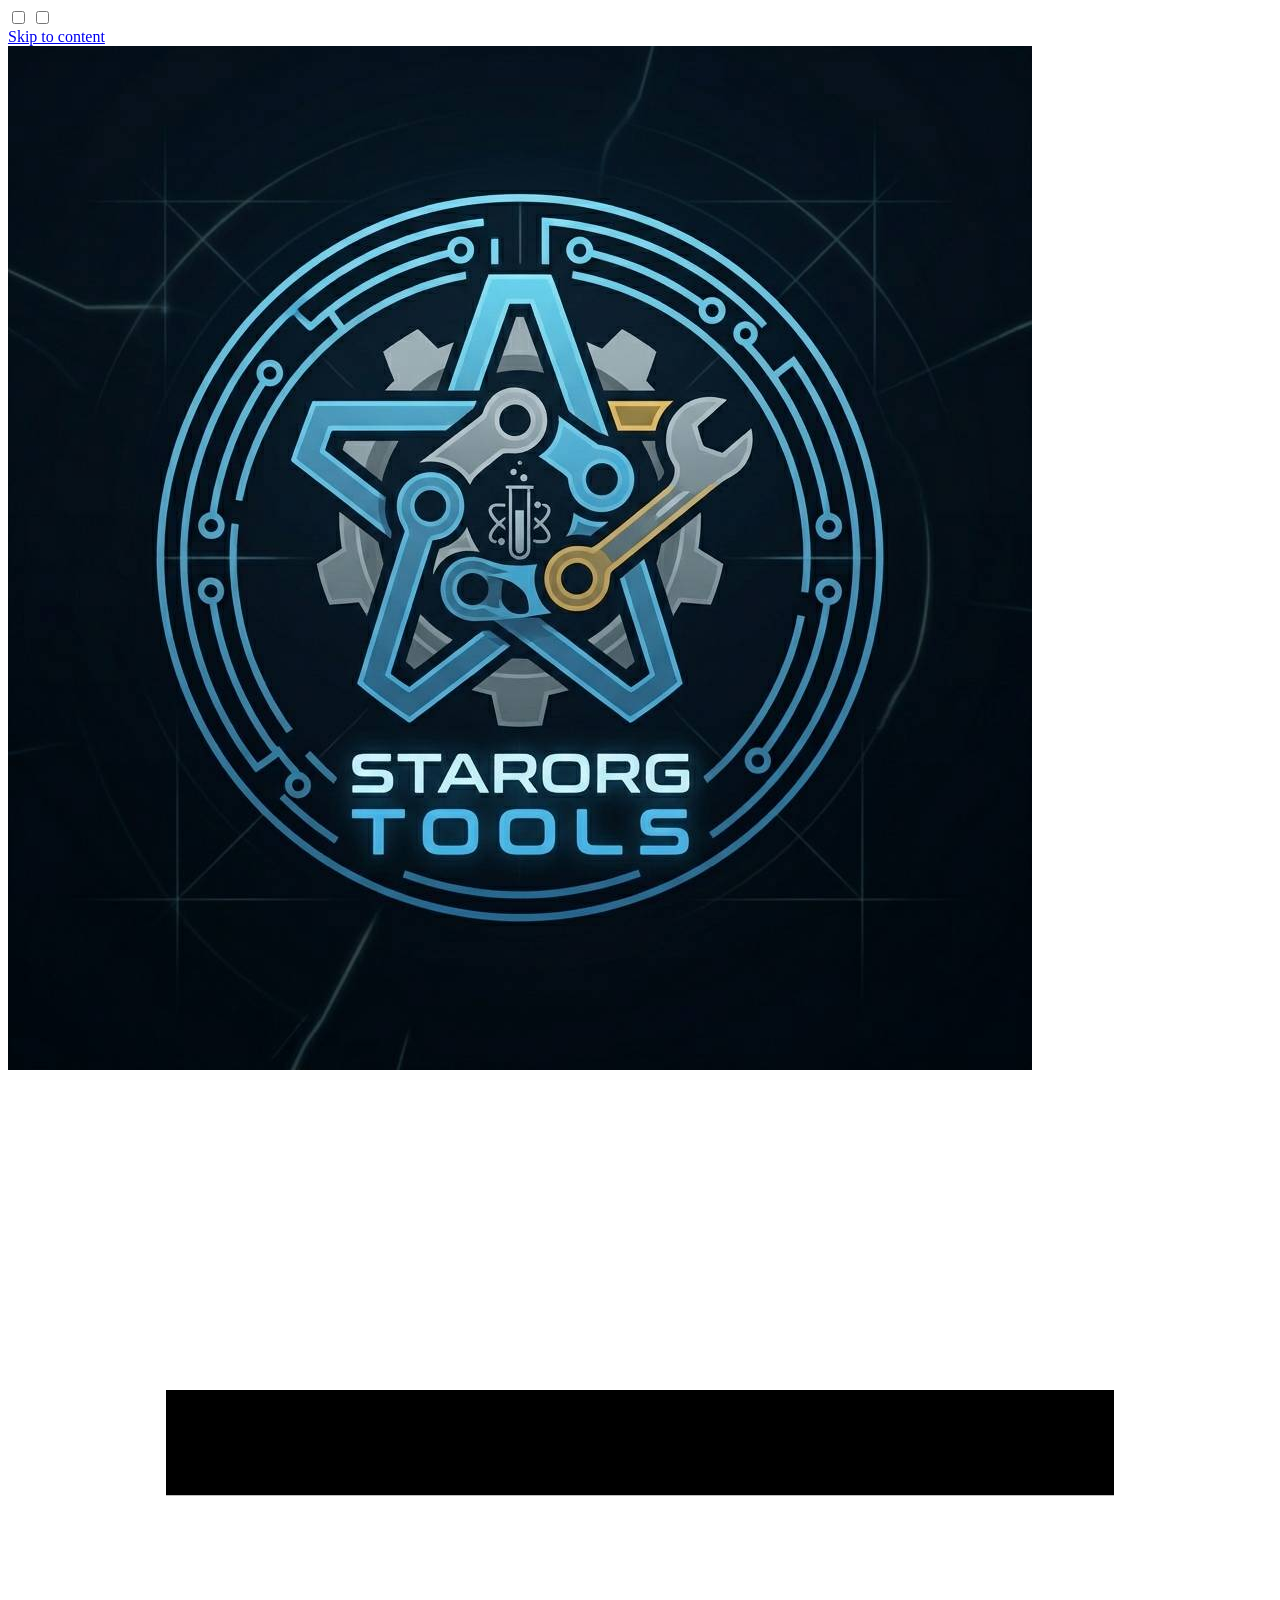
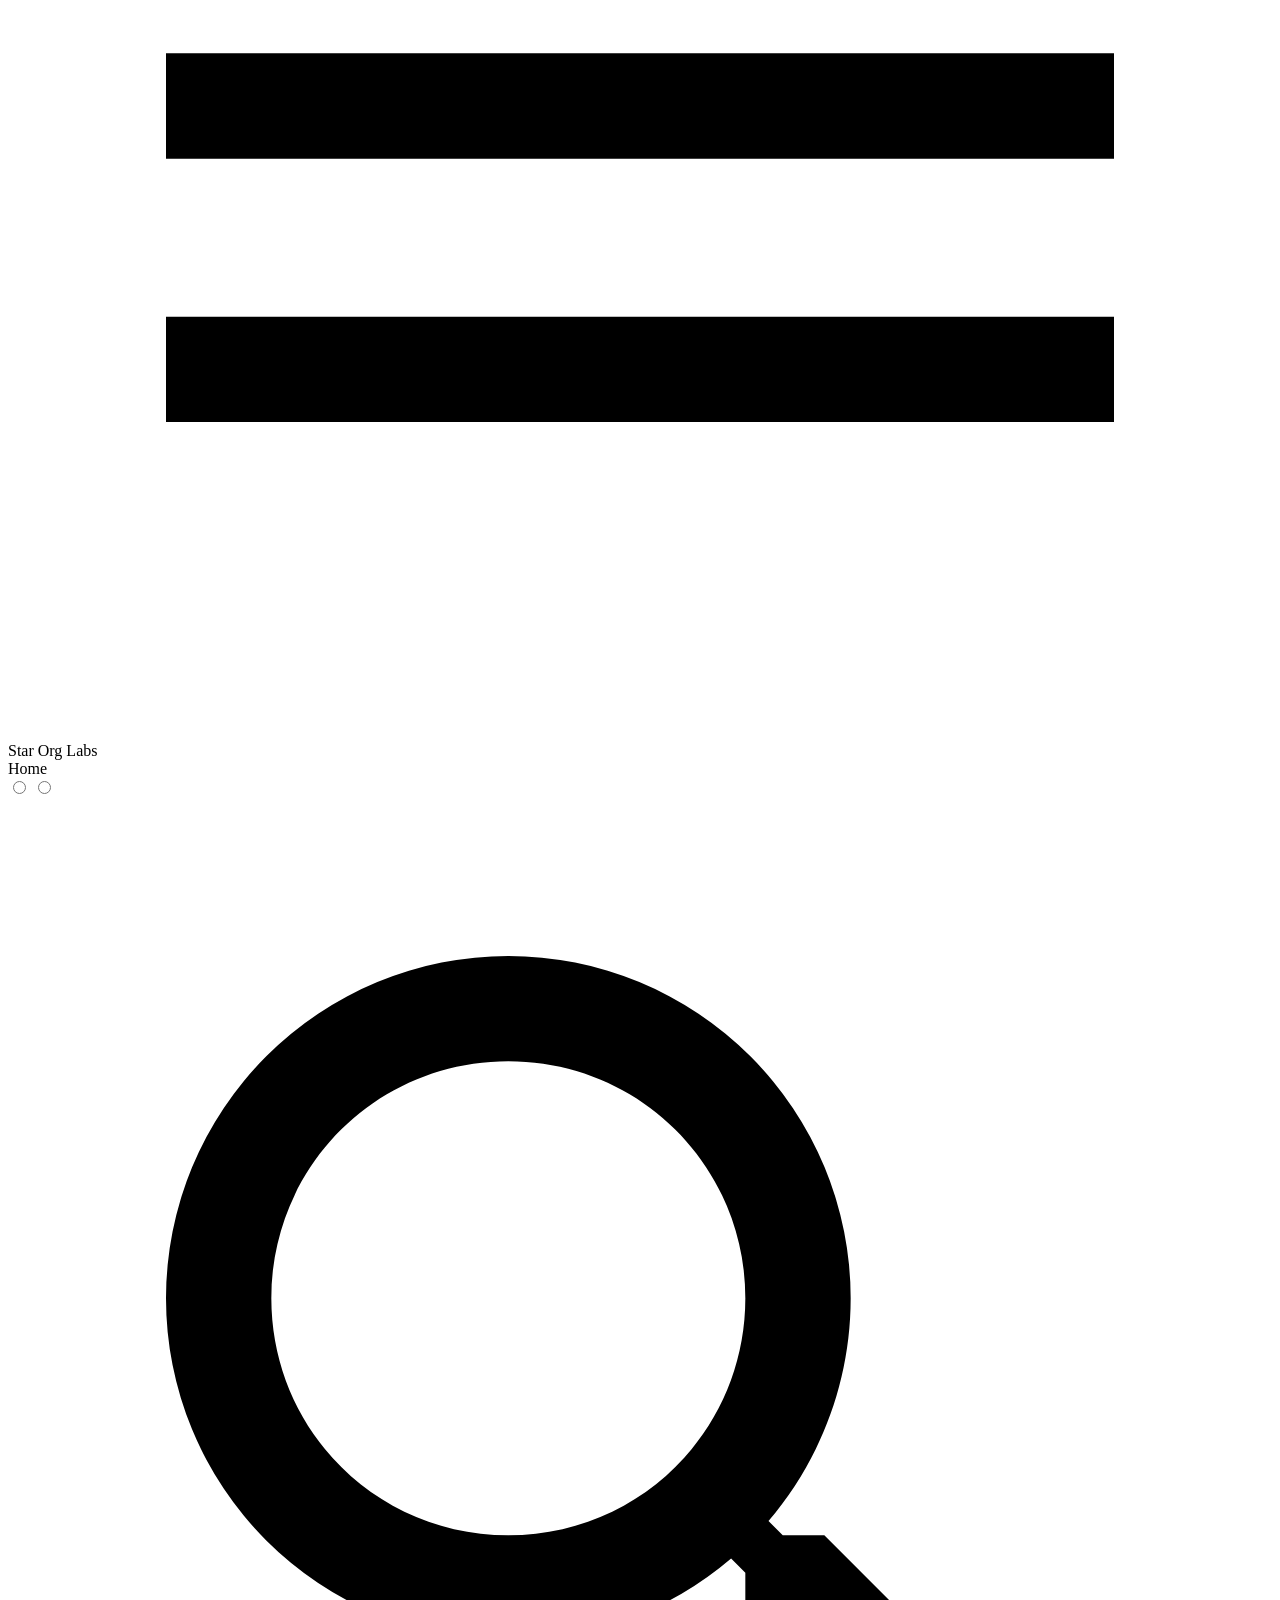
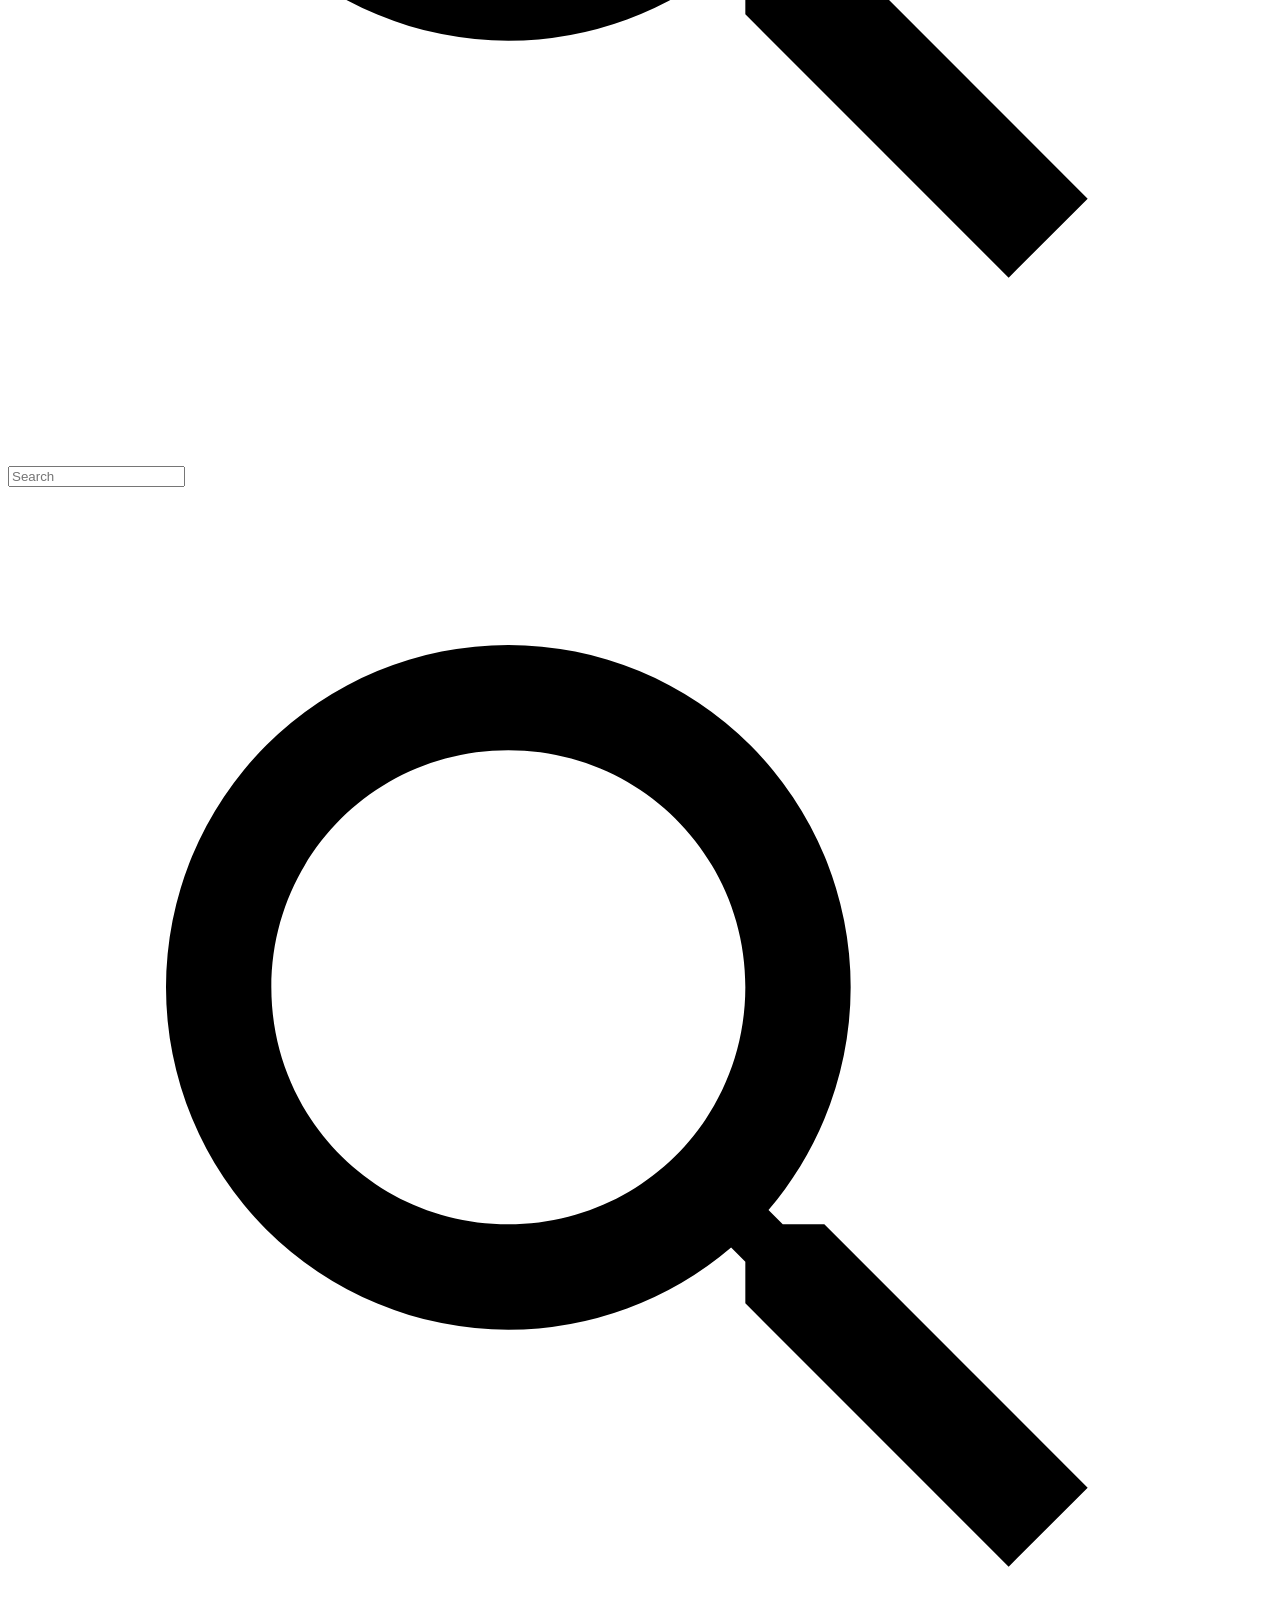
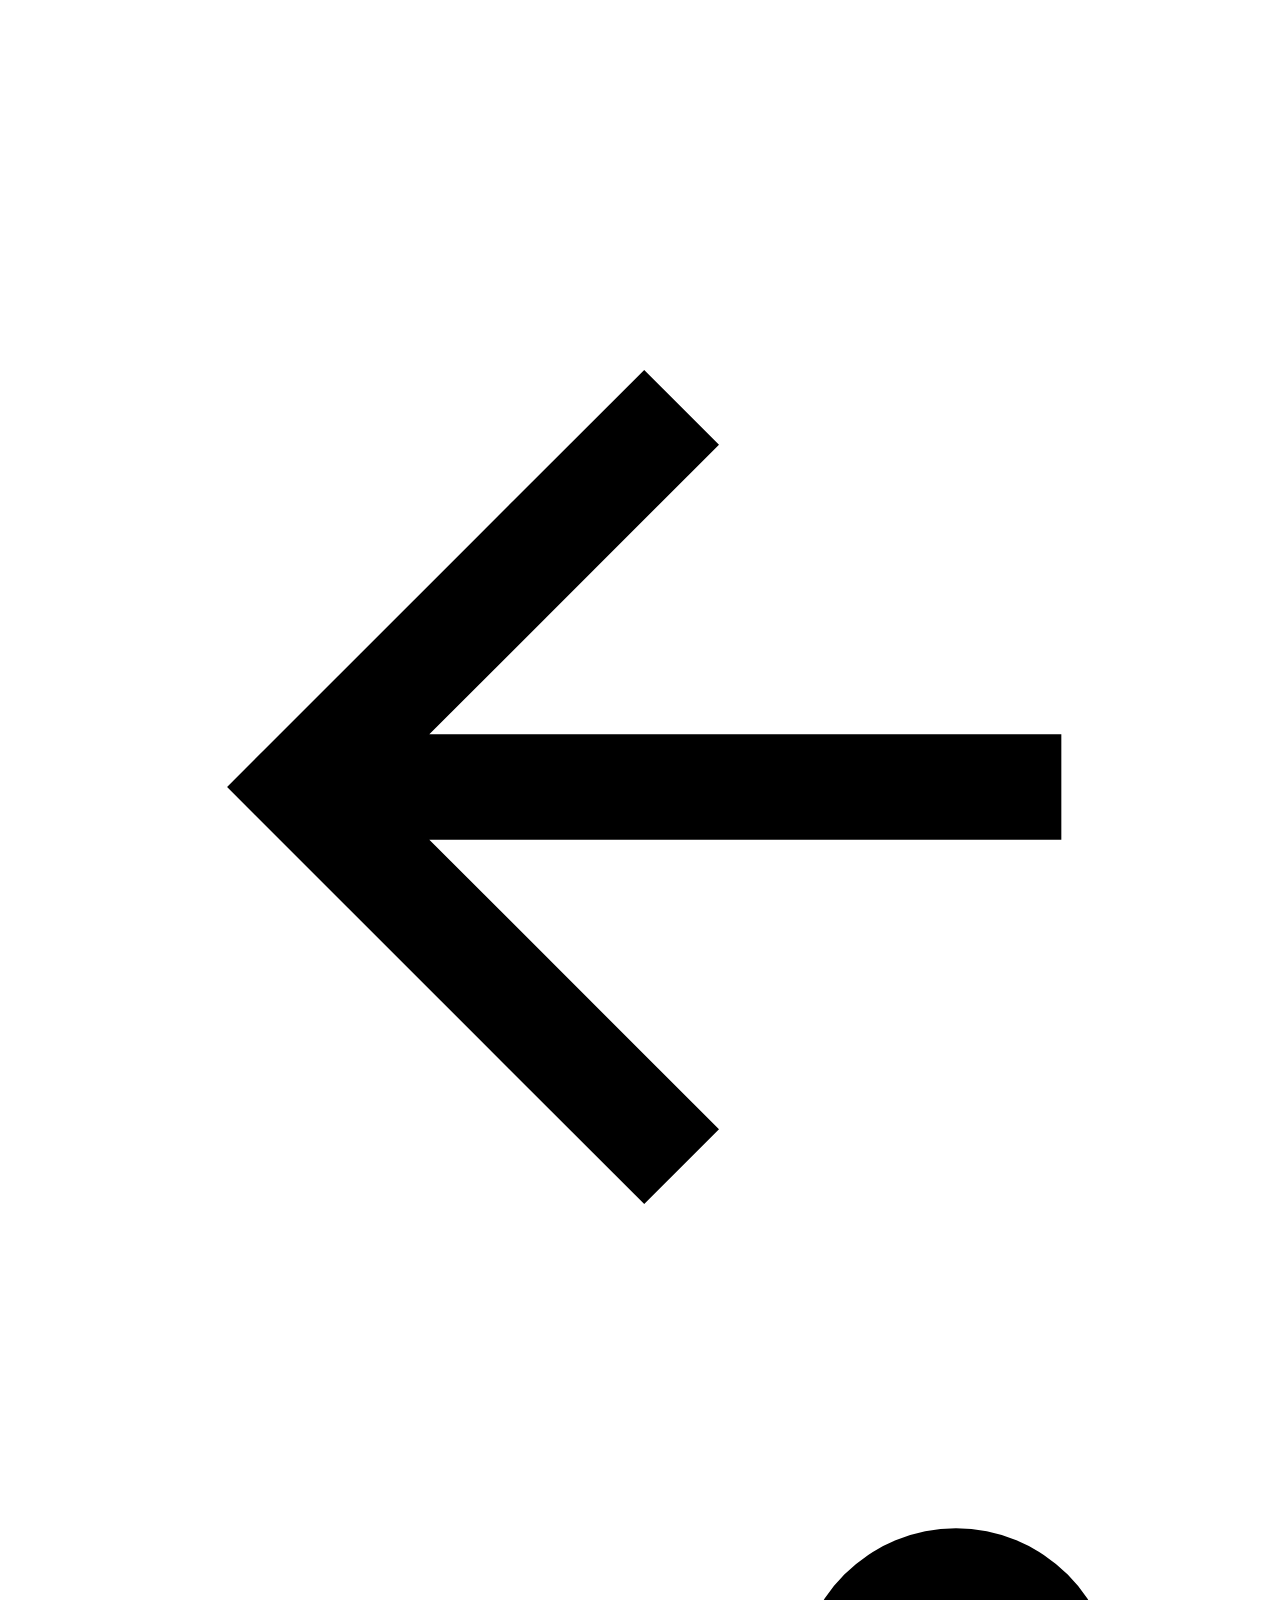
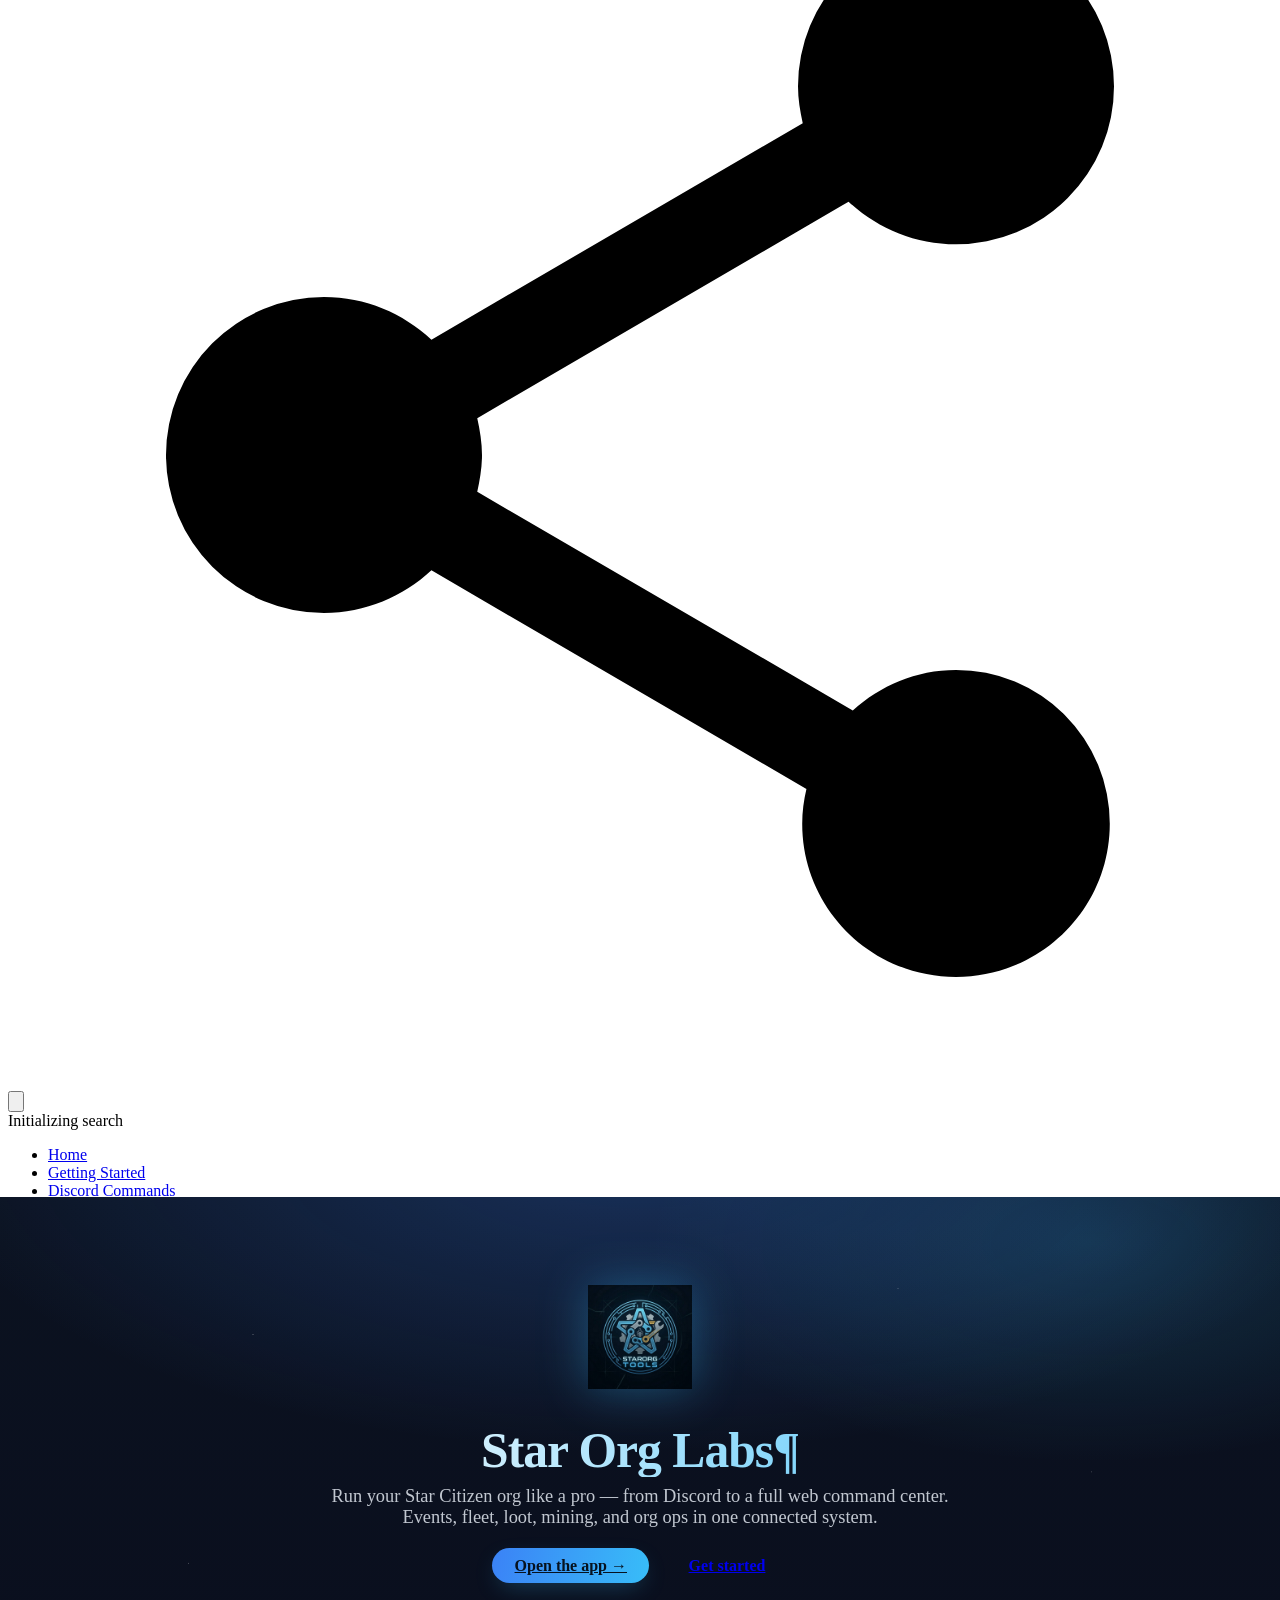
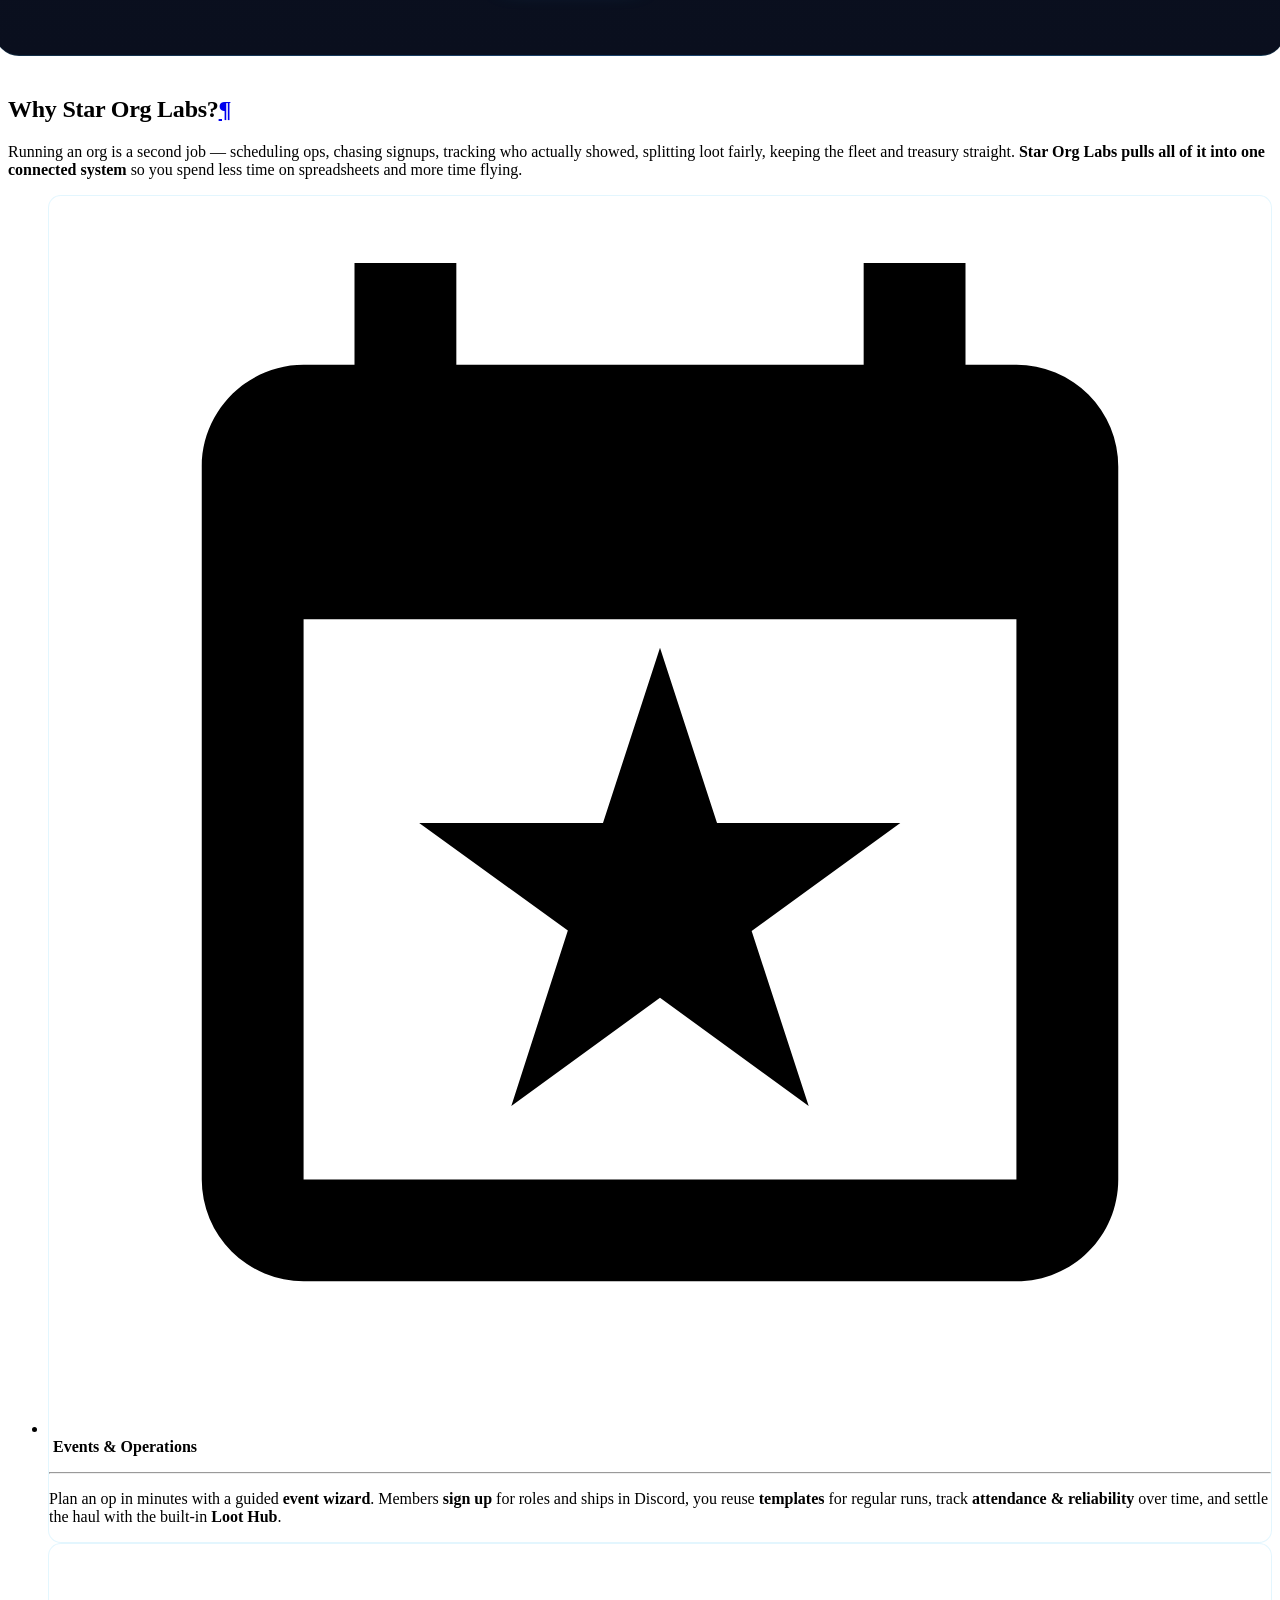
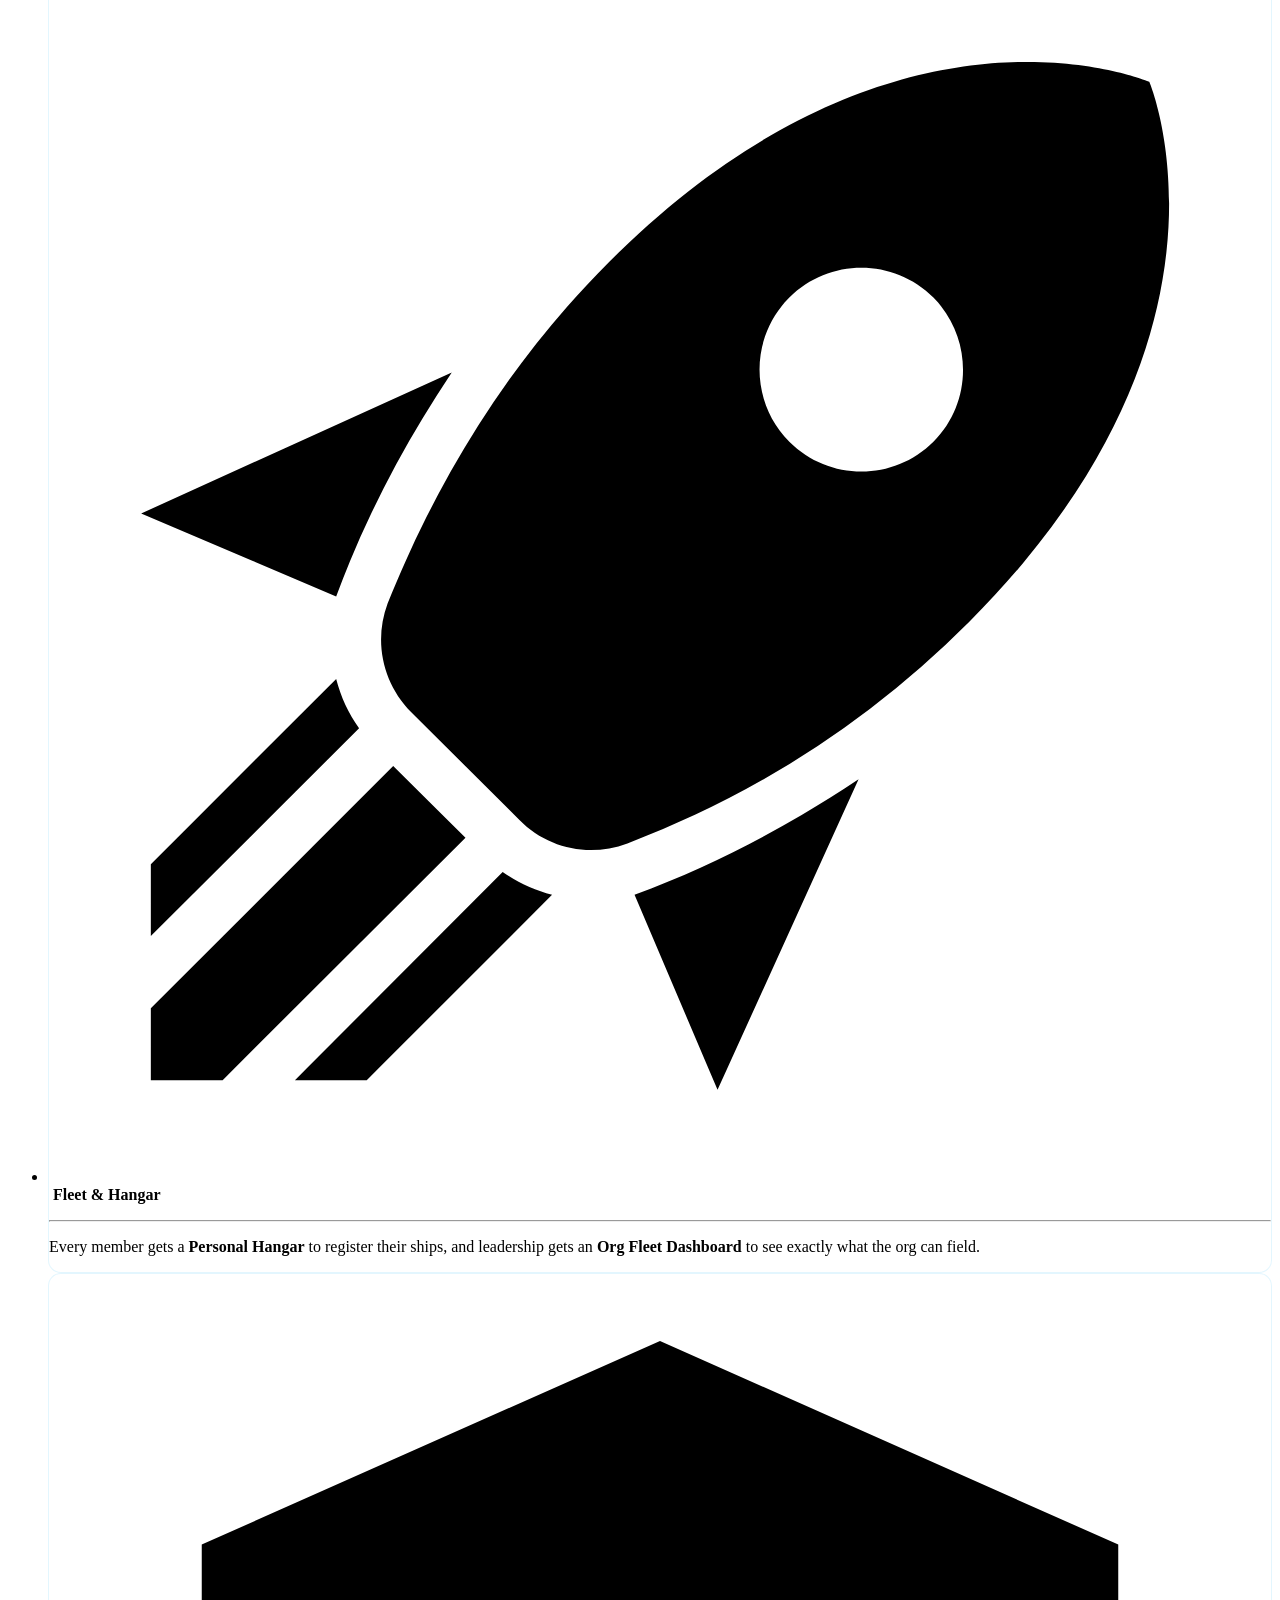
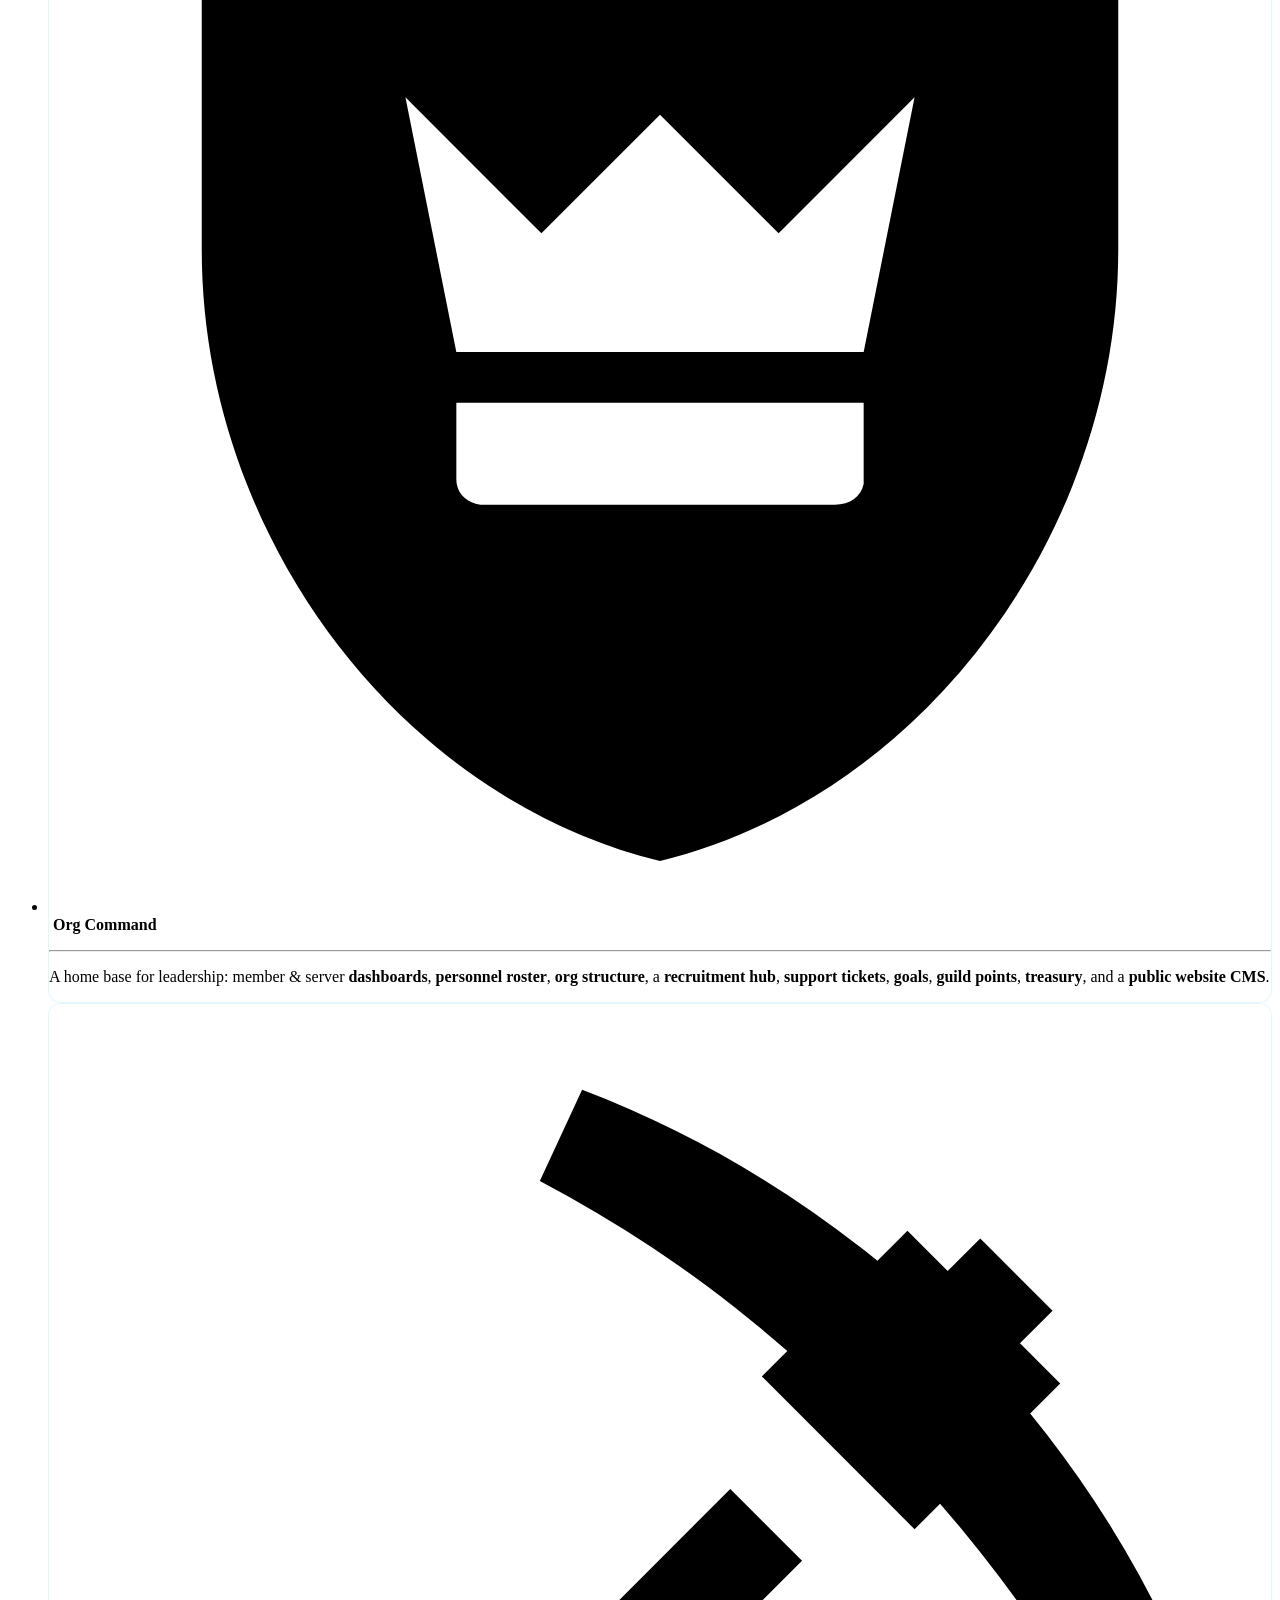
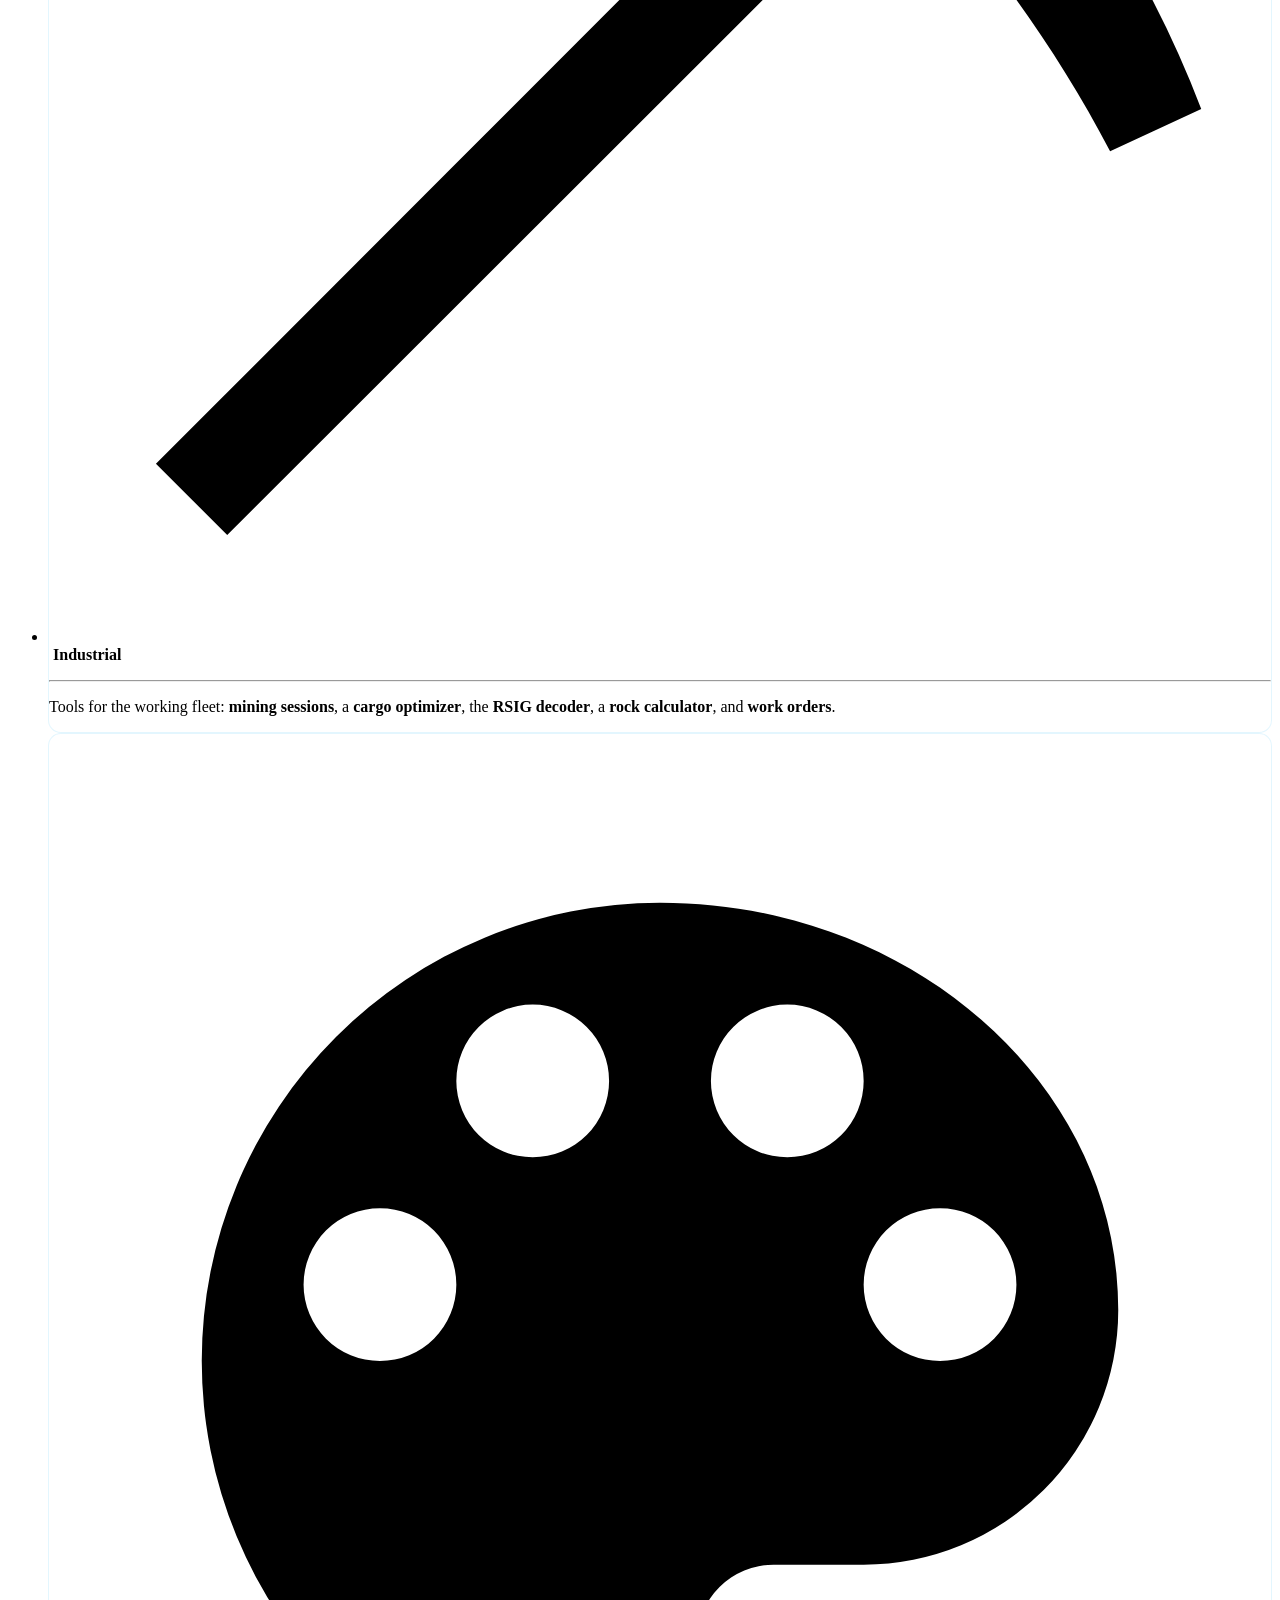
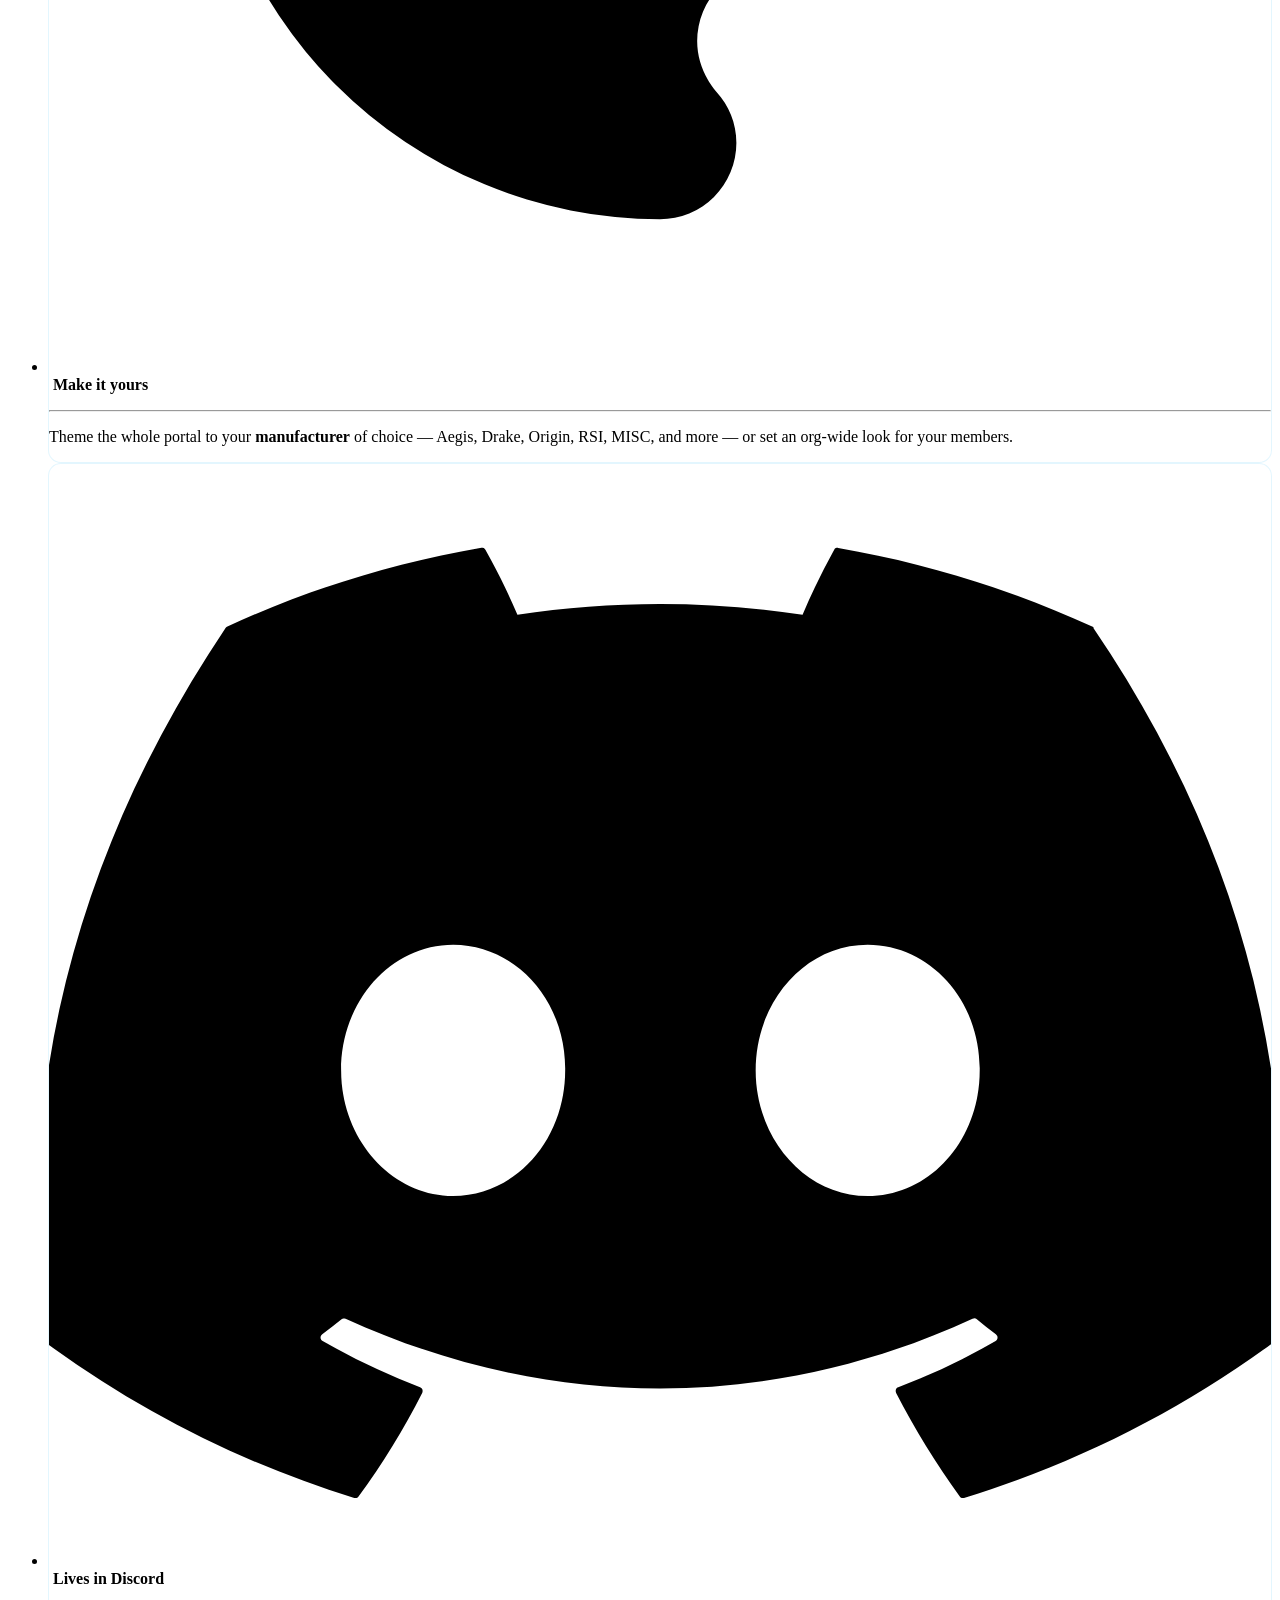
==== index.html @ cbc5ca3d "docs: publish site from SC-ORG-BOT@f6c8bbd39c4d59682fc09bc65dd598646cc0eeb6" ====
<!doctype html>
<html lang="en" class="no-js">
  <head>
    
      <meta charset="utf-8">
      <meta name="viewport" content="width=device-width,initial-scale=1">
      
        <meta name="description" content="Star Citizen org management — from Discord to a full web command center. Events, fleet, loot, mining, recruitment, and org ops in one place.">
      
      
        <meta name="author" content="Star Org Labs">
      
      
        <link rel="canonical" href="https://wiki.starorg.tools/">
      
      
      
        <link rel="next" href="getting-started/">
      
      
        
      
      
      <link rel="icon" href="assets/logo.png">
      <meta name="generator" content="mkdocs-1.6.1, mkdocs-material-9.7.7">
    
    
      
        <title>Star Org Labs</title>
      
    
    
      <link rel="stylesheet" href="assets/stylesheets/main.ec1eaa64.min.css">
      
        
        <link rel="stylesheet" href="assets/stylesheets/palette.ab4e12ef.min.css">
      
      


    
    
      
    
    
      
        
        
        <link rel="preconnect" href="https://fonts.gstatic.com" crossorigin>
        <link rel="stylesheet" href="https://fonts.googleapis.com/css?family=Inter:300,300i,400,400i,700,700i%7CJetBrains+Mono:400,400i,700,700i&display=fallback">
        <style>:root{--md-text-font:"Inter";--md-code-font:"JetBrains Mono"}</style>
      
    
    
      <link rel="stylesheet" href="stylesheets/extra.css">
    
    <script>__md_scope=new URL(".",location),__md_hash=e=>[...e].reduce(((e,_)=>(e<<5)-e+_.charCodeAt(0)),0),__md_get=(e,_=localStorage,t=__md_scope)=>JSON.parse(_.getItem(t.pathname+"."+e)),__md_set=(e,_,t=localStorage,a=__md_scope)=>{try{t.setItem(a.pathname+"."+e,JSON.stringify(_))}catch(e){}}</script>
    
      

    
    
  </head>
  
  
    
    
      
    
    
    
    
    <body dir="ltr" data-md-color-scheme="slate" data-md-color-primary="custom" data-md-color-accent="custom">
  
    
    <input class="md-toggle" data-md-toggle="drawer" type="checkbox" id="__drawer" autocomplete="off">
    <input class="md-toggle" data-md-toggle="search" type="checkbox" id="__search" autocomplete="off">
    <label class="md-overlay" for="__drawer"></label>
    <div data-md-component="skip">
      
        
        <a href="#star-org-labs" class="md-skip">
          Skip to content
        </a>
      
    </div>
    <div data-md-component="announce">
      
    </div>
    
    
      

  

<header class="md-header md-header--shadow md-header--lifted" data-md-component="header">
  <nav class="md-header__inner md-grid" aria-label="Header">
    <a href="." title="Star Org Labs" class="md-header__button md-logo" aria-label="Star Org Labs" data-md-component="logo">
      
  <img src="assets/logo.png" alt="logo">

    </a>
    <label class="md-header__button md-icon" for="__drawer">
      
      <svg xmlns="http://www.w3.org/2000/svg" viewBox="0 0 24 24"><path d="M3 6h18v2H3zm0 5h18v2H3zm0 5h18v2H3z"/></svg>
    </label>
    <div class="md-header__title" data-md-component="header-title">
      <div class="md-header__ellipsis">
        <div class="md-header__topic">
          <span class="md-ellipsis">
            Star Org Labs
          </span>
        </div>
        <div class="md-header__topic" data-md-component="header-topic">
          <span class="md-ellipsis">
            
              Home
            
          </span>
        </div>
      </div>
    </div>
    
      
        <form class="md-header__option" data-md-component="palette">
  
    
    
    
    <input class="md-option" data-md-color-media="(prefers-color-scheme: dark)" data-md-color-scheme="slate" data-md-color-primary="custom" data-md-color-accent="custom"  aria-label="Switch to light mode"  type="radio" name="__palette" id="__palette_0">
    
      <label class="md-header__button md-icon" title="Switch to light mode" for="__palette_1" hidden>
        <svg xmlns="http://www.w3.org/2000/svg" viewBox="0 0 24 24"><path d="M12 7a5 5 0 0 1 5 5 5 5 0 0 1-5 5 5 5 0 0 1-5-5 5 5 0 0 1 5-5m0 2a3 3 0 0 0-3 3 3 3 0 0 0 3 3 3 3 0 0 0 3-3 3 3 0 0 0-3-3m0-7 2.39 3.42C13.65 5.15 12.84 5 12 5s-1.65.15-2.39.42zM3.34 7l4.16-.35A7.2 7.2 0 0 0 5.94 8.5c-.44.74-.69 1.5-.83 2.29zm.02 10 1.76-3.77a7.131 7.131 0 0 0 2.38 4.14zM20.65 7l-1.77 3.79a7.02 7.02 0 0 0-2.38-4.15zm-.01 10-4.14.36c.59-.51 1.12-1.14 1.54-1.86.42-.73.69-1.5.83-2.29zM12 22l-2.41-3.44c.74.27 1.55.44 2.41.44.82 0 1.63-.17 2.37-.44z"/></svg>
      </label>
    
  
    
    
    
    <input class="md-option" data-md-color-media="(prefers-color-scheme: light)" data-md-color-scheme="default" data-md-color-primary="custom" data-md-color-accent="custom"  aria-label="Switch to dark mode"  type="radio" name="__palette" id="__palette_1">
    
      <label class="md-header__button md-icon" title="Switch to dark mode" for="__palette_0" hidden>
        <svg xmlns="http://www.w3.org/2000/svg" viewBox="0 0 24 24"><path d="m17.75 4.09-2.53 1.94.91 3.06-2.63-1.81-2.63 1.81.91-3.06-2.53-1.94L12.44 4l1.06-3 1.06 3zm3.5 6.91-1.64 1.25.59 1.98-1.7-1.17-1.7 1.17.59-1.98L15.75 11l2.06-.05L18.5 9l.69 1.95zm-2.28 4.95c.83-.08 1.72 1.1 1.19 1.85-.32.45-.66.87-1.08 1.27C15.17 23 8.84 23 4.94 19.07c-3.91-3.9-3.91-10.24 0-14.14.4-.4.82-.76 1.27-1.08.75-.53 1.93.36 1.85 1.19-.27 2.86.69 5.83 2.89 8.02a9.96 9.96 0 0 0 8.02 2.89m-1.64 2.02a12.08 12.08 0 0 1-7.8-3.47c-2.17-2.19-3.33-5-3.49-7.82-2.81 3.14-2.7 7.96.31 10.98 3.02 3.01 7.84 3.12 10.98.31"/></svg>
      </label>
    
  
</form>
      
    
    
      <script>var palette=__md_get("__palette");if(palette&&palette.color){if("(prefers-color-scheme)"===palette.color.media){var media=matchMedia("(prefers-color-scheme: light)"),input=document.querySelector(media.matches?"[data-md-color-media='(prefers-color-scheme: light)']":"[data-md-color-media='(prefers-color-scheme: dark)']");palette.color.media=input.getAttribute("data-md-color-media"),palette.color.scheme=input.getAttribute("data-md-color-scheme"),palette.color.primary=input.getAttribute("data-md-color-primary"),palette.color.accent=input.getAttribute("data-md-color-accent")}for(var[key,value]of Object.entries(palette.color))document.body.setAttribute("data-md-color-"+key,value)}</script>
    
    
    
      
      
        <label class="md-header__button md-icon" for="__search">
          
          <svg xmlns="http://www.w3.org/2000/svg" viewBox="0 0 24 24"><path d="M9.5 3A6.5 6.5 0 0 1 16 9.5c0 1.61-.59 3.09-1.56 4.23l.27.27h.79l5 5-1.5 1.5-5-5v-.79l-.27-.27A6.52 6.52 0 0 1 9.5 16 6.5 6.5 0 0 1 3 9.5 6.5 6.5 0 0 1 9.5 3m0 2C7 5 5 7 5 9.5S7 14 9.5 14 14 12 14 9.5 12 5 9.5 5"/></svg>
        </label>
        <div class="md-search" data-md-component="search" role="dialog">
  <label class="md-search__overlay" for="__search"></label>
  <div class="md-search__inner" role="search">
    <form class="md-search__form" name="search">
      <input type="text" class="md-search__input" name="query" aria-label="Search" placeholder="Search" autocapitalize="off" autocorrect="off" autocomplete="off" spellcheck="false" data-md-component="search-query" required>
      <label class="md-search__icon md-icon" for="__search">
        
        <svg xmlns="http://www.w3.org/2000/svg" viewBox="0 0 24 24"><path d="M9.5 3A6.5 6.5 0 0 1 16 9.5c0 1.61-.59 3.09-1.56 4.23l.27.27h.79l5 5-1.5 1.5-5-5v-.79l-.27-.27A6.52 6.52 0 0 1 9.5 16 6.5 6.5 0 0 1 3 9.5 6.5 6.5 0 0 1 9.5 3m0 2C7 5 5 7 5 9.5S7 14 9.5 14 14 12 14 9.5 12 5 9.5 5"/></svg>
        
        <svg xmlns="http://www.w3.org/2000/svg" viewBox="0 0 24 24"><path d="M20 11v2H8l5.5 5.5-1.42 1.42L4.16 12l7.92-7.92L13.5 5.5 8 11z"/></svg>
      </label>
      <nav class="md-search__options" aria-label="Search">
        
          <a href="javascript:void(0)" class="md-search__icon md-icon" title="Share" aria-label="Share" data-clipboard data-clipboard-text="" data-md-component="search-share" tabindex="-1">
            
            <svg xmlns="http://www.w3.org/2000/svg" viewBox="0 0 24 24"><path d="M18 16.08c-.76 0-1.44.3-1.96.77L8.91 12.7c.05-.23.09-.46.09-.7s-.04-.47-.09-.7l7.05-4.11c.54.5 1.25.81 2.04.81a3 3 0 0 0 3-3 3 3 0 0 0-3-3 3 3 0 0 0-3 3c0 .24.04.47.09.7L8.04 9.81C7.5 9.31 6.79 9 6 9a3 3 0 0 0-3 3 3 3 0 0 0 3 3c.79 0 1.5-.31 2.04-.81l7.12 4.15c-.05.21-.08.43-.08.66 0 1.61 1.31 2.91 2.92 2.91s2.92-1.3 2.92-2.91A2.92 2.92 0 0 0 18 16.08"/></svg>
          </a>
        
        <button type="reset" class="md-search__icon md-icon" title="Clear" aria-label="Clear" tabindex="-1">
          
          <svg xmlns="http://www.w3.org/2000/svg" viewBox="0 0 24 24"><path d="M19 6.41 17.59 5 12 10.59 6.41 5 5 6.41 10.59 12 5 17.59 6.41 19 12 13.41 17.59 19 19 17.59 13.41 12z"/></svg>
        </button>
      </nav>
      
        <div class="md-search__suggest" data-md-component="search-suggest"></div>
      
    </form>
    <div class="md-search__output">
      <div class="md-search__scrollwrap" tabindex="0" data-md-scrollfix>
        <div class="md-search-result" data-md-component="search-result">
          <div class="md-search-result__meta">
            Initializing search
          </div>
          <ol class="md-search-result__list" role="presentation"></ol>
        </div>
      </div>
    </div>
  </div>
</div>
      
    
    
  </nav>
  
    
      
<nav class="md-tabs" aria-label="Tabs" data-md-component="tabs">
  <div class="md-grid">
    <ul class="md-tabs__list">
      
        
  
  
  
    
  
  
    <li class="md-tabs__item md-tabs__item--active">
      <a href="." class="md-tabs__link">
        
  
  
    
  
  Home

      </a>
    </li>
  

      
        
  
  
  
  
    <li class="md-tabs__item">
      <a href="getting-started/" class="md-tabs__link">
        
  
  
    
  
  Getting Started

      </a>
    </li>
  

      
        
  
  
  
  
    <li class="md-tabs__item">
      <a href="commands/" class="md-tabs__link">
        
  
  
    
  
  Discord Commands

      </a>
    </li>
  

      
    </ul>
  </div>
</nav>
    
  
</header>
    
    <div class="md-container" data-md-component="container">
      
      
        
      
      <main class="md-main" data-md-component="main">
        <div class="md-main__inner md-grid">
          
            
              
                
              
              <div class="md-sidebar md-sidebar--primary" data-md-component="sidebar" data-md-type="navigation" hidden>
                <div class="md-sidebar__scrollwrap">
                  <div class="md-sidebar__inner">
                    


  


<nav class="md-nav md-nav--primary md-nav--lifted" aria-label="Navigation" data-md-level="0">
  <label class="md-nav__title" for="__drawer">
    <a href="." title="Star Org Labs" class="md-nav__button md-logo" aria-label="Star Org Labs" data-md-component="logo">
      
  <img src="assets/logo.png" alt="logo">

    </a>
    Star Org Labs
  </label>
  
  <ul class="md-nav__list" data-md-scrollfix>
    
      
      
  
  
    
  
  
  
    <li class="md-nav__item md-nav__item--active">
      
      <input class="md-nav__toggle md-toggle" type="checkbox" id="__toc">
      
      
        
      
      
        <label class="md-nav__link md-nav__link--active" for="__toc">
          
  
  
  <span class="md-ellipsis">
    
  
    Home
  

    
  </span>
  
  

          <span class="md-nav__icon md-icon"></span>
        </label>
      
      <a href="." class="md-nav__link md-nav__link--active">
        
  
  
  <span class="md-ellipsis">
    
  
    Home
  

    
  </span>
  
  

      </a>
      
        

<nav class="md-nav md-nav--secondary" aria-label="Table of contents">
  
  
  
    
  
  
    <label class="md-nav__title" for="__toc">
      <span class="md-nav__icon md-icon"></span>
      Table of contents
    </label>
    <ul class="md-nav__list" data-md-component="toc" data-md-scrollfix>
      
        <li class="md-nav__item">
  <a href="#why-star-org-labs" class="md-nav__link">
    <span class="md-ellipsis">
      
        Why Star Org Labs?
      
    </span>
  </a>
  
</li>
      
        <li class="md-nav__item">
  <a href="#ready-to-launch" class="md-nav__link">
    <span class="md-ellipsis">
      
        Ready to launch?
      
    </span>
  </a>
  
</li>
      
    </ul>
  
</nav>
      
    </li>
  

    
      
      
  
  
  
  
    <li class="md-nav__item">
      <a href="getting-started/" class="md-nav__link">
        
  
  
  <span class="md-ellipsis">
    
  
    Getting Started
  

    
  </span>
  
  

      </a>
    </li>
  

    
      
      
  
  
  
  
    <li class="md-nav__item">
      <a href="commands/" class="md-nav__link">
        
  
  
  <span class="md-ellipsis">
    
  
    Discord Commands
  

    
  </span>
  
  

      </a>
    </li>
  

    
  </ul>
</nav>
                  </div>
                </div>
              </div>
            
            
              
                
              
              <div class="md-sidebar md-sidebar--secondary" data-md-component="sidebar" data-md-type="toc" hidden>
                <div class="md-sidebar__scrollwrap">
                  <div class="md-sidebar__inner">
                    

<nav class="md-nav md-nav--secondary" aria-label="Table of contents">
  
  
  
    
  
  
    <label class="md-nav__title" for="__toc">
      <span class="md-nav__icon md-icon"></span>
      Table of contents
    </label>
    <ul class="md-nav__list" data-md-component="toc" data-md-scrollfix>
      
        <li class="md-nav__item">
  <a href="#why-star-org-labs" class="md-nav__link">
    <span class="md-ellipsis">
      
        Why Star Org Labs?
      
    </span>
  </a>
  
</li>
      
        <li class="md-nav__item">
  <a href="#ready-to-launch" class="md-nav__link">
    <span class="md-ellipsis">
      
        Ready to launch?
      
    </span>
  </a>
  
</li>
      
    </ul>
  
</nav>
                  </div>
                </div>
              </div>
            
          
          
            <div class="md-content" data-md-component="content">
              
              <article class="md-content__inner md-typeset">
                
                  
  




<div class="sol-hero">
<p><img src="assets/logo.png" alt="Star Org Labs" class="sol-hero__logo"></p>
<h1 class="sol-hero__title" id="star-org-labs">Star Org Labs<a class="headerlink" href="#star-org-labs" title="Permanent link">&para;</a></h1>
<p class="sol-hero__tagline">Run your Star Citizen org like a pro — from Discord to a full web command center. Events, fleet, loot, mining, and org ops in one connected system.</p>
<p class="sol-hero__cta">
<a href="https://starorg.tools" class="md-button md-button--primary">Open the app →</a>
<a href="getting-started/" class="md-button">Get started</a>
</p>
</div>
<h2 id="why-star-org-labs">Why Star Org Labs?<a class="headerlink" href="#why-star-org-labs" title="Permanent link">&para;</a></h2>
<p>Running an org is a second job — scheduling ops, chasing signups, tracking who
actually showed, splitting loot fairly, keeping the fleet and treasury straight.
<strong>Star Org Labs pulls all of it into one connected system</strong> so you spend less time
on spreadsheets and more time flying.</p>
<div class="grid cards">
<ul>
<li>
<p><span class="twemoji lg middle"><svg xmlns="http://www.w3.org/2000/svg" viewBox="0 0 24 24"><path d="M19 19H5V8h14m-3-7v2H8V1H6v2H5c-1.1 0-2 .9-2 2v14a2 2 0 0 0 2 2h14c1.11 0 2-.89 2-2V5a2 2 0 0 0-2-2h-1V1m-7.12 11H7.27l2.92 2.11-1.11 3.45L12 15.43l2.92 2.13-1.12-3.44L16.72 12h-3.6L12 8.56z"/></svg></span> &nbsp;<strong>Events &amp; Operations</strong></p>
<hr />
<p>Plan an op in minutes with a guided <strong>event wizard</strong>. Members <strong>sign up</strong> for roles and ships in Discord, you reuse <strong>templates</strong> for regular runs, track <strong>attendance &amp; reliability</strong> over time, and settle the haul with the built-in <strong>Loot Hub</strong>.</p>
</li>
<li>
<p><span class="twemoji lg middle"><svg xmlns="http://www.w3.org/2000/svg" viewBox="0 0 24 24"><path d="m13.13 22.19-1.63-3.83c1.57-.58 3.04-1.36 4.4-2.27zM5.64 12.5l-3.83-1.63 6.1-2.77C7 9.46 6.22 10.93 5.64 12.5M21.61 2.39S16.66.269 11 5.93c-2.19 2.19-3.5 4.6-4.35 6.71-.28.75-.09 1.57.46 2.13l2.13 2.12c.55.56 1.37.74 2.12.46A19.1 19.1 0 0 0 18.07 13c5.66-5.66 3.54-10.61 3.54-10.61m-7.07 7.07c-.78-.78-.78-2.05 0-2.83s2.05-.78 2.83 0c.77.78.78 2.05 0 2.83s-2.05.78-2.83 0m-5.66 7.07-1.41-1.41zM6.24 22l3.64-3.64c-.34-.09-.67-.24-.97-.45L4.83 22zM2 22h1.41l4.77-4.76-1.42-1.41L2 20.59zm0-2.83 4.09-4.08c-.21-.3-.36-.62-.45-.97L2 17.76z"/></svg></span> &nbsp;<strong>Fleet &amp; Hangar</strong></p>
<hr />
<p>Every member gets a <strong>Personal Hangar</strong> to register their ships, and leadership gets an <strong>Org Fleet Dashboard</strong> to see exactly what the org can field.</p>
</li>
<li>
<p><span class="twemoji lg middle"><svg xmlns="http://www.w3.org/2000/svg" viewBox="0 0 24 24"><path d="m12 1 9 4v6c0 5.55-3.84 10.74-9 12-5.16-1.26-9-6.45-9-12V5zm4 13H8v1.5c0 .27.19.46.47.5h6.96c.31 0 .52-.16.57-.41V14m1-6-2.67 2.67L12 8.34l-2.33 2.33L7 8l1 5h8z"/></svg></span> &nbsp;<strong>Org Command</strong></p>
<hr />
<p>A home base for leadership: member &amp; server <strong>dashboards</strong>, <strong>personnel roster</strong>, <strong>org structure</strong>, a <strong>recruitment hub</strong>, <strong>support tickets</strong>, <strong>goals</strong>, <strong>guild points</strong>, <strong>treasury</strong>, and a <strong>public website CMS</strong>.</p>
</li>
<li>
<p><span class="twemoji lg middle"><svg xmlns="http://www.w3.org/2000/svg" viewBox="0 0 24 24"><path d="M14.79 10.62 3.5 21.9l-1.4-1.4L13.38 9.21zm4.48-2.89.59-.59-.79-.79.64-.64-1.42-1.42-.64.64-.79-.79-.59.59c-1.74-1.42-3.7-2.56-5.8-3.36l-.83 1.79c1.75.92 3.36 2.03 4.86 3.34L14 7l3 3 .5-.5c1.31 1.5 2.42 3.11 3.34 4.86l1.79-.83c-.8-2.1-1.94-4.06-3.36-5.8"/></svg></span> &nbsp;<strong>Industrial</strong></p>
<hr />
<p>Tools for the working fleet: <strong>mining sessions</strong>, a <strong>cargo optimizer</strong>, the <strong>RSIG decoder</strong>, a <strong>rock calculator</strong>, and <strong>work orders</strong>.</p>
</li>
<li>
<p><span class="twemoji lg middle"><svg xmlns="http://www.w3.org/2000/svg" viewBox="0 0 24 24"><path d="M17.5 12a1.5 1.5 0 0 1-1.5-1.5A1.5 1.5 0 0 1 17.5 9a1.5 1.5 0 0 1 1.5 1.5 1.5 1.5 0 0 1-1.5 1.5m-3-4A1.5 1.5 0 0 1 13 6.5 1.5 1.5 0 0 1 14.5 5 1.5 1.5 0 0 1 16 6.5 1.5 1.5 0 0 1 14.5 8m-5 0A1.5 1.5 0 0 1 8 6.5 1.5 1.5 0 0 1 9.5 5 1.5 1.5 0 0 1 11 6.5 1.5 1.5 0 0 1 9.5 8m-3 4A1.5 1.5 0 0 1 5 10.5 1.5 1.5 0 0 1 6.5 9 1.5 1.5 0 0 1 8 10.5 1.5 1.5 0 0 1 6.5 12M12 3a9 9 0 0 0-9 9 9 9 0 0 0 9 9 1.5 1.5 0 0 0 1.5-1.5c0-.39-.15-.74-.39-1-.23-.27-.38-.62-.38-1a1.5 1.5 0 0 1 1.5-1.5H16a5 5 0 0 0 5-5c0-4.42-4.03-8-9-8"/></svg></span> &nbsp;<strong>Make it yours</strong></p>
<hr />
<p>Theme the whole portal to your <strong>manufacturer</strong> of choice — Aegis, Drake, Origin, RSI, MISC, and more — or set an org-wide look for your members.</p>
</li>
<li>
<p><span class="twemoji lg middle"><svg xmlns="http://www.w3.org/2000/svg" viewBox="0 0 576 512"><!--! Font Awesome Free 7.1.0 by @fontawesome - https://fontawesome.com License - https://fontawesome.com/license/free (Icons: CC BY 4.0, Fonts: SIL OFL 1.1, Code: MIT License) Copyright 2025 Fonticons, Inc.--><path d="M492.5 69.8c-.2-.3-.4-.6-.8-.7-38.1-17.5-78.4-30-119.7-37.1-.4-.1-.8 0-1.1.1s-.6.4-.8.8c-5.5 9.9-10.5 20.2-14.9 30.6-44.6-6.8-89.9-6.8-134.4 0-4.5-10.5-9.5-20.7-15.1-30.6-.2-.3-.5-.6-.8-.8s-.7-.2-1.1-.2C162.5 39 122.2 51.5 84.1 69c-.3.1-.6.4-.8.7C7.1 183.5-13.8 294.6-3.6 404.2c0 .3.1.5.2.8s.3.4.5.6c44.4 32.9 94 58 146.8 74.2.4.1.8.1 1.1 0s.7-.4.9-.7c11.3-15.4 21.4-31.8 30-48.8.1-.2.2-.5.2-.8s0-.5-.1-.8-.2-.5-.4-.6-.4-.3-.7-.4c-15.8-6.1-31.2-13.4-45.9-21.9-.3-.2-.5-.4-.7-.6s-.3-.6-.3-.9 0-.6.2-.9.3-.5.6-.7c3.1-2.3 6.2-4.7 9.1-7.1.3-.2.6-.4.9-.4s.7 0 1 .1c96.2 43.9 200.4 43.9 295.5 0 .3-.1.7-.2 1-.2s.7.2.9.4c2.9 2.4 6 4.9 9.1 7.2.2.2.4.4.6.7s.2.6.2.9-.1.6-.3.9-.4.5-.6.6c-14.7 8.6-30 15.9-45.9 21.8-.2.1-.5.2-.7.4s-.3.4-.4.7-.1.5-.1.8.1.5.2.8c8.8 17 18.8 33.3 30 48.8.2.3.6.6.9.7s.8.1 1.1 0c52.9-16.2 102.6-41.3 147.1-74.2.2-.2.4-.4.5-.6s.2-.5.2-.8c12.3-126.8-20.5-236.9-86.9-334.5zm-302 267.7c-29 0-52.8-26.6-52.8-59.2s23.4-59.2 52.8-59.2c29.7 0 53.3 26.8 52.8 59.2 0 32.7-23.4 59.2-52.8 59.2m195.4 0c-29 0-52.8-26.6-52.8-59.2s23.4-59.2 52.8-59.2c29.7 0 53.3 26.8 52.8 59.2 0 32.7-23.2 59.2-52.8 59.2"/></svg></span> &nbsp;<strong>Lives in Discord</strong></p>
<hr />
<p>Signups, reminders, and pings happen right where your members already are. Your leadership commands from the web; your members never leave chat.</p>
</li>
</ul>
</div>
<h2 id="ready-to-launch">Ready to launch?<a class="headerlink" href="#ready-to-launch" title="Permanent link">&para;</a></h2>
<p>Getting started takes a few minutes and zero installs — sign in with Discord, add
the bot, set up your org, and run your first op.</p>
<p><a class="md-button md-button--primary" href="getting-started/">Get started <span class="twemoji"><svg xmlns="http://www.w3.org/2000/svg" viewBox="0 0 24 24"><path d="M4 11v2h12l-5.5 5.5 1.42 1.42L19.84 12l-7.92-7.92L10.5 5.5 16 11z"/></svg></span></a>
<a class="md-button" href="https://starorg.tools">Open the app</a></p>
<hr />
<p class="sol-center">
<span class="twemoji"><svg xmlns="http://www.w3.org/2000/svg" viewBox="0 0 24 24"><path d="M16.36 14c.08-.66.14-1.32.14-2s-.06-1.34-.14-2h3.38c.16.64.26 1.31.26 2s-.1 1.36-.26 2m-5.15 5.56c.6-1.11 1.06-2.31 1.38-3.56h2.95a8.03 8.03 0 0 1-4.33 3.56M14.34 14H9.66c-.1-.66-.16-1.32-.16-2s.06-1.35.16-2h4.68c.09.65.16 1.32.16 2s-.07 1.34-.16 2M12 19.96c-.83-1.2-1.5-2.53-1.91-3.96h3.82c-.41 1.43-1.08 2.76-1.91 3.96M8 8H5.08A7.92 7.92 0 0 1 9.4 4.44C8.8 5.55 8.35 6.75 8 8m-2.92 8H8c.35 1.25.8 2.45 1.4 3.56A8 8 0 0 1 5.08 16m-.82-2C4.1 13.36 4 12.69 4 12s.1-1.36.26-2h3.38c-.08.66-.14 1.32-.14 2s.06 1.34.14 2M12 4.03c.83 1.2 1.5 2.54 1.91 3.97h-3.82c.41-1.43 1.08-2.77 1.91-3.97M18.92 8h-2.95a15.7 15.7 0 0 0-1.38-3.56c1.84.63 3.37 1.9 4.33 3.56M12 2C6.47 2 2 6.5 2 12a10 10 0 0 0 10 10 10 10 0 0 0 10-10A10 10 0 0 0 12 2"/></svg></span> <strong><a href="https://starorg.tools">starorg.tools</a></strong> &nbsp;·&nbsp;
<span class="twemoji"><svg xmlns="http://www.w3.org/2000/svg" viewBox="0 0 576 512"><!--! Font Awesome Free 7.1.0 by @fontawesome - https://fontawesome.com License - https://fontawesome.com/license/free (Icons: CC BY 4.0, Fonts: SIL OFL 1.1, Code: MIT License) Copyright 2025 Fonticons, Inc.--><path d="M492.5 69.8c-.2-.3-.4-.6-.8-.7-38.1-17.5-78.4-30-119.7-37.1-.4-.1-.8 0-1.1.1s-.6.4-.8.8c-5.5 9.9-10.5 20.2-14.9 30.6-44.6-6.8-89.9-6.8-134.4 0-4.5-10.5-9.5-20.7-15.1-30.6-.2-.3-.5-.6-.8-.8s-.7-.2-1.1-.2C162.5 39 122.2 51.5 84.1 69c-.3.1-.6.4-.8.7C7.1 183.5-13.8 294.6-3.6 404.2c0 .3.1.5.2.8s.3.4.5.6c44.4 32.9 94 58 146.8 74.2.4.1.8.1 1.1 0s.7-.4.9-.7c11.3-15.4 21.4-31.8 30-48.8.1-.2.2-.5.2-.8s0-.5-.1-.8-.2-.5-.4-.6-.4-.3-.7-.4c-15.8-6.1-31.2-13.4-45.9-21.9-.3-.2-.5-.4-.7-.6s-.3-.6-.3-.9 0-.6.2-.9.3-.5.6-.7c3.1-2.3 6.2-4.7 9.1-7.1.3-.2.6-.4.9-.4s.7 0 1 .1c96.2 43.9 200.4 43.9 295.5 0 .3-.1.7-.2 1-.2s.7.2.9.4c2.9 2.4 6 4.9 9.1 7.2.2.2.4.4.6.7s.2.6.2.9-.1.6-.3.9-.4.5-.6.6c-14.7 8.6-30 15.9-45.9 21.8-.2.1-.5.2-.7.4s-.3.4-.4.7-.1.5-.1.8.1.5.2.8c8.8 17 18.8 33.3 30 48.8.2.3.6.6.9.7s.8.1 1.1 0c52.9-16.2 102.6-41.3 147.1-74.2.2-.2.4-.4.5-.6s.2-.5.2-.8c12.3-126.8-20.5-236.9-86.9-334.5zm-302 267.7c-29 0-52.8-26.6-52.8-59.2s23.4-59.2 52.8-59.2c29.7 0 53.3 26.8 52.8 59.2 0 32.7-23.4 59.2-52.8 59.2m195.4 0c-29 0-52.8-26.6-52.8-59.2s23.4-59.2 52.8-59.2c29.7 0 53.3 26.8 52.8 59.2 0 32.7-23.2 59.2-52.8 59.2"/></svg></span> <strong><a href="https://discord.gg/yPtCydt6QY">Join the Star Org Labs community</a></strong>
</p>
<p class="sol-center"><small>Star Org Labs is a community-built tool and is not affiliated with Cloud Imperium Games or Roberts Space Industries. Star Citizen® is a trademark of Cloud Imperium Rights LLC.</small></p>







  
  




  



                
              </article>
            </div>
          
          
  <script>var tabs=__md_get("__tabs");if(Array.isArray(tabs))e:for(var set of document.querySelectorAll(".tabbed-set")){var labels=set.querySelector(".tabbed-labels");for(var tab of tabs)for(var label of labels.getElementsByTagName("label"))if(label.innerText.trim()===tab){var input=document.getElementById(label.htmlFor);input.checked=!0;continue e}}</script>

<script>var target=document.getElementById(location.hash.slice(1));target&&target.name&&(target.checked=target.name.startsWith("__tabbed_"))</script>
        </div>
        
          <button type="button" class="md-top md-icon" data-md-component="top" hidden>
  
  <svg xmlns="http://www.w3.org/2000/svg" viewBox="0 0 24 24"><path d="M13 20h-2V8l-5.5 5.5-1.42-1.42L12 4.16l7.92 7.92-1.42 1.42L13 8z"/></svg>
  Back to top
</button>
        
      </main>
      
        <footer class="md-footer">
  
    
      
        
      
      <nav class="md-footer__inner md-grid" aria-label="Footer" >
        
        
          
          <a href="getting-started/" class="md-footer__link md-footer__link--next" aria-label="Next: Getting Started">
            <div class="md-footer__title">
              <span class="md-footer__direction">
                Next
              </span>
              <div class="md-ellipsis">
                Getting Started
              </div>
            </div>
            <div class="md-footer__button md-icon">
              
              <svg xmlns="http://www.w3.org/2000/svg" viewBox="0 0 24 24"><path d="M4 11v2h12l-5.5 5.5 1.42 1.42L19.84 12l-7.92-7.92L10.5 5.5 16 11z"/></svg>
            </div>
          </a>
        
      </nav>
    
  
  <div class="md-footer-meta md-typeset">
    <div class="md-footer-meta__inner md-grid">
      <div class="md-copyright">
  
    <div class="md-copyright__highlight">
      Star Org Labs is a community tool and is not affiliated with Cloud Imperium Games. Star Citizen® is a trademark of Cloud Imperium Rights LLC.
    </div>
  
  
</div>
      
        
<div class="md-social">
  
    
    
    
    
    <a href="https://discord.gg/yPtCydt6QY" target="_blank" rel="noopener" title="Star Org Labs Discord" class="md-social__link">
      <svg xmlns="http://www.w3.org/2000/svg" viewBox="0 0 576 512"><!--! Font Awesome Free 7.1.0 by @fontawesome - https://fontawesome.com License - https://fontawesome.com/license/free (Icons: CC BY 4.0, Fonts: SIL OFL 1.1, Code: MIT License) Copyright 2025 Fonticons, Inc.--><path d="M492.5 69.8c-.2-.3-.4-.6-.8-.7-38.1-17.5-78.4-30-119.7-37.1-.4-.1-.8 0-1.1.1s-.6.4-.8.8c-5.5 9.9-10.5 20.2-14.9 30.6-44.6-6.8-89.9-6.8-134.4 0-4.5-10.5-9.5-20.7-15.1-30.6-.2-.3-.5-.6-.8-.8s-.7-.2-1.1-.2C162.5 39 122.2 51.5 84.1 69c-.3.1-.6.4-.8.7C7.1 183.5-13.8 294.6-3.6 404.2c0 .3.1.5.2.8s.3.4.5.6c44.4 32.9 94 58 146.8 74.2.4.1.8.1 1.1 0s.7-.4.9-.7c11.3-15.4 21.4-31.8 30-48.8.1-.2.2-.5.2-.8s0-.5-.1-.8-.2-.5-.4-.6-.4-.3-.7-.4c-15.8-6.1-31.2-13.4-45.9-21.9-.3-.2-.5-.4-.7-.6s-.3-.6-.3-.9 0-.6.2-.9.3-.5.6-.7c3.1-2.3 6.2-4.7 9.1-7.1.3-.2.6-.4.9-.4s.7 0 1 .1c96.2 43.9 200.4 43.9 295.5 0 .3-.1.7-.2 1-.2s.7.2.9.4c2.9 2.4 6 4.9 9.1 7.2.2.2.4.4.6.7s.2.6.2.9-.1.6-.3.9-.4.5-.6.6c-14.7 8.6-30 15.9-45.9 21.8-.2.1-.5.2-.7.4s-.3.4-.4.7-.1.5-.1.8.1.5.2.8c8.8 17 18.8 33.3 30 48.8.2.3.6.6.9.7s.8.1 1.1 0c52.9-16.2 102.6-41.3 147.1-74.2.2-.2.4-.4.5-.6s.2-.5.2-.8c12.3-126.8-20.5-236.9-86.9-334.5zm-302 267.7c-29 0-52.8-26.6-52.8-59.2s23.4-59.2 52.8-59.2c29.7 0 53.3 26.8 52.8 59.2 0 32.7-23.4 59.2-52.8 59.2m195.4 0c-29 0-52.8-26.6-52.8-59.2s23.4-59.2 52.8-59.2c29.7 0 53.3 26.8 52.8 59.2 0 32.7-23.2 59.2-52.8 59.2"/></svg>
    </a>
  
    
    
    
    
    <a href="https://starorg.tools" target="_blank" rel="noopener" title="starorg.tools" class="md-social__link">
      <svg xmlns="http://www.w3.org/2000/svg" viewBox="0 0 24 24"><path d="M16.36 14c.08-.66.14-1.32.14-2s-.06-1.34-.14-2h3.38c.16.64.26 1.31.26 2s-.1 1.36-.26 2m-5.15 5.56c.6-1.11 1.06-2.31 1.38-3.56h2.95a8.03 8.03 0 0 1-4.33 3.56M14.34 14H9.66c-.1-.66-.16-1.32-.16-2s.06-1.35.16-2h4.68c.09.65.16 1.32.16 2s-.07 1.34-.16 2M12 19.96c-.83-1.2-1.5-2.53-1.91-3.96h3.82c-.41 1.43-1.08 2.76-1.91 3.96M8 8H5.08A7.92 7.92 0 0 1 9.4 4.44C8.8 5.55 8.35 6.75 8 8m-2.92 8H8c.35 1.25.8 2.45 1.4 3.56A8 8 0 0 1 5.08 16m-.82-2C4.1 13.36 4 12.69 4 12s.1-1.36.26-2h3.38c-.08.66-.14 1.32-.14 2s.06 1.34.14 2M12 4.03c.83 1.2 1.5 2.54 1.91 3.97h-3.82c.41-1.43 1.08-2.77 1.91-3.97M18.92 8h-2.95a15.7 15.7 0 0 0-1.38-3.56c1.84.63 3.37 1.9 4.33 3.56M12 2C6.47 2 2 6.5 2 12a10 10 0 0 0 10 10 10 10 0 0 0 10-10A10 10 0 0 0 12 2"/></svg>
    </a>
  
</div>
      
    </div>
  </div>
</footer>
      
    </div>
    <div class="md-dialog" data-md-component="dialog">
      <div class="md-dialog__inner md-typeset"></div>
    </div>
    
      <div class="md-progress" data-md-component="progress" role="progressbar"></div>
    
    
    
      
      
      <script id="__config" type="application/json">{"annotate": null, "base": ".", "features": ["navigation.tabs", "navigation.tabs.sticky", "navigation.top", "navigation.instant", "navigation.instant.progress", "navigation.footer", "navigation.sections", "search.suggest", "search.highlight", "search.share", "content.code.copy", "content.tabs.link", "toc.follow"], "search": "assets/javascripts/workers/search.2c215733.min.js", "tags": null, "translations": {"clipboard.copied": "Copied to clipboard", "clipboard.copy": "Copy to clipboard", "search.result.more.one": "1 more on this page", "search.result.more.other": "# more on this page", "search.result.none": "No matching documents", "search.result.one": "1 matching document", "search.result.other": "# matching documents", "search.result.placeholder": "Type to start searching", "search.result.term.missing": "Missing", "select.version": "Select version"}, "version": null}</script>
    
    
      <script src="assets/javascripts/bundle.d7400e89.min.js"></script>
      
    
  </body>
</html>
---- assets/stylesheets/main.ec1eaa64.min.css ----
@charset "UTF-8";html{-webkit-text-size-adjust:none;-moz-text-size-adjust:none;text-size-adjust:none;box-sizing:border-box}*,:after,:before{box-sizing:inherit}@media (prefers-reduced-motion){*,:after,:before{transition:none!important}}body{margin:0}a,button,input,label{-webkit-tap-highlight-color:transparent}a{color:inherit;text-decoration:none}hr{border:0;box-sizing:initial;display:block;height:.05rem;overflow:visible;padding:0}small{font-size:80%}sub,sup{line-height:1em}img{border-style:none}table{border-collapse:initial;border-spacing:0}td,th{font-weight:400;vertical-align:top}button{background:#0000;border:0;font-family:inherit;font-size:inherit;margin:0;padding:0}input{border:0;outline:none}:root{--md-primary-fg-color:#4051b5;--md-primary-fg-color--light:#5d6cc0;--md-primary-fg-color--dark:#303fa1;--md-primary-bg-color:#fff;--md-primary-bg-color--light:#ffffffb3;--md-accent-fg-color:#526cfe;--md-accent-fg-color--transparent:#526cfe1a;--md-accent-bg-color:#fff;--md-accent-bg-color--light:#ffffffb3}[data-md-color-scheme=default]{color-scheme:light}[data-md-color-scheme=default] img[src$="#gh-dark-mode-only"],[data-md-color-scheme=default] img[src$="#only-dark"]{display:none}:root,[data-md-color-scheme=default]{--md-hue:225deg;--md-default-fg-color:#000000de;--md-default-fg-color--light:#0000008a;--md-default-fg-color--lighter:#00000052;--md-default-fg-color--lightest:#00000012;--md-default-bg-color:#fff;--md-default-bg-color--light:#ffffffb3;--md-default-bg-color--lighter:#ffffff4d;--md-default-bg-color--lightest:#ffffff1f;--md-code-fg-color:#36464e;--md-code-bg-color:#f5f5f5;--md-code-bg-color--light:#f5f5f5b3;--md-code-bg-color--lighter:#f5f5f54d;--md-code-hl-color:#4287ff;--md-code-hl-color--light:#4287ff1a;--md-code-hl-number-color:#d52a2a;--md-code-hl-special-color:#db1457;--md-code-hl-function-color:#a846b9;--md-code-hl-constant-color:#6e59d9;--md-code-hl-keyword-color:#3f6ec6;--md-code-hl-string-color:#1c7d4d;--md-code-hl-name-color:var(--md-code-fg-color);--md-code-hl-operator-color:var(--md-default-fg-color--light);--md-code-hl-punctuation-color:var(--md-default-fg-color--light);--md-code-hl-comment-color:var(--md-default-fg-color--light);--md-code-hl-generic-color:var(--md-default-fg-color--light);--md-code-hl-variable-color:var(--md-default-fg-color--light);--md-typeset-color:var(--md-default-fg-color);--md-typeset-a-color:var(--md-primary-fg-color);--md-typeset-del-color:#f5503d26;--md-typeset-ins-color:#0bd57026;--md-typeset-kbd-color:#fafafa;--md-typeset-kbd-accent-color:#fff;--md-typeset-kbd-border-color:#b8b8b8;--md-typeset-mark-color:#ffff0080;--md-typeset-table-color:#0000001f;--md-typeset-table-color--light:rgba(0,0,0,.035);--md-admonition-fg-color:var(--md-default-fg-color);--md-admonition-bg-color:var(--md-default-bg-color);--md-warning-fg-color:#000000de;--md-warning-bg-color:#ff9;--md-footer-fg-color:#fff;--md-footer-fg-color--light:#ffffffb3;--md-footer-fg-color--lighter:#ffffff73;--md-footer-bg-color:#000000de;--md-footer-bg-color--dark:#00000052;--md-shadow-z1:0 0.2rem 0.5rem #0000000d,0 0 0.05rem #0000001a;--md-shadow-z2:0 0.2rem 0.5rem #0000001a,0 0 0.05rem #00000040;--md-shadow-z3:0 0.2rem 0.5rem #0003,0 0 0.05rem #00000059}.md-icon svg{fill:currentcolor;display:block;height:1.2rem;width:1.2rem}body{-webkit-font-smoothing:antialiased;-moz-osx-font-smoothing:grayscale;--md-text-font-family:var(--md-text-font,_),-apple-system,BlinkMacSystemFont,Helvetica,Arial,sans-serif;--md-code-font-family:var(--md-code-font,_),SFMono-Regular,Consolas,Menlo,monospace}aside,body,input{font-feature-settings:"kern","liga";color:var(--md-typeset-color);font-family:var(--md-text-font-family)}code,kbd,pre{font-feature-settings:"kern";font-family:var(--md-code-font-family)}:root{--md-typeset-table-sort-icon:url('data:image/svg+xml;charset=utf-8,<svg xmlns="http://www.w3.org/2000/svg" viewBox="0 0 24 24"><path d="m18 21-4-4h3V7h-3l4-4 4 4h-3v10h3M2 19v-2h10v2M2 13v-2h7v2M2 7V5h4v2z"/></svg>');--md-typeset-table-sort-icon--asc:url('data:image/svg+xml;charset=utf-8,<svg xmlns="http://www.w3.org/2000/svg" viewBox="0 0 24 24"><path d="M19 17h3l-4 4-4-4h3V3h2M2 17h10v2H2M6 5v2H2V5m0 6h7v2H2z"/></svg>');--md-typeset-table-sort-icon--desc:url('data:image/svg+xml;charset=utf-8,<svg xmlns="http://www.w3.org/2000/svg" viewBox="0 0 24 24"><path d="M19 7h3l-4-4-4 4h3v14h2M2 17h10v2H2M6 5v2H2V5m0 6h7v2H2z"/></svg>')}.md-typeset{-webkit-print-color-adjust:exact;color-adjust:exact;font-size:.8rem;line-height:1.6;overflow-wrap:break-word}@media print{.md-typeset{font-size:.68rem}}.md-typeset blockquote,.md-typeset dl,.md-typeset figure,.md-typeset ol,.md-typeset pre,.md-typeset ul{margin-bottom:1em;margin-top:1em}.md-typeset h1{color:var(--md-default-fg-color--light);font-size:2em;line-height:1.3;margin:0 0 1.25em}.md-typeset h1,.md-typeset h2{font-weight:300;letter-spacing:-.01em}.md-typeset h2{font-size:1.5625em;line-height:1.4;margin:1.6em 0 .64em}.md-typeset h3{font-size:1.25em;font-weight:400;letter-spacing:-.01em;line-height:1.5;margin:1.6em 0 .8em}.md-typeset h2+h3{margin-top:.8em}.md-typeset h4{font-weight:700;letter-spacing:-.01em;margin:1em 0}.md-typeset h5,.md-typeset h6{color:var(--md-default-fg-color--light);font-size:.8em;font-weight:700;letter-spacing:-.01em;margin:1.25em 0}.md-typeset h5{text-transform:uppercase}.md-typeset h5 code{text-transform:none}.md-typeset hr{border-bottom:.05rem solid var(--md-default-fg-color--lightest);display:flow-root;margin:1.5em 0}.md-typeset a{color:var(--md-typeset-a-color);word-break:break-word}.md-typeset a,.md-typeset a:before{transition:color 125ms}.md-typeset a:focus,.md-typeset a:hover{color:var(--md-accent-fg-color)}.md-typeset a:focus code,.md-typeset a:hover code{background-color:var(--md-accent-fg-color--transparent);color:var(--md-accent-fg-color)}.md-typeset a code{color:var(--md-typeset-a-color)}.md-typeset a.focus-visible{outline-color:var(--md-accent-fg-color);outline-offset:.2rem}.md-typeset code,.md-typeset kbd,.md-typeset pre{color:var(--md-code-fg-color);direction:ltr;font-variant-ligatures:none;transition:background-color 125ms}@media print{.md-typeset code,.md-typeset kbd,.md-typeset pre{white-space:pre-wrap}}.md-typeset code{background-color:var(--md-code-bg-color);border-radius:.1rem;-webkit-box-decoration-break:clone;box-decoration-break:clone;font-size:.85em;padding:0 .2941176471em;transition:color 125ms,background-color 125ms;word-break:break-word}.md-typeset code:not(.focus-visible){-webkit-tap-highlight-color:transparent;outline:none}.md-typeset pre{display:flow-root;line-height:1.4;position:relative}.md-typeset pre>code{-webkit-box-decoration-break:slice;box-decoration-break:slice;box-shadow:none;display:block;margin:0;outline-color:var(--md-accent-fg-color);overflow:auto;padding:.7720588235em 1.1764705882em;scrollbar-color:var(--md-default-fg-color--lighter) #0000;scrollbar-width:thin;touch-action:auto;word-break:normal}.md-typeset pre>code:hover{scrollbar-color:var(--md-accent-fg-color) #0000}.md-typeset pre>code::-webkit-scrollbar{height:.2rem;width:.2rem}.md-typeset pre>code::-webkit-scrollbar-thumb{background-color:var(--md-default-fg-color--lighter)}.md-typeset pre>code::-webkit-scrollbar-thumb:hover{background-color:var(--md-accent-fg-color)}.md-typeset kbd{background-color:var(--md-typeset-kbd-color);border-radius:.1rem;box-shadow:0 .1rem 0 .05rem var(--md-typeset-kbd-border-color),0 .1rem 0 var(--md-typeset-kbd-border-color),0 -.1rem .2rem var(--md-typeset-kbd-accent-color) inset;color:var(--md-default-fg-color);display:inline-block;font-size:.75em;padding:0 .6666666667em;vertical-align:text-top;word-break:break-word}.md-typeset mark{background-color:var(--md-typeset-mark-color);-webkit-box-decoration-break:clone;box-decoration-break:clone;color:inherit;word-break:break-word}.md-typeset abbr{cursor:help;text-decoration:none}.md-typeset [data-preview],.md-typeset abbr{border-bottom:.05rem dotted var(--md-default-fg-color--light)}.md-typeset small{opacity:.75}[dir=ltr] .md-typeset sub,[dir=ltr] .md-typeset sup{margin-left:.078125em}[dir=rtl] .md-typeset sub,[dir=rtl] .md-typeset sup{margin-right:.078125em}[dir=ltr] .md-typeset blockquote{padding-left:.6rem}[dir=rtl] .md-typeset blockquote{padding-right:.6rem}[dir=ltr] .md-typeset blockquote{border-left:.2rem solid var(--md-default-fg-color--lighter)}[dir=rtl] .md-typeset blockquote{border-right:.2rem solid var(--md-default-fg-color--lighter)}.md-typeset blockquote{color:var(--md-default-fg-color--light);margin-left:0;margin-right:0}.md-typeset ul{list-style-type:disc}.md-typeset ul[type]{list-style-type:revert-layer}[dir=ltr] .md-typeset ol,[dir=ltr] .md-typeset ul{margin-left:.625em}[dir=rtl] .md-typeset ol,[dir=rtl] .md-typeset ul{margin-right:.625em}.md-typeset ol,.md-typeset ul{padding:0}.md-typeset ol:not([hidden]),.md-typeset ul:not([hidden]){display:flow-root}.md-typeset ol ol,.md-typeset ul ol{list-style-type:lower-alpha}.md-typeset ol ol ol,.md-typeset ul ol ol{list-style-type:lower-roman}.md-typeset ol ol ol ol,.md-typeset ul ol ol ol{list-style-type:upper-alpha}.md-typeset ol ol ol ol ol,.md-typeset ul ol ol ol ol{list-style-type:upper-roman}.md-typeset ol[type],.md-typeset ul[type]{list-style-type:revert-layer}[dir=ltr] .md-typeset ol li,[dir=ltr] .md-typeset ul li{margin-left:1.25em}[dir=rtl] .md-typeset ol li,[dir=rtl] .md-typeset ul li{margin-right:1.25em}.md-typeset ol li,.md-typeset ul li{margin-bottom:.5em}.md-typeset ol li blockquote,.md-typeset ol li p,.md-typeset ul li blockquote,.md-typeset ul li p{margin:.5em 0}.md-typeset ol li:last-child,.md-typeset ul li:last-child{margin-bottom:0}[dir=ltr] .md-typeset ol li ol,[dir=ltr] .md-typeset ol li ul,[dir=ltr] .md-typeset ul li ol,[dir=ltr] .md-typeset ul li ul{margin-left:.625em}[dir=rtl] .md-typeset ol li ol,[dir=rtl] .md-typeset ol li ul,[dir=rtl] .md-typeset ul li ol,[dir=rtl] .md-typeset ul li ul{margin-right:.625em}.md-typeset ol li ol,.md-typeset ol li ul,.md-typeset ul li ol,.md-typeset ul li ul{margin-bottom:.5em;margin-top:.5em}[dir=ltr] .md-typeset dd{margin-left:1.875em}[dir=rtl] .md-typeset dd{margin-right:1.875em}.md-typeset dd{margin-bottom:1.5em;margin-top:1em}.md-typeset img,.md-typeset svg,.md-typeset video{height:auto;max-width:100%}.md-typeset img[align=left]{margin:1em 1em 1em 0}.md-typeset img[align=right]{margin:1em 0 1em 1em}.md-typeset img[align]:only-child{margin-top:0}.md-typeset figure{display:flow-root;margin:1em auto;max-width:100%;text-align:center;width:fit-content}.md-typeset figure img{display:block;margin:0 auto}.md-typeset figcaption{font-style:italic;margin:1em auto;max-width:24rem}.md-typeset iframe{max-width:100%}.md-typeset table:not([class]){background-color:var(--md-default-bg-color);border:.05rem solid var(--md-typeset-table-color);border-radius:.1rem;display:inline-block;font-size:.64rem;max-width:100%;overflow:auto;touch-action:auto}@media print{.md-typeset table:not([class]){display:table}}.md-typeset table:not([class])+*{margin-top:1.5em}.md-typeset table:not([class]) td>:first-child,.md-typeset table:not([class]) th>:first-child{margin-top:0}.md-typeset table:not([class]) td>:last-child,.md-typeset table:not([class]) th>:last-child{margin-bottom:0}.md-typeset table:not([class]) td:not([align]),.md-typeset table:not([class]) th:not([align]){text-align:left}[dir=rtl] .md-typeset table:not([class]) td:not([align]),[dir=rtl] .md-typeset table:not([class]) th:not([align]){text-align:right}.md-typeset table:not([class]) th{font-weight:700;min-width:5rem;padding:.9375em 1.25em;vertical-align:top}.md-typeset table:not([class]) td{border-top:.05rem solid var(--md-typeset-table-color);padding:.9375em 1.25em;vertical-align:top}.md-typeset table:not([class]) tbody tr{transition:background-color 125ms}.md-typeset table:not([class]) tbody tr:hover{background-color:var(--md-typeset-table-color--light);box-shadow:0 .05rem 0 var(--md-default-bg-color) inset}.md-typeset table:not([class]) a{word-break:normal}.md-typeset table th[role=columnheader]{cursor:pointer}[dir=ltr] .md-typeset table th[role=columnheader]:after{margin-left:.5em}[dir=rtl] .md-typeset table th[role=columnheader]:after{margin-right:.5em}.md-typeset table th[role=columnheader]:after{content:"";display:inline-block;height:1.2em;-webkit-mask-image:var(--md-typeset-table-sort-icon);mask-image:var(--md-typeset-table-sort-icon);-webkit-mask-repeat:no-repeat;mask-repeat:no-repeat;-webkit-mask-size:contain;mask-size:contain;transition:background-color 125ms;vertical-align:text-bottom;width:1.2em}.md-typeset table th[role=columnheader]:hover:after{background-color:var(--md-default-fg-color--lighter)}.md-typeset table th[role=columnheader][aria-sort=ascending]:after{background-color:var(--md-default-fg-color--light);-webkit-mask-image:var(--md-typeset-table-sort-icon--asc);mask-image:var(--md-typeset-table-sort-icon--asc)}.md-typeset table th[role=columnheader][aria-sort=descending]:after{background-color:var(--md-default-fg-color--light);-webkit-mask-image:var(--md-typeset-table-sort-icon--desc);mask-image:var(--md-typeset-table-sort-icon--desc)}.md-typeset__scrollwrap{margin:1em -.8rem;overflow-x:auto;touch-action:auto}.md-typeset__table{display:inline-block;margin-bottom:.5em;padding:0 .8rem}@media print{.md-typeset__table{display:block}}html .md-typeset__table table{display:table;margin:0;overflow:hidden;width:100%}@media screen and (max-width:44.984375em){.md-content__inner>pre{margin:1em -.8rem}.md-content__inner>pre code{border-radius:0}}.md-typeset .md-author{border-radius:100%;display:block;flex-shrink:0;height:1.6rem;overflow:hidden;position:relative;transition:color 125ms,transform 125ms;width:1.6rem}.md-typeset .md-author img{display:block}.md-typeset .md-author--more{background:var(--md-default-fg-color--lightest);color:var(--md-default-fg-color--lighter);font-size:.6rem;font-weight:700;line-height:1.6rem;text-align:center}.md-typeset .md-author--long{height:2.4rem;width:2.4rem}.md-typeset a.md-author{transform:scale(1)}.md-typeset a.md-author img{border-radius:100%;filter:grayscale(100%) opacity(75%);transition:filter 125ms}.md-typeset a.md-author:focus,.md-typeset a.md-author:hover{transform:scale(1.1);z-index:1}.md-typeset a.md-author:focus img,.md-typeset a.md-author:hover img{filter:grayscale(0)}.md-banner{background-color:var(--md-footer-bg-color);color:var(--md-footer-fg-color);overflow:auto}@media print{.md-banner{display:none}}.md-banner--warning{background-color:var(--md-warning-bg-color);color:var(--md-warning-fg-color)}.md-banner__inner{font-size:.7rem;margin:.6rem auto;padding:0 .8rem}[dir=ltr] .md-banner__button{float:right}[dir=rtl] .md-banner__button{float:left}.md-banner__button{color:inherit;cursor:pointer;transition:opacity .25s}.no-js .md-banner__button{display:none}.md-banner__button:hover{opacity:.7}html{font-size:125%;height:100%;overflow-x:hidden}@media screen and (min-width:100em){html{font-size:137.5%}}@media screen and (min-width:125em){html{font-size:150%}}body{background-color:var(--md-default-bg-color);display:flex;flex-direction:column;font-size:.5rem;min-height:100%;position:relative;width:100%}@media print{body{display:block}}@media screen and (max-width:59.984375em){body[data-md-scrolllock]{position:fixed}}.md-grid{margin-left:auto;margin-right:auto;max-width:61rem}.md-container{display:flex;flex-direction:column;flex-grow:1}@media print{.md-container{display:block}}.md-main{flex-grow:1}.md-main__inner{display:flex;height:100%;margin-top:1.5rem}.md-ellipsis{overflow:hidden;text-overflow:ellipsis}.md-toggle{display:none}.md-option{height:0;opacity:0;position:absolute;width:0}.md-option:checked+label:not([hidden]){display:block}.md-option.focus-visible+label{outline-color:var(--md-accent-fg-color);outline-style:auto}.md-skip{background-color:var(--md-default-fg-color);border-radius:.1rem;color:var(--md-default-bg-color);font-size:.64rem;margin:.5rem;opacity:0;outline-color:var(--md-accent-fg-color);padding:.3rem .5rem;position:fixed;transform:translateY(.4rem);z-index:-1}.md-skip:focus{opacity:1;transform:translateY(0);transition:transform .25s cubic-bezier(.4,0,.2,1),opacity 175ms 75ms;z-index:10}@page{margin:25mm}:root{--md-clipboard-icon:url('data:image/svg+xml;charset=utf-8,<svg xmlns="http://www.w3.org/2000/svg" viewBox="0 0 24 24"><path d="M19 21H8V7h11m0-2H8a2 2 0 0 0-2 2v14a2 2 0 0 0 2 2h11a2 2 0 0 0 2-2V7a2 2 0 0 0-2-2m-3-4H4a2 2 0 0 0-2 2v14h2V3h12z"/></svg>')}.md-clipboard{border-radius:.1rem;color:var(--md-default-fg-color--lightest);cursor:pointer;height:1.5em;outline-color:var(--md-accent-fg-color);outline-offset:.1rem;transition:color .25s;width:1.5em;z-index:1}@media print{.md-clipboard{display:none}}.md-clipboard:not(.focus-visible){-webkit-tap-highlight-color:transparent;outline:none}:hover>.md-clipboard{color:var(--md-default-fg-color--light)}.md-clipboard:focus,.md-clipboard:hover{color:var(--md-accent-fg-color)}.md-clipboard:after{background-color:currentcolor;content:"";display:block;height:1.125em;margin:0 auto;-webkit-mask-image:var(--md-clipboard-icon);mask-image:var(--md-clipboard-icon);-webkit-mask-position:center;mask-position:center;-webkit-mask-repeat:no-repeat;mask-repeat:no-repeat;-webkit-mask-size:contain;mask-size:contain;width:1.125em}.md-clipboard--inline{cursor:pointer}.md-clipboard--inline code{transition:color .25s,background-color .25s}.md-clipboard--inline:focus code,.md-clipboard--inline:hover code{background-color:var(--md-accent-fg-color--transparent);color:var(--md-accent-fg-color)}:root{--md-code-select-icon:url('data:image/svg+xml;charset=utf-8,<svg xmlns="http://www.w3.org/2000/svg" viewBox="0 0 24 24"><path d="M19 19h-4v2h4c1.1 0 2-.9 2-2v-4h-2m0-12h-4v2h4v4h2V5c0-1.1-.9-2-2-2M5 5h4V3H5c-1.1 0-2 .9-2 2v4h2m0 6H3v4c0 1.1.9 2 2 2h4v-2H5zm2-4h2v2H7zm4 0h2v2h-2zm4 0h2v2h-2zM7 7h2v2H7zm4 0h2v2h-2zm4 0h2v2h-2zm-8 8h2v2H7zm4 0h2v2h-2zm4 0h2v2h-2z"/></svg>');--md-code-copy-icon:url('data:image/svg+xml;charset=utf-8,<svg xmlns="http://www.w3.org/2000/svg" viewBox="0 0 24 24"><path d="M19 21H8V7h11m0-2H8a2 2 0 0 0-2 2v14a2 2 0 0 0 2 2h11a2 2 0 0 0 2-2V7a2 2 0 0 0-2-2m-3-4H4a2 2 0 0 0-2 2v14h2V3h12z"/></svg>')}.md-typeset .md-code__content{display:grid}.md-code__nav{background-color:var(--md-code-bg-color--lighter);border-radius:.1rem;display:flex;gap:.2rem;padding:.2rem;position:absolute;right:.25em;top:.25em;transition:background-color .25s;z-index:1}:hover>.md-code__nav{background-color:var(--md-code-bg-color--light)}.md-code__button{color:var(--md-default-fg-color--lightest);cursor:pointer;display:block;height:1.5em;outline-color:var(--md-accent-fg-color);outline-offset:.1rem;transition:color .25s;width:1.5em}:hover>*>.md-code__button{color:var(--md-default-fg-color--light)}.md-code__button.focus-visible,.md-code__button:hover{color:var(--md-accent-fg-color)}.md-code__button--active{color:var(--md-default-fg-color)!important}.md-code__button:after{background-color:currentcolor;content:"";display:block;height:1.125em;margin:0 auto;-webkit-mask-position:center;mask-position:center;-webkit-mask-repeat:no-repeat;mask-repeat:no-repeat;-webkit-mask-size:contain;mask-size:contain;width:1.125em}.md-code__button[data-md-type=select]:after{-webkit-mask-image:var(--md-code-select-icon);mask-image:var(--md-code-select-icon)}.md-code__button[data-md-type=copy]:after{-webkit-mask-image:var(--md-code-copy-icon);mask-image:var(--md-code-copy-icon)}@keyframes consent{0%{opacity:0;transform:translateY(100%)}to{opacity:1;transform:translateY(0)}}@keyframes overlay{0%{opacity:0}to{opacity:1}}.md-consent__overlay{animation:overlay .25s both;-webkit-backdrop-filter:blur(.1rem);backdrop-filter:blur(.1rem);background-color:#0000008a;height:100%;opacity:1;position:fixed;top:0;width:100%;z-index:5}.md-consent__inner{animation:consent .5s cubic-bezier(.1,.7,.1,1) both;background-color:var(--md-default-bg-color);border:0;border-radius:.1rem;bottom:0;box-shadow:0 0 .2rem #0000001a,0 .2rem .4rem #0003;max-height:100%;overflow:auto;padding:0;position:fixed;width:100%;z-index:5}.md-consent__form{padding:.8rem}.md-consent__settings{display:none;margin:1em 0}input:checked+.md-consent__settings{display:block}.md-consent__controls{margin-bottom:.8rem}.md-typeset .md-consent__controls .md-button{display:inline}@media screen and (max-width:44.984375em){.md-typeset .md-consent__controls .md-button{display:block;margin-top:.4rem;text-align:center;width:100%}}.md-consent label{cursor:pointer}.md-content{flex-grow:1;min-width:0}.md-content__inner{margin:0 .8rem 1.2rem;padding-top:.6rem}@media screen and (min-width:76.25em){[dir=ltr] .md-sidebar--primary:not([hidden])~.md-content>.md-content__inner{margin-left:1.2rem}[dir=ltr] .md-sidebar--secondary:not([hidden])~.md-content>.md-content__inner,[dir=rtl] .md-sidebar--primary:not([hidden])~.md-content>.md-content__inner{margin-right:1.2rem}[dir=rtl] .md-sidebar--secondary:not([hidden])~.md-content>.md-content__inner{margin-left:1.2rem}}.md-content__inner:before{content:"";display:block;height:.4rem}.md-content__inner>:last-child{margin-bottom:0}[dir=ltr] .md-content__button{float:right}[dir=rtl] .md-content__button{float:left}[dir=ltr] .md-content__button{margin-left:.4rem}[dir=rtl] .md-content__button{margin-right:.4rem}.md-content__button{margin:.4rem 0;padding:0}@media print{.md-content__button{display:none}}.md-typeset .md-content__button{color:var(--md-default-fg-color--lighter)}.md-content__button svg{display:inline;vertical-align:top}[dir=rtl] .md-content__button svg{transform:scaleX(-1)}[dir=ltr] .md-dialog{right:.8rem}[dir=rtl] .md-dialog{left:.8rem}.md-dialog{background-color:var(--md-default-fg-color);border-radius:.1rem;bottom:.8rem;box-shadow:var(--md-shadow-z3);min-width:11.1rem;opacity:0;padding:.4rem .6rem;pointer-events:none;position:fixed;transform:translateY(100%);transition:transform 0ms .4s,opacity .4s;z-index:4}@media print{.md-dialog{display:none}}.md-dialog--active{opacity:1;pointer-events:auto;transform:translateY(0);transition:transform .4s cubic-bezier(.075,.85,.175,1),opacity .4s}.md-dialog__inner{color:var(--md-default-bg-color);font-size:.7rem}.md-feedback{margin:2em 0 1em;text-align:center}.md-feedback fieldset{border:none;margin:0;padding:0}.md-feedback__title{font-weight:700;margin:1em auto}.md-feedback__inner{position:relative}.md-feedback__list{display:flex;flex-wrap:wrap;place-content:baseline center;position:relative}.md-feedback__list:hover .md-icon:not(:disabled){color:var(--md-default-fg-color--lighter)}:disabled .md-feedback__list{min-height:1.8rem}.md-feedback__icon{color:var(--md-default-fg-color--light);cursor:pointer;flex-shrink:0;margin:0 .1rem;transition:color 125ms}.md-feedback__icon:not(:disabled).md-icon:hover{color:var(--md-accent-fg-color)}.md-feedback__icon:disabled{color:var(--md-default-fg-color--lightest);pointer-events:none}.md-feedback__note{opacity:0;position:relative;transform:translateY(.4rem);transition:transform .4s cubic-bezier(.1,.7,.1,1),opacity .15s}.md-feedback__note>*{margin:0 auto;max-width:16rem}:disabled .md-feedback__note{opacity:1;transform:translateY(0)}@media print{.md-feedback{display:none}}.md-footer{background-color:var(--md-footer-bg-color);color:var(--md-footer-fg-color)}@media print{.md-footer{display:none}}.md-footer__inner{justify-content:space-between;overflow:auto;padding:.2rem}.md-footer__inner:not([hidden]){display:flex}.md-footer__link{align-items:end;display:flex;flex-grow:0.01;margin-bottom:.4rem;margin-top:1rem;max-width:100%;outline-color:var(--md-accent-fg-color);overflow:hidden;transition:opacity .25s}.md-footer__link:focus,.md-footer__link:hover{opacity:.7}[dir=rtl] .md-footer__link svg{transform:scaleX(-1)}@media screen and (max-width:44.984375em){.md-footer__link--prev{flex-shrink:0}.md-footer__link--prev .md-footer__title{display:none}}[dir=ltr] .md-footer__link--next{margin-left:auto}[dir=rtl] .md-footer__link--next{margin-right:auto}.md-footer__link--next{text-align:right}[dir=rtl] .md-footer__link--next{text-align:left}.md-footer__title{flex-grow:1;font-size:.9rem;margin-bottom:.7rem;max-width:calc(100% - 2.4rem);padding:0 1rem;white-space:nowrap}.md-footer__button{margin:.2rem;padding:.4rem}.md-footer__direction{font-size:.64rem;opacity:.7}.md-footer-meta{background-color:var(--md-footer-bg-color--dark)}.md-footer-meta__inner{display:flex;flex-wrap:wrap;justify-content:space-between;padding:.2rem}html .md-footer-meta.md-typeset a{color:var(--md-footer-fg-color--light)}html .md-footer-meta.md-typeset a:focus,html .md-footer-meta.md-typeset a:hover{color:var(--md-footer-fg-color)}.md-copyright{color:var(--md-footer-fg-color--lighter);font-size:.64rem;margin:auto .6rem;padding:.4rem 0;width:100%}@media screen and (min-width:45em){.md-copyright{width:auto}}.md-copyright__highlight{color:var(--md-footer-fg-color--light)}.md-social{display:inline-flex;gap:.2rem;margin:0 .4rem;padding:.2rem 0 .6rem}@media screen and (min-width:45em){.md-social{padding:.6rem 0}}.md-social__link{display:inline-block;height:1.6rem;text-align:center;width:1.6rem}.md-social__link:before{line-height:1.9}.md-social__link svg{fill:currentcolor;max-height:.8rem;vertical-align:-25%}.md-typeset .md-button{border:.1rem solid;border-radius:.1rem;color:var(--md-primary-fg-color);cursor:pointer;display:inline-block;font-weight:700;padding:.625em 2em;transition:color 125ms,background-color 125ms,border-color 125ms}.md-typeset .md-button--primary{background-color:var(--md-primary-fg-color);border-color:var(--md-primary-fg-color);color:var(--md-primary-bg-color)}.md-typeset .md-button:focus,.md-typeset .md-button:hover{background-color:var(--md-accent-fg-color);border-color:var(--md-accent-fg-color);color:var(--md-accent-bg-color)}[dir=ltr] .md-typeset .md-input{border-top-left-radius:.1rem}[dir=ltr] .md-typeset .md-input,[dir=rtl] .md-typeset .md-input{border-top-right-radius:.1rem}[dir=rtl] .md-typeset .md-input{border-top-left-radius:.1rem}.md-typeset .md-input{border-bottom:.1rem solid var(--md-default-fg-color--lighter);box-shadow:var(--md-shadow-z1);font-size:.8rem;height:1.8rem;padding:0 .6rem;transition:border .25s,box-shadow .25s}.md-typeset .md-input:focus,.md-typeset .md-input:hover{border-bottom-color:var(--md-accent-fg-color);box-shadow:var(--md-shadow-z2)}.md-typeset .md-input--stretch{width:100%}.md-header{background-color:var(--md-primary-fg-color);box-shadow:0 0 .2rem #0000,0 .2rem .4rem #0000;color:var(--md-primary-bg-color);display:block;left:0;position:sticky;right:0;top:0;z-index:4}@media print{.md-header{display:none}}.md-header[hidden]{transform:translateY(-100%);transition:transform .25s cubic-bezier(.8,0,.6,1),box-shadow .25s}.md-header--shadow{box-shadow:0 0 .2rem #0000001a,0 .2rem .4rem #0003;transition:transform .25s cubic-bezier(.1,.7,.1,1),box-shadow .25s}.md-header__inner{align-items:center;display:flex;padding:0 .2rem}.md-header__button{color:currentcolor;cursor:pointer;margin:.2rem;outline-color:var(--md-accent-fg-color);padding:.4rem;position:relative;transition:opacity .25s;vertical-align:middle;z-index:1}.md-header__button:hover{opacity:.7}.md-header__button:not([hidden]){display:inline-block}.md-header__button:not(.focus-visible){-webkit-tap-highlight-color:transparent;outline:none}.md-header__button.md-logo{margin:.2rem;padding:.4rem}@media screen and (max-width:76.234375em){.md-header__button.md-logo{display:none}}.md-header__button.md-logo img,.md-header__button.md-logo svg{fill:currentcolor;display:block;height:1.2rem;width:auto}@media screen and (min-width:60em){.md-header__button[for=__search]{display:none}}.no-js .md-header__button[for=__search]{display:none}[dir=rtl] .md-header__button[for=__search] svg{transform:scaleX(-1)}@media screen and (min-width:76.25em){.md-header__button[for=__drawer]{display:none}}.md-header__topic{display:flex;max-width:100%;position:absolute;transition:transform .4s cubic-bezier(.1,.7,.1,1),opacity .15s;white-space:nowrap}.md-header__topic+.md-header__topic{opacity:0;pointer-events:none;transform:translateX(1.25rem);transition:transform .4s cubic-bezier(1,.7,.1,.1),opacity .15s;z-index:-1}[dir=rtl] .md-header__topic+.md-header__topic{transform:translateX(-1.25rem)}.md-header__topic:first-child{font-weight:700}[dir=ltr] .md-header__title{margin-left:1rem;margin-right:.4rem}[dir=rtl] .md-header__title{margin-left:.4rem;margin-right:1rem}.md-header__title{flex-grow:1;font-size:.9rem;height:2.4rem;line-height:2.4rem}.md-header__title--active .md-header__topic{opacity:0;pointer-events:none;transform:translateX(-1.25rem);transition:transform .4s cubic-bezier(1,.7,.1,.1),opacity .15s;z-index:-1}[dir=rtl] .md-header__title--active .md-header__topic{transform:translateX(1.25rem)}.md-header__title--active .md-header__topic+.md-header__topic{opacity:1;pointer-events:auto;transform:translateX(0);transition:transform .4s cubic-bezier(.1,.7,.1,1),opacity .15s;z-index:0}.md-header__title>.md-header__ellipsis{height:100%;position:relative;width:100%}.md-header__option{display:flex;flex-shrink:0;max-width:100%;transition:max-width 0ms .25s,opacity .25s .25s;white-space:nowrap}[data-md-toggle=search]:checked~.md-header .md-header__option{max-width:0;opacity:0;transition:max-width 0ms,opacity 0ms}.md-header__option>input{bottom:0}.md-header__source{display:none}@media screen and (min-width:60em){[dir=ltr] .md-header__source{margin-left:1rem}[dir=rtl] .md-header__source{margin-right:1rem}.md-header__source{display:block;max-width:11.7rem;width:11.7rem}}@media screen and (min-width:76.25em){[dir=ltr] .md-header__source{margin-left:1.4rem}[dir=rtl] .md-header__source{margin-right:1.4rem}}.md-meta{color:var(--md-default-fg-color--light);font-size:.7rem;line-height:1.3}.md-meta__list{display:inline-flex;flex-wrap:wrap;list-style:none;margin:0;padding:0}.md-meta__item:not(:last-child):after{content:"·";margin-left:.2rem;margin-right:.2rem}.md-meta__link{color:var(--md-typeset-a-color)}.md-meta__link:focus,.md-meta__link:hover{color:var(--md-accent-fg-color)}.md-draft{background-color:#ff1744;border-radius:.125em;color:#fff;display:inline-block;font-weight:700;padding-left:.5714285714em;padding-right:.5714285714em}:root{--md-nav-icon--prev:url('data:image/svg+xml;charset=utf-8,<svg xmlns="http://www.w3.org/2000/svg" viewBox="0 0 24 24"><path d="M20 11v2H8l5.5 5.5-1.42 1.42L4.16 12l7.92-7.92L13.5 5.5 8 11z"/></svg>');--md-nav-icon--next:url('data:image/svg+xml;charset=utf-8,<svg xmlns="http://www.w3.org/2000/svg" viewBox="0 0 24 24"><path d="M8.59 16.58 13.17 12 8.59 7.41 10 6l6 6-6 6z"/></svg>');--md-toc-icon:url('data:image/svg+xml;charset=utf-8,<svg xmlns="http://www.w3.org/2000/svg" viewBox="0 0 24 24"><path d="M3 9h14V7H3zm0 4h14v-2H3zm0 4h14v-2H3zm16 0h2v-2h-2zm0-10v2h2V7zm0 6h2v-2h-2z"/></svg>')}.md-nav{font-size:.7rem;line-height:1.3}.md-nav__title{color:var(--md-default-fg-color--light);display:block;font-weight:700;overflow:hidden;padding:0 .6rem;text-overflow:ellipsis}.md-nav__title .md-nav__button{display:none}.md-nav__title .md-nav__button img{height:100%;width:auto}.md-nav__title .md-nav__button.md-logo img,.md-nav__title .md-nav__button.md-logo svg{fill:currentcolor;display:block;height:2.4rem;max-width:100%;object-fit:contain;width:auto}.md-nav__list{list-style:none;margin:0;padding:0}.md-nav__link{align-items:flex-start;display:flex;gap:.4rem;margin-top:.625em;scroll-snap-align:start;transition:color 125ms}.md-nav__link--passed,.md-nav__link--passed code{color:var(--md-default-fg-color--light)}.md-nav__item .md-nav__link--active,.md-nav__item .md-nav__link--active code{color:var(--md-typeset-a-color)}.md-nav__link .md-ellipsis{position:relative}.md-nav__link .md-ellipsis code{word-break:normal}[dir=ltr] .md-nav__link .md-icon:last-child{margin-left:auto}[dir=rtl] .md-nav__link .md-icon:last-child{margin-right:auto}.md-nav__link .md-typeset{font-size:.7rem;line-height:1.3}.md-nav__link svg{fill:currentcolor;flex-shrink:0;height:1.3em;position:relative}.md-nav__link[for]:focus,.md-nav__link[for]:hover,.md-nav__link[href]:focus,.md-nav__link[href]:hover{color:var(--md-accent-fg-color);cursor:pointer}.md-nav__link[for]:focus code,.md-nav__link[for]:hover code,.md-nav__link[href]:focus code,.md-nav__link[href]:hover code{background-color:var(--md-accent-fg-color--transparent);color:var(--md-accent-fg-color)}.md-nav__link.focus-visible{outline-color:var(--md-accent-fg-color);outline-offset:.2rem}.md-nav--primary .md-nav__link[for=__toc]{display:none}.md-nav--primary .md-nav__link[for=__toc] .md-icon:after{background-color:currentcolor;display:block;height:100%;-webkit-mask-image:var(--md-toc-icon);mask-image:var(--md-toc-icon);width:100%}.md-nav--primary .md-nav__link[for=__toc]~.md-nav{display:none}.md-nav__container>.md-nav__link{margin-top:0}.md-nav__container>.md-nav__link:first-child{flex-grow:1;min-width:0}.md-nav__icon{flex-shrink:0}.md-nav__source{display:none}@media screen and (max-width:76.234375em){.md-nav--primary,.md-nav--primary .md-nav{background-color:var(--md-default-bg-color);display:flex;flex-direction:column;height:100%;left:0;position:absolute;right:0;top:0;z-index:1}.md-nav--primary .md-nav__item,.md-nav--primary .md-nav__title{font-size:.8rem;line-height:1.5}.md-nav--primary .md-nav__title{background-color:var(--md-default-fg-color--lightest);color:var(--md-default-fg-color--light);cursor:pointer;height:5.6rem;line-height:2.4rem;padding:3rem .8rem .2rem;position:relative;white-space:nowrap}[dir=ltr] .md-nav--primary .md-nav__title .md-nav__icon{left:.4rem}[dir=rtl] .md-nav--primary .md-nav__title .md-nav__icon{right:.4rem}.md-nav--primary .md-nav__title .md-nav__icon{display:block;height:1.2rem;margin:.2rem;position:absolute;top:.4rem;width:1.2rem}.md-nav--primary .md-nav__title .md-nav__icon:after{background-color:currentcolor;content:"";display:block;height:100%;-webkit-mask-image:var(--md-nav-icon--prev);mask-image:var(--md-nav-icon--prev);-webkit-mask-position:center;mask-position:center;-webkit-mask-repeat:no-repeat;mask-repeat:no-repeat;-webkit-mask-size:contain;mask-size:contain;width:100%}.md-nav--primary .md-nav__title~.md-nav__list{background-color:var(--md-default-bg-color);box-shadow:0 .05rem 0 var(--md-default-fg-color--lightest) inset;overflow-y:auto;scroll-snap-type:y mandatory;touch-action:pan-y}.md-nav--primary .md-nav__title~.md-nav__list>:first-child{border-top:0}.md-nav--primary .md-nav__title[for=__drawer]{background-color:var(--md-primary-fg-color);color:var(--md-primary-bg-color);font-weight:700}.md-nav--primary .md-nav__title .md-logo{display:block;left:.2rem;margin:.2rem;padding:.4rem;position:absolute;right:.2rem;top:.2rem}.md-nav--primary .md-nav__list{flex:1}.md-nav--primary .md-nav__item{border-top:.05rem solid var(--md-default-fg-color--lightest)}.md-nav--primary .md-nav__item--active>.md-nav__link{color:var(--md-typeset-a-color)}.md-nav--primary .md-nav__item--active>.md-nav__link:focus,.md-nav--primary .md-nav__item--active>.md-nav__link:hover{color:var(--md-accent-fg-color)}.md-nav--primary .md-nav__link{margin-top:0;padding:.6rem .8rem}.md-nav--primary .md-nav__link svg{margin-top:.1em}.md-nav--primary .md-nav__link>.md-nav__link{padding:0}[dir=ltr] .md-nav--primary .md-nav__link .md-nav__icon{margin-right:-.2rem}[dir=rtl] .md-nav--primary .md-nav__link .md-nav__icon{margin-left:-.2rem}.md-nav--primary .md-nav__link .md-nav__icon{font-size:1.2rem;height:1.2rem;width:1.2rem}.md-nav--primary .md-nav__link .md-nav__icon:after{background-color:currentcolor;content:"";display:block;height:100%;-webkit-mask-image:var(--md-nav-icon--next);mask-image:var(--md-nav-icon--next);-webkit-mask-position:center;mask-position:center;-webkit-mask-repeat:no-repeat;mask-repeat:no-repeat;-webkit-mask-size:contain;mask-size:contain;width:100%}[dir=rtl] .md-nav--primary .md-nav__icon:after{transform:scale(-1)}.md-nav--primary .md-nav--secondary .md-nav{background-color:initial;position:static}[dir=ltr] .md-nav--primary .md-nav--secondary .md-nav .md-nav__link{padding-left:1.4rem}[dir=rtl] .md-nav--primary .md-nav--secondary .md-nav .md-nav__link{padding-right:1.4rem}[dir=ltr] .md-nav--primary .md-nav--secondary .md-nav .md-nav .md-nav__link{padding-left:2rem}[dir=rtl] .md-nav--primary .md-nav--secondary .md-nav .md-nav .md-nav__link{padding-right:2rem}[dir=ltr] .md-nav--primary .md-nav--secondary .md-nav .md-nav .md-nav .md-nav__link{padding-left:2.6rem}[dir=rtl] .md-nav--primary .md-nav--secondary .md-nav .md-nav .md-nav .md-nav__link{padding-right:2.6rem}[dir=ltr] .md-nav--primary .md-nav--secondary .md-nav .md-nav .md-nav .md-nav .md-nav__link{padding-left:3.2rem}[dir=rtl] .md-nav--primary .md-nav--secondary .md-nav .md-nav .md-nav .md-nav .md-nav__link{padding-right:3.2rem}.md-nav--secondary{background-color:initial}.md-nav__toggle~.md-nav{display:flex;opacity:0;transform:translateX(100%);transition:transform .25s cubic-bezier(.8,0,.6,1),opacity 125ms 50ms}[dir=rtl] .md-nav__toggle~.md-nav{transform:translateX(-100%)}.md-nav__toggle:checked~.md-nav{opacity:1;transform:translateX(0);transition:transform .25s cubic-bezier(.4,0,.2,1),opacity 125ms 125ms}.md-nav__toggle:checked~.md-nav>.md-nav__list{backface-visibility:hidden}}@media screen and (max-width:59.984375em){.md-nav--primary .md-nav__link[for=__toc]{display:flex}.md-nav--primary .md-nav__link[for=__toc] .md-icon:after{content:""}.md-nav--primary .md-nav__link[for=__toc]+.md-nav__link{display:none}.md-nav--primary .md-nav__link[for=__toc]~.md-nav{display:flex}.md-nav__source{background-color:var(--md-primary-fg-color--dark);color:var(--md-primary-bg-color);display:block;padding:0 .2rem}}@media screen and (min-width:60em) and (max-width:76.234375em){.md-nav--integrated .md-nav__link[for=__toc]{display:flex}.md-nav--integrated .md-nav__link[for=__toc] .md-icon:after{content:""}.md-nav--integrated .md-nav__link[for=__toc]+.md-nav__link{display:none}.md-nav--integrated .md-nav__link[for=__toc]~.md-nav{display:flex}}@media screen and (min-width:60em){.md-nav{margin-bottom:-.4rem}.md-nav--secondary .md-nav__title{background:var(--md-default-bg-color);box-shadow:0 0 .4rem .4rem var(--md-default-bg-color);position:sticky;top:0;z-index:1}.md-nav--secondary .md-nav__title[for=__toc]{scroll-snap-align:start}.md-nav--secondary .md-nav__title .md-nav__icon{display:none}[dir=ltr] .md-nav--secondary .md-nav__list{padding-left:.6rem}[dir=rtl] .md-nav--secondary .md-nav__list{padding-right:.6rem}.md-nav--secondary .md-nav__list{padding-bottom:.4rem}[dir=ltr] .md-nav--secondary .md-nav__item>.md-nav__link{margin-right:.4rem}[dir=rtl] .md-nav--secondary .md-nav__item>.md-nav__link{margin-left:.4rem}}@media screen and (min-width:76.25em){.md-nav{margin-bottom:-.4rem;transition:max-height .25s cubic-bezier(.86,0,.07,1)}.md-nav--primary .md-nav__title{background:var(--md-default-bg-color);box-shadow:0 0 .4rem .4rem var(--md-default-bg-color);position:sticky;top:0;z-index:1}.md-nav--primary .md-nav__title[for=__drawer]{scroll-snap-align:start}.md-nav--primary .md-nav__title .md-nav__icon{display:none}[dir=ltr] .md-nav--primary .md-nav__list{padding-left:.6rem}[dir=rtl] .md-nav--primary .md-nav__list{padding-right:.6rem}.md-nav--primary .md-nav__list{padding-bottom:.4rem}[dir=ltr] .md-nav--primary .md-nav__item>.md-nav__link{margin-right:.4rem}[dir=rtl] .md-nav--primary .md-nav__item>.md-nav__link{margin-left:.4rem}.md-nav__toggle~.md-nav{display:grid;grid-template-rows:minmax(.4rem,0fr);opacity:0;transition:grid-template-rows .25s cubic-bezier(.86,0,.07,1),opacity .25s,visibility 0ms .25s;visibility:collapse}.md-nav__toggle~.md-nav>.md-nav__list{overflow:hidden}.md-nav__toggle.md-toggle--indeterminate~.md-nav,.md-nav__toggle:checked~.md-nav{grid-template-rows:minmax(.4rem,1fr);opacity:1;transition:grid-template-rows .25s cubic-bezier(.86,0,.07,1),opacity .15s .1s,visibility 0ms;visibility:visible}.md-nav__toggle.md-toggle--indeterminate~.md-nav{transition:none}.md-nav__item--nested>.md-nav>.md-nav__title{display:none}.md-nav__item--section{display:block;margin:1.25em 0}.md-nav__item--section:last-child{margin-bottom:0}.md-nav__item--section>.md-nav__link{font-weight:700}.md-nav__item--section>.md-nav__link[for]{color:var(--md-default-fg-color--light)}.md-nav__item--section>.md-nav__link:not(.md-nav__container){pointer-events:none}.md-nav__item--section>.md-nav__link .md-icon,.md-nav__item--section>.md-nav__link>[for]{display:none}[dir=ltr] .md-nav__item--section>.md-nav{margin-left:-.6rem}[dir=rtl] .md-nav__item--section>.md-nav{margin-right:-.6rem}.md-nav__item--section>.md-nav{display:block;opacity:1;visibility:visible}.md-nav__item--section>.md-nav>.md-nav__list>.md-nav__item{padding:0}.md-nav__icon{border-radius:100%;height:.9rem;transition:background-color .25s;width:.9rem}.md-nav__icon:hover{background-color:var(--md-accent-fg-color--transparent)}.md-nav__icon:after{background-color:currentcolor;border-radius:100%;content:"";display:inline-block;height:100%;-webkit-mask-image:var(--md-nav-icon--next);mask-image:var(--md-nav-icon--next);-webkit-mask-position:center;mask-position:center;-webkit-mask-repeat:no-repeat;mask-repeat:no-repeat;-webkit-mask-size:contain;mask-size:contain;transition:transform .25s;vertical-align:-.1rem;width:100%}[dir=rtl] .md-nav__icon:after{transform:rotate(180deg)}.md-nav__item--nested .md-nav__toggle:checked~.md-nav__link .md-nav__icon:after,.md-nav__item--nested .md-toggle--indeterminate~.md-nav__link .md-nav__icon:after{transform:rotate(90deg)}.md-nav--lifted>.md-nav__list>.md-nav__item,.md-nav--lifted>.md-nav__title{display:none}.md-nav--lifted>.md-nav__list>.md-nav__item--active{display:block}.md-nav--lifted>.md-nav__list>.md-nav__item--active>.md-nav__link{background:var(--md-default-bg-color);box-shadow:0 0 .4rem .4rem var(--md-default-bg-color);margin-top:0;position:sticky;top:0;z-index:1}.md-nav--lifted>.md-nav__list>.md-nav__item--active>.md-nav__link:not(.md-nav__container){pointer-events:none}.md-nav--lifted>.md-nav__list>.md-nav__item--active.md-nav__item--section{margin:0}[dir=ltr] .md-nav--lifted>.md-nav__list>.md-nav__item>.md-nav:not(.md-nav--secondary){margin-left:-.6rem}[dir=rtl] .md-nav--lifted>.md-nav__list>.md-nav__item>.md-nav:not(.md-nav--secondary){margin-right:-.6rem}.md-nav--lifted>.md-nav__list>.md-nav__item>[for]{color:var(--md-default-fg-color--light)}.md-nav--lifted .md-nav[data-md-level="1"]{grid-template-rows:minmax(.4rem,1fr);opacity:1;visibility:visible}[dir=ltr] .md-nav--integrated>.md-nav__list>.md-nav__item--active .md-nav--secondary{border-left:.05rem solid var(--md-primary-fg-color)}[dir=rtl] .md-nav--integrated>.md-nav__list>.md-nav__item--active .md-nav--secondary{border-right:.05rem solid var(--md-primary-fg-color)}.md-nav--integrated>.md-nav__list>.md-nav__item--active .md-nav--secondary{display:block;margin-bottom:1.25em;opacity:1;visibility:visible}.md-nav--integrated>.md-nav__list>.md-nav__item--active .md-nav--secondary>.md-nav__list{overflow:visible;padding-bottom:0}.md-nav--integrated>.md-nav__list>.md-nav__item--active .md-nav--secondary>.md-nav__title{display:none}}.md-pagination{font-size:.8rem;font-weight:700;gap:.4rem}.md-pagination,.md-pagination>*{align-items:center;display:flex;justify-content:center}.md-pagination>*{border-radius:.2rem;height:1.8rem;min-width:1.8rem;text-align:center}.md-pagination__current{background-color:var(--md-default-fg-color--lightest);color:var(--md-default-fg-color--light)}.md-pagination__link{transition:color 125ms,background-color 125ms}.md-pagination__link:focus,.md-pagination__link:hover{background-color:var(--md-accent-fg-color--transparent);color:var(--md-accent-fg-color)}.md-pagination__link:focus svg,.md-pagination__link:hover svg{color:var(--md-accent-fg-color)}.md-pagination__link.focus-visible{outline-color:var(--md-accent-fg-color);outline-offset:.2rem}.md-pagination__link svg{fill:currentcolor;color:var(--md-default-fg-color--lighter);display:block;max-height:100%;width:1.2rem}:root{--md-path-icon:url('data:image/svg+xml;charset=utf-8,<svg xmlns="http://www.w3.org/2000/svg" viewBox="0 0 24 24"><path d="M8.59 16.58 13.17 12 8.59 7.41 10 6l6 6-6 6z"/></svg>')}.md-path{font-size:.7rem;margin:0 .8rem;overflow:auto;padding-top:1.2rem}.md-path:not([hidden]){display:block}@media screen and (min-width:76.25em){.md-path{margin:0 1.2rem}}.md-path__list{align-items:center;display:flex;gap:.2rem;list-style:none;margin:0;padding:0}.md-path__item:not(:first-child){display:inline-flex;gap:.2rem;white-space:nowrap}.md-path__item:not(:first-child):before{background-color:var(--md-default-fg-color--lighter);content:"";display:inline;height:.8rem;-webkit-mask-image:var(--md-path-icon);mask-image:var(--md-path-icon);width:.8rem}.md-path__link{align-items:center;color:var(--md-default-fg-color--light);display:flex}.md-path__link:focus,.md-path__link:hover{color:var(--md-accent-fg-color)}:root{--md-post-pin-icon:url('data:image/svg+xml;charset=utf-8,<svg xmlns="http://www.w3.org/2000/svg" viewBox="0 0 24 24"><path d="M16 12V4h1V2H7v2h1v8l-2 2v2h5.2v6h1.6v-6H18v-2z"/></svg>')}.md-post__back{border-bottom:.05rem solid var(--md-default-fg-color--lightest);margin-bottom:1.2rem;padding-bottom:1.2rem}@media screen and (max-width:76.234375em){.md-post__back{display:none}}[dir=rtl] .md-post__back svg{transform:scaleX(-1)}.md-post__authors{display:flex;flex-direction:column;gap:.6rem;margin:0 .6rem 1.2rem}.md-post .md-post__meta a{transition:color 125ms}.md-post .md-post__meta a:focus,.md-post .md-post__meta a:hover{color:var(--md-accent-fg-color)}.md-post__title{color:var(--md-default-fg-color--light);font-weight:700}.md-post--excerpt{margin-bottom:3.2rem}.md-post--excerpt .md-post__header{align-items:center;display:flex;gap:.6rem;min-height:1.6rem}.md-post--excerpt .md-post__authors{align-items:center;display:inline-flex;flex-direction:row;gap:.2rem;margin:0;min-height:2.4rem}[dir=ltr] .md-post--excerpt .md-post__meta .md-meta__list{margin-right:.4rem}[dir=rtl] .md-post--excerpt .md-post__meta .md-meta__list{margin-left:.4rem}.md-post--excerpt .md-post__content>:first-child{--md-scroll-margin:6rem;margin-top:0}.md-post>.md-nav--secondary{margin:1em 0}.md-pin{background:var(--md-default-fg-color--lightest);border-radius:1rem;margin-top:-.05rem;padding:.2rem}.md-pin:after{background-color:currentcolor;content:"";display:block;height:.6rem;margin:0 auto;-webkit-mask-image:var(--md-post-pin-icon);mask-image:var(--md-post-pin-icon);-webkit-mask-position:center;mask-position:center;-webkit-mask-repeat:no-repeat;mask-repeat:no-repeat;-webkit-mask-size:contain;mask-size:contain;width:.6rem}.md-profile{align-items:center;display:flex;font-size:.7rem;gap:.6rem;line-height:1.4;width:100%}.md-profile__description{flex-grow:1}.md-content--post{display:flex}@media screen and (max-width:76.234375em){.md-content--post{flex-flow:column-reverse}}.md-content--post>.md-content__inner{flex-grow:1;min-width:0}@media screen and (min-width:76.25em){[dir=ltr] .md-content--post>.md-content__inner{margin-left:1.2rem}[dir=rtl] .md-content--post>.md-content__inner{margin-right:1.2rem}}@media screen and (max-width:76.234375em){.md-sidebar.md-sidebar--post{padding:0;position:static;width:100%}.md-sidebar.md-sidebar--post .md-sidebar__scrollwrap{overflow:visible}.md-sidebar.md-sidebar--post .md-sidebar__inner{padding:0}.md-sidebar.md-sidebar--post .md-post__meta{margin-left:.6rem;margin-right:.6rem}.md-sidebar.md-sidebar--post .md-nav__item{border:none;display:inline}.md-sidebar.md-sidebar--post .md-nav__list{display:inline-flex;flex-wrap:wrap;gap:.6rem;padding-bottom:.6rem;padding-top:.6rem}.md-sidebar.md-sidebar--post .md-nav__link{padding:0}.md-sidebar.md-sidebar--post .md-nav{height:auto;margin-bottom:0;position:static}}:root{--md-progress-value:0;--md-progress-delay:400ms}.md-progress{background:var(--md-primary-bg-color);height:.075rem;opacity:min(clamp(0,var(--md-progress-value),1),clamp(0,100 - var(--md-progress-value),1));position:fixed;top:0;transform:scaleX(calc(var(--md-progress-value)*1%));transform-origin:left;transition:transform .5s cubic-bezier(.19,1,.22,1),opacity .25s var(--md-progress-delay);width:100%;z-index:4}:root{--md-search-result-icon:url('data:image/svg+xml;charset=utf-8,<svg xmlns="http://www.w3.org/2000/svg" viewBox="0 0 24 24"><path d="M14 2H6a2 2 0 0 0-2 2v16a2 2 0 0 0 2 2h7c-.41-.25-.8-.56-1.14-.9-.33-.33-.61-.7-.86-1.1H6V4h7v5h5v1.18c.71.16 1.39.43 2 .82V8zm6.31 16.9c1.33-2.11.69-4.9-1.4-6.22-2.11-1.33-4.91-.68-6.22 1.4-1.34 2.11-.69 4.89 1.4 6.22 1.46.93 3.32.93 4.79.02L22 23.39 23.39 22zm-3.81.1a2.5 2.5 0 0 1-2.5-2.5 2.5 2.5 0 0 1 2.5-2.5 2.5 2.5 0 0 1 2.5 2.5 2.5 2.5 0 0 1-2.5 2.5"/></svg>')}.md-search{position:relative}@media screen and (min-width:60em){.md-search{padding:.2rem 0}}.no-js .md-search{display:none}.md-search__overlay{opacity:0;z-index:1}@media screen and (max-width:59.984375em){[dir=ltr] .md-search__overlay{left:-2.2rem}[dir=rtl] .md-search__overlay{right:-2.2rem}.md-search__overlay{background-color:var(--md-default-bg-color);border-radius:1rem;height:2rem;overflow:hidden;pointer-events:none;position:absolute;top:-1rem;transform-origin:center;transition:transform .3s .1s,opacity .2s .2s;width:2rem}[data-md-toggle=search]:checked~.md-header .md-search__overlay{opacity:1;transition:transform .4s,opacity .1s}}@media screen and (min-width:60em){[dir=ltr] .md-search__overlay{left:0}[dir=rtl] .md-search__overlay{right:0}.md-search__overlay{background-color:#0000008a;cursor:pointer;height:0;position:fixed;top:0;transition:width 0ms .25s,height 0ms .25s,opacity .25s;width:0}[data-md-toggle=search]:checked~.md-header .md-search__overlay{height:200vh;opacity:1;transition:width 0ms,height 0ms,opacity .25s;width:100%}}@media screen and (max-width:29.984375em){[data-md-toggle=search]:checked~.md-header .md-search__overlay{transform:scale(45)}}@media screen and (min-width:30em) and (max-width:44.984375em){[data-md-toggle=search]:checked~.md-header .md-search__overlay{transform:scale(60)}}@media screen and (min-width:45em) and (max-width:59.984375em){[data-md-toggle=search]:checked~.md-header .md-search__overlay{transform:scale(75)}}.md-search__inner{backface-visibility:hidden}@media screen and (max-width:59.984375em){[dir=ltr] .md-search__inner{left:0}[dir=rtl] .md-search__inner{right:0}.md-search__inner{height:0;opacity:0;overflow:hidden;position:fixed;top:0;transform:translateX(5%);transition:width 0ms .3s,height 0ms .3s,transform .15s cubic-bezier(.4,0,.2,1) .15s,opacity .15s .15s;width:0;z-index:2}[dir=rtl] .md-search__inner{transform:translateX(-5%)}[data-md-toggle=search]:checked~.md-header .md-search__inner{height:100%;opacity:1;transform:translateX(0);transition:width 0ms 0ms,height 0ms 0ms,transform .15s cubic-bezier(.1,.7,.1,1) .15s,opacity .15s .15s;width:100%}}@media screen and (min-width:60em){[dir=ltr] .md-search__inner{float:right}[dir=rtl] .md-search__inner{float:left}.md-search__inner{padding:.1rem 0;position:relative;transition:width .25s cubic-bezier(.1,.7,.1,1);width:11.7rem}}@media screen and (min-width:60em) and (max-width:76.234375em){[data-md-toggle=search]:checked~.md-header .md-search__inner{width:23.4rem}}@media screen and (min-width:76.25em){[data-md-toggle=search]:checked~.md-header .md-search__inner{width:34.4rem}}.md-search__form{background-color:var(--md-default-bg-color);box-shadow:0 0 .6rem #0000;height:2.4rem;position:relative;transition:color .25s,background-color .25s;z-index:2}@media screen and (min-width:60em){.md-search__form{background-color:#00000042;border-radius:.1rem;height:1.8rem}.md-search__form:hover{background-color:#ffffff1f}}[data-md-toggle=search]:checked~.md-header .md-search__form{background-color:var(--md-default-bg-color);border-radius:.1rem .1rem 0 0;box-shadow:0 0 .6rem #00000012;color:var(--md-default-fg-color)}[dir=ltr] .md-search__input{padding-left:3.6rem;padding-right:2.2rem}[dir=rtl] .md-search__input{padding-left:2.2rem;padding-right:3.6rem}.md-search__input{background:#0000;font-size:.9rem;height:100%;position:relative;text-overflow:ellipsis;width:100%;z-index:2}.md-search__input::placeholder{transition:color .25s}.md-search__input::placeholder,.md-search__input~.md-search__icon{color:var(--md-default-fg-color--light)}.md-search__input::-ms-clear{display:none}@media screen and (max-width:59.984375em){.md-search__input{font-size:.9rem;height:2.4rem;width:100%}}@media screen and (min-width:60em){[dir=ltr] .md-search__input{padding-left:2.2rem}[dir=rtl] .md-search__input{padding-right:2.2rem}.md-search__input{color:inherit;font-size:.8rem}.md-search__input::placeholder{color:var(--md-primary-bg-color--light)}.md-search__input+.md-search__icon{color:var(--md-primary-bg-color)}[data-md-toggle=search]:checked~.md-header .md-search__input{text-overflow:clip}[data-md-toggle=search]:checked~.md-header .md-search__input+.md-search__icon{color:var(--md-default-fg-color--light)}[data-md-toggle=search]:checked~.md-header .md-search__input::placeholder{color:#0000}}.md-search__icon{cursor:pointer;display:inline-block;height:1.2rem;transition:color .25s,opacity .25s;width:1.2rem}.md-search__icon:hover{opacity:.7}[dir=ltr] .md-search__icon[for=__search]{left:.5rem}[dir=rtl] .md-search__icon[for=__search]{right:.5rem}.md-search__icon[for=__search]{position:absolute;top:.3rem;z-index:2}[dir=rtl] .md-search__icon[for=__search] svg{transform:scaleX(-1)}@media screen and (max-width:59.984375em){[dir=ltr] .md-search__icon[for=__search]{left:.8rem}[dir=rtl] .md-search__icon[for=__search]{right:.8rem}.md-search__icon[for=__search]{top:.6rem}.md-search__icon[for=__search] svg:first-child{display:none}}@media screen and (min-width:60em){.md-search__icon[for=__search]{pointer-events:none}.md-search__icon[for=__search] svg:last-child{display:none}}[dir=ltr] .md-search__options{right:.5rem}[dir=rtl] .md-search__options{left:.5rem}.md-search__options{pointer-events:none;position:absolute;top:.3rem;z-index:2}@media screen and (max-width:59.984375em){[dir=ltr] .md-search__options{right:.8rem}[dir=rtl] .md-search__options{left:.8rem}.md-search__options{top:.6rem}}[dir=ltr] .md-search__options>.md-icon{margin-left:.2rem}[dir=rtl] .md-search__options>.md-icon{margin-right:.2rem}.md-search__options>.md-icon{color:var(--md-default-fg-color--light);opacity:0;transform:scale(.75);transition:transform .15s cubic-bezier(.1,.7,.1,1),opacity .15s}.md-search__options>.md-icon:not(.focus-visible){-webkit-tap-highlight-color:transparent;outline:none}[data-md-toggle=search]:checked~.md-header .md-search__input:valid~.md-search__options>.md-icon{opacity:1;pointer-events:auto;transform:scale(1)}[data-md-toggle=search]:checked~.md-header .md-search__input:valid~.md-search__options>.md-icon:hover{opacity:.7}[dir=ltr] .md-search__suggest{padding-left:3.6rem;padding-right:2.2rem}[dir=rtl] .md-search__suggest{padding-left:2.2rem;padding-right:3.6rem}.md-search__suggest{align-items:center;color:var(--md-default-fg-color--lighter);display:flex;font-size:.9rem;height:100%;opacity:0;position:absolute;top:0;transition:opacity 50ms;white-space:pre;width:100%}@media screen and (min-width:60em){[dir=ltr] .md-search__suggest{padding-left:2.2rem}[dir=rtl] .md-search__suggest{padding-right:2.2rem}.md-search__suggest{font-size:.8rem}}[data-md-toggle=search]:checked~.md-header .md-search__suggest{opacity:1;transition:opacity .3s .1s}[dir=ltr] .md-search__output{border-bottom-left-radius:.1rem}[dir=ltr] .md-search__output,[dir=rtl] .md-search__output{border-bottom-right-radius:.1rem}[dir=rtl] .md-search__output{border-bottom-left-radius:.1rem}.md-search__output{overflow:hidden;position:absolute;width:100%;z-index:1}@media screen and (max-width:59.984375em){.md-search__output{bottom:0;top:2.4rem}}@media screen and (min-width:60em){.md-search__output{opacity:0;top:1.9rem;transition:opacity .4s}[data-md-toggle=search]:checked~.md-header .md-search__output{box-shadow:var(--md-shadow-z3);opacity:1}}.md-search__scrollwrap{backface-visibility:hidden;background-color:var(--md-default-bg-color);height:100%;overflow-y:auto;touch-action:pan-y}@media (-webkit-max-device-pixel-ratio:1),(max-resolution:1dppx){.md-search__scrollwrap{transform:translateZ(0)}}@media screen and (min-width:60em) and (max-width:76.234375em){.md-search__scrollwrap{width:23.4rem}}@media screen and (min-width:76.25em){.md-search__scrollwrap{width:34.4rem}}@media screen and (min-width:60em){.md-search__scrollwrap{max-height:0;scrollbar-color:var(--md-default-fg-color--lighter) #0000;scrollbar-width:thin}[data-md-toggle=search]:checked~.md-header .md-search__scrollwrap{max-height:75vh}.md-search__scrollwrap:hover{scrollbar-color:var(--md-accent-fg-color) #0000}.md-search__scrollwrap::-webkit-scrollbar{height:.2rem;width:.2rem}.md-search__scrollwrap::-webkit-scrollbar-thumb{background-color:var(--md-default-fg-color--lighter)}.md-search__scrollwrap::-webkit-scrollbar-thumb:hover{background-color:var(--md-accent-fg-color)}}.md-search-result{color:var(--md-default-fg-color);word-break:break-word}.md-search-result__meta{background-color:var(--md-default-fg-color--lightest);color:var(--md-default-fg-color--light);font-size:.64rem;line-height:1.8rem;padding:0 .8rem;scroll-snap-align:start}@media screen and (min-width:60em){[dir=ltr] .md-search-result__meta{padding-left:2.2rem}[dir=rtl] .md-search-result__meta{padding-right:2.2rem}}.md-search-result__list{list-style:none;margin:0;padding:0;-webkit-user-select:none;user-select:none}.md-search-result__item{box-shadow:0 -.05rem var(--md-default-fg-color--lightest)}.md-search-result__item:first-child{box-shadow:none}.md-search-result__link{display:block;outline:none;scroll-snap-align:start;transition:background-color .25s}.md-search-result__link:focus,.md-search-result__link:hover{background-color:var(--md-accent-fg-color--transparent)}.md-search-result__link:last-child p:last-child{margin-bottom:.6rem}.md-search-result__more>summary{cursor:pointer;display:block;outline:none;position:sticky;scroll-snap-align:start;top:0;z-index:1}.md-search-result__more>summary::marker{display:none}.md-search-result__more>summary::-webkit-details-marker{display:none}.md-search-result__more>summary>div{color:var(--md-typeset-a-color);font-size:.64rem;padding:.75em .8rem;transition:color .25s,background-color .25s}@media screen and (min-width:60em){[dir=ltr] .md-search-result__more>summary>div{padding-left:2.2rem}[dir=rtl] .md-search-result__more>summary>div{padding-right:2.2rem}}.md-search-result__more>summary:focus>div,.md-search-result__more>summary:hover>div{background-color:var(--md-accent-fg-color--transparent);color:var(--md-accent-fg-color)}.md-search-result__more[open]>summary{background-color:var(--md-default-bg-color)}.md-search-result__article{overflow:hidden;padding:0 .8rem;position:relative}@media screen and (min-width:60em){[dir=ltr] .md-search-result__article{padding-left:2.2rem}[dir=rtl] .md-search-result__article{padding-right:2.2rem}}[dir=ltr] .md-search-result__icon{left:0}[dir=rtl] .md-search-result__icon{right:0}.md-search-result__icon{color:var(--md-default-fg-color--light);height:1.2rem;margin:.5rem;position:absolute;width:1.2rem}@media screen and (max-width:59.984375em){.md-search-result__icon{display:none}}.md-search-result__icon:after{background-color:currentcolor;content:"";display:inline-block;height:100%;-webkit-mask-image:var(--md-search-result-icon);mask-image:var(--md-search-result-icon);-webkit-mask-position:center;mask-position:center;-webkit-mask-repeat:no-repeat;mask-repeat:no-repeat;-webkit-mask-size:contain;mask-size:contain;width:100%}[dir=rtl] .md-search-result__icon:after{transform:scaleX(-1)}.md-search-result .md-typeset{color:var(--md-default-fg-color--light);font-size:.64rem;line-height:1.6}.md-search-result .md-typeset h1{color:var(--md-default-fg-color);font-size:.8rem;font-weight:400;line-height:1.4;margin:.55rem 0}.md-search-result .md-typeset h1 mark{text-decoration:none}.md-search-result .md-typeset h2{color:var(--md-default-fg-color);font-size:.64rem;font-weight:700;line-height:1.6;margin:.5em 0}.md-search-result .md-typeset h2 mark{text-decoration:none}.md-search-result__terms{color:var(--md-default-fg-color);display:block;font-size:.64rem;font-style:italic;margin:.5em 0}.md-search-result mark{background-color:initial;color:var(--md-accent-fg-color);text-decoration:underline}.md-select{position:relative;z-index:1}.md-select__inner{background-color:var(--md-default-bg-color);border-radius:.1rem;box-shadow:var(--md-shadow-z2);color:var(--md-default-fg-color);left:50%;margin-top:.2rem;max-height:0;opacity:0;position:absolute;top:calc(100% - .2rem);transform:translate3d(-50%,.3rem,0);transition:transform .25s 375ms,opacity .25s .25s,max-height 0ms .5s}.md-select:focus-within .md-select__inner,.md-select:hover .md-select__inner{max-height:10rem;opacity:1;transform:translate3d(-50%,0,0);transition:transform .25s cubic-bezier(.1,.7,.1,1),opacity .25s,max-height 0ms}.md-select__inner:after{border-bottom:.2rem solid #0000;border-bottom-color:var(--md-default-bg-color);border-left:.2rem solid #0000;border-right:.2rem solid #0000;border-top:0;content:"";height:0;left:50%;margin-left:-.2rem;margin-top:-.2rem;position:absolute;top:0;width:0}.md-select__list{border-radius:.1rem;font-size:.8rem;list-style-type:none;margin:0;max-height:inherit;overflow:auto;padding:0}.md-select__item{line-height:1.8rem}[dir=ltr] .md-select__link{padding-left:.6rem;padding-right:1.2rem}[dir=rtl] .md-select__link{padding-left:1.2rem;padding-right:.6rem}.md-select__link{cursor:pointer;display:block;outline:none;scroll-snap-align:start;transition:background-color .25s,color .25s;width:100%}.md-select__link:focus,.md-select__link:hover{color:var(--md-accent-fg-color)}.md-select__link:focus{background-color:var(--md-default-fg-color--lightest)}.md-sidebar{align-self:flex-start;flex-shrink:0;padding:1.2rem 0;position:sticky;top:2.4rem;width:12.1rem}@media print{.md-sidebar{display:none}}@media screen and (max-width:76.234375em){[dir=ltr] .md-sidebar--primary{left:-12.1rem}[dir=rtl] .md-sidebar--primary{right:-12.1rem}.md-sidebar--primary{background-color:var(--md-default-bg-color);display:block;height:100%;position:fixed;top:0;transform:translateX(0);transition:transform .25s cubic-bezier(.4,0,.2,1),box-shadow .25s;width:12.1rem;z-index:5}[data-md-toggle=drawer]:checked~.md-container .md-sidebar--primary{box-shadow:var(--md-shadow-z3);transform:translateX(12.1rem)}[dir=rtl] [data-md-toggle=drawer]:checked~.md-container .md-sidebar--primary{transform:translateX(-12.1rem)}.md-sidebar--primary .md-sidebar__scrollwrap{bottom:0;left:0;margin:0;overflow:hidden;position:absolute;right:0;scroll-snap-type:none;top:0}}@media screen and (min-width:76.25em){.md-sidebar{height:0}.no-js .md-sidebar{height:auto}.md-header--lifted~.md-container .md-sidebar{top:4.8rem}}.md-sidebar--secondary{display:none;order:2}@media screen and (min-width:60em){.md-sidebar--secondary{height:0}.no-js .md-sidebar--secondary{height:auto}.md-sidebar--secondary:not([hidden]){display:block}.md-sidebar--secondary .md-sidebar__scrollwrap{touch-action:pan-y}}.md-sidebar__scrollwrap{backface-visibility:hidden;margin:0 .2rem;overflow-y:auto;scrollbar-color:var(--md-default-fg-color--lighter) #0000}@media screen and (min-width:60em){.md-sidebar__scrollwrap{scrollbar-gutter:stable;scrollbar-width:thin}}.md-sidebar__scrollwrap::-webkit-scrollbar{height:.2rem;width:.2rem}.md-sidebar__scrollwrap:focus-within,.md-sidebar__scrollwrap:hover{scrollbar-color:var(--md-accent-fg-color) #0000}.md-sidebar__scrollwrap:focus-within::-webkit-scrollbar-thumb,.md-sidebar__scrollwrap:hover::-webkit-scrollbar-thumb{background-color:var(--md-default-fg-color--lighter)}.md-sidebar__scrollwrap:focus-within::-webkit-scrollbar-thumb:hover,.md-sidebar__scrollwrap:hover::-webkit-scrollbar-thumb:hover{background-color:var(--md-accent-fg-color)}@supports selector(::-webkit-scrollbar){.md-sidebar__scrollwrap{scrollbar-gutter:auto}[dir=ltr] .md-sidebar__inner{padding-right:calc(100% - 11.5rem)}[dir=rtl] .md-sidebar__inner{padding-left:calc(100% - 11.5rem)}}@media screen and (max-width:76.234375em){.md-overlay{background-color:#0000008a;height:0;opacity:0;position:fixed;top:0;transition:width 0ms .25s,height 0ms .25s,opacity .25s;width:0;z-index:5}[data-md-toggle=drawer]:checked~.md-overlay{height:100%;opacity:1;transition:width 0ms,height 0ms,opacity .25s;width:100%}}@keyframes facts{0%{height:0}to{height:.65rem}}@keyframes fact{0%{opacity:0;transform:translateY(100%)}50%{opacity:0}to{opacity:1;transform:translateY(0)}}:root{--md-source-forks-icon:url('data:image/svg+xml;charset=utf-8,<svg xmlns="http://www.w3.org/2000/svg" viewBox="0 0 16 16"><path d="M5 5.372v.878c0 .414.336.75.75.75h4.5a.75.75 0 0 0 .75-.75v-.878a2.25 2.25 0 1 1 1.5 0v.878a2.25 2.25 0 0 1-2.25 2.25h-1.5v2.128a2.251 2.251 0 1 1-1.5 0V8.5h-1.5A2.25 2.25 0 0 1 3.5 6.25v-.878a2.25 2.25 0 1 1 1.5 0M5 3.25a.75.75 0 1 0-1.5 0 .75.75 0 0 0 1.5 0m6.75.75a.75.75 0 1 0 0-1.5.75.75 0 0 0 0 1.5m-3 8.75a.75.75 0 1 0-1.5 0 .75.75 0 0 0 1.5 0"/></svg>');--md-source-repositories-icon:url('data:image/svg+xml;charset=utf-8,<svg xmlns="http://www.w3.org/2000/svg" viewBox="0 0 16 16"><path d="M2 2.5A2.5 2.5 0 0 1 4.5 0h8.75a.75.75 0 0 1 .75.75v12.5a.75.75 0 0 1-.75.75h-2.5a.75.75 0 0 1 0-1.5h1.75v-2h-8a1 1 0 0 0-.714 1.7.75.75 0 1 1-1.072 1.05A2.5 2.5 0 0 1 2 11.5Zm10.5-1h-8a1 1 0 0 0-1 1v6.708A2.5 2.5 0 0 1 4.5 9h8ZM5 12.25a.25.25 0 0 1 .25-.25h3.5a.25.25 0 0 1 .25.25v3.25a.25.25 0 0 1-.4.2l-1.45-1.087a.25.25 0 0 0-.3 0L5.4 15.7a.25.25 0 0 1-.4-.2Z"/></svg>');--md-source-stars-icon:url('data:image/svg+xml;charset=utf-8,<svg xmlns="http://www.w3.org/2000/svg" viewBox="0 0 16 16"><path d="M8 .25a.75.75 0 0 1 .673.418l1.882 3.815 4.21.612a.75.75 0 0 1 .416 1.279l-3.046 2.97.719 4.192a.751.751 0 0 1-1.088.791L8 12.347l-3.766 1.98a.75.75 0 0 1-1.088-.79l.72-4.194L.818 6.374a.75.75 0 0 1 .416-1.28l4.21-.611L7.327.668A.75.75 0 0 1 8 .25m0 2.445L6.615 5.5a.75.75 0 0 1-.564.41l-3.097.45 2.24 2.184a.75.75 0 0 1 .216.664l-.528 3.084 2.769-1.456a.75.75 0 0 1 .698 0l2.77 1.456-.53-3.084a.75.75 0 0 1 .216-.664l2.24-2.183-3.096-.45a.75.75 0 0 1-.564-.41z"/></svg>');--md-source-version-icon:url('data:image/svg+xml;charset=utf-8,<svg xmlns="http://www.w3.org/2000/svg" viewBox="0 0 16 16"><path d="M1 7.775V2.75C1 1.784 1.784 1 2.75 1h5.025c.464 0 .91.184 1.238.513l6.25 6.25a1.75 1.75 0 0 1 0 2.474l-5.026 5.026a1.75 1.75 0 0 1-2.474 0l-6.25-6.25A1.75 1.75 0 0 1 1 7.775m1.5 0c0 .066.026.13.073.177l6.25 6.25a.25.25 0 0 0 .354 0l5.025-5.025a.25.25 0 0 0 0-.354l-6.25-6.25a.25.25 0 0 0-.177-.073H2.75a.25.25 0 0 0-.25.25ZM6 5a1 1 0 1 1 0 2 1 1 0 0 1 0-2"/></svg>')}.md-source{backface-visibility:hidden;display:block;font-size:.65rem;line-height:1.2;outline-color:var(--md-accent-fg-color);transition:opacity .25s;white-space:nowrap}.md-source:hover{opacity:.7}.md-source__icon{display:inline-block;height:2.4rem;vertical-align:middle;width:2rem}[dir=ltr] .md-source__icon svg{margin-left:.6rem}[dir=rtl] .md-source__icon svg{margin-right:.6rem}.md-source__icon svg{margin-top:.6rem}[dir=ltr] .md-source__icon+.md-source__repository{padding-left:2rem}[dir=rtl] .md-source__icon+.md-source__repository{padding-right:2rem}[dir=ltr] .md-source__icon+.md-source__repository{margin-left:-2rem}[dir=rtl] .md-source__icon+.md-source__repository{margin-right:-2rem}[dir=ltr] .md-source__repository{margin-left:.6rem}[dir=rtl] .md-source__repository{margin-right:.6rem}.md-source__repository{display:inline-block;max-width:calc(100% - 1.2rem);overflow:hidden;text-overflow:ellipsis;vertical-align:middle}.md-source__facts{display:flex;font-size:.55rem;gap:.4rem;list-style-type:none;margin:.1rem 0 0;opacity:.75;overflow:hidden;padding:0;width:100%}.md-source__repository--active .md-source__facts{animation:facts .25s ease-in}.md-source__fact{overflow:hidden;text-overflow:ellipsis}.md-source__repository--active .md-source__fact{animation:fact .4s ease-out}[dir=ltr] .md-source__fact:before{margin-right:.1rem}[dir=rtl] .md-source__fact:before{margin-left:.1rem}.md-source__fact:before{background-color:currentcolor;content:"";display:inline-block;height:.6rem;-webkit-mask-position:center;mask-position:center;-webkit-mask-repeat:no-repeat;mask-repeat:no-repeat;-webkit-mask-size:contain;mask-size:contain;vertical-align:text-top;width:.6rem}.md-source__fact:nth-child(1n+2){flex-shrink:0}.md-source__fact--version:before{-webkit-mask-image:var(--md-source-version-icon);mask-image:var(--md-source-version-icon)}.md-source__fact--stars:before{-webkit-mask-image:var(--md-source-stars-icon);mask-image:var(--md-source-stars-icon)}.md-source__fact--forks:before{-webkit-mask-image:var(--md-source-forks-icon);mask-image:var(--md-source-forks-icon)}.md-source__fact--repositories:before{-webkit-mask-image:var(--md-source-repositories-icon);mask-image:var(--md-source-repositories-icon)}.md-source-file{margin:1em 0}[dir=ltr] .md-source-file__fact{margin-right:.6rem}[dir=rtl] .md-source-file__fact{margin-left:.6rem}.md-source-file__fact{align-items:center;color:var(--md-default-fg-color--light);display:inline-flex;font-size:.68rem;gap:.3rem}.md-source-file__fact .md-icon{flex-shrink:0;margin-bottom:.05rem}[dir=ltr] .md-source-file__fact .md-author{float:left}[dir=rtl] .md-source-file__fact .md-author{float:right}.md-source-file__fact .md-author{margin-right:.2rem}.md-source-file__fact svg{width:.9rem}:root{--md-status:url('data:image/svg+xml;charset=utf-8,<svg xmlns="http://www.w3.org/2000/svg" viewBox="0 0 24 24"><path d="M11 9h2V7h-2m1 13c-4.41 0-8-3.59-8-8s3.59-8 8-8 8 3.59 8 8-3.59 8-8 8m0-18A10 10 0 0 0 2 12a10 10 0 0 0 10 10 10 10 0 0 0 10-10A10 10 0 0 0 12 2m-1 15h2v-6h-2z"/></svg>');--md-status--new:url('data:image/svg+xml;charset=utf-8,<svg xmlns="http://www.w3.org/2000/svg" viewBox="0 0 24 24"><path d="m23 12-2.44-2.78.34-3.68-3.61-.82-1.89-3.18L12 3 8.6 1.54 6.71 4.72l-3.61.81.34 3.68L1 12l2.44 2.78-.34 3.69 3.61.82 1.89 3.18L12 21l3.4 1.46 1.89-3.18 3.61-.82-.34-3.68zm-10 5h-2v-2h2zm0-4h-2V7h2z"/></svg>');--md-status--deprecated:url('data:image/svg+xml;charset=utf-8,<svg xmlns="http://www.w3.org/2000/svg" viewBox="0 0 24 24"><path d="M9 3v1H4v2h1v13a2 2 0 0 0 2 2h10a2 2 0 0 0 2-2V6h1V4h-5V3zm0 5h2v9H9zm4 0h2v9h-2z"/></svg>');--md-status--encrypted:url('data:image/svg+xml;charset=utf-8,<svg xmlns="http://www.w3.org/2000/svg" viewBox="0 0 24 24"><path d="M12 1 3 5v6c0 5.55 3.84 10.74 9 12 5.16-1.26 9-6.45 9-12V5zm0 6c1.4 0 2.8 1.1 2.8 2.5V11c.6 0 1.2.6 1.2 1.3v3.5c0 .6-.6 1.2-1.3 1.2H9.2c-.6 0-1.2-.6-1.2-1.3v-3.5c0-.6.6-1.2 1.2-1.2V9.5C9.2 8.1 10.6 7 12 7m0 1.2c-.8 0-1.5.5-1.5 1.3V11h3V9.5c0-.8-.7-1.3-1.5-1.3"/></svg>')}.md-status:after{background-color:var(--md-default-fg-color--light);content:"";display:inline-block;height:1.125em;-webkit-mask-image:var(--md-status);mask-image:var(--md-status);-webkit-mask-position:center;mask-position:center;-webkit-mask-repeat:no-repeat;mask-repeat:no-repeat;-webkit-mask-size:contain;mask-size:contain;vertical-align:text-bottom;width:1.125em}.md-status:hover:after{background-color:currentcolor}.md-status--new:after{-webkit-mask-image:var(--md-status--new);mask-image:var(--md-status--new)}.md-status--deprecated:after{-webkit-mask-image:var(--md-status--deprecated);mask-image:var(--md-status--deprecated)}.md-status--encrypted:after{-webkit-mask-image:var(--md-status--encrypted);mask-image:var(--md-status--encrypted)}.md-tabs{background-color:var(--md-primary-fg-color);color:var(--md-primary-bg-color);display:block;line-height:1.3;overflow:auto;width:100%;z-index:3}@media print{.md-tabs{display:none}}@media screen and (max-width:76.234375em){.md-tabs{display:none}}.md-tabs[hidden]{pointer-events:none}[dir=ltr] .md-tabs__list{margin-left:.2rem}[dir=rtl] .md-tabs__list{margin-right:.2rem}.md-tabs__list{contain:content;display:flex;list-style:none;margin:0;overflow:auto;padding:0;scrollbar-width:none;white-space:nowrap}.md-tabs__list::-webkit-scrollbar{display:none}.md-tabs__item{height:2.4rem;padding-left:.6rem;padding-right:.6rem}.md-tabs__item--active .md-tabs__link{color:inherit;opacity:1}.md-tabs__link{backface-visibility:hidden;display:flex;font-size:.7rem;margin-top:.8rem;opacity:.7;outline-color:var(--md-accent-fg-color);outline-offset:.2rem;transition:transform .4s cubic-bezier(.1,.7,.1,1),opacity .25s}.md-tabs__link:focus,.md-tabs__link:hover{color:inherit;opacity:1}[dir=ltr] .md-tabs__link svg{margin-right:.4rem}[dir=rtl] .md-tabs__link svg{margin-left:.4rem}.md-tabs__link svg{fill:currentcolor;height:1.3em}.md-tabs__item:nth-child(2) .md-tabs__link{transition-delay:20ms}.md-tabs__item:nth-child(3) .md-tabs__link{transition-delay:40ms}.md-tabs__item:nth-child(4) .md-tabs__link{transition-delay:60ms}.md-tabs__item:nth-child(5) .md-tabs__link{transition-delay:80ms}.md-tabs__item:nth-child(6) .md-tabs__link{transition-delay:.1s}.md-tabs__item:nth-child(7) .md-tabs__link{transition-delay:.12s}.md-tabs__item:nth-child(8) .md-tabs__link{transition-delay:.14s}.md-tabs__item:nth-child(9) .md-tabs__link{transition-delay:.16s}.md-tabs__item:nth-child(10) .md-tabs__link{transition-delay:.18s}.md-tabs__item:nth-child(11) .md-tabs__link{transition-delay:.2s}.md-tabs__item:nth-child(12) .md-tabs__link{transition-delay:.22s}.md-tabs__item:nth-child(13) .md-tabs__link{transition-delay:.24s}.md-tabs__item:nth-child(14) .md-tabs__link{transition-delay:.26s}.md-tabs__item:nth-child(15) .md-tabs__link{transition-delay:.28s}.md-tabs__item:nth-child(16) .md-tabs__link{transition-delay:.3s}.md-tabs[hidden] .md-tabs__link{opacity:0;transform:translateY(50%);transition:transform 0ms .1s,opacity .1s}:root{--md-tag-icon:url('data:image/svg+xml;charset=utf-8,<svg xmlns="http://www.w3.org/2000/svg" viewBox="0 0 24 24"><path d="m5.41 21 .71-4h-4l.35-2h4l1.06-6h-4l.35-2h4l.71-4h2l-.71 4h6l.71-4h2l-.71 4h4l-.35 2h-4l-1.06 6h4l-.35 2h-4l-.71 4h-2l.71-4h-6l-.71 4zM9.53 9l-1.06 6h6l1.06-6z"/></svg>')}.md-typeset .md-tags:not([hidden]){display:inline-flex;flex-wrap:wrap;gap:.5em;margin-bottom:.75em;margin-top:-.125em}.md-typeset .md-tag{align-items:center;background:var(--md-default-fg-color--lightest);border-radius:2.4rem;display:inline-flex;font-size:.64rem;font-size:min(.8em,.64rem);font-weight:700;gap:.5em;letter-spacing:normal;line-height:1.6;padding:.3125em .78125em}.md-typeset .md-tag[href]{-webkit-tap-highlight-color:transparent;color:inherit;outline:none;transition:color 125ms,background-color 125ms}.md-typeset .md-tag[href]:focus,.md-typeset .md-tag[href]:hover{background-color:var(--md-accent-fg-color);color:var(--md-accent-bg-color)}[id]>.md-typeset .md-tag{vertical-align:text-top}.md-typeset .md-tag-shadow{opacity:.5}.md-typeset .md-tag-icon:before{background-color:var(--md-default-fg-color--lighter);content:"";display:inline-block;height:1.2em;-webkit-mask-image:var(--md-tag-icon);mask-image:var(--md-tag-icon);-webkit-mask-position:center;mask-position:center;-webkit-mask-repeat:no-repeat;mask-repeat:no-repeat;-webkit-mask-size:contain;mask-size:contain;transition:background-color 125ms;vertical-align:text-bottom;width:1.2em}.md-typeset .md-tag-icon[href]:focus:before,.md-typeset .md-tag-icon[href]:hover:before{background-color:var(--md-accent-bg-color)}@keyframes pulse{0%{transform:scale(.95)}75%{transform:scale(1)}to{transform:scale(.95)}}:root{--md-annotation-bg-icon:url('data:image/svg+xml;charset=utf-8,<svg xmlns="http://www.w3.org/2000/svg" viewBox="0 0 24 24"><path d="M12 2A10 10 0 0 0 2 12a10 10 0 0 0 10 10 10 10 0 0 0 10-10A10 10 0 0 0 12 2"/></svg>');--md-annotation-icon:url('data:image/svg+xml;charset=utf-8,<svg xmlns="http://www.w3.org/2000/svg" viewBox="0 0 24 24"><path d="M17 13h-4v4h-2v-4H7v-2h4V7h2v4h4m-5-9A10 10 0 0 0 2 12a10 10 0 0 0 10 10 10 10 0 0 0 10-10A10 10 0 0 0 12 2"/></svg>')}.md-tooltip{backface-visibility:hidden;background-color:var(--md-default-bg-color);border-radius:.1rem;box-shadow:var(--md-shadow-z2);color:var(--md-default-fg-color);font-family:var(--md-text-font-family);left:clamp(var(--md-tooltip-0,0rem) + .8rem,var(--md-tooltip-x),100vw + var(--md-tooltip-0,0rem) + .8rem - var(--md-tooltip-width) - 2 * .8rem);max-width:calc(100vw - 1.6rem);opacity:0;position:absolute;top:var(--md-tooltip-y);transform:translateY(-.4rem);transition:transform 0ms .25s,opacity .25s,z-index .25s;width:var(--md-tooltip-width);z-index:0}.md-tooltip--active{opacity:1;transform:translateY(0);transition:transform .25s cubic-bezier(.1,.7,.1,1),opacity .25s,z-index 0ms;z-index:2}.md-tooltip--inline{font-weight:700;-webkit-user-select:none;user-select:none;width:auto}.md-tooltip--inline:not(.md-tooltip--active){transform:translateY(.2rem) scale(.9)}.md-tooltip--inline .md-tooltip__inner{font-size:.5rem;padding:.2rem .4rem}[hidden]+.md-tooltip--inline{display:none}.focus-visible>.md-tooltip,.md-tooltip:target{outline:var(--md-accent-fg-color) auto}.md-tooltip__inner{font-size:.64rem;padding:.8rem}.md-tooltip__inner.md-typeset>:first-child{margin-top:0}.md-tooltip__inner.md-typeset>:last-child{margin-bottom:0}.md-annotation{font-style:normal;font-weight:400;outline:none;text-align:initial;vertical-align:text-bottom;white-space:normal}[dir=rtl] .md-annotation{direction:rtl}code .md-annotation{font-family:var(--md-code-font-family);font-size:inherit}.md-annotation:not([hidden]){display:inline-block;line-height:1.25}.md-annotation__index{border-radius:.01px;cursor:pointer;display:inline-block;margin-left:.4ch;margin-right:.4ch;outline:none;overflow:hidden;position:relative;-webkit-user-select:none;user-select:none;vertical-align:text-top;z-index:0}.md-annotation .md-annotation__index{transition:z-index .25s}@media screen{.md-annotation__index{width:2.2ch}[data-md-visible]>.md-annotation__index{animation:pulse 2s infinite}.md-annotation__index:before{background:var(--md-default-bg-color);-webkit-mask-image:var(--md-annotation-bg-icon);mask-image:var(--md-annotation-bg-icon)}.md-annotation__index:after,.md-annotation__index:before{content:"";height:2.2ch;-webkit-mask-position:center;mask-position:center;-webkit-mask-repeat:no-repeat;mask-repeat:no-repeat;-webkit-mask-size:contain;mask-size:contain;position:absolute;top:-.1ch;width:2.2ch;z-index:-1}.md-annotation__index:after{background-color:var(--md-default-fg-color--lighter);-webkit-mask-image:var(--md-annotation-icon);mask-image:var(--md-annotation-icon);transform:scale(1.0001);transition:background-color .25s,transform .25s}.md-tooltip--active+.md-annotation__index:after{transform:rotate(45deg)}.md-tooltip--active+.md-annotation__index:after,:hover>.md-annotation__index:after{background-color:var(--md-accent-fg-color)}}.md-tooltip--active+.md-annotation__index{animation-play-state:paused;transition-duration:0ms;z-index:2}.md-annotation__index [data-md-annotation-id]{display:inline-block}@media print{.md-annotation__index [data-md-annotation-id]{background:var(--md-default-fg-color--lighter);border-radius:2ch;color:var(--md-default-bg-color);font-weight:700;padding:0 .6ch;white-space:nowrap}.md-annotation__index [data-md-annotation-id]:after{content:attr(data-md-annotation-id)}}.md-typeset .md-annotation-list{counter-reset:annotation;list-style:none!important}.md-typeset .md-annotation-list li{position:relative}[dir=ltr] .md-typeset .md-annotation-list li:before{left:-2.125em}[dir=rtl] .md-typeset .md-annotation-list li:before{right:-2.125em}.md-typeset .md-annotation-list li:before{background:var(--md-default-fg-color--lighter);border-radius:2ch;color:var(--md-default-bg-color);content:counter(annotation);counter-increment:annotation;font-size:.8875em;font-weight:700;height:2ch;line-height:1.25;min-width:2ch;padding:0 .6ch;position:absolute;text-align:center;top:.25em}:root{--md-tooltip-width:20rem;--md-tooltip-tail:0.3rem}.md-tooltip2{backface-visibility:hidden;color:var(--md-default-fg-color);font-family:var(--md-text-font-family);opacity:0;pointer-events:none;position:absolute;top:calc(var(--md-tooltip-host-y) + var(--md-tooltip-y));transform:translateY(-.4rem);transform-origin:calc(var(--md-tooltip-host-x) + var(--md-tooltip-x)) 0;transition:transform 0ms .25s,opacity .25s,z-index .25s;width:100%;z-index:0}.md-tooltip2:before{border-left:var(--md-tooltip-tail) solid #0000;border-right:var(--md-tooltip-tail) solid #0000;content:"";display:block;left:clamp(1.5 * .8rem,var(--md-tooltip-host-x) + var(--md-tooltip-x) - var(--md-tooltip-tail),100vw - 2 * var(--md-tooltip-tail) - 1.5 * .8rem);position:absolute;z-index:1}.md-tooltip2--top:before{border-top:var(--md-tooltip-tail) solid var(--md-default-bg-color);bottom:calc(var(--md-tooltip-tail)*-1 + .025rem);filter:drop-shadow(0 1px 0 hsla(0,0%,0%,.05))}.md-tooltip2--bottom:before{border-bottom:var(--md-tooltip-tail) solid var(--md-default-bg-color);filter:drop-shadow(0 -1px 0 hsla(0,0%,0%,.05));top:calc(var(--md-tooltip-tail)*-1 + .025rem)}.md-tooltip2--active{opacity:1;transform:translateY(0);transition:transform .4s cubic-bezier(0,1,.5,1),opacity .25s,z-index 0ms;z-index:2}.md-tooltip2__inner{scrollbar-gutter:stable;background-color:var(--md-default-bg-color);border-radius:.1rem;box-shadow:var(--md-shadow-z2);left:clamp(.8rem,var(--md-tooltip-host-x) - .8rem,100vw - var(--md-tooltip-width) - .8rem);max-height:40vh;max-width:calc(100vw - 1.6rem);position:relative;scrollbar-width:thin}.md-tooltip2__inner::-webkit-scrollbar{height:.2rem;width:.2rem}.md-tooltip2__inner::-webkit-scrollbar-thumb{background-color:var(--md-default-fg-color--lighter)}.md-tooltip2__inner::-webkit-scrollbar-thumb:hover{background-color:var(--md-accent-fg-color)}[role=dialog]>.md-tooltip2__inner{font-size:.64rem;overflow:auto;padding:0 .8rem;pointer-events:auto;width:var(--md-tooltip-width)}[role=dialog]>.md-tooltip2__inner:after,[role=dialog]>.md-tooltip2__inner:before{content:"";display:block;height:.8rem;position:sticky;width:100%;z-index:10}[role=dialog]>.md-tooltip2__inner:before{background:linear-gradient(var(--md-default-bg-color),#0000 75%);top:0}[role=dialog]>.md-tooltip2__inner:after{background:linear-gradient(#0000,var(--md-default-bg-color) 75%);bottom:0}[role=tooltip]>.md-tooltip2__inner{font-size:.5rem;font-weight:700;left:clamp(.8rem,var(--md-tooltip-host-x) + var(--md-tooltip-x) - var(--md-tooltip-width)/2,100vw - var(--md-tooltip-width) - .8rem);max-width:min(100vw - 2 * .8rem,400px);padding:.2rem .4rem;-webkit-user-select:none;user-select:none;width:fit-content}.md-tooltip2__inner.md-typeset>:first-child{margin-top:0}.md-tooltip2__inner.md-typeset>:last-child{margin-bottom:0}[dir=ltr] .md-top{margin-left:50%}[dir=rtl] .md-top{margin-right:50%}.md-top{background-color:var(--md-default-bg-color);border-radius:1.6rem;box-shadow:var(--md-shadow-z2);color:var(--md-default-fg-color--light);cursor:pointer;display:block;font-size:.7rem;outline:none;padding:.4rem .8rem;position:fixed;top:3.2rem;transform:translate(-50%);transition:color 125ms,background-color 125ms,transform 125ms cubic-bezier(.4,0,.2,1),opacity 125ms;z-index:2}@media print{.md-top{display:none}}[dir=rtl] .md-top{transform:translate(50%)}.md-top[hidden]{opacity:0;pointer-events:none;transform:translate(-50%,.2rem);transition-duration:0ms}[dir=rtl] .md-top[hidden]{transform:translate(50%,.2rem)}.md-top:focus,.md-top:hover{background-color:var(--md-accent-fg-color);color:var(--md-accent-bg-color)}.md-top svg{display:inline-block;vertical-align:-.5em}@keyframes hoverfix{0%{pointer-events:none}}:root{--md-version-icon:url('data:image/svg+xml;charset=utf-8,<svg xmlns="http://www.w3.org/2000/svg" viewBox="0 0 320 512"><!--! Font Awesome Free 7.1.0 by @fontawesome - https://fontawesome.com License - https://fontawesome.com/license/free (Icons: CC BY 4.0, Fonts: SIL OFL 1.1, Code: MIT License) Copyright 2025 Fonticons, Inc.--><path d="M140.3 376.8c12.6 10.2 31.1 9.5 42.8-2.2l128-128c9.2-9.2 11.9-22.9 6.9-34.9S301.4 192 288.5 192h-256c-12.9 0-24.6 7.8-29.6 19.8s-2.2 25.7 7 34.8l128 128z"/></svg>')}.md-version{flex-shrink:0;font-size:.8rem;height:2.4rem}[dir=ltr] .md-version__current{margin-left:1.4rem;margin-right:.4rem}[dir=rtl] .md-version__current{margin-left:.4rem;margin-right:1.4rem}.md-version__current{color:inherit;cursor:pointer;outline:none;position:relative;top:.05rem}[dir=ltr] .md-version__current:after{margin-left:.4rem}[dir=rtl] .md-version__current:after{margin-right:.4rem}.md-version__current:after{background-color:currentcolor;content:"";display:inline-block;height:.6rem;-webkit-mask-image:var(--md-version-icon);mask-image:var(--md-version-icon);-webkit-mask-position:center;mask-position:center;-webkit-mask-repeat:no-repeat;mask-repeat:no-repeat;-webkit-mask-size:contain;mask-size:contain;width:.4rem}.md-version__alias{margin-left:.3rem;opacity:.7}.md-version__list{background-color:var(--md-default-bg-color);border-radius:.1rem;box-shadow:var(--md-shadow-z2);color:var(--md-default-fg-color);list-style-type:none;margin:.2rem .8rem;max-height:0;opacity:0;overflow:auto;padding:0;position:absolute;scroll-snap-type:y mandatory;top:.15rem;transition:max-height 0ms .5s,opacity .25s .25s;z-index:3}.md-version:focus-within .md-version__list,.md-version:hover .md-version__list{max-height:10rem;opacity:1;transition:max-height 0ms,opacity .25s}@media (hover:none),(pointer:coarse){.md-version:hover .md-version__list{animation:hoverfix .25s forwards}.md-version:focus-within .md-version__list{animation:none}}.md-version__item{line-height:1.8rem}[dir=ltr] .md-version__link{padding-left:.6rem;padding-right:1.2rem}[dir=rtl] .md-version__link{padding-left:1.2rem;padding-right:.6rem}.md-version__link{cursor:pointer;display:block;outline:none;scroll-snap-align:start;transition:color .25s,background-color .25s;white-space:nowrap;width:100%}.md-version__link:focus,.md-version__link:hover{color:var(--md-accent-fg-color)}.md-version__link:focus{background-color:var(--md-default-fg-color--lightest)}:root{--md-admonition-icon--note:url('data:image/svg+xml;charset=utf-8,<svg xmlns="http://www.w3.org/2000/svg" viewBox="0 0 24 24"><path d="M12 2C6.47 2 2 6.47 2 12s4.47 10 10 10 10-4.47 10-10S17.53 2 12 2m3.1 5.07c.14 0 .28.05.4.16l1.27 1.27c.23.22.23.57 0 .78l-1 1-2.05-2.05 1-1c.1-.11.24-.16.38-.16m-1.97 1.74 2.06 2.06-6.06 6.06H7.07v-2.06z"/></svg>');--md-admonition-icon--abstract:url('data:image/svg+xml;charset=utf-8,<svg xmlns="http://www.w3.org/2000/svg" viewBox="0 0 24 24"><path d="M17 9H7V7h10m0 6H7v-2h10m-3 6H7v-2h7M12 3a1 1 0 0 1 1 1 1 1 0 0 1-1 1 1 1 0 0 1-1-1 1 1 0 0 1 1-1m7 0h-4.18C14.4 1.84 13.3 1 12 1s-2.4.84-2.82 2H5a2 2 0 0 0-2 2v14a2 2 0 0 0 2 2h14a2 2 0 0 0 2-2V5a2 2 0 0 0-2-2"/></svg>');--md-admonition-icon--info:url('data:image/svg+xml;charset=utf-8,<svg xmlns="http://www.w3.org/2000/svg" viewBox="0 0 24 24"><path d="M13 9h-2V7h2m0 10h-2v-6h2m-1-9A10 10 0 0 0 2 12a10 10 0 0 0 10 10 10 10 0 0 0 10-10A10 10 0 0 0 12 2"/></svg>');--md-admonition-icon--tip:url('data:image/svg+xml;charset=utf-8,<svg xmlns="http://www.w3.org/2000/svg" viewBox="0 0 24 24"><path d="M17.66 11.2c-.23-.3-.51-.56-.77-.82-.67-.6-1.43-1.03-2.07-1.66C13.33 7.26 13 4.85 13.95 3c-.95.23-1.78.75-2.49 1.32-2.59 2.08-3.61 5.75-2.39 8.9.04.1.08.2.08.33 0 .22-.15.42-.35.5-.23.1-.47.04-.66-.12a.6.6 0 0 1-.14-.17c-1.13-1.43-1.31-3.48-.55-5.12C5.78 10 4.87 12.3 5 14.47c.06.5.12 1 .29 1.5.14.6.41 1.2.71 1.73 1.08 1.73 2.95 2.97 4.96 3.22 2.14.27 4.43-.12 6.07-1.6 1.83-1.66 2.47-4.32 1.53-6.6l-.13-.26c-.21-.46-.77-1.26-.77-1.26m-3.16 6.3c-.28.24-.74.5-1.1.6-1.12.4-2.24-.16-2.9-.82 1.19-.28 1.9-1.16 2.11-2.05.17-.8-.15-1.46-.28-2.23-.12-.74-.1-1.37.17-2.06.19.38.39.76.63 1.06.77 1 1.98 1.44 2.24 2.8.04.14.06.28.06.43.03.82-.33 1.72-.93 2.27"/></svg>');--md-admonition-icon--success:url('data:image/svg+xml;charset=utf-8,<svg xmlns="http://www.w3.org/2000/svg" viewBox="0 0 24 24"><path d="M21 7 9 19l-5.5-5.5 1.41-1.41L9 16.17 19.59 5.59z"/></svg>');--md-admonition-icon--question:url('data:image/svg+xml;charset=utf-8,<svg xmlns="http://www.w3.org/2000/svg" viewBox="0 0 24 24"><path d="m15.07 11.25-.9.92C13.45 12.89 13 13.5 13 15h-2v-.5c0-1.11.45-2.11 1.17-2.83l1.24-1.26c.37-.36.59-.86.59-1.41a2 2 0 0 0-2-2 2 2 0 0 0-2 2H8a4 4 0 0 1 4-4 4 4 0 0 1 4 4 3.2 3.2 0 0 1-.93 2.25M13 19h-2v-2h2M12 2A10 10 0 0 0 2 12a10 10 0 0 0 10 10 10 10 0 0 0 10-10c0-5.53-4.5-10-10-10"/></svg>');--md-admonition-icon--warning:url('data:image/svg+xml;charset=utf-8,<svg xmlns="http://www.w3.org/2000/svg" viewBox="0 0 24 24"><path d="M13 14h-2V9h2m0 9h-2v-2h2M1 21h22L12 2z"/></svg>');--md-admonition-icon--failure:url('data:image/svg+xml;charset=utf-8,<svg xmlns="http://www.w3.org/2000/svg" viewBox="0 0 24 24"><path d="M19 6.41 17.59 5 12 10.59 6.41 5 5 6.41 10.59 12 5 17.59 6.41 19 12 13.41 17.59 19 19 17.59 13.41 12z"/></svg>');--md-admonition-icon--danger:url('data:image/svg+xml;charset=utf-8,<svg xmlns="http://www.w3.org/2000/svg" viewBox="0 0 24 24"><path d="m11.5 20 4.86-9.73H13V4l-5 9.73h3.5zM12 2c2.75 0 5.1 1 7.05 2.95S22 9.25 22 12s-1 5.1-2.95 7.05S14.75 22 12 22s-5.1-1-7.05-2.95S2 14.75 2 12s1-5.1 2.95-7.05S9.25 2 12 2"/></svg>');--md-admonition-icon--bug:url('data:image/svg+xml;charset=utf-8,<svg xmlns="http://www.w3.org/2000/svg" viewBox="0 0 24 24"><path d="M11 13h2v1h-2zm10-8v6c0 5.5-3.8 10.7-9 12-5.2-1.3-9-6.5-9-12V5l9-4zm-4 5h-2.2c-.2-.6-.6-1.1-1.1-1.5l1.2-1.2-.7-.7L12.8 8H12c-.2 0-.5 0-.7.1L9.9 6.6l-.8.8 1.2 1.2c-.5.3-.9.8-1.1 1.4H7v1h2v1H7v1h2v1H7v1h2.2c.4 1.2 1.5 2 2.8 2s2.4-.8 2.8-2H17v-1h-2v-1h2v-1h-2v-1h2zm-6 2h2v-1h-2z"/></svg>');--md-admonition-icon--example:url('data:image/svg+xml;charset=utf-8,<svg xmlns="http://www.w3.org/2000/svg" viewBox="0 0 24 24"><path d="M7 2v2h1v14a4 4 0 0 0 4 4 4 4 0 0 0 4-4V4h1V2zm4 14c-.6 0-1-.4-1-1s.4-1 1-1 1 .4 1 1-.4 1-1 1m2-4c-.6 0-1-.4-1-1s.4-1 1-1 1 .4 1 1-.4 1-1 1m1-5h-4V4h4z"/></svg>');--md-admonition-icon--quote:url('data:image/svg+xml;charset=utf-8,<svg xmlns="http://www.w3.org/2000/svg" viewBox="0 0 24 24"><path d="M14 17h3l2-4V7h-6v6h3M6 17h3l2-4V7H5v6h3z"/></svg>')}.md-typeset .admonition,.md-typeset details{background-color:var(--md-admonition-bg-color);border:.075rem solid #448aff;border-radius:.2rem;box-shadow:var(--md-shadow-z1);color:var(--md-admonition-fg-color);display:flow-root;font-size:.64rem;margin:1.5625em 0;padding:0 .6rem;page-break-inside:avoid;transition:box-shadow 125ms}@media print{.md-typeset .admonition,.md-typeset details{box-shadow:none}}.md-typeset .admonition:focus-within,.md-typeset details:focus-within{box-shadow:0 0 0 .2rem #448aff1a}.md-typeset .admonition>*,.md-typeset details>*{box-sizing:border-box}.md-typeset .admonition .admonition,.md-typeset .admonition details,.md-typeset details .admonition,.md-typeset details details{margin-bottom:1em;margin-top:1em}.md-typeset .admonition .md-typeset__scrollwrap,.md-typeset details .md-typeset__scrollwrap{margin:1em -.6rem}.md-typeset .admonition .md-typeset__table,.md-typeset details .md-typeset__table{padding:0 .6rem}.md-typeset .admonition>.tabbed-set:only-child,.md-typeset details>.tabbed-set:only-child{margin-top:0}html .md-typeset .admonition>:last-child,html .md-typeset details>:last-child{margin-bottom:.6rem}[dir=ltr] .md-typeset .admonition-title,[dir=ltr] .md-typeset summary{padding-left:2rem;padding-right:.6rem}[dir=rtl] .md-typeset .admonition-title,[dir=rtl] .md-typeset summary{padding-left:.6rem;padding-right:2rem}[dir=ltr] .md-typeset .admonition-title,[dir=ltr] .md-typeset summary{border-left-width:.2rem}[dir=rtl] .md-typeset .admonition-title,[dir=rtl] .md-typeset summary{border-right-width:.2rem}[dir=ltr] .md-typeset .admonition-title,[dir=ltr] .md-typeset summary{border-top-left-radius:.1rem}[dir=ltr] .md-typeset .admonition-title,[dir=ltr] .md-typeset summary,[dir=rtl] .md-typeset .admonition-title,[dir=rtl] .md-typeset summary{border-top-right-radius:.1rem}[dir=rtl] .md-typeset .admonition-title,[dir=rtl] .md-typeset summary{border-top-left-radius:.1rem}.md-typeset .admonition-title,.md-typeset summary{background-color:#448aff1a;border:none;font-weight:700;margin:0 -.6rem;padding-bottom:.4rem;padding-top:.4rem;position:relative}html .md-typeset .admonition-title:last-child,html .md-typeset summary:last-child{margin-bottom:0}[dir=ltr] .md-typeset .admonition-title:before,[dir=ltr] .md-typeset summary:before{left:.6rem}[dir=rtl] .md-typeset .admonition-title:before,[dir=rtl] .md-typeset summary:before{right:.6rem}.md-typeset .admonition-title:before,.md-typeset summary:before{background-color:#448aff;content:"";height:1rem;-webkit-mask-image:var(--md-admonition-icon--note);mask-image:var(--md-admonition-icon--note);-webkit-mask-position:center;mask-position:center;-webkit-mask-repeat:no-repeat;mask-repeat:no-repeat;-webkit-mask-size:contain;mask-size:contain;position:absolute;top:.625em;width:1rem}.md-typeset .admonition-title code,.md-typeset summary code{box-shadow:0 0 0 .05rem var(--md-default-fg-color--lightest)}.md-typeset .admonition.note,.md-typeset details.note{border-color:#448aff}.md-typeset .admonition.note:focus-within,.md-typeset details.note:focus-within{box-shadow:0 0 0 .2rem #448aff1a}.md-typeset .note>.admonition-title,.md-typeset .note>summary{background-color:#448aff1a}.md-typeset .note>.admonition-title:before,.md-typeset .note>summary:before{background-color:#448aff;-webkit-mask-image:var(--md-admonition-icon--note);mask-image:var(--md-admonition-icon--note)}.md-typeset .note>.admonition-title:after,.md-typeset .note>summary:after{color:#448aff}.md-typeset .admonition.abstract,.md-typeset details.abstract{border-color:#00b0ff}.md-typeset .admonition.abstract:focus-within,.md-typeset details.abstract:focus-within{box-shadow:0 0 0 .2rem #00b0ff1a}.md-typeset .abstract>.admonition-title,.md-typeset .abstract>summary{background-color:#00b0ff1a}.md-typeset .abstract>.admonition-title:before,.md-typeset .abstract>summary:before{background-color:#00b0ff;-webkit-mask-image:var(--md-admonition-icon--abstract);mask-image:var(--md-admonition-icon--abstract)}.md-typeset .abstract>.admonition-title:after,.md-typeset .abstract>summary:after{color:#00b0ff}.md-typeset .admonition.info,.md-typeset details.info{border-color:#00b8d4}.md-typeset .admonition.info:focus-within,.md-typeset details.info:focus-within{box-shadow:0 0 0 .2rem #00b8d41a}.md-typeset .info>.admonition-title,.md-typeset .info>summary{background-color:#00b8d41a}.md-typeset .info>.admonition-title:before,.md-typeset .info>summary:before{background-color:#00b8d4;-webkit-mask-image:var(--md-admonition-icon--info);mask-image:var(--md-admonition-icon--info)}.md-typeset .info>.admonition-title:after,.md-typeset .info>summary:after{color:#00b8d4}.md-typeset .admonition.tip,.md-typeset details.tip{border-color:#00bfa5}.md-typeset .admonition.tip:focus-within,.md-typeset details.tip:focus-within{box-shadow:0 0 0 .2rem #00bfa51a}.md-typeset .tip>.admonition-title,.md-typeset .tip>summary{background-color:#00bfa51a}.md-typeset .tip>.admonition-title:before,.md-typeset .tip>summary:before{background-color:#00bfa5;-webkit-mask-image:var(--md-admonition-icon--tip);mask-image:var(--md-admonition-icon--tip)}.md-typeset .tip>.admonition-title:after,.md-typeset .tip>summary:after{color:#00bfa5}.md-typeset .admonition.success,.md-typeset details.success{border-color:#00c853}.md-typeset .admonition.success:focus-within,.md-typeset details.success:focus-within{box-shadow:0 0 0 .2rem #00c8531a}.md-typeset .success>.admonition-title,.md-typeset .success>summary{background-color:#00c8531a}.md-typeset .success>.admonition-title:before,.md-typeset .success>summary:before{background-color:#00c853;-webkit-mask-image:var(--md-admonition-icon--success);mask-image:var(--md-admonition-icon--success)}.md-typeset .success>.admonition-title:after,.md-typeset .success>summary:after{color:#00c853}.md-typeset .admonition.question,.md-typeset details.question{border-color:#64dd17}.md-typeset .admonition.question:focus-within,.md-typeset details.question:focus-within{box-shadow:0 0 0 .2rem #64dd171a}.md-typeset .question>.admonition-title,.md-typeset .question>summary{background-color:#64dd171a}.md-typeset .question>.admonition-title:before,.md-typeset .question>summary:before{background-color:#64dd17;-webkit-mask-image:var(--md-admonition-icon--question);mask-image:var(--md-admonition-icon--question)}.md-typeset .question>.admonition-title:after,.md-typeset .question>summary:after{color:#64dd17}.md-typeset .admonition.warning,.md-typeset details.warning{border-color:#ff9100}.md-typeset .admonition.warning:focus-within,.md-typeset details.warning:focus-within{box-shadow:0 0 0 .2rem #ff91001a}.md-typeset .warning>.admonition-title,.md-typeset .warning>summary{background-color:#ff91001a}.md-typeset .warning>.admonition-title:before,.md-typeset .warning>summary:before{background-color:#ff9100;-webkit-mask-image:var(--md-admonition-icon--warning);mask-image:var(--md-admonition-icon--warning)}.md-typeset .warning>.admonition-title:after,.md-typeset .warning>summary:after{color:#ff9100}.md-typeset .admonition.failure,.md-typeset details.failure{border-color:#ff5252}.md-typeset .admonition.failure:focus-within,.md-typeset details.failure:focus-within{box-shadow:0 0 0 .2rem #ff52521a}.md-typeset .failure>.admonition-title,.md-typeset .failure>summary{background-color:#ff52521a}.md-typeset .failure>.admonition-title:before,.md-typeset .failure>summary:before{background-color:#ff5252;-webkit-mask-image:var(--md-admonition-icon--failure);mask-image:var(--md-admonition-icon--failure)}.md-typeset .failure>.admonition-title:after,.md-typeset .failure>summary:after{color:#ff5252}.md-typeset .admonition.danger,.md-typeset details.danger{border-color:#ff1744}.md-typeset .admonition.danger:focus-within,.md-typeset details.danger:focus-within{box-shadow:0 0 0 .2rem #ff17441a}.md-typeset .danger>.admonition-title,.md-typeset .danger>summary{background-color:#ff17441a}.md-typeset .danger>.admonition-title:before,.md-typeset .danger>summary:before{background-color:#ff1744;-webkit-mask-image:var(--md-admonition-icon--danger);mask-image:var(--md-admonition-icon--danger)}.md-typeset .danger>.admonition-title:after,.md-typeset .danger>summary:after{color:#ff1744}.md-typeset .admonition.bug,.md-typeset details.bug{border-color:#f50057}.md-typeset .admonition.bug:focus-within,.md-typeset details.bug:focus-within{box-shadow:0 0 0 .2rem #f500571a}.md-typeset .bug>.admonition-title,.md-typeset .bug>summary{background-color:#f500571a}.md-typeset .bug>.admonition-title:before,.md-typeset .bug>summary:before{background-color:#f50057;-webkit-mask-image:var(--md-admonition-icon--bug);mask-image:var(--md-admonition-icon--bug)}.md-typeset .bug>.admonition-title:after,.md-typeset .bug>summary:after{color:#f50057}.md-typeset .admonition.example,.md-typeset details.example{border-color:#7c4dff}.md-typeset .admonition.example:focus-within,.md-typeset details.example:focus-within{box-shadow:0 0 0 .2rem #7c4dff1a}.md-typeset .example>.admonition-title,.md-typeset .example>summary{background-color:#7c4dff1a}.md-typeset .example>.admonition-title:before,.md-typeset .example>summary:before{background-color:#7c4dff;-webkit-mask-image:var(--md-admonition-icon--example);mask-image:var(--md-admonition-icon--example)}.md-typeset .example>.admonition-title:after,.md-typeset .example>summary:after{color:#7c4dff}.md-typeset .admonition.quote,.md-typeset details.quote{border-color:#9e9e9e}.md-typeset .admonition.quote:focus-within,.md-typeset details.quote:focus-within{box-shadow:0 0 0 .2rem #9e9e9e1a}.md-typeset .quote>.admonition-title,.md-typeset .quote>summary{background-color:#9e9e9e1a}.md-typeset .quote>.admonition-title:before,.md-typeset .quote>summary:before{background-color:#9e9e9e;-webkit-mask-image:var(--md-admonition-icon--quote);mask-image:var(--md-admonition-icon--quote)}.md-typeset .quote>.admonition-title:after,.md-typeset .quote>summary:after{color:#9e9e9e}:root{--md-footnotes-icon:url('data:image/svg+xml;charset=utf-8,<svg xmlns="http://www.w3.org/2000/svg" viewBox="0 0 24 24"><path d="M19 7v4H5.83l3.58-3.59L8 6l-6 6 6 6 1.41-1.42L5.83 13H21V7z"/></svg>')}.md-typeset .footnote{color:var(--md-default-fg-color--light);font-size:.64rem}[dir=ltr] .md-typeset .footnote>ol{margin-left:0}[dir=rtl] .md-typeset .footnote>ol{margin-right:0}.md-typeset .footnote>ol>li{transition:color 125ms}.md-typeset .footnote>ol>li:target{color:var(--md-default-fg-color)}.md-typeset .footnote>ol>li:focus-within .footnote-backref{opacity:1;transform:translateX(0);transition:none}.md-typeset .footnote>ol>li:hover .footnote-backref,.md-typeset .footnote>ol>li:target .footnote-backref{opacity:1;transform:translateX(0)}.md-typeset .footnote>ol>li>:first-child{margin-top:0}.md-typeset .footnote-ref{font-size:.75em;font-weight:700}html .md-typeset .footnote-ref{outline-offset:.1rem}.md-typeset [id^="fnref:"]:target>.footnote-ref{outline:auto}.md-typeset .footnote-backref{color:var(--md-typeset-a-color);display:inline-block;font-size:0;opacity:0;transform:translateX(.25rem);transition:color .25s,transform .25s .25s,opacity 125ms .25s;vertical-align:text-bottom}@media print{.md-typeset .footnote-backref{color:var(--md-typeset-a-color);opacity:1;transform:translateX(0)}}[dir=rtl] .md-typeset .footnote-backref{transform:translateX(-.25rem)}.md-typeset .footnote-backref:hover{color:var(--md-accent-fg-color)}.md-typeset .footnote-backref:before{background-color:currentcolor;content:"";display:inline-block;height:.8rem;-webkit-mask-image:var(--md-footnotes-icon);mask-image:var(--md-footnotes-icon);-webkit-mask-position:center;mask-position:center;-webkit-mask-repeat:no-repeat;mask-repeat:no-repeat;-webkit-mask-size:contain;mask-size:contain;width:.8rem}[dir=rtl] .md-typeset .footnote-backref:before{transform:scaleX(-1)}[dir=ltr] .md-typeset .headerlink{margin-left:.5rem}[dir=rtl] .md-typeset .headerlink{margin-right:.5rem}.md-typeset .headerlink{color:var(--md-default-fg-color--lighter);display:inline-block;opacity:0;transition:color .25s,opacity 125ms}@media print{.md-typeset .headerlink{display:none}}.md-typeset .headerlink:focus,.md-typeset :hover>.headerlink,.md-typeset :target>.headerlink{opacity:1;transition:color .25s,opacity 125ms}.md-typeset .headerlink:focus,.md-typeset .headerlink:hover,.md-typeset :target>.headerlink{color:var(--md-accent-fg-color)}.md-typeset :target{--md-scroll-margin:3.6rem;--md-scroll-offset:0rem;scroll-margin-top:calc(var(--md-scroll-margin) - var(--md-scroll-offset))}@media screen and (min-width:76.25em){.md-header--lifted~.md-container .md-typeset :target{--md-scroll-margin:6rem}}.md-typeset h1:target,.md-typeset h2:target,.md-typeset h3:target{--md-scroll-offset:0.2rem}.md-typeset h4:target{--md-scroll-offset:0.15rem}.md-typeset div.arithmatex{overflow:auto}@media screen and (max-width:44.984375em){.md-typeset div.arithmatex{margin:0 -.8rem}.md-typeset div.arithmatex>*{width:min-content}}.md-typeset div.arithmatex>*{margin-left:auto!important;margin-right:auto!important;padding:0 .8rem;touch-action:auto}.md-typeset div.arithmatex>* mjx-container{margin:0!important}.md-typeset div.arithmatex mjx-assistive-mml{height:0}.md-typeset .katex-html svg{max-width:revert}.md-typeset del.critic{background-color:var(--md-typeset-del-color)}.md-typeset del.critic,.md-typeset ins.critic{-webkit-box-decoration-break:clone;box-decoration-break:clone}.md-typeset ins.critic{background-color:var(--md-typeset-ins-color)}.md-typeset .critic.comment{-webkit-box-decoration-break:clone;box-decoration-break:clone;color:var(--md-code-hl-comment-color)}.md-typeset .critic.comment:before{content:"/* "}.md-typeset .critic.comment:after{content:" */"}.md-typeset .critic.block{box-shadow:none;display:block;margin:1em 0;overflow:auto;padding-left:.8rem;padding-right:.8rem}.md-typeset .critic.block>:first-child{margin-top:.5em}.md-typeset .critic.block>:last-child{margin-bottom:.5em}:root{--md-details-icon:url('data:image/svg+xml;charset=utf-8,<svg xmlns="http://www.w3.org/2000/svg" viewBox="0 0 24 24"><path d="M8.59 16.58 13.17 12 8.59 7.41 10 6l6 6-6 6z"/></svg>')}.md-typeset details{display:flow-root;overflow:visible;padding-top:0}.md-typeset details[open]>summary:after{transform:rotate(90deg)}.md-typeset details:not([open]){box-shadow:none;padding-bottom:0}.md-typeset details:not([open])>summary{border-radius:.1rem}[dir=ltr] .md-typeset summary{padding-right:1.8rem}[dir=rtl] .md-typeset summary{padding-left:1.8rem}[dir=ltr] .md-typeset summary{border-top-left-radius:.1rem}[dir=ltr] .md-typeset summary,[dir=rtl] .md-typeset summary{border-top-right-radius:.1rem}[dir=rtl] .md-typeset summary{border-top-left-radius:.1rem}.md-typeset summary{cursor:pointer;display:block;min-height:1rem;overflow:hidden}.md-typeset summary.focus-visible{outline-color:var(--md-accent-fg-color);outline-offset:.2rem}.md-typeset summary:not(.focus-visible){-webkit-tap-highlight-color:transparent;outline:none}[dir=ltr] .md-typeset summary:after{right:.4rem}[dir=rtl] .md-typeset summary:after{left:.4rem}.md-typeset summary:after{background-color:currentcolor;content:"";height:1rem;-webkit-mask-image:var(--md-details-icon);mask-image:var(--md-details-icon);-webkit-mask-position:center;mask-position:center;-webkit-mask-repeat:no-repeat;mask-repeat:no-repeat;-webkit-mask-size:contain;mask-size:contain;position:absolute;top:.625em;transform:rotate(0deg);transition:transform .25s;width:1rem}[dir=rtl] .md-typeset summary:after{transform:rotate(180deg)}.md-typeset summary::marker{display:none}.md-typeset summary::-webkit-details-marker{display:none}.md-typeset .emojione,.md-typeset .gemoji,.md-typeset .twemoji{--md-icon-size:1.125em;display:inline-flex;height:var(--md-icon-size);vertical-align:text-top}.md-typeset .emojione svg,.md-typeset .gemoji svg,.md-typeset .twemoji svg{fill:currentcolor;max-height:100%;width:var(--md-icon-size)}.md-typeset .lg,.md-typeset .xl,.md-typeset .xxl,.md-typeset .xxxl{vertical-align:text-bottom}.md-typeset .middle{vertical-align:middle}.md-typeset .lg{--md-icon-size:1.5em}.md-typeset .xl{--md-icon-size:2.25em}.md-typeset .xxl{--md-icon-size:3em}.md-typeset .xxxl{--md-icon-size:4em}.highlight .o,.highlight .ow{color:var(--md-code-hl-operator-color)}.highlight .p{color:var(--md-code-hl-punctuation-color)}.highlight .cpf,.highlight .l,.highlight .s,.highlight .s1,.highlight .s2,.highlight .sb,.highlight .sc,.highlight .si,.highlight .ss{color:var(--md-code-hl-string-color)}.highlight .cp,.highlight .se,.highlight .sh,.highlight .sr,.highlight .sx{color:var(--md-code-hl-special-color)}.highlight .il,.highlight .m,.highlight .mb,.highlight .mf,.highlight .mh,.highlight .mi,.highlight .mo{color:var(--md-code-hl-number-color)}.highlight .k,.highlight .kd,.highlight .kn,.highlight .kp,.highlight .kr,.highlight .kt{color:var(--md-code-hl-keyword-color)}.highlight .kc,.highlight .n{color:var(--md-code-hl-name-color)}.highlight .bp,.highlight .nb,.highlight .no{color:var(--md-code-hl-constant-color)}.highlight .nc,.highlight .ne,.highlight .nf,.highlight .nn{color:var(--md-code-hl-function-color)}.highlight .nd,.highlight .ni,.highlight .nl,.highlight .nt{color:var(--md-code-hl-keyword-color)}.highlight .c,.highlight .c1,.highlight .ch,.highlight .cm,.highlight .cs,.highlight .sd{color:var(--md-code-hl-comment-color)}.highlight .na,.highlight .nv,.highlight .vc,.highlight .vg,.highlight .vi{color:var(--md-code-hl-variable-color)}.highlight .ge,.highlight .gh,.highlight .go,.highlight .gp,.highlight .gr,.highlight .gs,.highlight .gt,.highlight .gu{color:var(--md-code-hl-generic-color)}.highlight .gd,.highlight .gi{border-radius:.1rem;margin:0 -.125em;padding:0 .125em}.highlight .gd{background-color:var(--md-typeset-del-color)}.highlight .gi{background-color:var(--md-typeset-ins-color)}.highlight .hll{background-color:var(--md-code-hl-color--light);box-shadow:2px 0 0 0 var(--md-code-hl-color) inset;display:block;margin:0 -1.1764705882em;padding:0 1.1764705882em}.highlight span.filename{background-color:var(--md-code-bg-color);border-bottom:.05rem solid var(--md-default-fg-color--lightest);border-top-left-radius:.1rem;border-top-right-radius:.1rem;display:flow-root;font-size:.85em;font-weight:700;margin-top:1em;padding:.6617647059em 1.1764705882em;position:relative}.highlight span.filename+pre{margin-top:0}.highlight span.filename+pre>code{border-top-left-radius:0;border-top-right-radius:0}.highlight [data-linenos]:before{background-color:var(--md-code-bg-color);box-shadow:-.05rem 0 var(--md-default-fg-color--lightest) inset;color:var(--md-default-fg-color--light);content:attr(data-linenos);float:left;left:-1.1764705882em;margin-left:-1.1764705882em;margin-right:1.1764705882em;padding-left:1.1764705882em;position:sticky;-webkit-user-select:none;user-select:none;z-index:3}.highlight code a[id]{position:absolute;visibility:hidden}.highlight code[data-md-copying]{display:initial}.highlight code[data-md-copying] .hll{display:contents}.highlight code[data-md-copying] .md-annotation{display:none}.highlighttable{display:flow-root}.highlighttable tbody,.highlighttable td{display:block;padding:0}.highlighttable tr{display:flex}.highlighttable pre{margin:0}.highlighttable th.filename{flex-grow:1;padding:0;text-align:left}.highlighttable th.filename span.filename{margin-top:0}.highlighttable .linenos{background-color:var(--md-code-bg-color);border-bottom-left-radius:.1rem;border-top-left-radius:.1rem;font-size:.85em;padding:.7720588235em 0 .7720588235em 1.1764705882em;-webkit-user-select:none;user-select:none}.highlighttable .linenodiv{box-shadow:-.05rem 0 var(--md-default-fg-color--lightest) inset}.highlighttable .linenodiv pre{color:var(--md-default-fg-color--light);text-align:right}.highlighttable .linenodiv span[class]{padding-right:.5882352941em}.highlighttable .code{flex:1;min-width:0}.linenodiv a{color:inherit}.md-typeset .highlighttable{direction:ltr;margin:1em 0}.md-typeset .highlighttable>tbody>tr>.code>div>pre>code{border-bottom-left-radius:0;border-top-left-radius:0}.md-typeset .highlight+.result{border:.05rem solid var(--md-code-bg-color);border-bottom-left-radius:.1rem;border-bottom-right-radius:.1rem;border-top-width:.1rem;margin-top:-1.125em;overflow:visible;padding:0 1em}.md-typeset .highlight+.result:after{clear:both;content:"";display:block}@media screen and (max-width:44.984375em){.md-content__inner>.highlight{margin:1em -.8rem}.md-content__inner>.highlight>.filename,.md-content__inner>.highlight>.highlighttable>tbody>tr>.code>div>pre>code,.md-content__inner>.highlight>.highlighttable>tbody>tr>.filename span.filename,.md-content__inner>.highlight>.highlighttable>tbody>tr>.linenos,.md-content__inner>.highlight>pre>code{border-radius:0}.md-content__inner>.highlight+.result{border-left-width:0;border-radius:0;border-right-width:0;margin-left:-.8rem;margin-right:-.8rem}}.md-typeset .keys kbd:after,.md-typeset .keys kbd:before{-moz-osx-font-smoothing:initial;-webkit-font-smoothing:initial;color:inherit;margin:0;position:relative}.md-typeset .keys span{color:var(--md-default-fg-color--light);padding:0 .2em}.md-typeset .keys .key-alt:before,.md-typeset .keys .key-left-alt:before,.md-typeset .keys .key-right-alt:before{content:"⎇";padding-right:.4em}.md-typeset .keys .key-command:before,.md-typeset .keys .key-left-command:before,.md-typeset .keys .key-right-command:before{content:"⌘";padding-right:.4em}.md-typeset .keys .key-control:before,.md-typeset .keys .key-left-control:before,.md-typeset .keys .key-right-control:before{content:"⌃";padding-right:.4em}.md-typeset .keys .key-left-meta:before,.md-typeset .keys .key-meta:before,.md-typeset .keys .key-right-meta:before{content:"◆";padding-right:.4em}.md-typeset .keys .key-left-option:before,.md-typeset .keys .key-option:before,.md-typeset .keys .key-right-option:before{content:"⌥";padding-right:.4em}.md-typeset .keys .key-left-shift:before,.md-typeset .keys .key-right-shift:before,.md-typeset .keys .key-shift:before{content:"⇧";padding-right:.4em}.md-typeset .keys .key-left-super:before,.md-typeset .keys .key-right-super:before,.md-typeset .keys .key-super:before{content:"❖";padding-right:.4em}.md-typeset .keys .key-left-windows:before,.md-typeset .keys .key-right-windows:before,.md-typeset .keys .key-windows:before{content:"⊞";padding-right:.4em}.md-typeset .keys .key-arrow-down:before{content:"↓";padding-right:.4em}.md-typeset .keys .key-arrow-left:before{content:"←";padding-right:.4em}.md-typeset .keys .key-arrow-right:before{content:"→";padding-right:.4em}.md-typeset .keys .key-arrow-up:before{content:"↑";padding-right:.4em}.md-typeset .keys .key-backspace:before{content:"⌫";padding-right:.4em}.md-typeset .keys .key-backtab:before{content:"⇤";padding-right:.4em}.md-typeset .keys .key-caps-lock:before{content:"⇪";padding-right:.4em}.md-typeset .keys .key-clear:before{content:"⌧";padding-right:.4em}.md-typeset .keys .key-context-menu:before{content:"☰";padding-right:.4em}.md-typeset .keys .key-delete:before{content:"⌦";padding-right:.4em}.md-typeset .keys .key-eject:before{content:"⏏";padding-right:.4em}.md-typeset .keys .key-end:before{content:"⤓";padding-right:.4em}.md-typeset .keys .key-escape:before{content:"⎋";padding-right:.4em}.md-typeset .keys .key-home:before{content:"⤒";padding-right:.4em}.md-typeset .keys .key-insert:before{content:"⎀";padding-right:.4em}.md-typeset .keys .key-page-down:before{content:"⇟";padding-right:.4em}.md-typeset .keys .key-page-up:before{content:"⇞";padding-right:.4em}.md-typeset .keys .key-print-screen:before{content:"⎙";padding-right:.4em}.md-typeset .keys .key-tab:after{content:"⇥";padding-left:.4em}.md-typeset .keys .key-num-enter:after{content:"⌤";padding-left:.4em}.md-typeset .keys .key-enter:after{content:"⏎";padding-left:.4em}:root{--md-tabbed-icon--prev:url('data:image/svg+xml;charset=utf-8,<svg xmlns="http://www.w3.org/2000/svg" viewBox="0 0 24 24"><path d="M15.41 16.58 10.83 12l4.58-4.59L14 6l-6 6 6 6z"/></svg>');--md-tabbed-icon--next:url('data:image/svg+xml;charset=utf-8,<svg xmlns="http://www.w3.org/2000/svg" viewBox="0 0 24 24"><path d="M8.59 16.58 13.17 12 8.59 7.41 10 6l6 6-6 6z"/></svg>')}.md-typeset .tabbed-set{border-radius:.1rem;display:flex;flex-flow:column wrap;margin:1em 0;position:relative}.md-typeset .tabbed-set>input{height:0;opacity:0;position:absolute;width:0}.md-typeset .tabbed-set>input:target{--md-scroll-offset:0.625em}.md-typeset .tabbed-set>input.focus-visible~.tabbed-labels:before{background-color:var(--md-accent-fg-color)}.md-typeset .tabbed-labels{-ms-overflow-style:none;box-shadow:0 -.05rem var(--md-default-fg-color--lightest) inset;display:flex;max-width:100%;overflow:auto;scrollbar-width:none}@media print{.md-typeset .tabbed-labels{display:contents}}@media screen{.js .md-typeset .tabbed-labels{position:relative}.js .md-typeset .tabbed-labels:before{background:var(--md-default-fg-color);bottom:0;content:"";display:block;height:2px;left:0;position:absolute;transform:translateX(var(--md-indicator-x));transition:width 225ms,background-color .25s,transform .25s;transition-timing-function:cubic-bezier(.4,0,.2,1);width:var(--md-indicator-width)}}.md-typeset .tabbed-labels::-webkit-scrollbar{display:none}.md-typeset .tabbed-labels>label{border-bottom:.1rem solid #0000;border-radius:.1rem .1rem 0 0;color:var(--md-default-fg-color--light);cursor:pointer;flex-shrink:0;font-size:.64rem;font-weight:700;padding:.78125em 1.25em .625em;scroll-margin-inline-start:1rem;transition:background-color .25s,color .25s;white-space:nowrap;width:auto}@media print{.md-typeset .tabbed-labels>label:first-child{order:1}.md-typeset .tabbed-labels>label:nth-child(2){order:2}.md-typeset .tabbed-labels>label:nth-child(3){order:3}.md-typeset .tabbed-labels>label:nth-child(4){order:4}.md-typeset .tabbed-labels>label:nth-child(5){order:5}.md-typeset .tabbed-labels>label:nth-child(6){order:6}.md-typeset .tabbed-labels>label:nth-child(7){order:7}.md-typeset .tabbed-labels>label:nth-child(8){order:8}.md-typeset .tabbed-labels>label:nth-child(9){order:9}.md-typeset .tabbed-labels>label:nth-child(10){order:10}.md-typeset .tabbed-labels>label:nth-child(11){order:11}.md-typeset .tabbed-labels>label:nth-child(12){order:12}.md-typeset .tabbed-labels>label:nth-child(13){order:13}.md-typeset .tabbed-labels>label:nth-child(14){order:14}.md-typeset .tabbed-labels>label:nth-child(15){order:15}.md-typeset .tabbed-labels>label:nth-child(16){order:16}.md-typeset .tabbed-labels>label:nth-child(17){order:17}.md-typeset .tabbed-labels>label:nth-child(18){order:18}.md-typeset .tabbed-labels>label:nth-child(19){order:19}.md-typeset .tabbed-labels>label:nth-child(20){order:20}}.md-typeset .tabbed-labels>label:hover{color:var(--md-default-fg-color)}.md-typeset .tabbed-labels>label>[href]:first-child{color:inherit}.md-typeset .tabbed-labels--linked>label{padding:0}.md-typeset .tabbed-labels--linked>label>a{display:block;padding:.78125em 1.25em .625em}.md-typeset .tabbed-content{width:100%}@media print{.md-typeset .tabbed-content{display:contents}}.md-typeset .tabbed-block{display:none}@media print{.md-typeset .tabbed-block{display:block}.md-typeset .tabbed-block:first-child{order:1}.md-typeset .tabbed-block:nth-child(2){order:2}.md-typeset .tabbed-block:nth-child(3){order:3}.md-typeset .tabbed-block:nth-child(4){order:4}.md-typeset .tabbed-block:nth-child(5){order:5}.md-typeset .tabbed-block:nth-child(6){order:6}.md-typeset .tabbed-block:nth-child(7){order:7}.md-typeset .tabbed-block:nth-child(8){order:8}.md-typeset .tabbed-block:nth-child(9){order:9}.md-typeset .tabbed-block:nth-child(10){order:10}.md-typeset .tabbed-block:nth-child(11){order:11}.md-typeset .tabbed-block:nth-child(12){order:12}.md-typeset .tabbed-block:nth-child(13){order:13}.md-typeset .tabbed-block:nth-child(14){order:14}.md-typeset .tabbed-block:nth-child(15){order:15}.md-typeset .tabbed-block:nth-child(16){order:16}.md-typeset .tabbed-block:nth-child(17){order:17}.md-typeset .tabbed-block:nth-child(18){order:18}.md-typeset .tabbed-block:nth-child(19){order:19}.md-typeset .tabbed-block:nth-child(20){order:20}}.md-typeset .tabbed-block>.highlight:first-child>pre,.md-typeset .tabbed-block>pre:first-child{margin:0}.md-typeset .tabbed-block>.highlight:first-child>pre>code,.md-typeset .tabbed-block>pre:first-child>code{border-top-left-radius:0;border-top-right-radius:0}.md-typeset .tabbed-block>.highlight:first-child>.filename{border-top-left-radius:0;border-top-right-radius:0;margin:0}.md-typeset .tabbed-block>.highlight:first-child>.highlighttable{margin:0}.md-typeset .tabbed-block>.highlight:first-child>.highlighttable>tbody>tr>.filename span.filename,.md-typeset .tabbed-block>.highlight:first-child>.highlighttable>tbody>tr>.linenos{border-top-left-radius:0;border-top-right-radius:0;margin:0}.md-typeset .tabbed-block>.highlight:first-child>.highlighttable>tbody>tr>.code>div>pre>code{border-top-left-radius:0;border-top-right-radius:0}.md-typeset .tabbed-block>.highlight:first-child+.result{margin-top:-.125em}.md-typeset .tabbed-block>.tabbed-set{margin:0}.md-typeset .tabbed-button{align-self:center;border-radius:100%;color:var(--md-default-fg-color--light);cursor:pointer;display:block;height:.9rem;margin-top:.1rem;pointer-events:auto;transition:background-color .25s;width:.9rem}.md-typeset .tabbed-button:hover{background-color:var(--md-accent-fg-color--transparent);color:var(--md-accent-fg-color)}.md-typeset .tabbed-button:after{background-color:currentcolor;content:"";display:block;height:100%;-webkit-mask-image:var(--md-tabbed-icon--prev);mask-image:var(--md-tabbed-icon--prev);-webkit-mask-position:center;mask-position:center;-webkit-mask-repeat:no-repeat;mask-repeat:no-repeat;-webkit-mask-size:contain;mask-size:contain;transition:background-color .25s,transform .25s;width:100%}.md-typeset .tabbed-control{background:linear-gradient(to right,var(--md-default-bg-color) 60%,#0000);display:flex;height:1.9rem;justify-content:start;pointer-events:none;position:absolute;transition:opacity 125ms;width:1.2rem}[dir=rtl] .md-typeset .tabbed-control{transform:rotate(180deg)}.md-typeset .tabbed-control[hidden]{opacity:0}.md-typeset .tabbed-control--next{background:linear-gradient(to left,var(--md-default-bg-color) 60%,#0000);justify-content:end;right:0}.md-typeset .tabbed-control--next .tabbed-button:after{-webkit-mask-image:var(--md-tabbed-icon--next);mask-image:var(--md-tabbed-icon--next)}@media screen and (max-width:44.984375em){[dir=ltr] .md-content__inner>.tabbed-set .tabbed-labels{padding-left:.8rem}[dir=rtl] .md-content__inner>.tabbed-set .tabbed-labels{padding-right:.8rem}.md-content__inner>.tabbed-set .tabbed-labels{margin:0 -.8rem;max-width:100vw;scroll-padding-inline-start:.8rem}[dir=ltr] .md-content__inner>.tabbed-set .tabbed-labels:after{padding-right:.8rem}[dir=rtl] .md-content__inner>.tabbed-set .tabbed-labels:after{padding-left:.8rem}.md-content__inner>.tabbed-set .tabbed-labels:after{content:""}[dir=ltr] .md-content__inner>.tabbed-set .tabbed-labels~.tabbed-control--prev{padding-left:.8rem}[dir=rtl] .md-content__inner>.tabbed-set .tabbed-labels~.tabbed-control--prev{padding-right:.8rem}[dir=ltr] .md-content__inner>.tabbed-set .tabbed-labels~.tabbed-control--prev{margin-left:-.8rem}[dir=rtl] .md-content__inner>.tabbed-set .tabbed-labels~.tabbed-control--prev{margin-right:-.8rem}.md-content__inner>.tabbed-set .tabbed-labels~.tabbed-control--prev{width:2rem}[dir=ltr] .md-content__inner>.tabbed-set .tabbed-labels~.tabbed-control--next{padding-right:.8rem}[dir=rtl] .md-content__inner>.tabbed-set .tabbed-labels~.tabbed-control--next{padding-left:.8rem}[dir=ltr] .md-content__inner>.tabbed-set .tabbed-labels~.tabbed-control--next{margin-right:-.8rem}[dir=rtl] .md-content__inner>.tabbed-set .tabbed-labels~.tabbed-control--next{margin-left:-.8rem}.md-content__inner>.tabbed-set .tabbed-labels~.tabbed-control--next{width:2rem}}@media screen{.md-typeset .tabbed-set>input:first-child:checked~.tabbed-labels>:first-child,.md-typeset .tabbed-set>input:nth-child(10):checked~.tabbed-labels>:nth-child(10),.md-typeset .tabbed-set>input:nth-child(11):checked~.tabbed-labels>:nth-child(11),.md-typeset .tabbed-set>input:nth-child(12):checked~.tabbed-labels>:nth-child(12),.md-typeset .tabbed-set>input:nth-child(13):checked~.tabbed-labels>:nth-child(13),.md-typeset .tabbed-set>input:nth-child(14):checked~.tabbed-labels>:nth-child(14),.md-typeset .tabbed-set>input:nth-child(15):checked~.tabbed-labels>:nth-child(15),.md-typeset .tabbed-set>input:nth-child(16):checked~.tabbed-labels>:nth-child(16),.md-typeset .tabbed-set>input:nth-child(17):checked~.tabbed-labels>:nth-child(17),.md-typeset .tabbed-set>input:nth-child(18):checked~.tabbed-labels>:nth-child(18),.md-typeset .tabbed-set>input:nth-child(19):checked~.tabbed-labels>:nth-child(19),.md-typeset .tabbed-set>input:nth-child(2):checked~.tabbed-labels>:nth-child(2),.md-typeset .tabbed-set>input:nth-child(20):checked~.tabbed-labels>:nth-child(20),.md-typeset .tabbed-set>input:nth-child(3):checked~.tabbed-labels>:nth-child(3),.md-typeset .tabbed-set>input:nth-child(4):checked~.tabbed-labels>:nth-child(4),.md-typeset .tabbed-set>input:nth-child(5):checked~.tabbed-labels>:nth-child(5),.md-typeset .tabbed-set>input:nth-child(6):checked~.tabbed-labels>:nth-child(6),.md-typeset .tabbed-set>input:nth-child(7):checked~.tabbed-labels>:nth-child(7),.md-typeset .tabbed-set>input:nth-child(8):checked~.tabbed-labels>:nth-child(8),.md-typeset .tabbed-set>input:nth-child(9):checked~.tabbed-labels>:nth-child(9){color:var(--md-default-fg-color)}.md-typeset .no-js .tabbed-set>input:first-child:checked~.tabbed-labels>:first-child,.md-typeset .no-js .tabbed-set>input:nth-child(10):checked~.tabbed-labels>:nth-child(10),.md-typeset .no-js .tabbed-set>input:nth-child(11):checked~.tabbed-labels>:nth-child(11),.md-typeset .no-js .tabbed-set>input:nth-child(12):checked~.tabbed-labels>:nth-child(12),.md-typeset .no-js .tabbed-set>input:nth-child(13):checked~.tabbed-labels>:nth-child(13),.md-typeset .no-js .tabbed-set>input:nth-child(14):checked~.tabbed-labels>:nth-child(14),.md-typeset .no-js .tabbed-set>input:nth-child(15):checked~.tabbed-labels>:nth-child(15),.md-typeset .no-js .tabbed-set>input:nth-child(16):checked~.tabbed-labels>:nth-child(16),.md-typeset .no-js .tabbed-set>input:nth-child(17):checked~.tabbed-labels>:nth-child(17),.md-typeset .no-js .tabbed-set>input:nth-child(18):checked~.tabbed-labels>:nth-child(18),.md-typeset .no-js .tabbed-set>input:nth-child(19):checked~.tabbed-labels>:nth-child(19),.md-typeset .no-js .tabbed-set>input:nth-child(2):checked~.tabbed-labels>:nth-child(2),.md-typeset .no-js .tabbed-set>input:nth-child(20):checked~.tabbed-labels>:nth-child(20),.md-typeset .no-js .tabbed-set>input:nth-child(3):checked~.tabbed-labels>:nth-child(3),.md-typeset .no-js .tabbed-set>input:nth-child(4):checked~.tabbed-labels>:nth-child(4),.md-typeset .no-js .tabbed-set>input:nth-child(5):checked~.tabbed-labels>:nth-child(5),.md-typeset .no-js .tabbed-set>input:nth-child(6):checked~.tabbed-labels>:nth-child(6),.md-typeset .no-js .tabbed-set>input:nth-child(7):checked~.tabbed-labels>:nth-child(7),.md-typeset .no-js .tabbed-set>input:nth-child(8):checked~.tabbed-labels>:nth-child(8),.md-typeset .no-js .tabbed-set>input:nth-child(9):checked~.tabbed-labels>:nth-child(9),.md-typeset [role=dialog] .tabbed-set>input:first-child:checked~.tabbed-labels>:first-child,.md-typeset [role=dialog] .tabbed-set>input:nth-child(10):checked~.tabbed-labels>:nth-child(10),.md-typeset [role=dialog] .tabbed-set>input:nth-child(11):checked~.tabbed-labels>:nth-child(11),.md-typeset [role=dialog] .tabbed-set>input:nth-child(12):checked~.tabbed-labels>:nth-child(12),.md-typeset [role=dialog] .tabbed-set>input:nth-child(13):checked~.tabbed-labels>:nth-child(13),.md-typeset [role=dialog] .tabbed-set>input:nth-child(14):checked~.tabbed-labels>:nth-child(14),.md-typeset [role=dialog] .tabbed-set>input:nth-child(15):checked~.tabbed-labels>:nth-child(15),.md-typeset [role=dialog] .tabbed-set>input:nth-child(16):checked~.tabbed-labels>:nth-child(16),.md-typeset [role=dialog] .tabbed-set>input:nth-child(17):checked~.tabbed-labels>:nth-child(17),.md-typeset [role=dialog] .tabbed-set>input:nth-child(18):checked~.tabbed-labels>:nth-child(18),.md-typeset [role=dialog] .tabbed-set>input:nth-child(19):checked~.tabbed-labels>:nth-child(19),.md-typeset [role=dialog] .tabbed-set>input:nth-child(2):checked~.tabbed-labels>:nth-child(2),.md-typeset [role=dialog] .tabbed-set>input:nth-child(20):checked~.tabbed-labels>:nth-child(20),.md-typeset [role=dialog] .tabbed-set>input:nth-child(3):checked~.tabbed-labels>:nth-child(3),.md-typeset [role=dialog] .tabbed-set>input:nth-child(4):checked~.tabbed-labels>:nth-child(4),.md-typeset [role=dialog] .tabbed-set>input:nth-child(5):checked~.tabbed-labels>:nth-child(5),.md-typeset [role=dialog] .tabbed-set>input:nth-child(6):checked~.tabbed-labels>:nth-child(6),.md-typeset [role=dialog] .tabbed-set>input:nth-child(7):checked~.tabbed-labels>:nth-child(7),.md-typeset [role=dialog] .tabbed-set>input:nth-child(8):checked~.tabbed-labels>:nth-child(8),.md-typeset [role=dialog] .tabbed-set>input:nth-child(9):checked~.tabbed-labels>:nth-child(9),.no-js .md-typeset .tabbed-set>input:first-child:checked~.tabbed-labels>:first-child,.no-js .md-typeset .tabbed-set>input:nth-child(10):checked~.tabbed-labels>:nth-child(10),.no-js .md-typeset .tabbed-set>input:nth-child(11):checked~.tabbed-labels>:nth-child(11),.no-js .md-typeset .tabbed-set>input:nth-child(12):checked~.tabbed-labels>:nth-child(12),.no-js .md-typeset .tabbed-set>input:nth-child(13):checked~.tabbed-labels>:nth-child(13),.no-js .md-typeset .tabbed-set>input:nth-child(14):checked~.tabbed-labels>:nth-child(14),.no-js .md-typeset .tabbed-set>input:nth-child(15):checked~.tabbed-labels>:nth-child(15),.no-js .md-typeset .tabbed-set>input:nth-child(16):checked~.tabbed-labels>:nth-child(16),.no-js .md-typeset .tabbed-set>input:nth-child(17):checked~.tabbed-labels>:nth-child(17),.no-js .md-typeset .tabbed-set>input:nth-child(18):checked~.tabbed-labels>:nth-child(18),.no-js .md-typeset .tabbed-set>input:nth-child(19):checked~.tabbed-labels>:nth-child(19),.no-js .md-typeset .tabbed-set>input:nth-child(2):checked~.tabbed-labels>:nth-child(2),.no-js .md-typeset .tabbed-set>input:nth-child(20):checked~.tabbed-labels>:nth-child(20),.no-js .md-typeset .tabbed-set>input:nth-child(3):checked~.tabbed-labels>:nth-child(3),.no-js .md-typeset .tabbed-set>input:nth-child(4):checked~.tabbed-labels>:nth-child(4),.no-js .md-typeset .tabbed-set>input:nth-child(5):checked~.tabbed-labels>:nth-child(5),.no-js .md-typeset .tabbed-set>input:nth-child(6):checked~.tabbed-labels>:nth-child(6),.no-js .md-typeset .tabbed-set>input:nth-child(7):checked~.tabbed-labels>:nth-child(7),.no-js .md-typeset .tabbed-set>input:nth-child(8):checked~.tabbed-labels>:nth-child(8),.no-js .md-typeset .tabbed-set>input:nth-child(9):checked~.tabbed-labels>:nth-child(9),[role=dialog] .md-typeset .tabbed-set>input:first-child:checked~.tabbed-labels>:first-child,[role=dialog] .md-typeset .tabbed-set>input:nth-child(10):checked~.tabbed-labels>:nth-child(10),[role=dialog] .md-typeset .tabbed-set>input:nth-child(11):checked~.tabbed-labels>:nth-child(11),[role=dialog] .md-typeset .tabbed-set>input:nth-child(12):checked~.tabbed-labels>:nth-child(12),[role=dialog] .md-typeset .tabbed-set>input:nth-child(13):checked~.tabbed-labels>:nth-child(13),[role=dialog] .md-typeset .tabbed-set>input:nth-child(14):checked~.tabbed-labels>:nth-child(14),[role=dialog] .md-typeset .tabbed-set>input:nth-child(15):checked~.tabbed-labels>:nth-child(15),[role=dialog] .md-typeset .tabbed-set>input:nth-child(16):checked~.tabbed-labels>:nth-child(16),[role=dialog] .md-typeset .tabbed-set>input:nth-child(17):checked~.tabbed-labels>:nth-child(17),[role=dialog] .md-typeset .tabbed-set>input:nth-child(18):checked~.tabbed-labels>:nth-child(18),[role=dialog] .md-typeset .tabbed-set>input:nth-child(19):checked~.tabbed-labels>:nth-child(19),[role=dialog] .md-typeset .tabbed-set>input:nth-child(2):checked~.tabbed-labels>:nth-child(2),[role=dialog] .md-typeset .tabbed-set>input:nth-child(20):checked~.tabbed-labels>:nth-child(20),[role=dialog] .md-typeset .tabbed-set>input:nth-child(3):checked~.tabbed-labels>:nth-child(3),[role=dialog] .md-typeset .tabbed-set>input:nth-child(4):checked~.tabbed-labels>:nth-child(4),[role=dialog] .md-typeset .tabbed-set>input:nth-child(5):checked~.tabbed-labels>:nth-child(5),[role=dialog] .md-typeset .tabbed-set>input:nth-child(6):checked~.tabbed-labels>:nth-child(6),[role=dialog] .md-typeset .tabbed-set>input:nth-child(7):checked~.tabbed-labels>:nth-child(7),[role=dialog] .md-typeset .tabbed-set>input:nth-child(8):checked~.tabbed-labels>:nth-child(8),[role=dialog] .md-typeset .tabbed-set>input:nth-child(9):checked~.tabbed-labels>:nth-child(9){border-color:var(--md-default-fg-color)}}.md-typeset .tabbed-set>input:first-child.focus-visible~.tabbed-labels>:first-child,.md-typeset .tabbed-set>input:nth-child(10).focus-visible~.tabbed-labels>:nth-child(10),.md-typeset .tabbed-set>input:nth-child(11).focus-visible~.tabbed-labels>:nth-child(11),.md-typeset .tabbed-set>input:nth-child(12).focus-visible~.tabbed-labels>:nth-child(12),.md-typeset .tabbed-set>input:nth-child(13).focus-visible~.tabbed-labels>:nth-child(13),.md-typeset .tabbed-set>input:nth-child(14).focus-visible~.tabbed-labels>:nth-child(14),.md-typeset .tabbed-set>input:nth-child(15).focus-visible~.tabbed-labels>:nth-child(15),.md-typeset .tabbed-set>input:nth-child(16).focus-visible~.tabbed-labels>:nth-child(16),.md-typeset .tabbed-set>input:nth-child(17).focus-visible~.tabbed-labels>:nth-child(17),.md-typeset .tabbed-set>input:nth-child(18).focus-visible~.tabbed-labels>:nth-child(18),.md-typeset .tabbed-set>input:nth-child(19).focus-visible~.tabbed-labels>:nth-child(19),.md-typeset .tabbed-set>input:nth-child(2).focus-visible~.tabbed-labels>:nth-child(2),.md-typeset .tabbed-set>input:nth-child(20).focus-visible~.tabbed-labels>:nth-child(20),.md-typeset .tabbed-set>input:nth-child(3).focus-visible~.tabbed-labels>:nth-child(3),.md-typeset .tabbed-set>input:nth-child(4).focus-visible~.tabbed-labels>:nth-child(4),.md-typeset .tabbed-set>input:nth-child(5).focus-visible~.tabbed-labels>:nth-child(5),.md-typeset .tabbed-set>input:nth-child(6).focus-visible~.tabbed-labels>:nth-child(6),.md-typeset .tabbed-set>input:nth-child(7).focus-visible~.tabbed-labels>:nth-child(7),.md-typeset .tabbed-set>input:nth-child(8).focus-visible~.tabbed-labels>:nth-child(8),.md-typeset .tabbed-set>input:nth-child(9).focus-visible~.tabbed-labels>:nth-child(9){color:var(--md-accent-fg-color)}.md-typeset .tabbed-set>input:first-child:checked~.tabbed-content>:first-child,.md-typeset .tabbed-set>input:nth-child(10):checked~.tabbed-content>:nth-child(10),.md-typeset .tabbed-set>input:nth-child(11):checked~.tabbed-content>:nth-child(11),.md-typeset .tabbed-set>input:nth-child(12):checked~.tabbed-content>:nth-child(12),.md-typeset .tabbed-set>input:nth-child(13):checked~.tabbed-content>:nth-child(13),.md-typeset .tabbed-set>input:nth-child(14):checked~.tabbed-content>:nth-child(14),.md-typeset .tabbed-set>input:nth-child(15):checked~.tabbed-content>:nth-child(15),.md-typeset .tabbed-set>input:nth-child(16):checked~.tabbed-content>:nth-child(16),.md-typeset .tabbed-set>input:nth-child(17):checked~.tabbed-content>:nth-child(17),.md-typeset .tabbed-set>input:nth-child(18):checked~.tabbed-content>:nth-child(18),.md-typeset .tabbed-set>input:nth-child(19):checked~.tabbed-content>:nth-child(19),.md-typeset .tabbed-set>input:nth-child(2):checked~.tabbed-content>:nth-child(2),.md-typeset .tabbed-set>input:nth-child(20):checked~.tabbed-content>:nth-child(20),.md-typeset .tabbed-set>input:nth-child(3):checked~.tabbed-content>:nth-child(3),.md-typeset .tabbed-set>input:nth-child(4):checked~.tabbed-content>:nth-child(4),.md-typeset .tabbed-set>input:nth-child(5):checked~.tabbed-content>:nth-child(5),.md-typeset .tabbed-set>input:nth-child(6):checked~.tabbed-content>:nth-child(6),.md-typeset .tabbed-set>input:nth-child(7):checked~.tabbed-content>:nth-child(7),.md-typeset .tabbed-set>input:nth-child(8):checked~.tabbed-content>:nth-child(8),.md-typeset .tabbed-set>input:nth-child(9):checked~.tabbed-content>:nth-child(9){display:block}:root{--md-tasklist-icon:url('data:image/svg+xml;charset=utf-8,<svg xmlns="http://www.w3.org/2000/svg" viewBox="0 0 24 24"><path d="M1 12C1 5.925 5.925 1 12 1s11 4.925 11 11-4.925 11-11 11S1 18.075 1 12m16.28-2.72a.75.75 0 0 0-.018-1.042.75.75 0 0 0-1.042-.018l-5.97 5.97-2.47-2.47a.75.75 0 0 0-1.042.018.75.75 0 0 0-.018 1.042l3 3a.75.75 0 0 0 1.06 0Z"/></svg>');--md-tasklist-icon--checked:url('data:image/svg+xml;charset=utf-8,<svg xmlns="http://www.w3.org/2000/svg" viewBox="0 0 24 24"><path d="M1 12C1 5.925 5.925 1 12 1s11 4.925 11 11-4.925 11-11 11S1 18.075 1 12m16.28-2.72a.75.75 0 0 0-.018-1.042.75.75 0 0 0-1.042-.018l-5.97 5.97-2.47-2.47a.75.75 0 0 0-1.042.018.75.75 0 0 0-.018 1.042l3 3a.75.75 0 0 0 1.06 0Z"/></svg>')}.md-typeset .task-list-item{list-style-type:none;position:relative}[dir=ltr] .md-typeset .task-list-item [type=checkbox]{left:-2em}[dir=rtl] .md-typeset .task-list-item [type=checkbox]{right:-2em}.md-typeset .task-list-item [type=checkbox]{position:absolute;top:.45em}.md-typeset .task-list-control [type=checkbox]{opacity:0;z-index:-1}[dir=ltr] .md-typeset .task-list-indicator:before{left:-1.5em}[dir=rtl] .md-typeset .task-list-indicator:before{right:-1.5em}.md-typeset .task-list-indicator:before{background-color:var(--md-default-fg-color--lightest);content:"";height:1.25em;-webkit-mask-image:var(--md-tasklist-icon);mask-image:var(--md-tasklist-icon);-webkit-mask-position:center;mask-position:center;-webkit-mask-repeat:no-repeat;mask-repeat:no-repeat;-webkit-mask-size:contain;mask-size:contain;position:absolute;top:.15em;width:1.25em}.md-typeset [type=checkbox]:checked+.task-list-indicator:before{background-color:#00e676;-webkit-mask-image:var(--md-tasklist-icon--checked);mask-image:var(--md-tasklist-icon--checked)}@media print{.giscus,[id=__comments]{display:none}}:root>*{--md-mermaid-font-family:var(--md-text-font-family),sans-serif;--md-mermaid-edge-color:var(--md-code-fg-color);--md-mermaid-node-bg-color:var(--md-accent-fg-color--transparent);--md-mermaid-node-fg-color:var(--md-accent-fg-color);--md-mermaid-label-bg-color:var(--md-default-bg-color);--md-mermaid-label-fg-color:var(--md-code-fg-color);--md-mermaid-sequence-actor-bg-color:var(--md-mermaid-label-bg-color);--md-mermaid-sequence-actor-fg-color:var(--md-mermaid-label-fg-color);--md-mermaid-sequence-actor-border-color:var(--md-mermaid-node-fg-color);--md-mermaid-sequence-actor-line-color:var(--md-default-fg-color--lighter);--md-mermaid-sequence-actorman-bg-color:var(--md-mermaid-label-bg-color);--md-mermaid-sequence-actorman-line-color:var(--md-mermaid-node-fg-color);--md-mermaid-sequence-box-bg-color:var(--md-mermaid-node-bg-color);--md-mermaid-sequence-box-fg-color:var(--md-mermaid-edge-color);--md-mermaid-sequence-label-bg-color:var(--md-mermaid-node-bg-color);--md-mermaid-sequence-label-fg-color:var(--md-mermaid-node-fg-color);--md-mermaid-sequence-loop-bg-color:var(--md-mermaid-node-bg-color);--md-mermaid-sequence-loop-fg-color:var(--md-mermaid-edge-color);--md-mermaid-sequence-loop-border-color:var(--md-mermaid-node-fg-color);--md-mermaid-sequence-message-fg-color:var(--md-mermaid-edge-color);--md-mermaid-sequence-message-line-color:var(--md-mermaid-edge-color);--md-mermaid-sequence-note-bg-color:var(--md-mermaid-label-bg-color);--md-mermaid-sequence-note-fg-color:var(--md-mermaid-edge-color);--md-mermaid-sequence-note-border-color:var(--md-mermaid-label-fg-color);--md-mermaid-sequence-number-bg-color:var(--md-mermaid-node-fg-color);--md-mermaid-sequence-number-fg-color:var(--md-accent-bg-color)}.mermaid{line-height:normal;margin:1em 0}.md-typeset .grid{grid-gap:.4rem;display:grid;grid-template-columns:repeat(auto-fit,minmax(min(100%,16rem),1fr));margin:1em 0}.md-typeset .grid.cards>ol,.md-typeset .grid.cards>ul{display:contents}.md-typeset .grid.cards>ol>li,.md-typeset .grid.cards>ul>li,.md-typeset .grid>.card{border:.05rem solid var(--md-default-fg-color--lightest);border-radius:.1rem;display:block;margin:0;padding:.8rem;transition:border .25s,box-shadow .25s}.md-typeset .grid.cards>ol>li:focus-within,.md-typeset .grid.cards>ol>li:hover,.md-typeset .grid.cards>ul>li:focus-within,.md-typeset .grid.cards>ul>li:hover,.md-typeset .grid>.card:focus-within,.md-typeset .grid>.card:hover{border-color:#0000;box-shadow:var(--md-shadow-z2)}.md-typeset .grid.cards>ol>li>hr,.md-typeset .grid.cards>ul>li>hr,.md-typeset .grid>.card>hr{margin-bottom:1em;margin-top:1em}.md-typeset .grid.cards>ol>li>:first-child,.md-typeset .grid.cards>ul>li>:first-child,.md-typeset .grid>.card>:first-child{margin-top:0}.md-typeset .grid.cards>ol>li>:last-child,.md-typeset .grid.cards>ul>li>:last-child,.md-typeset .grid>.card>:last-child{margin-bottom:0}.md-typeset .grid>*,.md-typeset .grid>.admonition,.md-typeset .grid>.highlight>*,.md-typeset .grid>.highlighttable,.md-typeset .grid>.md-typeset details,.md-typeset .grid>details,.md-typeset .grid>pre{margin-bottom:0;margin-top:0}.md-typeset .grid>.highlight>pre:only-child,.md-typeset .grid>.highlight>pre>code,.md-typeset .grid>.highlighttable,.md-typeset .grid>.highlighttable>tbody,.md-typeset .grid>.highlighttable>tbody>tr,.md-typeset .grid>.highlighttable>tbody>tr>.code,.md-typeset .grid>.highlighttable>tbody>tr>.code>.highlight,.md-typeset .grid>.highlighttable>tbody>tr>.code>.highlight>pre,.md-typeset .grid>.highlighttable>tbody>tr>.code>.highlight>pre>code{height:100%}.md-typeset .grid>.tabbed-set{margin-bottom:0;margin-top:0}@media screen and (min-width:45em){[dir=ltr] .md-typeset .inline{float:left}[dir=rtl] .md-typeset .inline{float:right}[dir=ltr] .md-typeset .inline{margin-right:.8rem}[dir=rtl] .md-typeset .inline{margin-left:.8rem}.md-typeset .inline{margin-bottom:.8rem;margin-top:0;width:11.7rem}[dir=ltr] .md-typeset .inline.end{float:right}[dir=rtl] .md-typeset .inline.end{float:left}[dir=ltr] .md-typeset .inline.end{margin-left:.8rem;margin-right:0}[dir=rtl] .md-typeset .inline.end{margin-left:0;margin-right:.8rem}}
---- assets/stylesheets/palette.ab4e12ef.min.css ----
@media screen{[data-md-color-scheme=slate]{--md-default-fg-color:hsla(var(--md-hue),15%,90%,0.82);--md-default-fg-color--light:hsla(var(--md-hue),15%,90%,0.56);--md-default-fg-color--lighter:hsla(var(--md-hue),15%,90%,0.32);--md-default-fg-color--lightest:hsla(var(--md-hue),15%,90%,0.12);--md-default-bg-color:hsla(var(--md-hue),15%,14%,1);--md-default-bg-color--light:hsla(var(--md-hue),15%,14%,0.54);--md-default-bg-color--lighter:hsla(var(--md-hue),15%,14%,0.26);--md-default-bg-color--lightest:hsla(var(--md-hue),15%,14%,0.07);--md-code-fg-color:hsla(var(--md-hue),18%,86%,0.82);--md-code-bg-color:hsla(var(--md-hue),15%,18%,1);--md-code-bg-color--light:hsla(var(--md-hue),15%,18%,0.9);--md-code-bg-color--lighter:hsla(var(--md-hue),15%,18%,0.54);--md-code-hl-color:#2977ff;--md-code-hl-color--light:#2977ff1a;--md-code-hl-number-color:#e6695b;--md-code-hl-special-color:#f06090;--md-code-hl-function-color:#c973d9;--md-code-hl-constant-color:#9383e2;--md-code-hl-keyword-color:#6791e0;--md-code-hl-string-color:#2fb170;--md-code-hl-name-color:var(--md-code-fg-color);--md-code-hl-operator-color:var(--md-default-fg-color--light);--md-code-hl-punctuation-color:var(--md-default-fg-color--light);--md-code-hl-comment-color:var(--md-default-fg-color--light);--md-code-hl-generic-color:var(--md-default-fg-color--light);--md-code-hl-variable-color:var(--md-default-fg-color--light);--md-typeset-color:var(--md-default-fg-color);--md-typeset-a-color:var(--md-primary-fg-color);--md-typeset-kbd-color:hsla(var(--md-hue),15%,90%,0.12);--md-typeset-kbd-accent-color:hsla(var(--md-hue),15%,90%,0.2);--md-typeset-kbd-border-color:hsla(var(--md-hue),15%,14%,1);--md-typeset-mark-color:#4287ff4d;--md-typeset-table-color:hsla(var(--md-hue),15%,95%,0.12);--md-typeset-table-color--light:hsla(var(--md-hue),15%,95%,0.035);--md-admonition-fg-color:var(--md-default-fg-color);--md-admonition-bg-color:var(--md-default-bg-color);--md-footer-bg-color:hsla(var(--md-hue),15%,10%,0.87);--md-footer-bg-color--dark:hsla(var(--md-hue),15%,8%,1);--md-shadow-z1:0 0.2rem 0.5rem #0000000d,0 0 0.05rem #0000001a;--md-shadow-z2:0 0.2rem 0.5rem #00000040,0 0 0.05rem #00000040;--md-shadow-z3:0 0.2rem 0.5rem #0006,0 0 0.05rem #00000059;color-scheme:dark}[data-md-color-scheme=slate] img[src$="#gh-light-mode-only"],[data-md-color-scheme=slate] img[src$="#only-light"]{display:none}[data-md-color-scheme=slate][data-md-color-primary=pink]{--md-typeset-a-color:#ed5487}[data-md-color-scheme=slate][data-md-color-primary=purple]{--md-typeset-a-color:#c46fd3}[data-md-color-scheme=slate][data-md-color-primary=deep-purple]{--md-typeset-a-color:#a47bea}[data-md-color-scheme=slate][data-md-color-primary=indigo]{--md-typeset-a-color:#5488e8}[data-md-color-scheme=slate][data-md-color-primary=teal]{--md-typeset-a-color:#00ccb8}[data-md-color-scheme=slate][data-md-color-primary=green]{--md-typeset-a-color:#71c174}[data-md-color-scheme=slate][data-md-color-primary=deep-orange]{--md-typeset-a-color:#ff764d}[data-md-color-scheme=slate][data-md-color-primary=brown]{--md-typeset-a-color:#c1775c}[data-md-color-scheme=slate][data-md-color-primary=black],[data-md-color-scheme=slate][data-md-color-primary=blue-grey],[data-md-color-scheme=slate][data-md-color-primary=grey],[data-md-color-scheme=slate][data-md-color-primary=white]{--md-typeset-a-color:#5e8bde}[data-md-color-switching] *,[data-md-color-switching] :after,[data-md-color-switching] :before{transition-duration:0ms!important}}[data-md-color-accent=red]{--md-accent-fg-color:#ff1947;--md-accent-fg-color--transparent:#ff19471a;--md-accent-bg-color:#fff;--md-accent-bg-color--light:#ffffffb3}[data-md-color-accent=pink]{--md-accent-fg-color:#f50056;--md-accent-fg-color--transparent:#f500561a;--md-accent-bg-color:#fff;--md-accent-bg-color--light:#ffffffb3}[data-md-color-accent=purple]{--md-accent-fg-color:#df41fb;--md-accent-fg-color--transparent:#df41fb1a;--md-accent-bg-color:#fff;--md-accent-bg-color--light:#ffffffb3}[data-md-color-accent=deep-purple]{--md-accent-fg-color:#7c4dff;--md-accent-fg-color--transparent:#7c4dff1a;--md-accent-bg-color:#fff;--md-accent-bg-color--light:#ffffffb3}[data-md-color-accent=indigo]{--md-accent-fg-color:#526cfe;--md-accent-fg-color--transparent:#526cfe1a;--md-accent-bg-color:#fff;--md-accent-bg-color--light:#ffffffb3}[data-md-color-accent=blue]{--md-accent-fg-color:#4287ff;--md-accent-fg-color--transparent:#4287ff1a;--md-accent-bg-color:#fff;--md-accent-bg-color--light:#ffffffb3}[data-md-color-accent=light-blue]{--md-accent-fg-color:#0091eb;--md-accent-fg-color--transparent:#0091eb1a;--md-accent-bg-color:#fff;--md-accent-bg-color--light:#ffffffb3}[data-md-color-accent=cyan]{--md-accent-fg-color:#00bad6;--md-accent-fg-color--transparent:#00bad61a;--md-accent-bg-color:#fff;--md-accent-bg-color--light:#ffffffb3}[data-md-color-accent=teal]{--md-accent-fg-color:#00bda4;--md-accent-fg-color--transparent:#00bda41a;--md-accent-bg-color:#fff;--md-accent-bg-color--light:#ffffffb3}[data-md-color-accent=green]{--md-accent-fg-color:#00c753;--md-accent-fg-color--transparent:#00c7531a;--md-accent-bg-color:#fff;--md-accent-bg-color--light:#ffffffb3}[data-md-color-accent=light-green]{--md-accent-fg-color:#63de17;--md-accent-fg-color--transparent:#63de171a;--md-accent-bg-color:#fff;--md-accent-bg-color--light:#ffffffb3}[data-md-color-accent=lime]{--md-accent-fg-color:#b0eb00;--md-accent-fg-color--transparent:#b0eb001a;--md-accent-bg-color:#000000de;--md-accent-bg-color--light:#0000008a}[data-md-color-accent=yellow]{--md-accent-fg-color:#ffd500;--md-accent-fg-color--transparent:#ffd5001a;--md-accent-bg-color:#000000de;--md-accent-bg-color--light:#0000008a}[data-md-color-accent=amber]{--md-accent-fg-color:#fa0;--md-accent-fg-color--transparent:#ffaa001a;--md-accent-bg-color:#000000de;--md-accent-bg-color--light:#0000008a}[data-md-color-accent=orange]{--md-accent-fg-color:#ff9100;--md-accent-fg-color--transparent:#ff91001a;--md-accent-bg-color:#000000de;--md-accent-bg-color--light:#0000008a}[data-md-color-accent=deep-orange]{--md-accent-fg-color:#ff6e42;--md-accent-fg-color--transparent:#ff6e421a;--md-accent-bg-color:#fff;--md-accent-bg-color--light:#ffffffb3}[data-md-color-primary=red]{--md-primary-fg-color:#ef5552;--md-primary-fg-color--light:#e57171;--md-primary-fg-color--dark:#e53734;--md-primary-bg-color:#fff;--md-primary-bg-color--light:#ffffffb3}[data-md-color-primary=pink]{--md-primary-fg-color:#e92063;--md-primary-fg-color--light:#ec417a;--md-primary-fg-color--dark:#c3185d;--md-primary-bg-color:#fff;--md-primary-bg-color--light:#ffffffb3}[data-md-color-primary=purple]{--md-primary-fg-color:#ab47bd;--md-primary-fg-color--light:#bb69c9;--md-primary-fg-color--dark:#8c24a8;--md-primary-bg-color:#fff;--md-primary-bg-color--light:#ffffffb3}[data-md-color-primary=deep-purple]{--md-primary-fg-color:#7e56c2;--md-primary-fg-color--light:#9574cd;--md-primary-fg-color--dark:#673ab6;--md-primary-bg-color:#fff;--md-primary-bg-color--light:#ffffffb3}[data-md-color-primary=indigo]{--md-primary-fg-color:#4051b5;--md-primary-fg-color--light:#5d6cc0;--md-primary-fg-color--dark:#303fa1;--md-primary-bg-color:#fff;--md-primary-bg-color--light:#ffffffb3}[data-md-color-primary=blue]{--md-primary-fg-color:#2094f3;--md-primary-fg-color--light:#42a5f5;--md-primary-fg-color--dark:#1975d2;--md-primary-bg-color:#fff;--md-primary-bg-color--light:#ffffffb3}[data-md-color-primary=light-blue]{--md-primary-fg-color:#02a6f2;--md-primary-fg-color--light:#28b5f6;--md-primary-fg-color--dark:#0287cf;--md-primary-bg-color:#fff;--md-primary-bg-color--light:#ffffffb3}[data-md-color-primary=cyan]{--md-primary-fg-color:#00bdd6;--md-primary-fg-color--light:#25c5da;--md-primary-fg-color--dark:#0097a8;--md-primary-bg-color:#fff;--md-primary-bg-color--light:#ffffffb3}[data-md-color-primary=teal]{--md-primary-fg-color:#009485;--md-primary-fg-color--light:#26a699;--md-primary-fg-color--dark:#007a6c;--md-primary-bg-color:#fff;--md-primary-bg-color--light:#ffffffb3}[data-md-color-primary=green]{--md-primary-fg-color:#4cae4f;--md-primary-fg-color--light:#68bb6c;--md-primary-fg-color--dark:#398e3d;--md-primary-bg-color:#fff;--md-primary-bg-color--light:#ffffffb3}[data-md-color-primary=light-green]{--md-primary-fg-color:#8bc34b;--md-primary-fg-color--light:#9ccc66;--md-primary-fg-color--dark:#689f38;--md-primary-bg-color:#fff;--md-primary-bg-color--light:#ffffffb3}[data-md-color-primary=lime]{--md-primary-fg-color:#cbdc38;--md-primary-fg-color--light:#d3e156;--md-primary-fg-color--dark:#b0b52c;--md-primary-bg-color:#000000de;--md-primary-bg-color--light:#0000008a}[data-md-color-primary=yellow]{--md-primary-fg-color:#ffec3d;--md-primary-fg-color--light:#ffee57;--md-primary-fg-color--dark:#fbc02d;--md-primary-bg-color:#000000de;--md-primary-bg-color--light:#0000008a}[data-md-color-primary=amber]{--md-primary-fg-color:#ffc105;--md-primary-fg-color--light:#ffc929;--md-primary-fg-color--dark:#ffa200;--md-primary-bg-color:#000000de;--md-primary-bg-color--light:#0000008a}[data-md-color-primary=orange]{--md-primary-fg-color:#ffa724;--md-primary-fg-color--light:#ffa724;--md-primary-fg-color--dark:#fa8900;--md-primary-bg-color:#000000de;--md-primary-bg-color--light:#0000008a}[data-md-color-primary=deep-orange]{--md-primary-fg-color:#ff6e42;--md-primary-fg-color--light:#ff8a66;--md-primary-fg-color--dark:#f4511f;--md-primary-bg-color:#fff;--md-primary-bg-color--light:#ffffffb3}[data-md-color-primary=brown]{--md-primary-fg-color:#795649;--md-primary-fg-color--light:#8d6e62;--md-primary-fg-color--dark:#5d4037;--md-primary-bg-color:#fff;--md-primary-bg-color--light:#ffffffb3}[data-md-color-primary=grey]{--md-primary-fg-color:#757575;--md-primary-fg-color--light:#9e9e9e;--md-primary-fg-color--dark:#616161;--md-primary-bg-color:#fff;--md-primary-bg-color--light:#ffffffb3;--md-typeset-a-color:#4051b5}[data-md-color-primary=blue-grey]{--md-primary-fg-color:#546d78;--md-primary-fg-color--light:#607c8a;--md-primary-fg-color--dark:#455a63;--md-primary-bg-color:#fff;--md-primary-bg-color--light:#ffffffb3;--md-typeset-a-color:#4051b5}[data-md-color-primary=light-green]:not([data-md-color-scheme=slate]){--md-typeset-a-color:#72ad2e}[data-md-color-primary=lime]:not([data-md-color-scheme=slate]){--md-typeset-a-color:#8b990a}[data-md-color-primary=yellow]:not([data-md-color-scheme=slate]){--md-typeset-a-color:#b8a500}[data-md-color-primary=amber]:not([data-md-color-scheme=slate]){--md-typeset-a-color:#d19d00}[data-md-color-primary=orange]:not([data-md-color-scheme=slate]){--md-typeset-a-color:#e68a00}[data-md-color-primary=white]{--md-primary-fg-color:hsla(var(--md-hue),0%,100%,1);--md-primary-fg-color--light:hsla(var(--md-hue),0%,100%,0.7);--md-primary-fg-color--dark:hsla(var(--md-hue),0%,0%,0.07);--md-primary-bg-color:hsla(var(--md-hue),0%,0%,0.87);--md-primary-bg-color--light:hsla(var(--md-hue),0%,0%,0.54);--md-typeset-a-color:#4051b5}[data-md-color-primary=white] .md-button{color:var(--md-typeset-a-color)}[data-md-color-primary=white] .md-button--primary{background-color:var(--md-typeset-a-color);border-color:var(--md-typeset-a-color);color:hsla(var(--md-hue),0%,100%,1)}@media screen and (min-width:60em){[data-md-color-primary=white] .md-search__form{background-color:hsla(var(--md-hue),0%,0%,.07)}[data-md-color-primary=white] .md-search__form:hover{background-color:hsla(var(--md-hue),0%,0%,.32)}[data-md-color-primary=white] .md-search__input+.md-search__icon{color:hsla(var(--md-hue),0%,0%,.87)}}@media screen and (min-width:76.25em){[data-md-color-primary=white] .md-tabs{border-bottom:.05rem solid #00000012}}[data-md-color-primary=black]{--md-primary-fg-color:hsla(var(--md-hue),15%,9%,1);--md-primary-fg-color--light:hsla(var(--md-hue),15%,9%,0.54);--md-primary-fg-color--dark:hsla(var(--md-hue),15%,9%,1);--md-primary-bg-color:hsla(var(--md-hue),15%,100%,1);--md-primary-bg-color--light:hsla(var(--md-hue),15%,100%,0.7);--md-typeset-a-color:#4051b5}[data-md-color-primary=black] .md-button{color:var(--md-typeset-a-color)}[data-md-color-primary=black] .md-button--primary{background-color:var(--md-typeset-a-color);border-color:var(--md-typeset-a-color);color:hsla(var(--md-hue),0%,100%,1)}[data-md-color-primary=black] .md-header{background-color:hsla(var(--md-hue),15%,9%,1)}@media screen and (max-width:59.984375em){[data-md-color-primary=black] .md-nav__source{background-color:hsla(var(--md-hue),15%,11%,.87)}}@media screen and (max-width:76.234375em){html [data-md-color-primary=black] .md-nav--primary .md-nav__title[for=__drawer]{background-color:hsla(var(--md-hue),15%,9%,1)}}@media screen and (min-width:76.25em){[data-md-color-primary=black] .md-tabs{background-color:hsla(var(--md-hue),15%,9%,1)}}
---- stylesheets/extra.css ----
/* ================================================================
   Star Org Labs — Material for MkDocs brand theme
   ================================================================ */

:root {
  --md-primary-fg-color: #16233d;
  --md-primary-fg-color--light: #26364f;
  --md-primary-fg-color--dark: #0d1526;
  --md-primary-bg-color: #ffffff;
  --md-primary-bg-color--light: rgba(255, 255, 255, 0.75);
  --md-accent-fg-color: #38bdf8;

  --sol-blue: #3b82f6;
  --sol-cyan: #38bdf8;
  --sol-glow: rgba(56, 189, 248, 0.35);
}

/* Deep-space dark scheme */
[data-md-color-scheme="slate"] {
  --md-hue: 222;
  --md-default-bg-color: #0a0f1e;
  --md-code-bg-color: #111a2e;
  --md-typeset-a-color: var(--sol-cyan);
}

/* ---------- Hero ---------- */
.sol-hero {
  margin: -1.2rem -0.8rem 2.5rem;
  padding: 4.5rem 1.5rem 4rem;
  text-align: center;
  position: relative;
  overflow: hidden;
  border-radius: 0 0 1.5rem 1.5rem;
  background:
    radial-gradient(1200px 500px at 50% -10%, rgba(59, 130, 246, 0.28), transparent 60%),
    radial-gradient(800px 400px at 85% 10%, rgba(56, 189, 248, 0.18), transparent 55%),
    linear-gradient(180deg, #0b1220 0%, #0a0f1e 100%);
  border-bottom: 1px solid rgba(56, 189, 248, 0.15);
}

.sol-hero::after {
  content: "";
  position: absolute;
  inset: 0;
  background-image:
    radial-gradient(1px 1px at 20% 30%, rgba(255, 255, 255, 0.7), transparent),
    radial-gradient(1px 1px at 70% 20%, rgba(255, 255, 255, 0.5), transparent),
    radial-gradient(1px 1px at 40% 70%, rgba(255, 255, 255, 0.6), transparent),
    radial-gradient(1px 1px at 85% 60%, rgba(255, 255, 255, 0.4), transparent),
    radial-gradient(1px 1px at 15% 80%, rgba(255, 255, 255, 0.5), transparent);
  opacity: 0.5;
  pointer-events: none;
}

.sol-hero > * {
  position: relative;
  z-index: 1;
}

.sol-hero__logo {
  width: 104px;
  height: 104px;
  filter: drop-shadow(0 0 24px var(--sol-glow));
  margin-bottom: 1rem;
}

.sol-hero__title {
  font-size: 3.1rem;
  line-height: 1.05;
  font-weight: 800;
  margin: 0 0 0.6rem;
  letter-spacing: -0.02em;
  background: linear-gradient(100deg, #ffffff 20%, var(--sol-cyan) 90%);
  -webkit-background-clip: text;
  background-clip: text;
  -webkit-text-fill-color: transparent;
}

.sol-hero__tagline {
  font-size: 1.15rem;
  max-width: 40rem;
  margin: 0 auto 1.8rem;
  color: rgba(226, 232, 240, 0.85);
}

.sol-hero__cta .md-button {
  margin: 0.3rem 0.4rem;
  border-radius: 2rem;
  padding: 0.55rem 1.4rem;
  font-weight: 700;
}

.sol-hero__cta .md-button--primary {
  background: linear-gradient(100deg, var(--sol-blue), var(--sol-cyan));
  border-color: transparent;
  color: #06121f;
  box-shadow: 0 8px 24px -8px var(--sol-glow);
}

.sol-hero__cta .md-button--primary:hover {
  background: linear-gradient(100deg, #60a5fa, #7dd3fc);
  color: #06121f;
}

/* ---------- Feature cards ---------- */
.md-typeset .grid.cards > ul > li {
  border: 1px solid rgba(56, 189, 248, 0.14);
  border-radius: 0.8rem;
  background: rgba(255, 255, 255, 0.02);
  transition: border-color 0.2s ease, transform 0.2s ease, box-shadow 0.2s ease;
}

.md-typeset .grid.cards > ul > li:hover {
  border-color: rgba(56, 189, 248, 0.45);
  transform: translateY(-3px);
  box-shadow: 0 10px 30px -12px var(--sol-glow);
}

.md-typeset .grid.cards .lg {
  color: var(--sol-cyan);
}

/* ---------- Misc polish ---------- */
.sol-center {
  text-align: center;
}

.md-typeset h2 {
  font-weight: 800;
  letter-spacing: -0.01em;
}
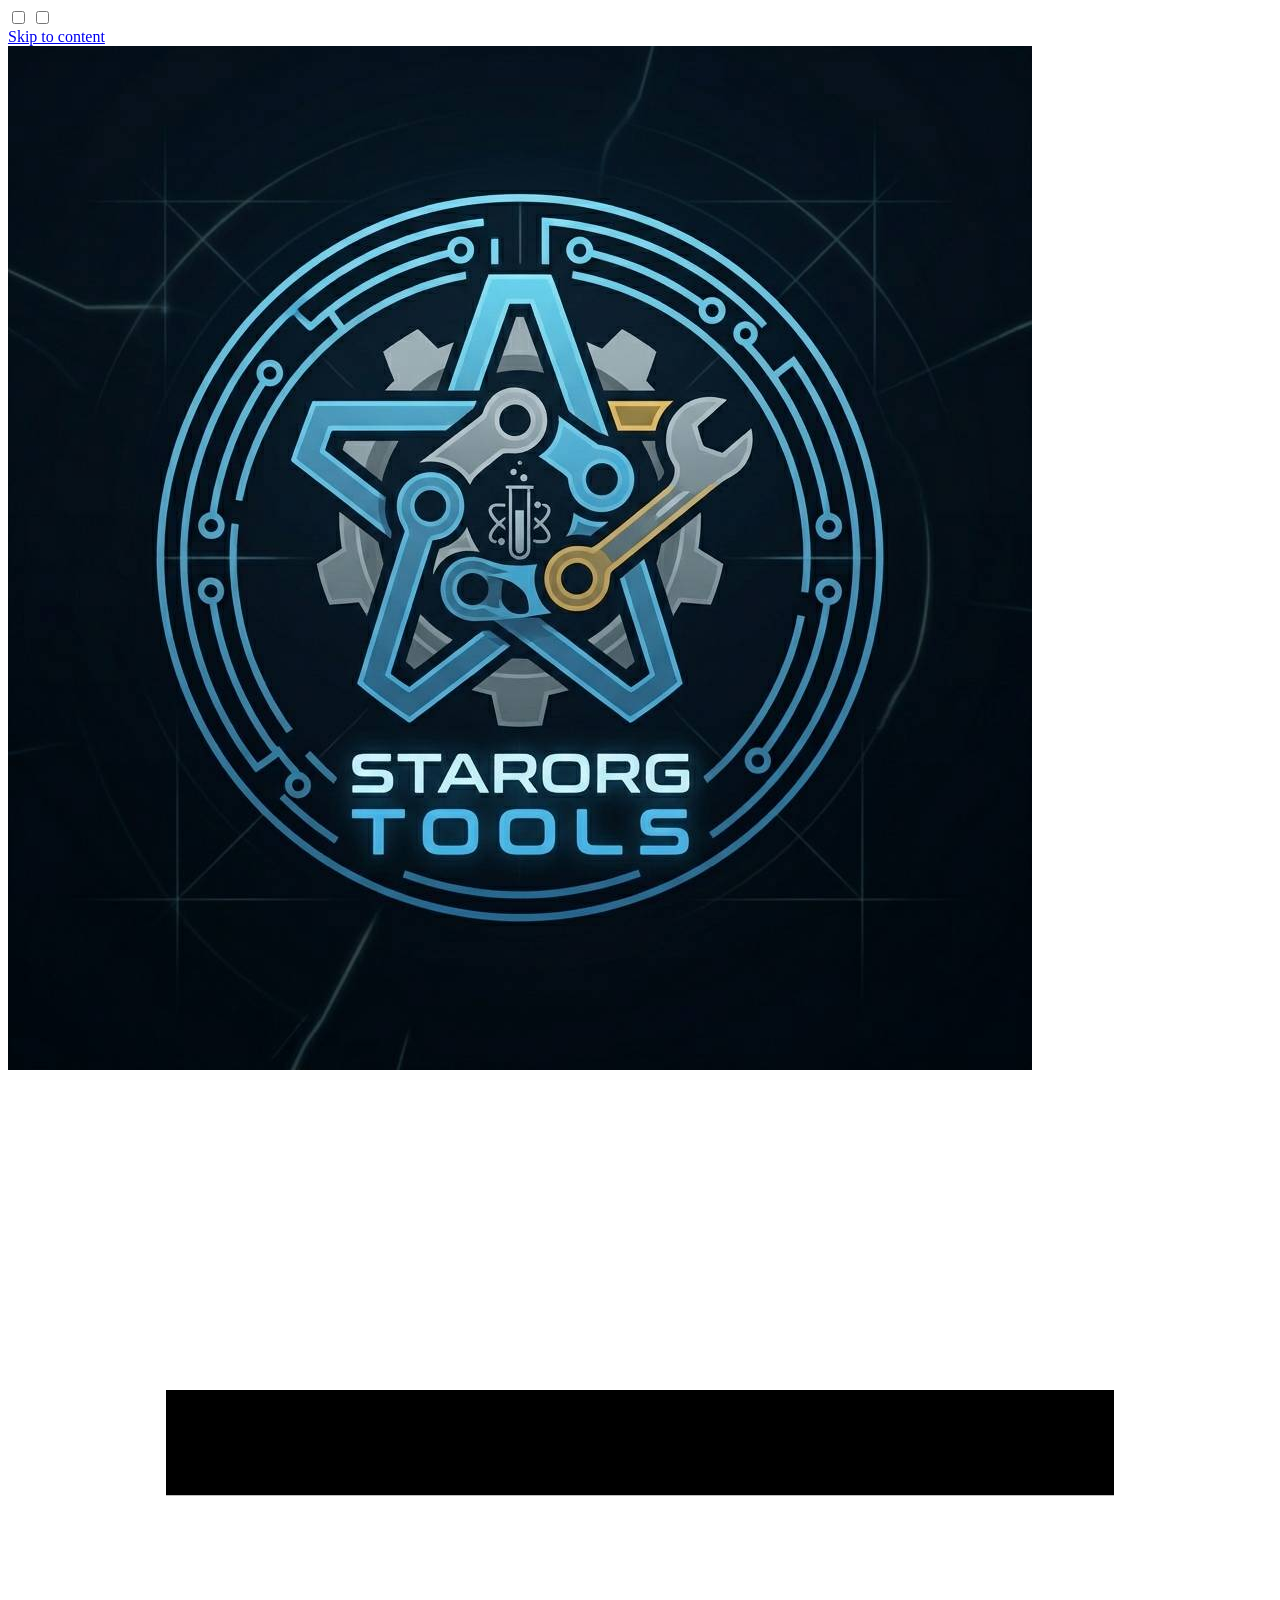
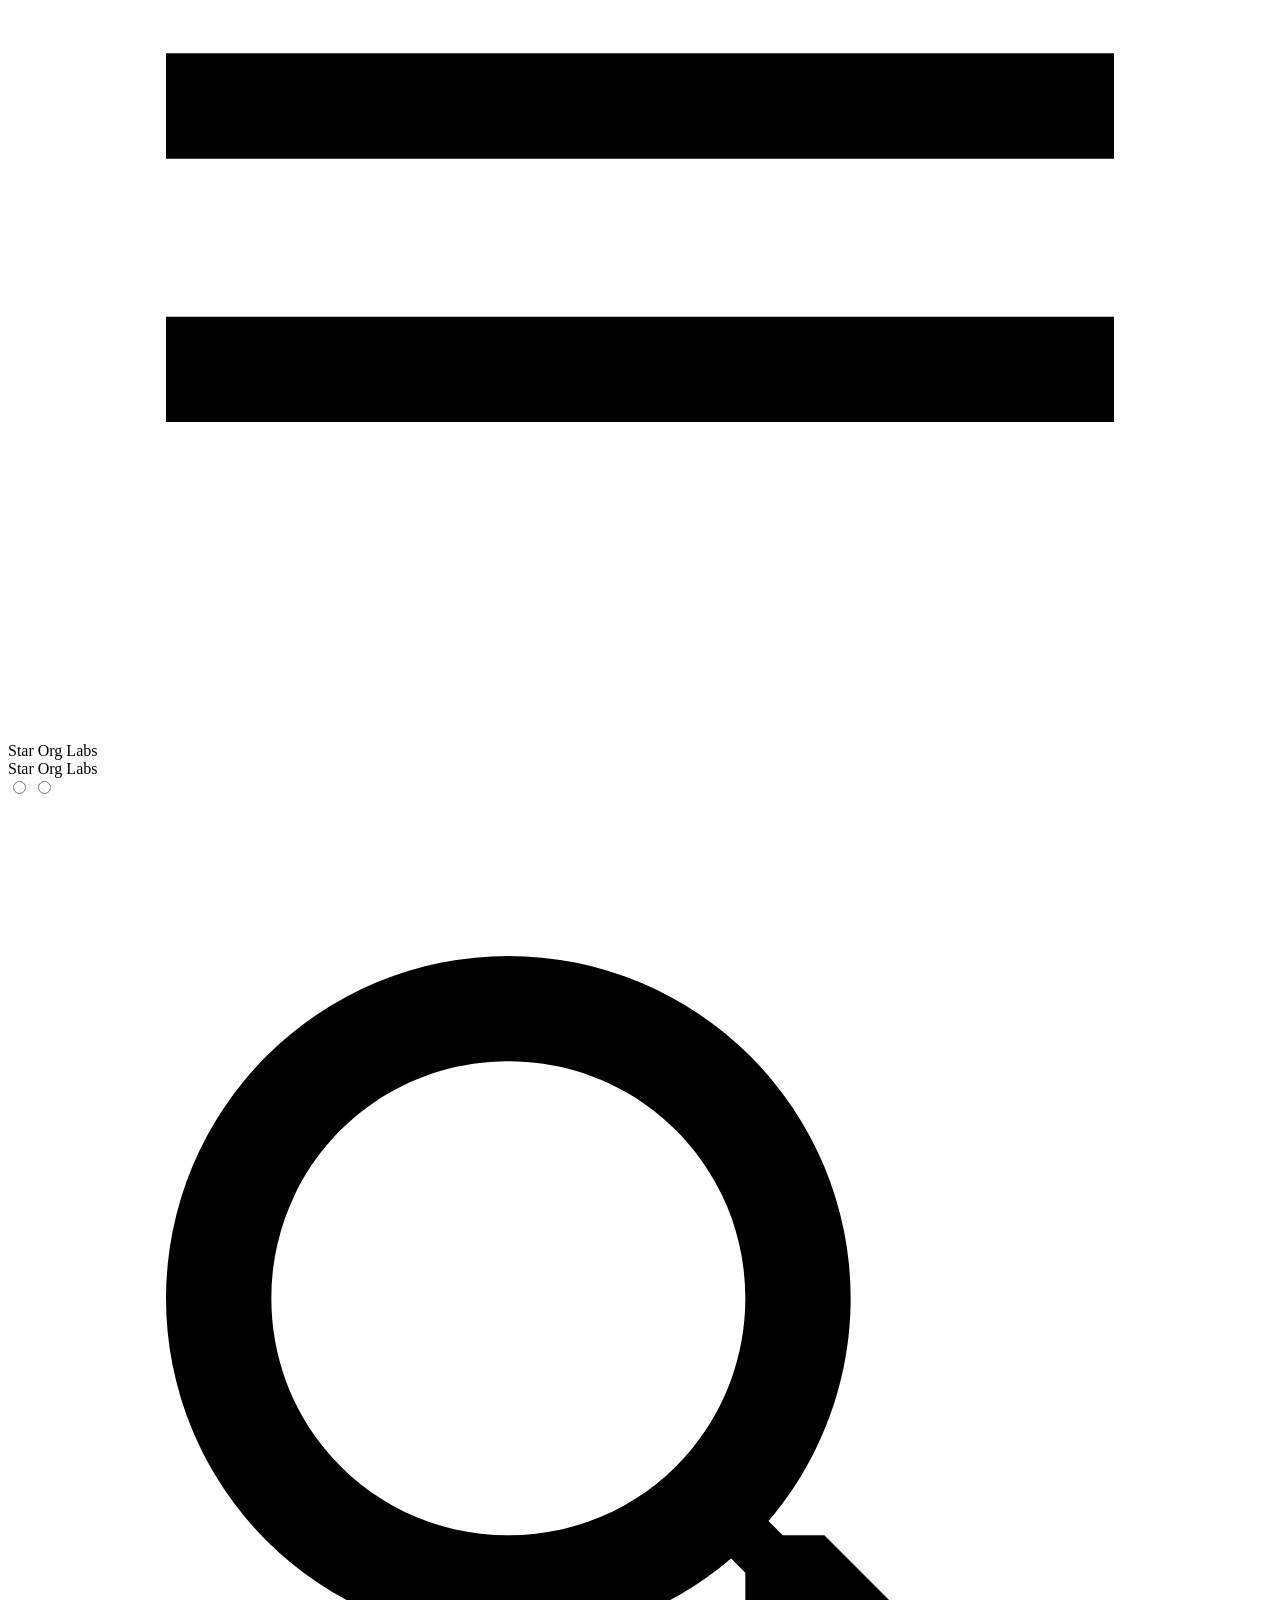
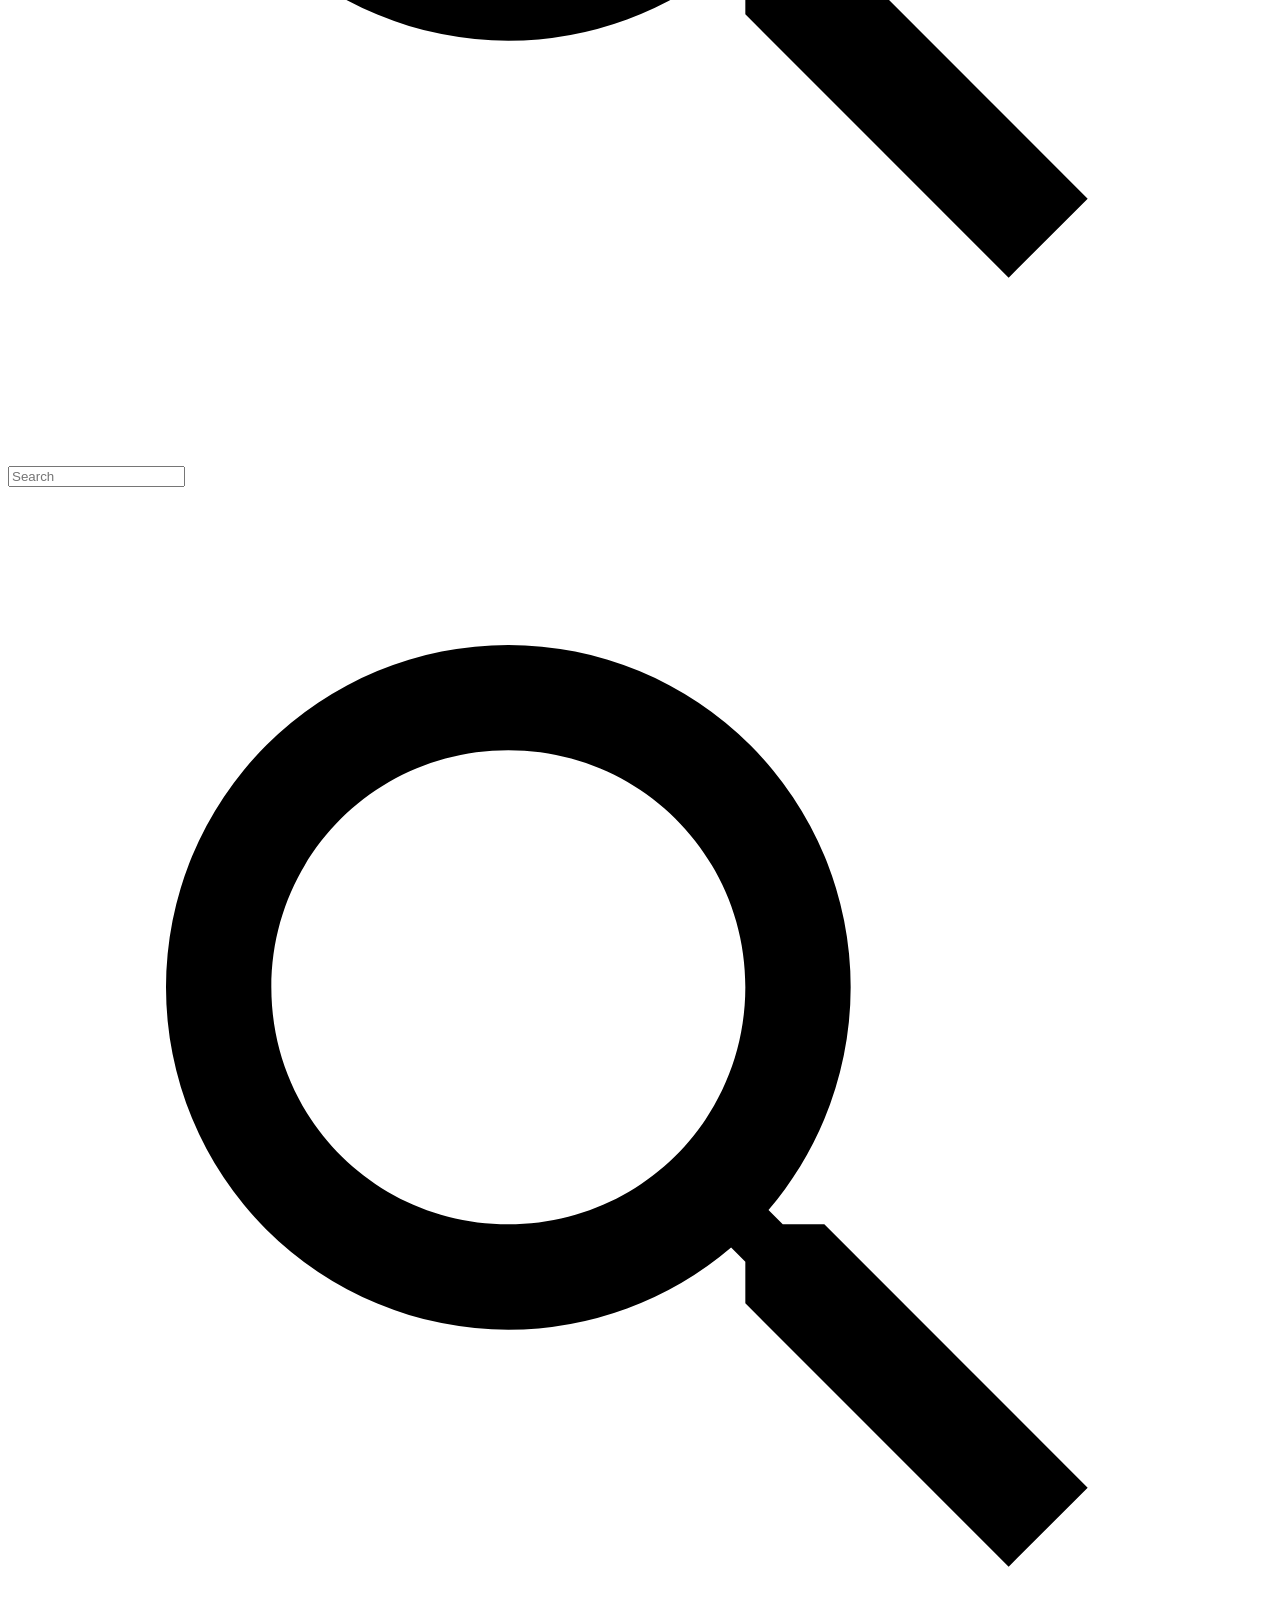
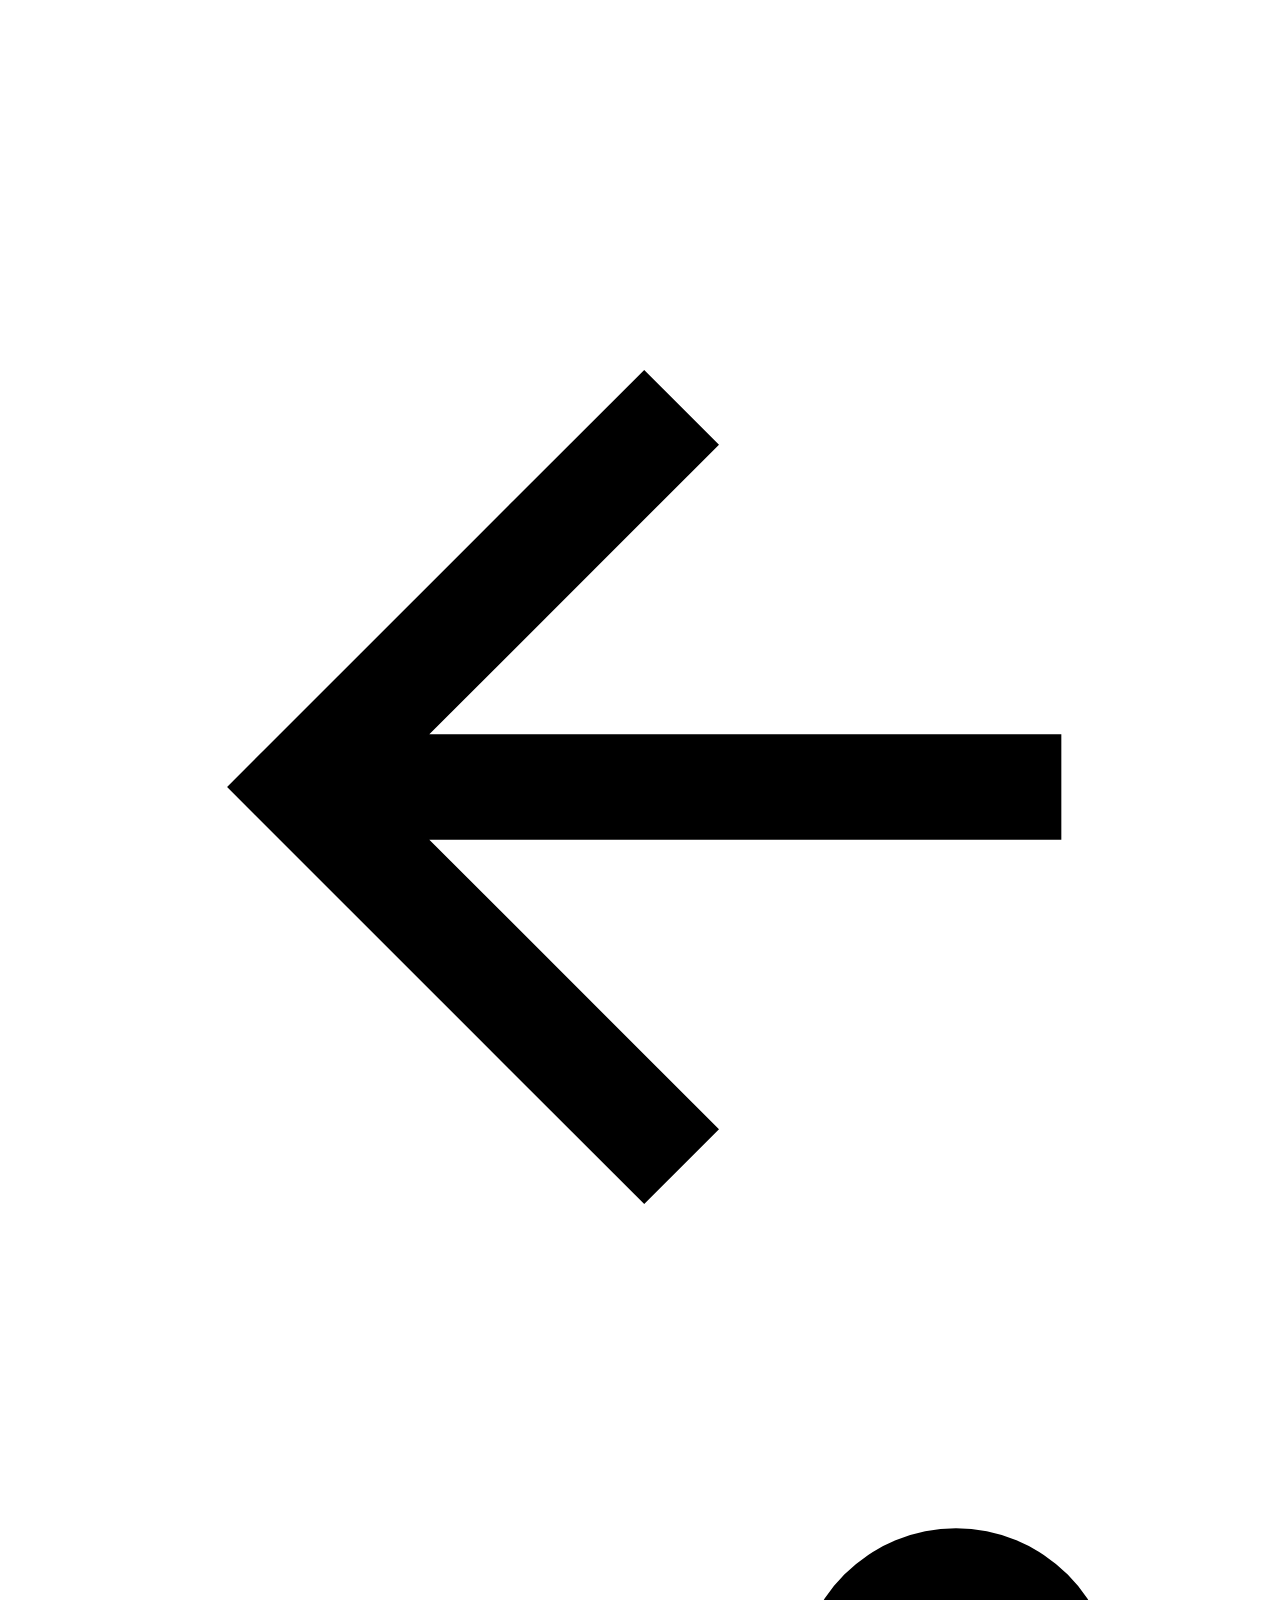
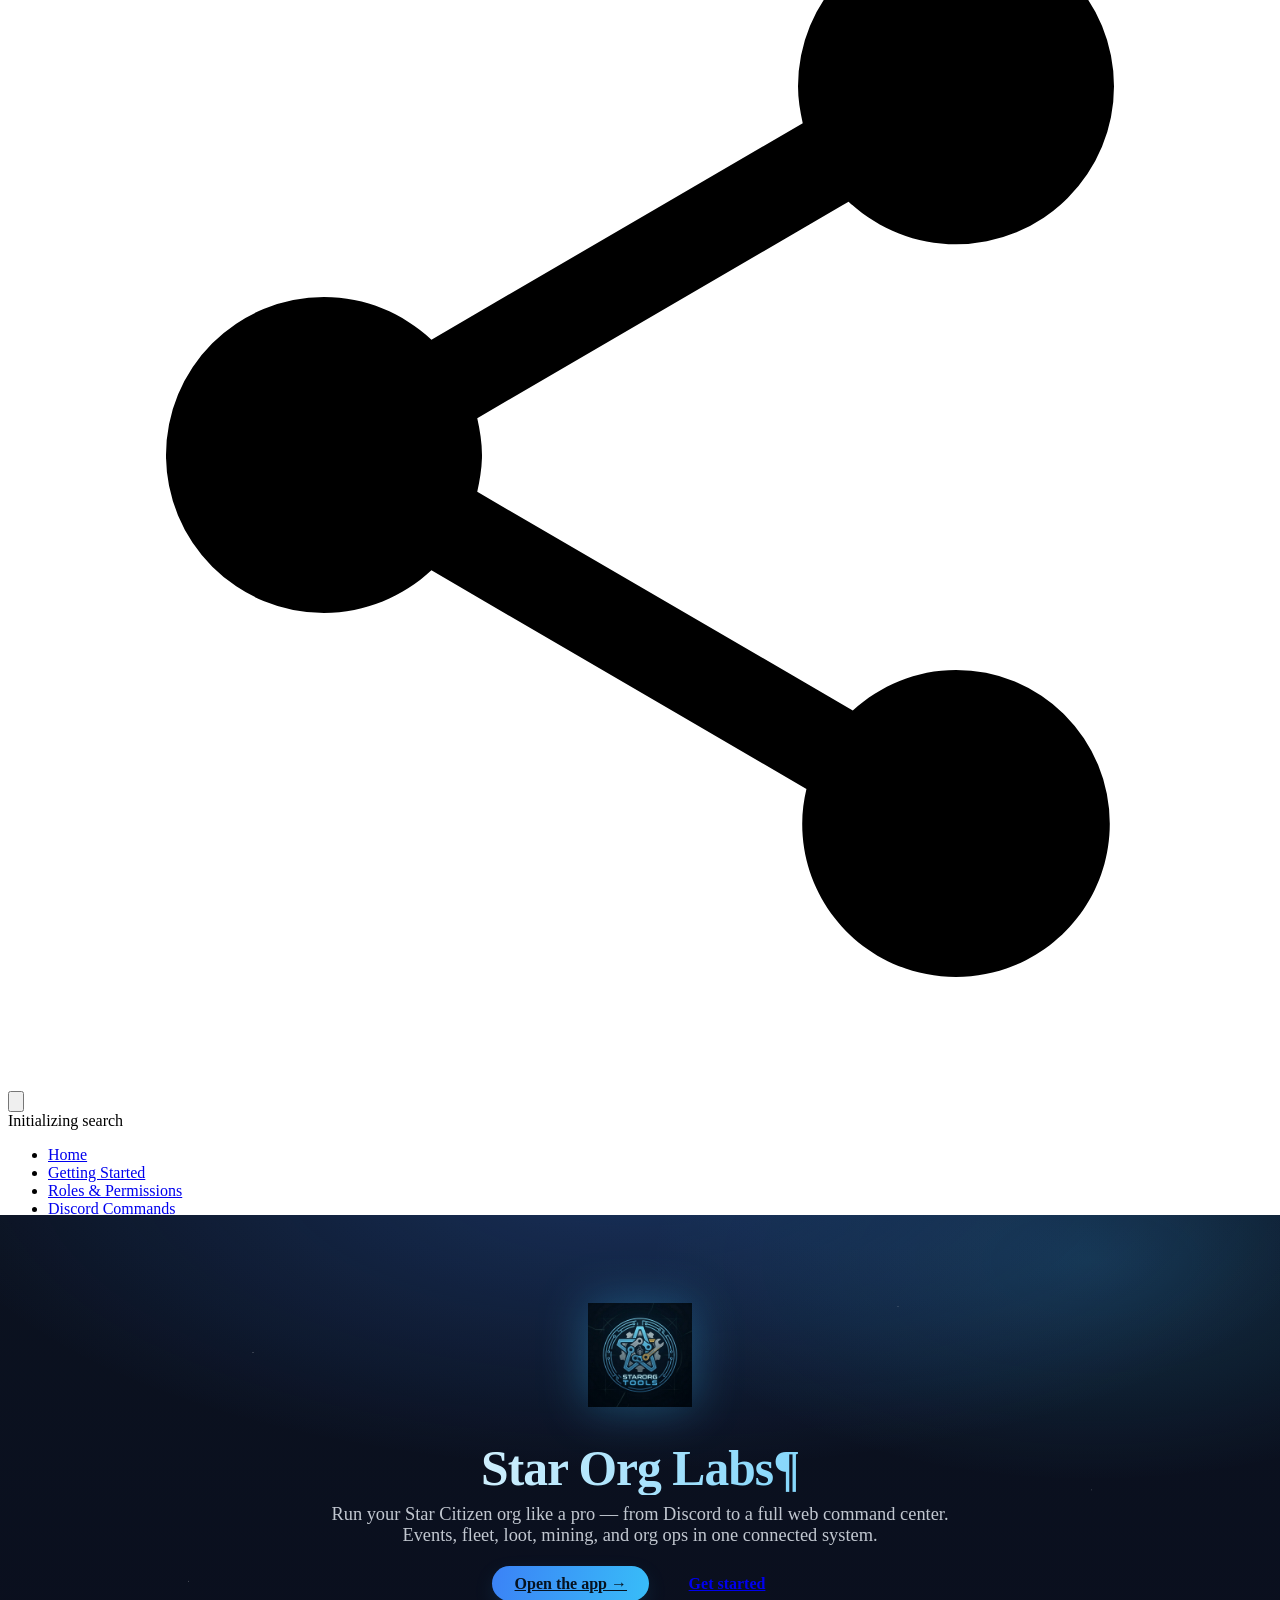
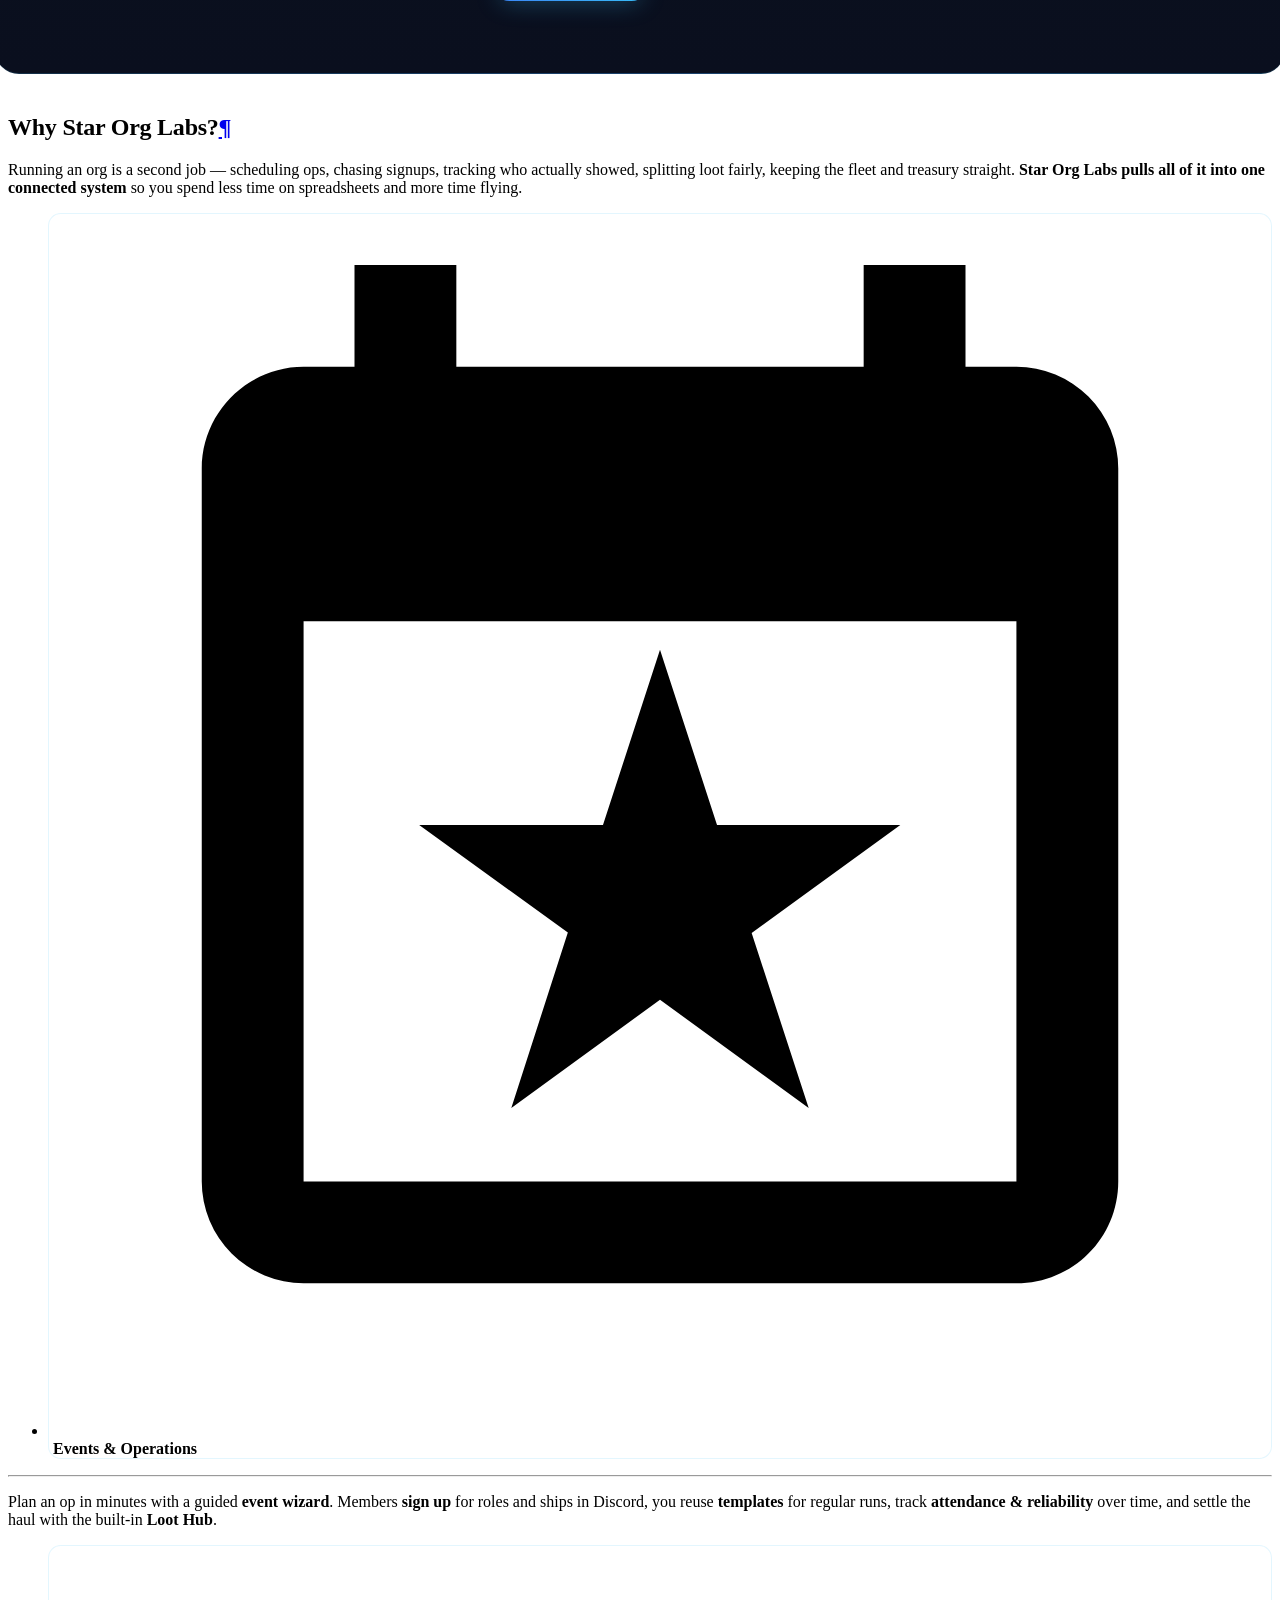
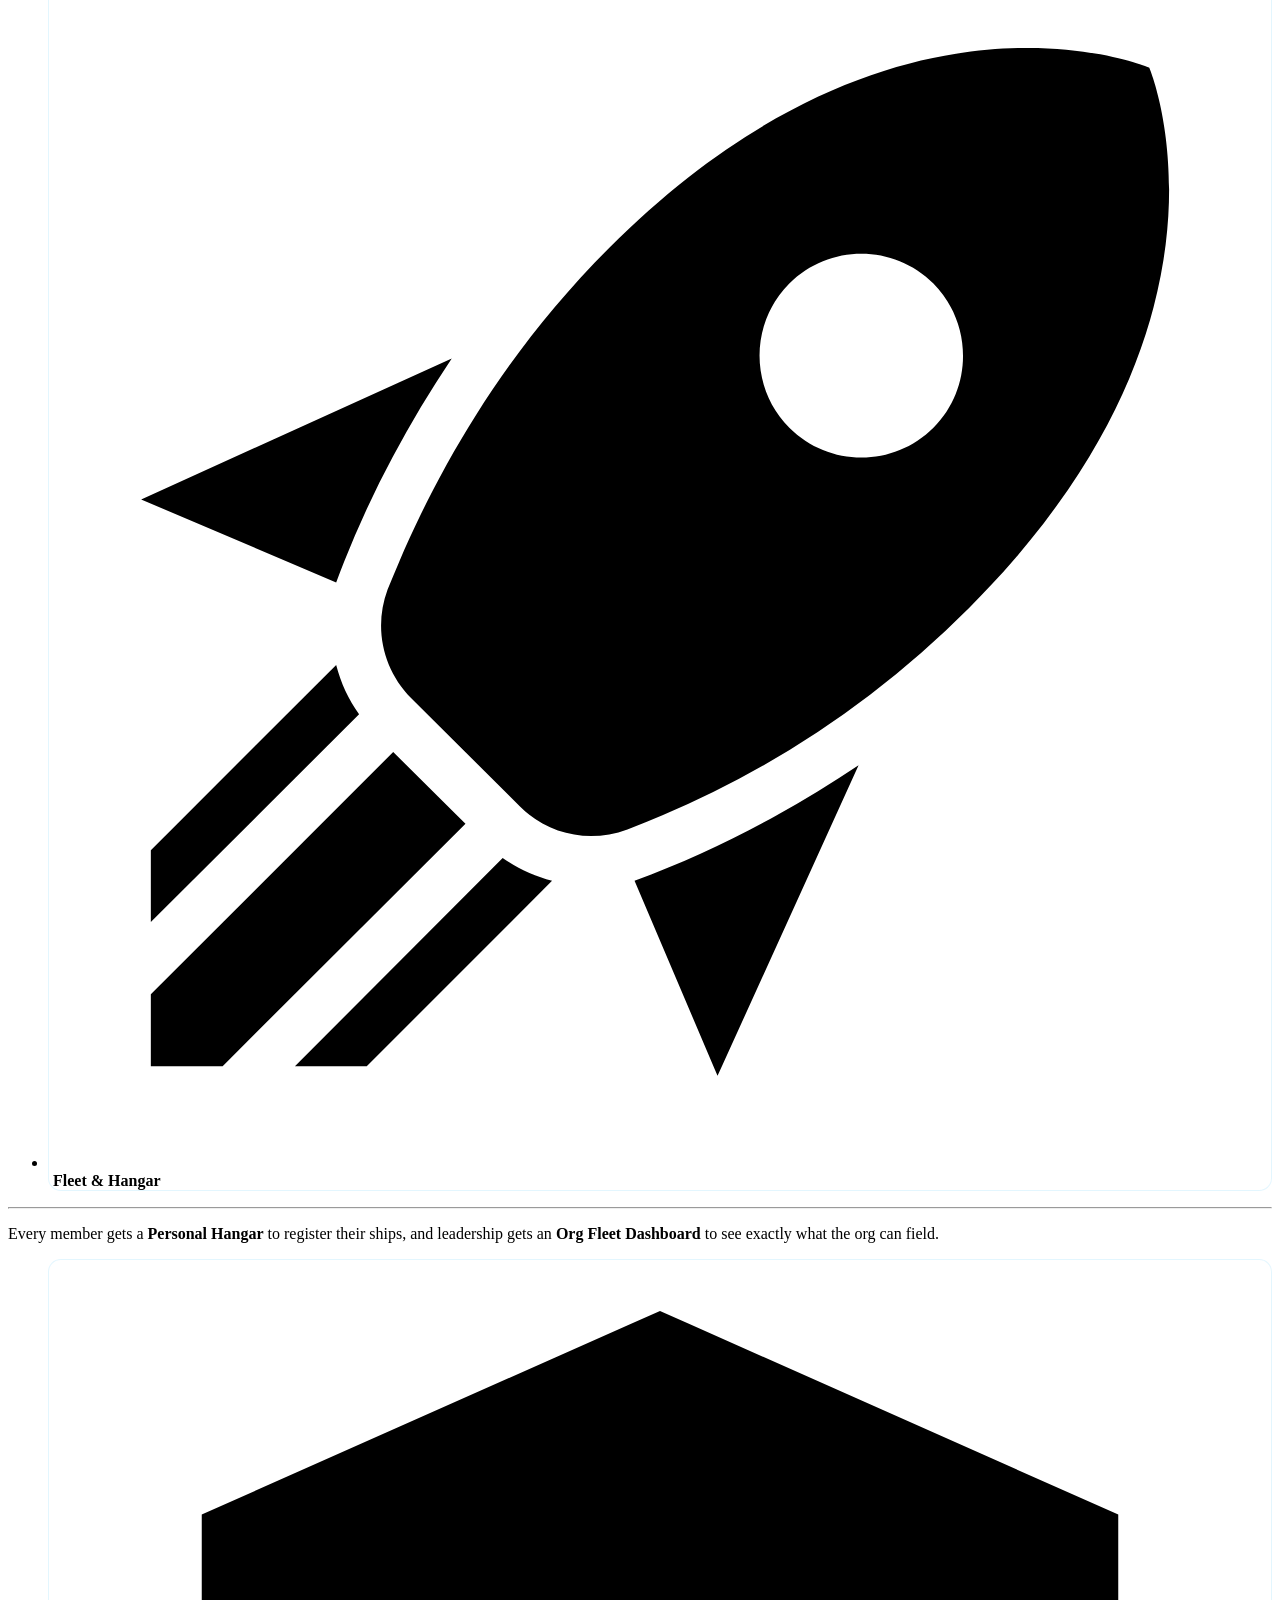
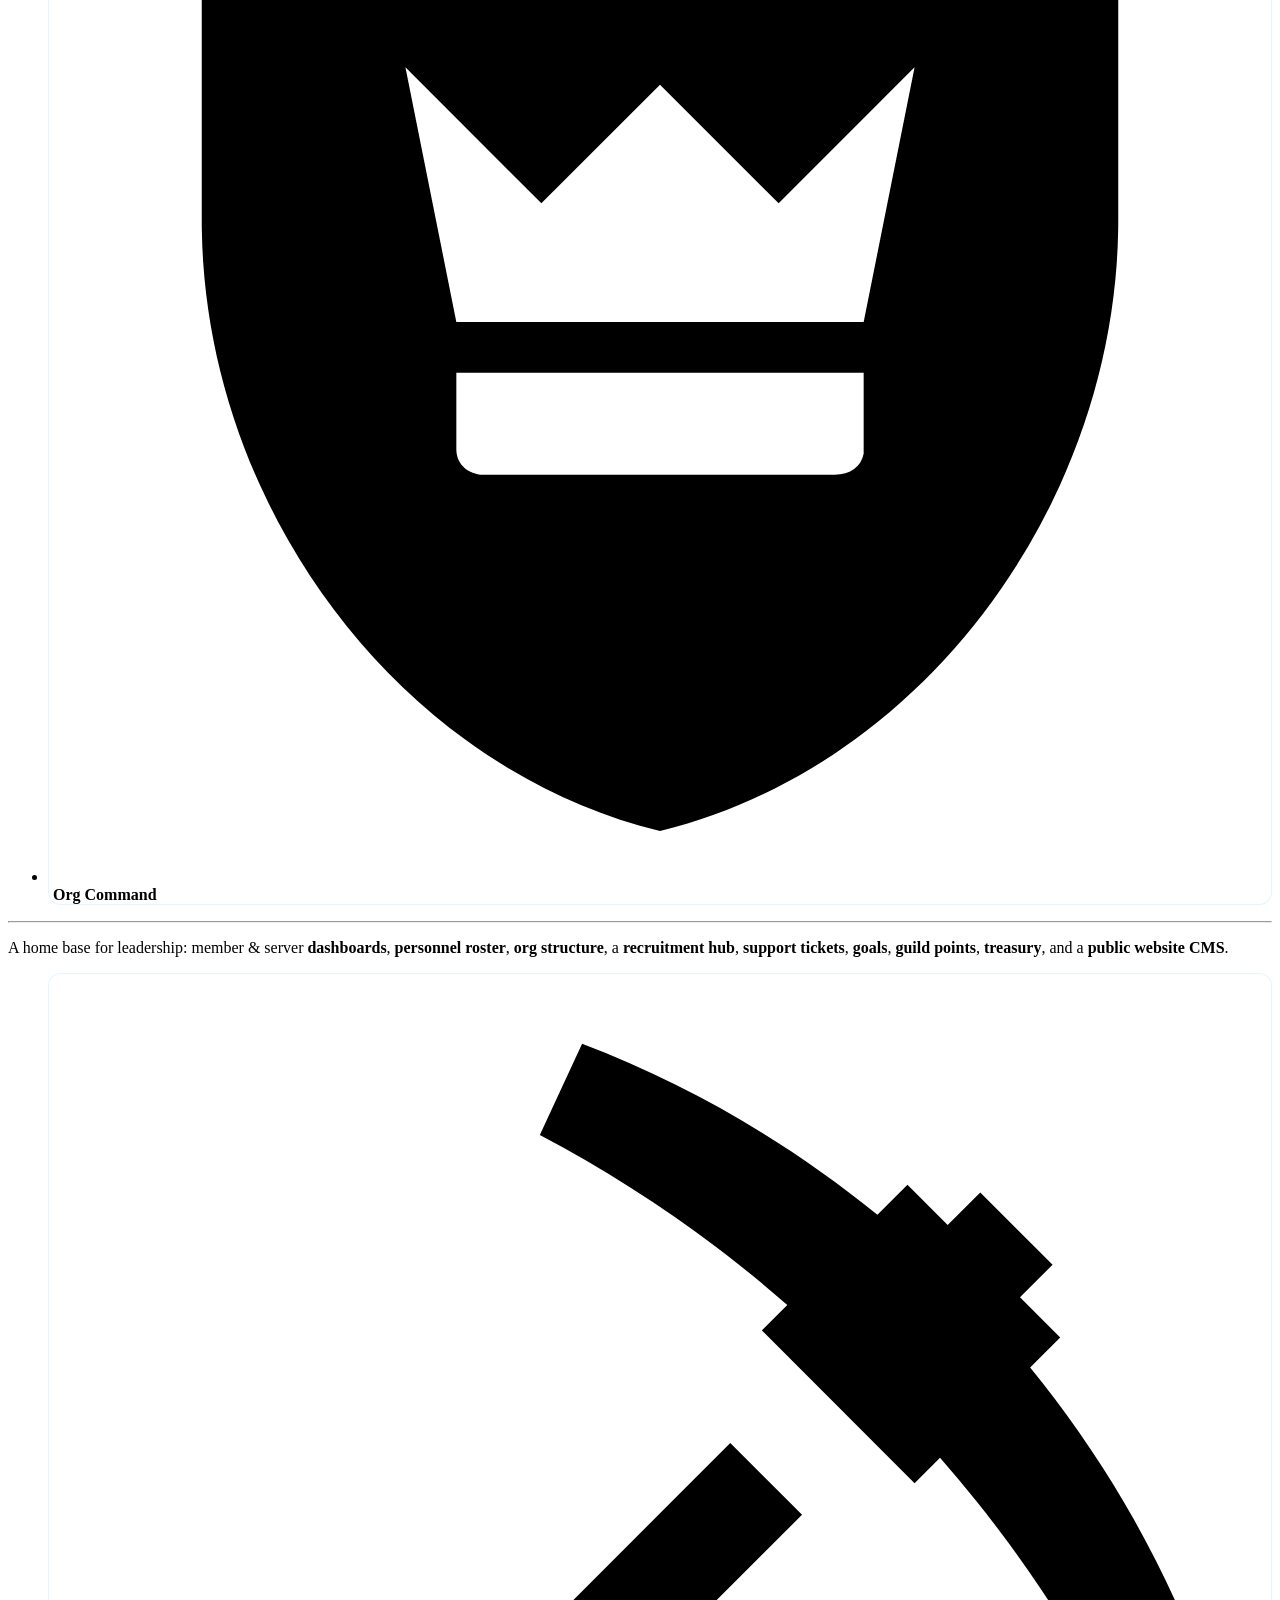
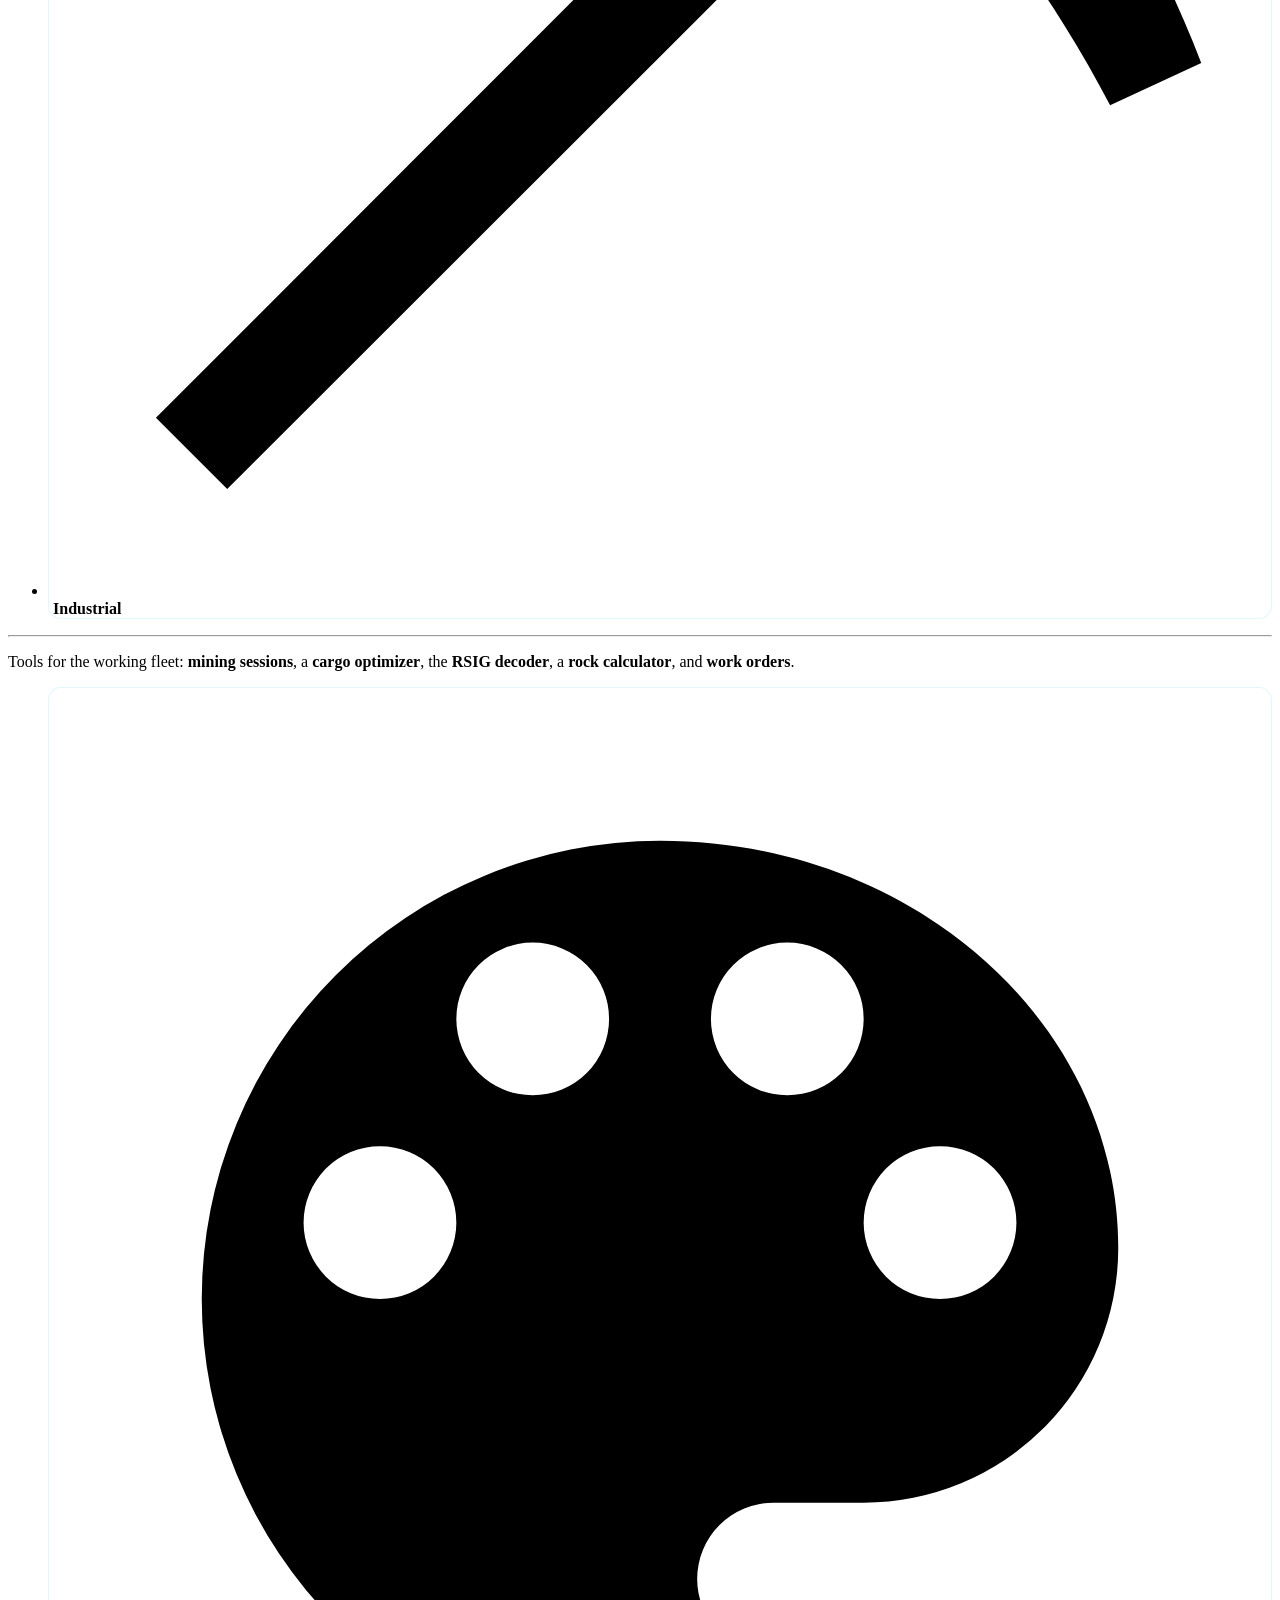
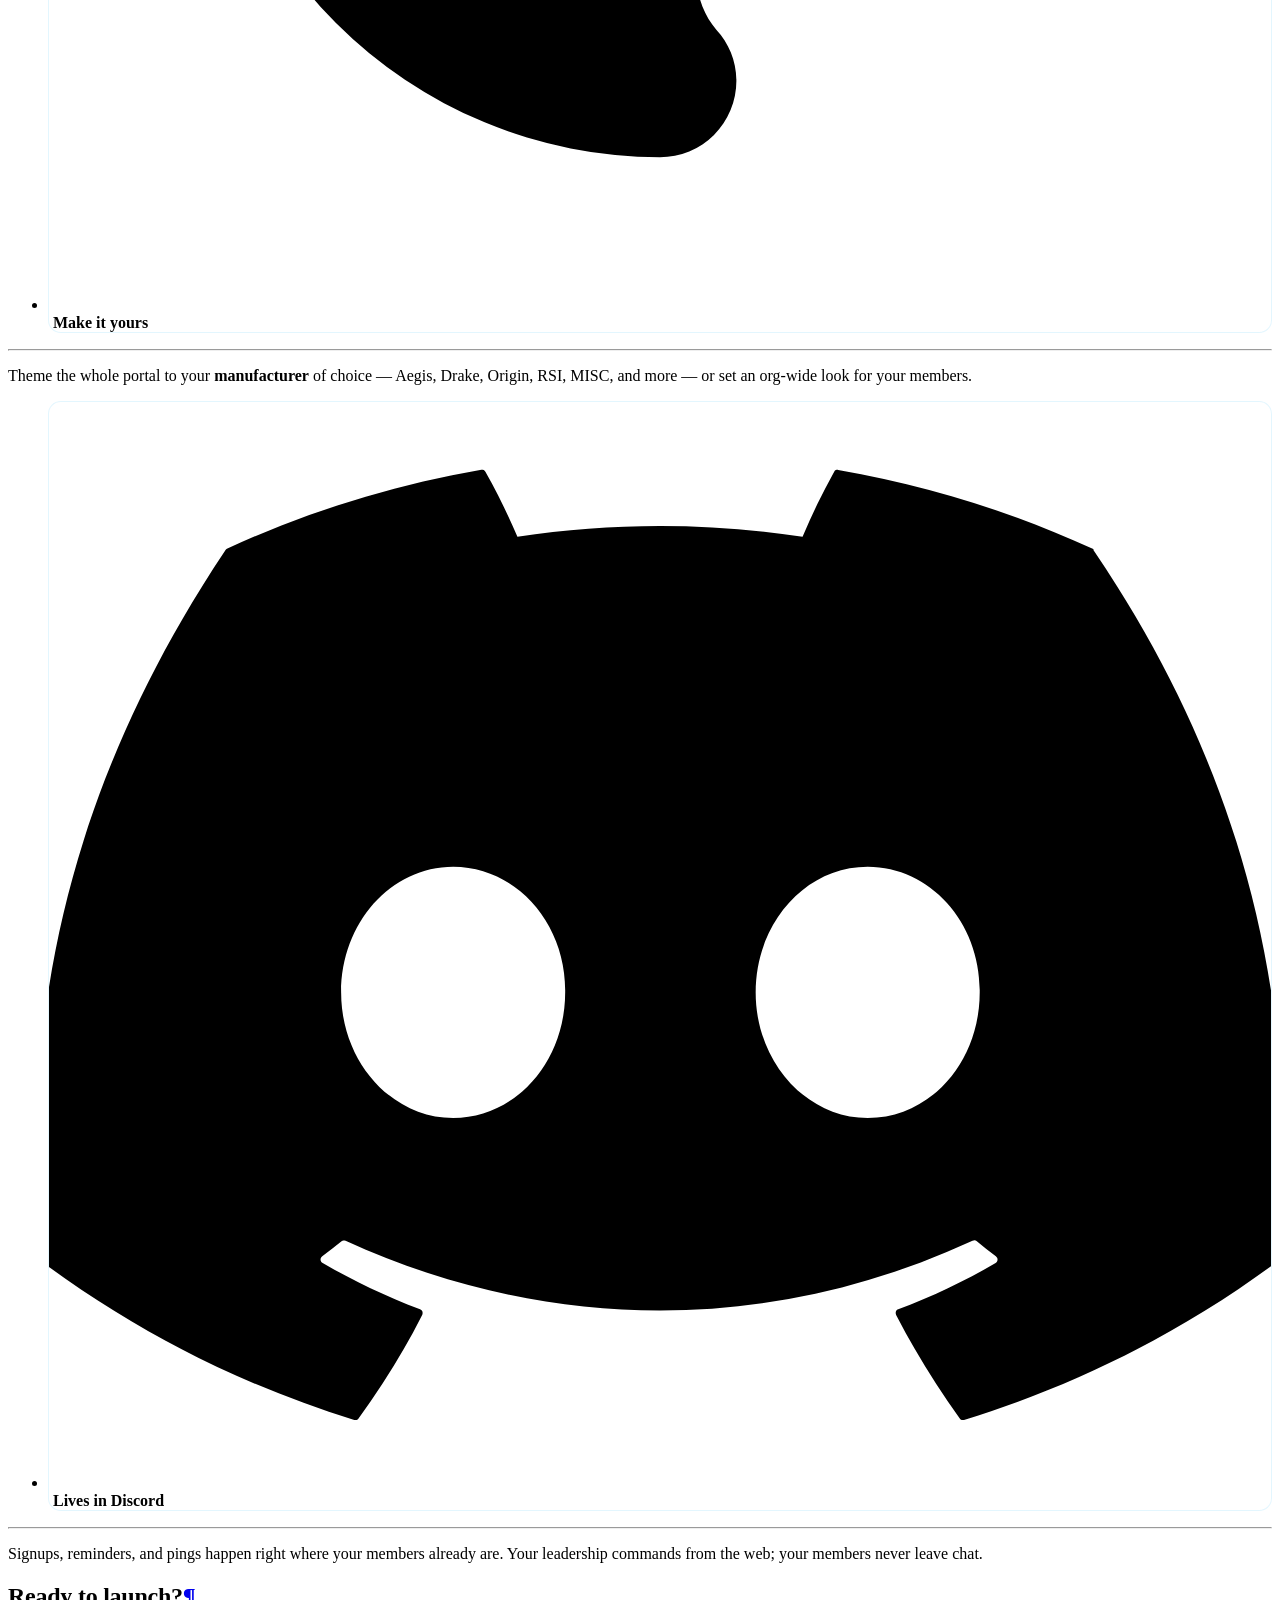
==== commit c0e2b231: "docs: publish site from SC-ORG-BOT@1deadf286626d3bc0a91c2a0857dd195ca88fbb4" ====
--- a/index.html
+++ b/index.html
@@ -27,7 +27,7 @@
     
     
       
-        <title>Star Org Labs</title>
+        <title>Star Org Labs - Star Org Labs</title>
       
     
     
@@ -115,7 +115,7 @@
         <div class="md-header__topic" data-md-component="header-topic">
           <span class="md-ellipsis">
             
-              Home
+              Star Org Labs
             
           </span>
         </div>
@@ -255,6 +255,25 @@
   
   
     <li class="md-tabs__item">
+      <a href="permissions/" class="md-tabs__link">
+        
+  
+  
+    
+  
+  Roles & Permissions
+
+      </a>
+    </li>
+  
+
+      
+        
+  
+  
+  
+  
+    <li class="md-tabs__item">
       <a href="commands/" class="md-tabs__link">
         
   
@@ -419,6 +438,33 @@
     
   
     Getting Started
+  
+
+    
+  </span>
+  
+  
+
+      </a>
+    </li>
+  
+
+    
+      
+      
+  
+  
+  
+  
+    <li class="md-nav__item">
+      <a href="permissions/" class="md-nav__link">
+        
+  
+  
+  <span class="md-ellipsis">
+    
+  
+    Roles & Permissions
   
 
     
@@ -543,37 +589,35 @@
 on spreadsheets and more time flying.</p>
 <div class="grid cards">
 <ul>
-<li>
-<p><span class="twemoji lg middle"><svg xmlns="http://www.w3.org/2000/svg" viewBox="0 0 24 24"><path d="M19 19H5V8h14m-3-7v2H8V1H6v2H5c-1.1 0-2 .9-2 2v14a2 2 0 0 0 2 2h14c1.11 0 2-.89 2-2V5a2 2 0 0 0-2-2h-1V1m-7.12 11H7.27l2.92 2.11-1.11 3.45L12 15.43l2.92 2.13-1.12-3.44L16.72 12h-3.6L12 8.56z"/></svg></span> &nbsp;<strong>Events &amp; Operations</strong></p>
+<li><span class="twemoji lg middle"><svg xmlns="http://www.w3.org/2000/svg" viewBox="0 0 24 24"><path d="M19 19H5V8h14m-3-7v2H8V1H6v2H5c-1.1 0-2 .9-2 2v14a2 2 0 0 0 2 2h14c1.11 0 2-.89 2-2V5a2 2 0 0 0-2-2h-1V1m-7.12 11H7.27l2.92 2.11-1.11 3.45L12 15.43l2.92 2.13-1.12-3.44L16.72 12h-3.6L12 8.56z"/></svg></span> &nbsp;<strong>Events &amp; Operations</strong></li>
+</ul>
 <hr />
 <p>Plan an op in minutes with a guided <strong>event wizard</strong>. Members <strong>sign up</strong> for roles and ships in Discord, you reuse <strong>templates</strong> for regular runs, track <strong>attendance &amp; reliability</strong> over time, and settle the haul with the built-in <strong>Loot Hub</strong>.</p>
-</li>
-<li>
-<p><span class="twemoji lg middle"><svg xmlns="http://www.w3.org/2000/svg" viewBox="0 0 24 24"><path d="m13.13 22.19-1.63-3.83c1.57-.58 3.04-1.36 4.4-2.27zM5.64 12.5l-3.83-1.63 6.1-2.77C7 9.46 6.22 10.93 5.64 12.5M21.61 2.39S16.66.269 11 5.93c-2.19 2.19-3.5 4.6-4.35 6.71-.28.75-.09 1.57.46 2.13l2.13 2.12c.55.56 1.37.74 2.12.46A19.1 19.1 0 0 0 18.07 13c5.66-5.66 3.54-10.61 3.54-10.61m-7.07 7.07c-.78-.78-.78-2.05 0-2.83s2.05-.78 2.83 0c.77.78.78 2.05 0 2.83s-2.05.78-2.83 0m-5.66 7.07-1.41-1.41zM6.24 22l3.64-3.64c-.34-.09-.67-.24-.97-.45L4.83 22zM2 22h1.41l4.77-4.76-1.42-1.41L2 20.59zm0-2.83 4.09-4.08c-.21-.3-.36-.62-.45-.97L2 17.76z"/></svg></span> &nbsp;<strong>Fleet &amp; Hangar</strong></p>
+<ul>
+<li><span class="twemoji lg middle"><svg xmlns="http://www.w3.org/2000/svg" viewBox="0 0 24 24"><path d="m13.13 22.19-1.63-3.83c1.57-.58 3.04-1.36 4.4-2.27zM5.64 12.5l-3.83-1.63 6.1-2.77C7 9.46 6.22 10.93 5.64 12.5M21.61 2.39S16.66.269 11 5.93c-2.19 2.19-3.5 4.6-4.35 6.71-.28.75-.09 1.57.46 2.13l2.13 2.12c.55.56 1.37.74 2.12.46A19.1 19.1 0 0 0 18.07 13c5.66-5.66 3.54-10.61 3.54-10.61m-7.07 7.07c-.78-.78-.78-2.05 0-2.83s2.05-.78 2.83 0c.77.78.78 2.05 0 2.83s-2.05.78-2.83 0m-5.66 7.07-1.41-1.41zM6.24 22l3.64-3.64c-.34-.09-.67-.24-.97-.45L4.83 22zM2 22h1.41l4.77-4.76-1.42-1.41L2 20.59zm0-2.83 4.09-4.08c-.21-.3-.36-.62-.45-.97L2 17.76z"/></svg></span> &nbsp;<strong>Fleet &amp; Hangar</strong></li>
+</ul>
 <hr />
 <p>Every member gets a <strong>Personal Hangar</strong> to register their ships, and leadership gets an <strong>Org Fleet Dashboard</strong> to see exactly what the org can field.</p>
-</li>
-<li>
-<p><span class="twemoji lg middle"><svg xmlns="http://www.w3.org/2000/svg" viewBox="0 0 24 24"><path d="m12 1 9 4v6c0 5.55-3.84 10.74-9 12-5.16-1.26-9-6.45-9-12V5zm4 13H8v1.5c0 .27.19.46.47.5h6.96c.31 0 .52-.16.57-.41V14m1-6-2.67 2.67L12 8.34l-2.33 2.33L7 8l1 5h8z"/></svg></span> &nbsp;<strong>Org Command</strong></p>
+<ul>
+<li><span class="twemoji lg middle"><svg xmlns="http://www.w3.org/2000/svg" viewBox="0 0 24 24"><path d="m12 1 9 4v6c0 5.55-3.84 10.74-9 12-5.16-1.26-9-6.45-9-12V5zm4 13H8v1.5c0 .27.19.46.47.5h6.96c.31 0 .52-.16.57-.41V14m1-6-2.67 2.67L12 8.34l-2.33 2.33L7 8l1 5h8z"/></svg></span> &nbsp;<strong>Org Command</strong></li>
+</ul>
 <hr />
 <p>A home base for leadership: member &amp; server <strong>dashboards</strong>, <strong>personnel roster</strong>, <strong>org structure</strong>, a <strong>recruitment hub</strong>, <strong>support tickets</strong>, <strong>goals</strong>, <strong>guild points</strong>, <strong>treasury</strong>, and a <strong>public website CMS</strong>.</p>
-</li>
-<li>
-<p><span class="twemoji lg middle"><svg xmlns="http://www.w3.org/2000/svg" viewBox="0 0 24 24"><path d="M14.79 10.62 3.5 21.9l-1.4-1.4L13.38 9.21zm4.48-2.89.59-.59-.79-.79.64-.64-1.42-1.42-.64.64-.79-.79-.59.59c-1.74-1.42-3.7-2.56-5.8-3.36l-.83 1.79c1.75.92 3.36 2.03 4.86 3.34L14 7l3 3 .5-.5c1.31 1.5 2.42 3.11 3.34 4.86l1.79-.83c-.8-2.1-1.94-4.06-3.36-5.8"/></svg></span> &nbsp;<strong>Industrial</strong></p>
+<ul>
+<li><span class="twemoji lg middle"><svg xmlns="http://www.w3.org/2000/svg" viewBox="0 0 24 24"><path d="M14.79 10.62 3.5 21.9l-1.4-1.4L13.38 9.21zm4.48-2.89.59-.59-.79-.79.64-.64-1.42-1.42-.64.64-.79-.79-.59.59c-1.74-1.42-3.7-2.56-5.8-3.36l-.83 1.79c1.75.92 3.36 2.03 4.86 3.34L14 7l3 3 .5-.5c1.31 1.5 2.42 3.11 3.34 4.86l1.79-.83c-.8-2.1-1.94-4.06-3.36-5.8"/></svg></span> &nbsp;<strong>Industrial</strong></li>
+</ul>
 <hr />
 <p>Tools for the working fleet: <strong>mining sessions</strong>, a <strong>cargo optimizer</strong>, the <strong>RSIG decoder</strong>, a <strong>rock calculator</strong>, and <strong>work orders</strong>.</p>
-</li>
-<li>
-<p><span class="twemoji lg middle"><svg xmlns="http://www.w3.org/2000/svg" viewBox="0 0 24 24"><path d="M17.5 12a1.5 1.5 0 0 1-1.5-1.5A1.5 1.5 0 0 1 17.5 9a1.5 1.5 0 0 1 1.5 1.5 1.5 1.5 0 0 1-1.5 1.5m-3-4A1.5 1.5 0 0 1 13 6.5 1.5 1.5 0 0 1 14.5 5 1.5 1.5 0 0 1 16 6.5 1.5 1.5 0 0 1 14.5 8m-5 0A1.5 1.5 0 0 1 8 6.5 1.5 1.5 0 0 1 9.5 5 1.5 1.5 0 0 1 11 6.5 1.5 1.5 0 0 1 9.5 8m-3 4A1.5 1.5 0 0 1 5 10.5 1.5 1.5 0 0 1 6.5 9 1.5 1.5 0 0 1 8 10.5 1.5 1.5 0 0 1 6.5 12M12 3a9 9 0 0 0-9 9 9 9 0 0 0 9 9 1.5 1.5 0 0 0 1.5-1.5c0-.39-.15-.74-.39-1-.23-.27-.38-.62-.38-1a1.5 1.5 0 0 1 1.5-1.5H16a5 5 0 0 0 5-5c0-4.42-4.03-8-9-8"/></svg></span> &nbsp;<strong>Make it yours</strong></p>
+<ul>
+<li><span class="twemoji lg middle"><svg xmlns="http://www.w3.org/2000/svg" viewBox="0 0 24 24"><path d="M17.5 12a1.5 1.5 0 0 1-1.5-1.5A1.5 1.5 0 0 1 17.5 9a1.5 1.5 0 0 1 1.5 1.5 1.5 1.5 0 0 1-1.5 1.5m-3-4A1.5 1.5 0 0 1 13 6.5 1.5 1.5 0 0 1 14.5 5 1.5 1.5 0 0 1 16 6.5 1.5 1.5 0 0 1 14.5 8m-5 0A1.5 1.5 0 0 1 8 6.5 1.5 1.5 0 0 1 9.5 5 1.5 1.5 0 0 1 11 6.5 1.5 1.5 0 0 1 9.5 8m-3 4A1.5 1.5 0 0 1 5 10.5 1.5 1.5 0 0 1 6.5 9 1.5 1.5 0 0 1 8 10.5 1.5 1.5 0 0 1 6.5 12M12 3a9 9 0 0 0-9 9 9 9 0 0 0 9 9 1.5 1.5 0 0 0 1.5-1.5c0-.39-.15-.74-.39-1-.23-.27-.38-.62-.38-1a1.5 1.5 0 0 1 1.5-1.5H16a5 5 0 0 0 5-5c0-4.42-4.03-8-9-8"/></svg></span> &nbsp;<strong>Make it yours</strong></li>
+</ul>
 <hr />
 <p>Theme the whole portal to your <strong>manufacturer</strong> of choice — Aegis, Drake, Origin, RSI, MISC, and more — or set an org-wide look for your members.</p>
-</li>
-<li>
-<p><span class="twemoji lg middle"><svg xmlns="http://www.w3.org/2000/svg" viewBox="0 0 576 512"><!--! Font Awesome Free 7.1.0 by @fontawesome - https://fontawesome.com License - https://fontawesome.com/license/free (Icons: CC BY 4.0, Fonts: SIL OFL 1.1, Code: MIT License) Copyright 2025 Fonticons, Inc.--><path d="M492.5 69.8c-.2-.3-.4-.6-.8-.7-38.1-17.5-78.4-30-119.7-37.1-.4-.1-.8 0-1.1.1s-.6.4-.8.8c-5.5 9.9-10.5 20.2-14.9 30.6-44.6-6.8-89.9-6.8-134.4 0-4.5-10.5-9.5-20.7-15.1-30.6-.2-.3-.5-.6-.8-.8s-.7-.2-1.1-.2C162.5 39 122.2 51.5 84.1 69c-.3.1-.6.4-.8.7C7.1 183.5-13.8 294.6-3.6 404.2c0 .3.1.5.2.8s.3.4.5.6c44.4 32.9 94 58 146.8 74.2.4.1.8.1 1.1 0s.7-.4.9-.7c11.3-15.4 21.4-31.8 30-48.8.1-.2.2-.5.2-.8s0-.5-.1-.8-.2-.5-.4-.6-.4-.3-.7-.4c-15.8-6.1-31.2-13.4-45.9-21.9-.3-.2-.5-.4-.7-.6s-.3-.6-.3-.9 0-.6.2-.9.3-.5.6-.7c3.1-2.3 6.2-4.7 9.1-7.1.3-.2.6-.4.9-.4s.7 0 1 .1c96.2 43.9 200.4 43.9 295.5 0 .3-.1.7-.2 1-.2s.7.2.9.4c2.9 2.4 6 4.9 9.1 7.2.2.2.4.4.6.7s.2.6.2.9-.1.6-.3.9-.4.5-.6.6c-14.7 8.6-30 15.9-45.9 21.8-.2.1-.5.2-.7.4s-.3.4-.4.7-.1.5-.1.8.1.5.2.8c8.8 17 18.8 33.3 30 48.8.2.3.6.6.9.7s.8.1 1.1 0c52.9-16.2 102.6-41.3 147.1-74.2.2-.2.4-.4.5-.6s.2-.5.2-.8c12.3-126.8-20.5-236.9-86.9-334.5zm-302 267.7c-29 0-52.8-26.6-52.8-59.2s23.4-59.2 52.8-59.2c29.7 0 53.3 26.8 52.8 59.2 0 32.7-23.4 59.2-52.8 59.2m195.4 0c-29 0-52.8-26.6-52.8-59.2s23.4-59.2 52.8-59.2c29.7 0 53.3 26.8 52.8 59.2 0 32.7-23.2 59.2-52.8 59.2"/></svg></span> &nbsp;<strong>Lives in Discord</strong></p>
+<ul>
+<li><span class="twemoji lg middle"><svg xmlns="http://www.w3.org/2000/svg" viewBox="0 0 576 512"><!--! Font Awesome Free 7.1.0 by @fontawesome - https://fontawesome.com License - https://fontawesome.com/license/free (Icons: CC BY 4.0, Fonts: SIL OFL 1.1, Code: MIT License) Copyright 2025 Fonticons, Inc.--><path d="M492.5 69.8c-.2-.3-.4-.6-.8-.7-38.1-17.5-78.4-30-119.7-37.1-.4-.1-.8 0-1.1.1s-.6.4-.8.8c-5.5 9.9-10.5 20.2-14.9 30.6-44.6-6.8-89.9-6.8-134.4 0-4.5-10.5-9.5-20.7-15.1-30.6-.2-.3-.5-.6-.8-.8s-.7-.2-1.1-.2C162.5 39 122.2 51.5 84.1 69c-.3.1-.6.4-.8.7C7.1 183.5-13.8 294.6-3.6 404.2c0 .3.1.5.2.8s.3.4.5.6c44.4 32.9 94 58 146.8 74.2.4.1.8.1 1.1 0s.7-.4.9-.7c11.3-15.4 21.4-31.8 30-48.8.1-.2.2-.5.2-.8s0-.5-.1-.8-.2-.5-.4-.6-.4-.3-.7-.4c-15.8-6.1-31.2-13.4-45.9-21.9-.3-.2-.5-.4-.7-.6s-.3-.6-.3-.9 0-.6.2-.9.3-.5.6-.7c3.1-2.3 6.2-4.7 9.1-7.1.3-.2.6-.4.9-.4s.7 0 1 .1c96.2 43.9 200.4 43.9 295.5 0 .3-.1.7-.2 1-.2s.7.2.9.4c2.9 2.4 6 4.9 9.1 7.2.2.2.4.4.6.7s.2.6.2.9-.1.6-.3.9-.4.5-.6.6c-14.7 8.6-30 15.9-45.9 21.8-.2.1-.5.2-.7.4s-.3.4-.4.7-.1.5-.1.8.1.5.2.8c8.8 17 18.8 33.3 30 48.8.2.3.6.6.9.7s.8.1 1.1 0c52.9-16.2 102.6-41.3 147.1-74.2.2-.2.4-.4.5-.6s.2-.5.2-.8c12.3-126.8-20.5-236.9-86.9-334.5zm-302 267.7c-29 0-52.8-26.6-52.8-59.2s23.4-59.2 52.8-59.2c29.7 0 53.3 26.8 52.8 59.2 0 32.7-23.4 59.2-52.8 59.2m195.4 0c-29 0-52.8-26.6-52.8-59.2s23.4-59.2 52.8-59.2c29.7 0 53.3 26.8 52.8 59.2 0 32.7-23.2 59.2-52.8 59.2"/></svg></span> &nbsp;<strong>Lives in Discord</strong></li>
+</ul>
 <hr />
 <p>Signups, reminders, and pings happen right where your members already are. Your leadership commands from the web; your members never leave chat.</p>
-</li>
-</ul>
 </div>
 <h2 id="ready-to-launch">Ready to launch?<a class="headerlink" href="#ready-to-launch" title="Permanent link">&para;</a></h2>
 <p>Getting started takes a few minutes and zero installs — sign in with Discord, add
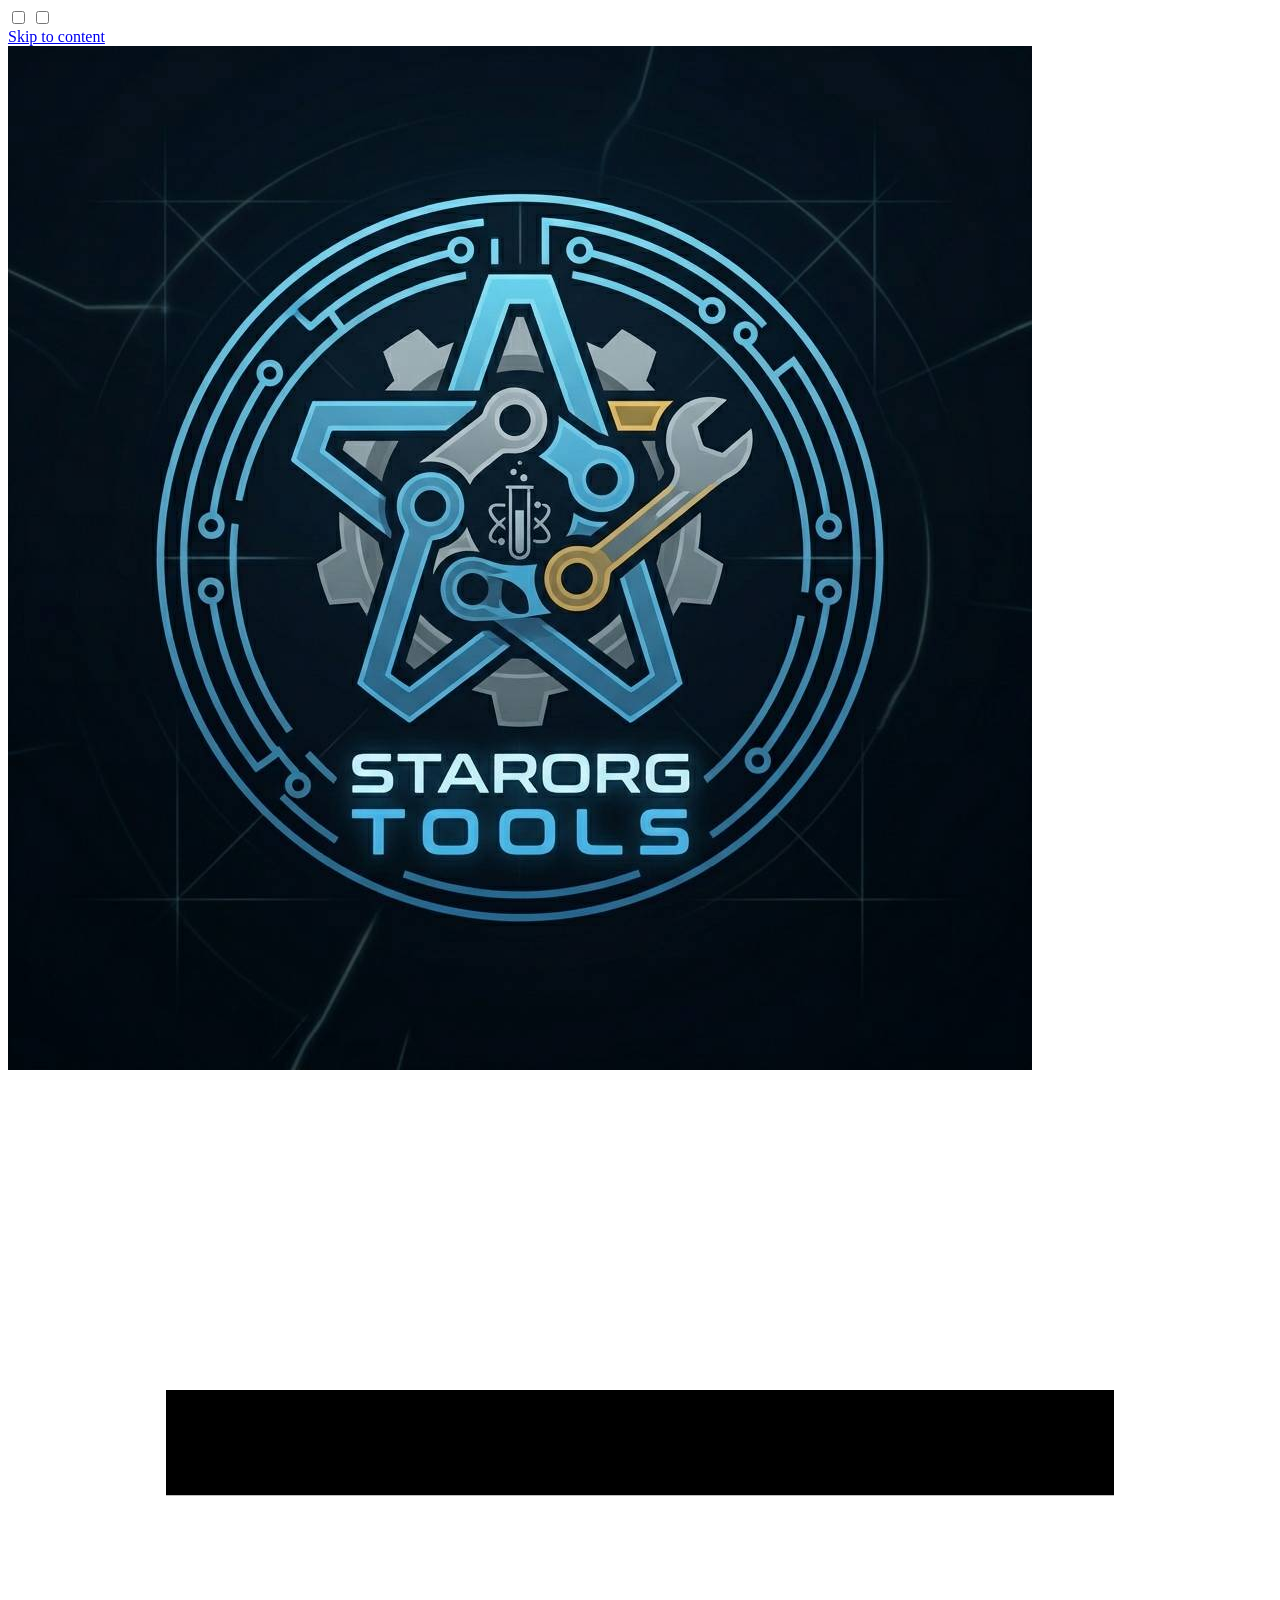
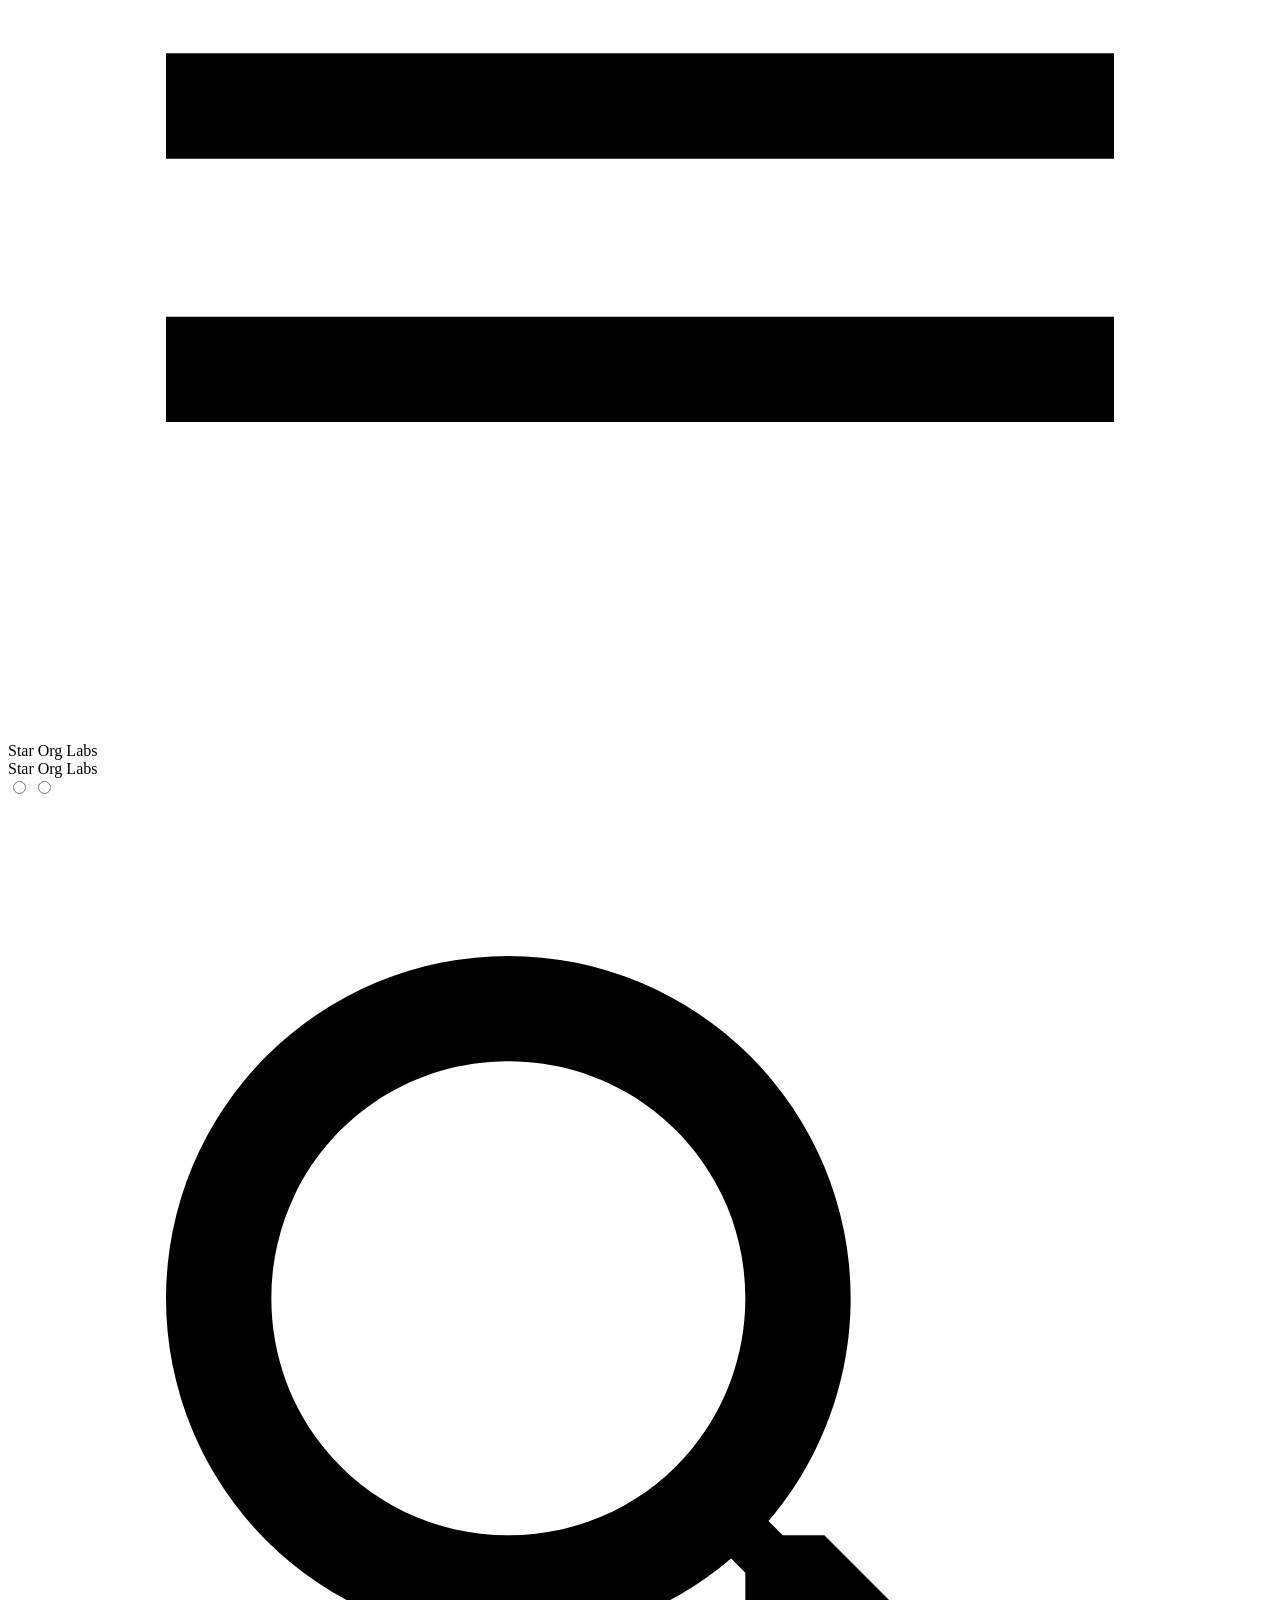
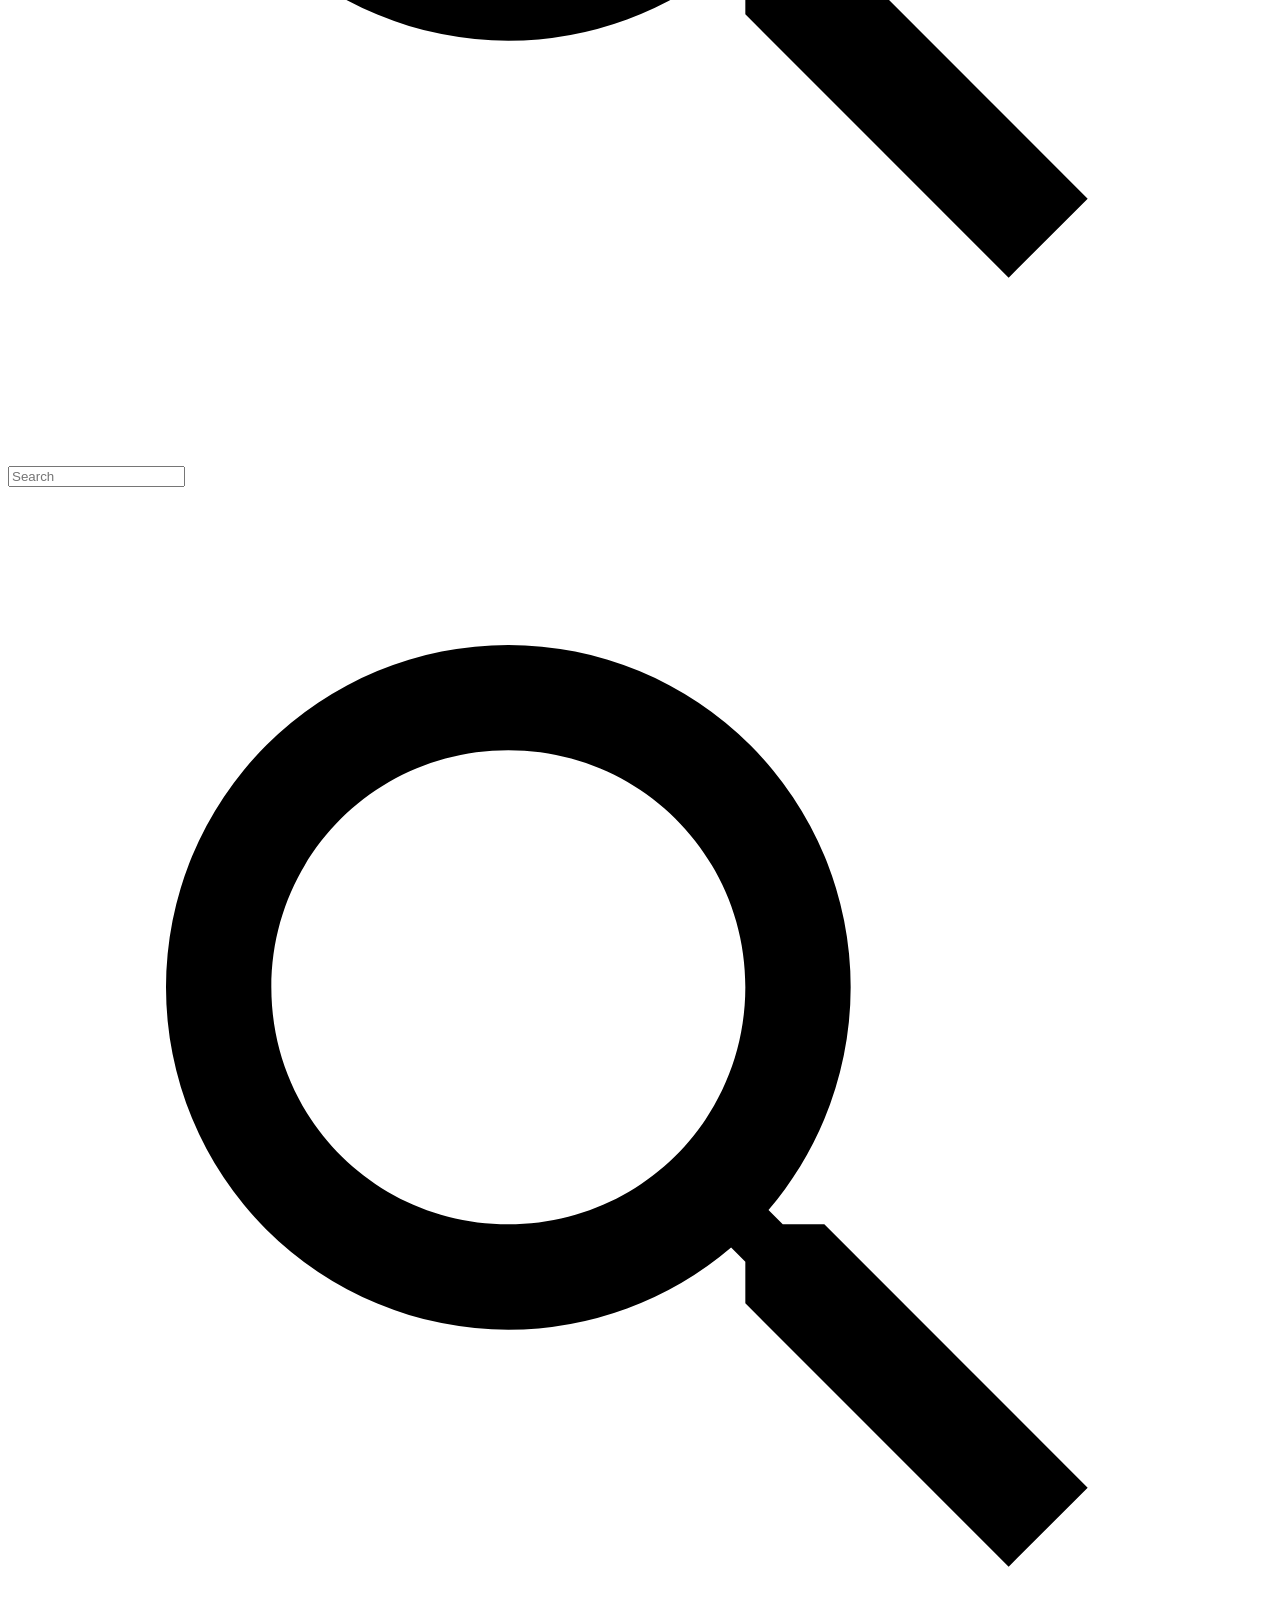
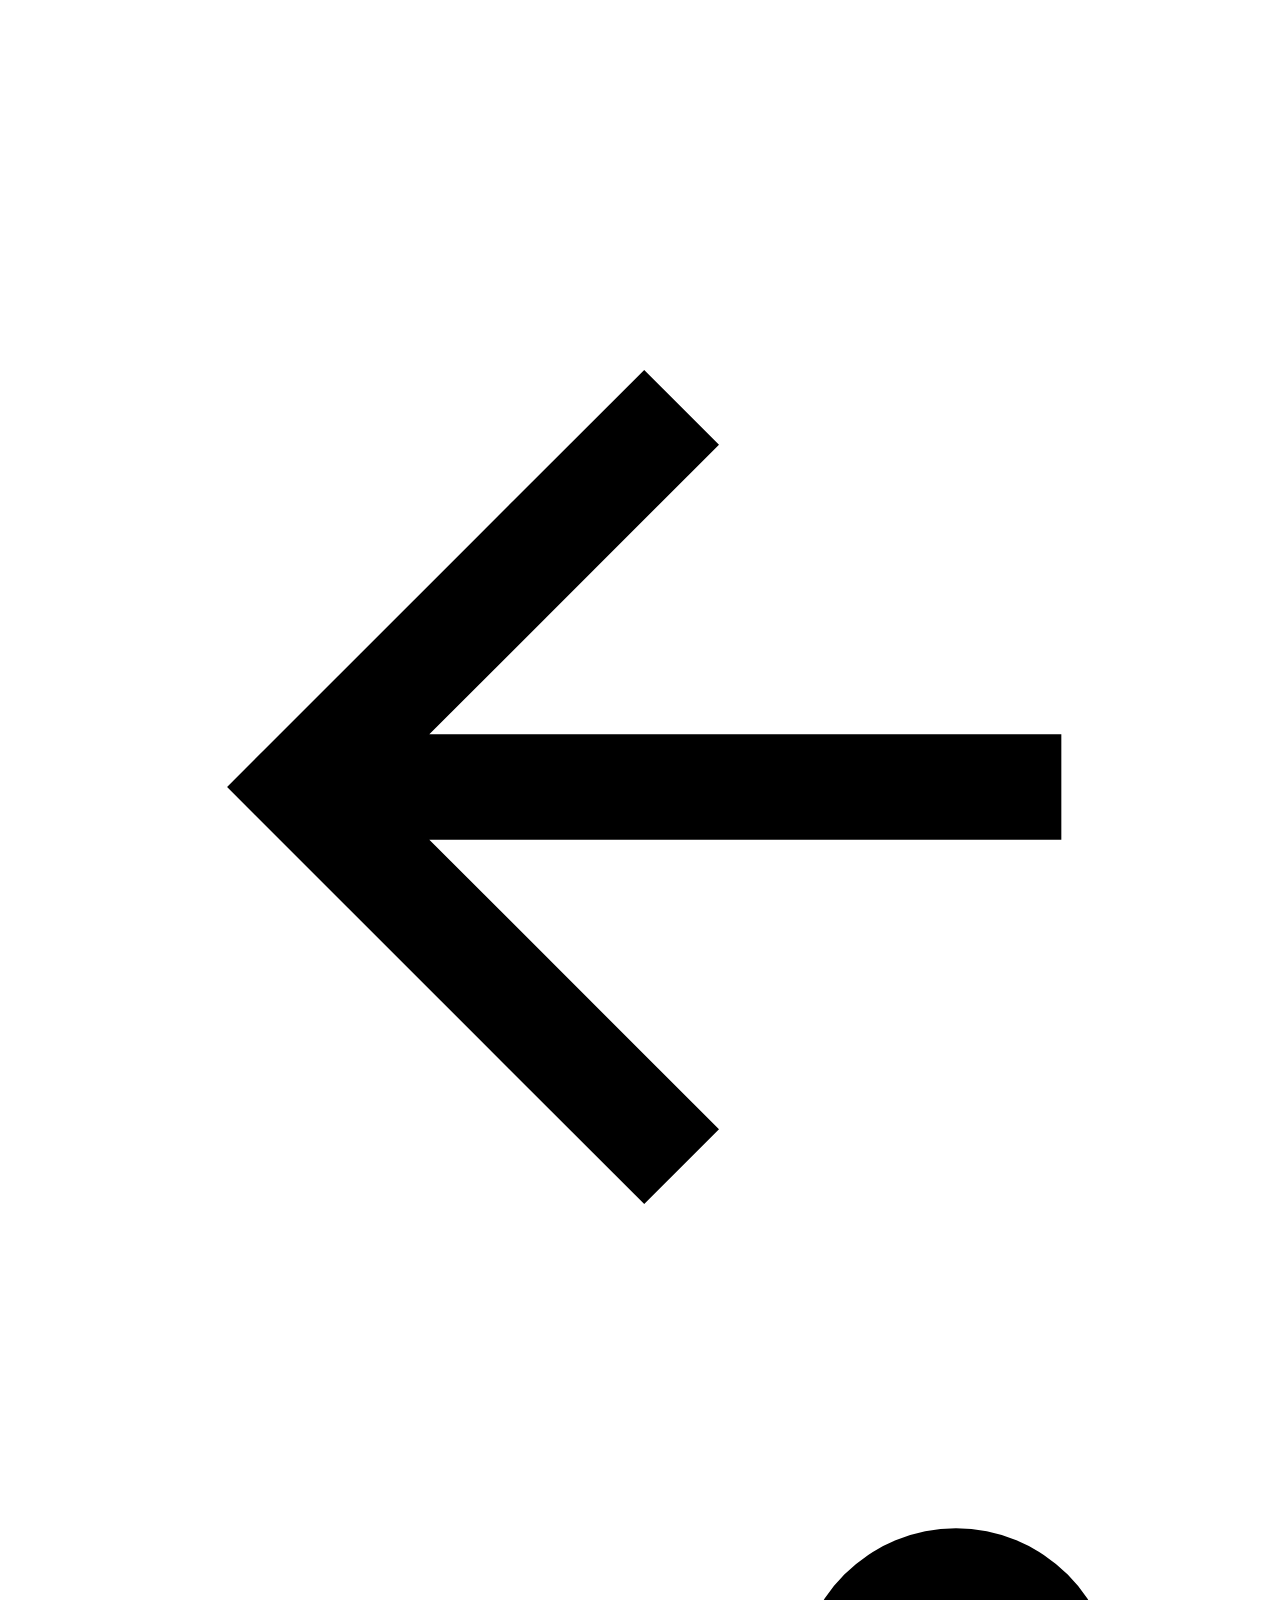
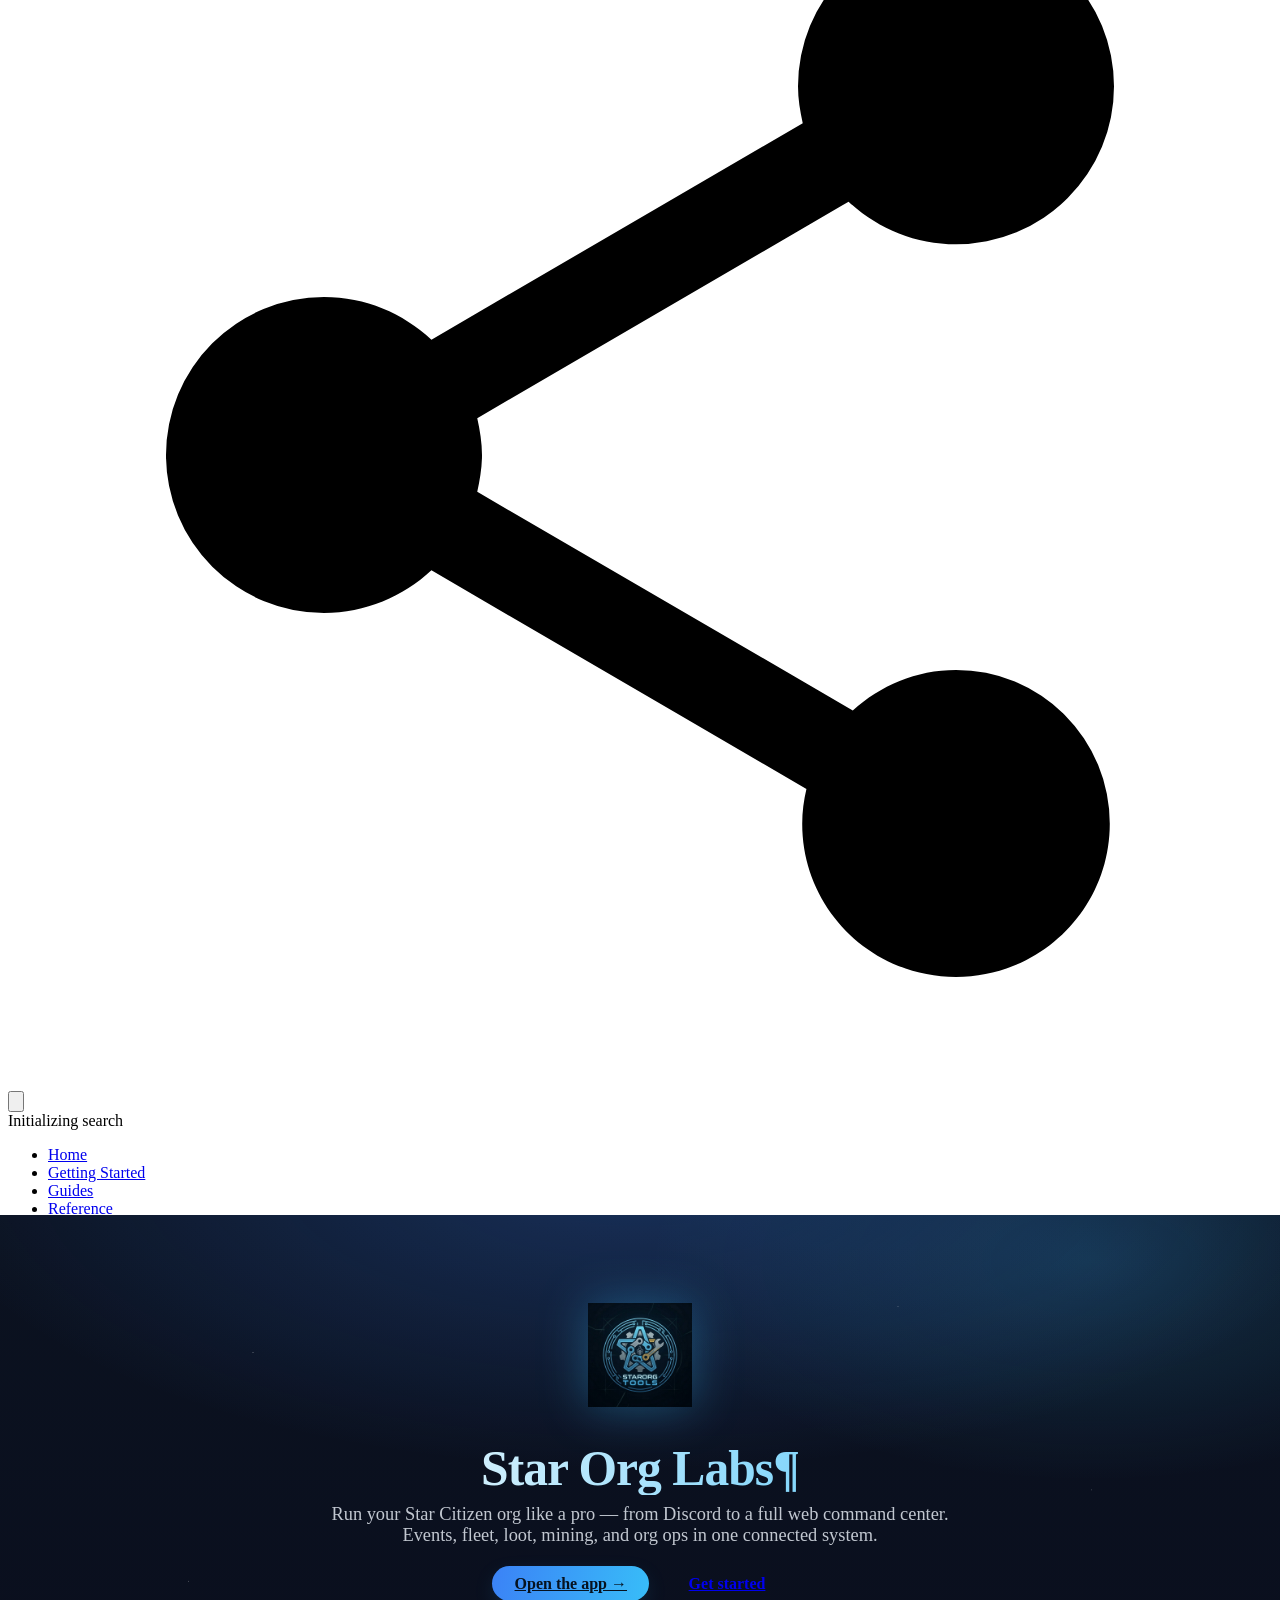
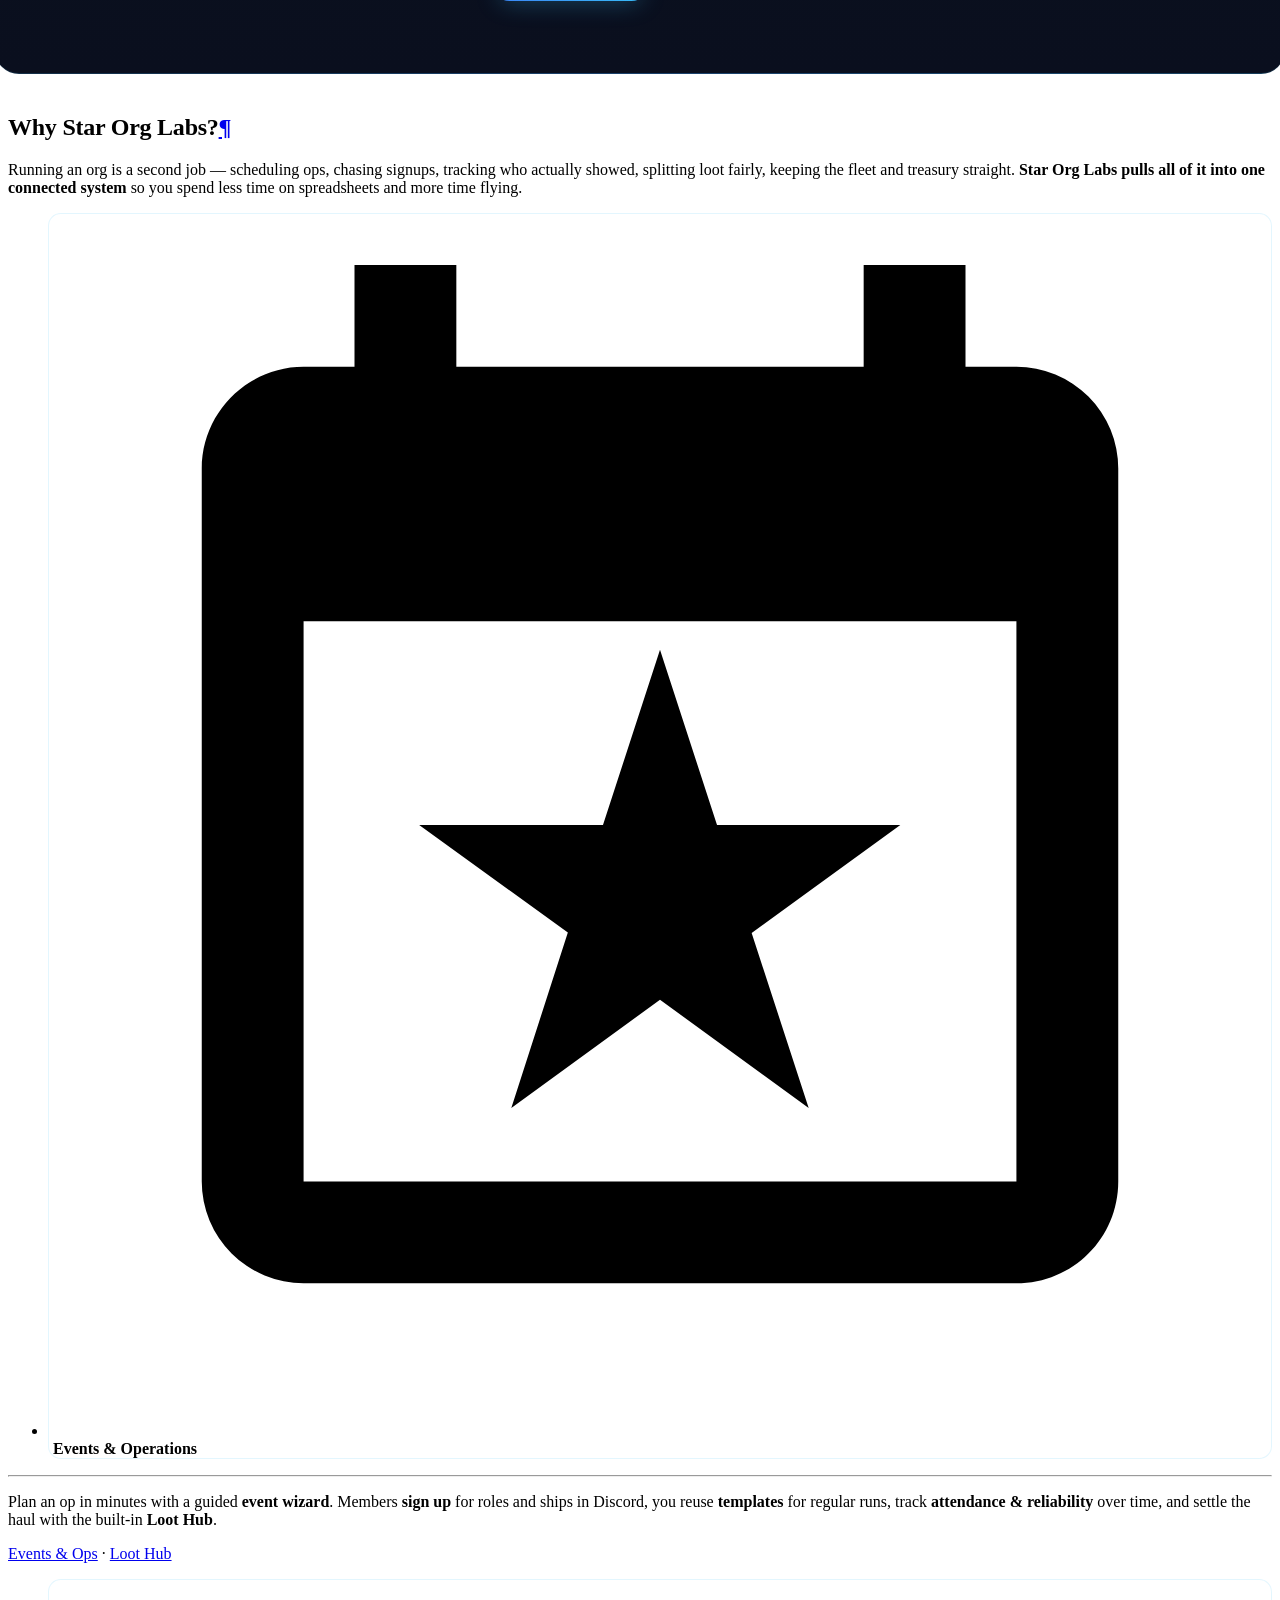
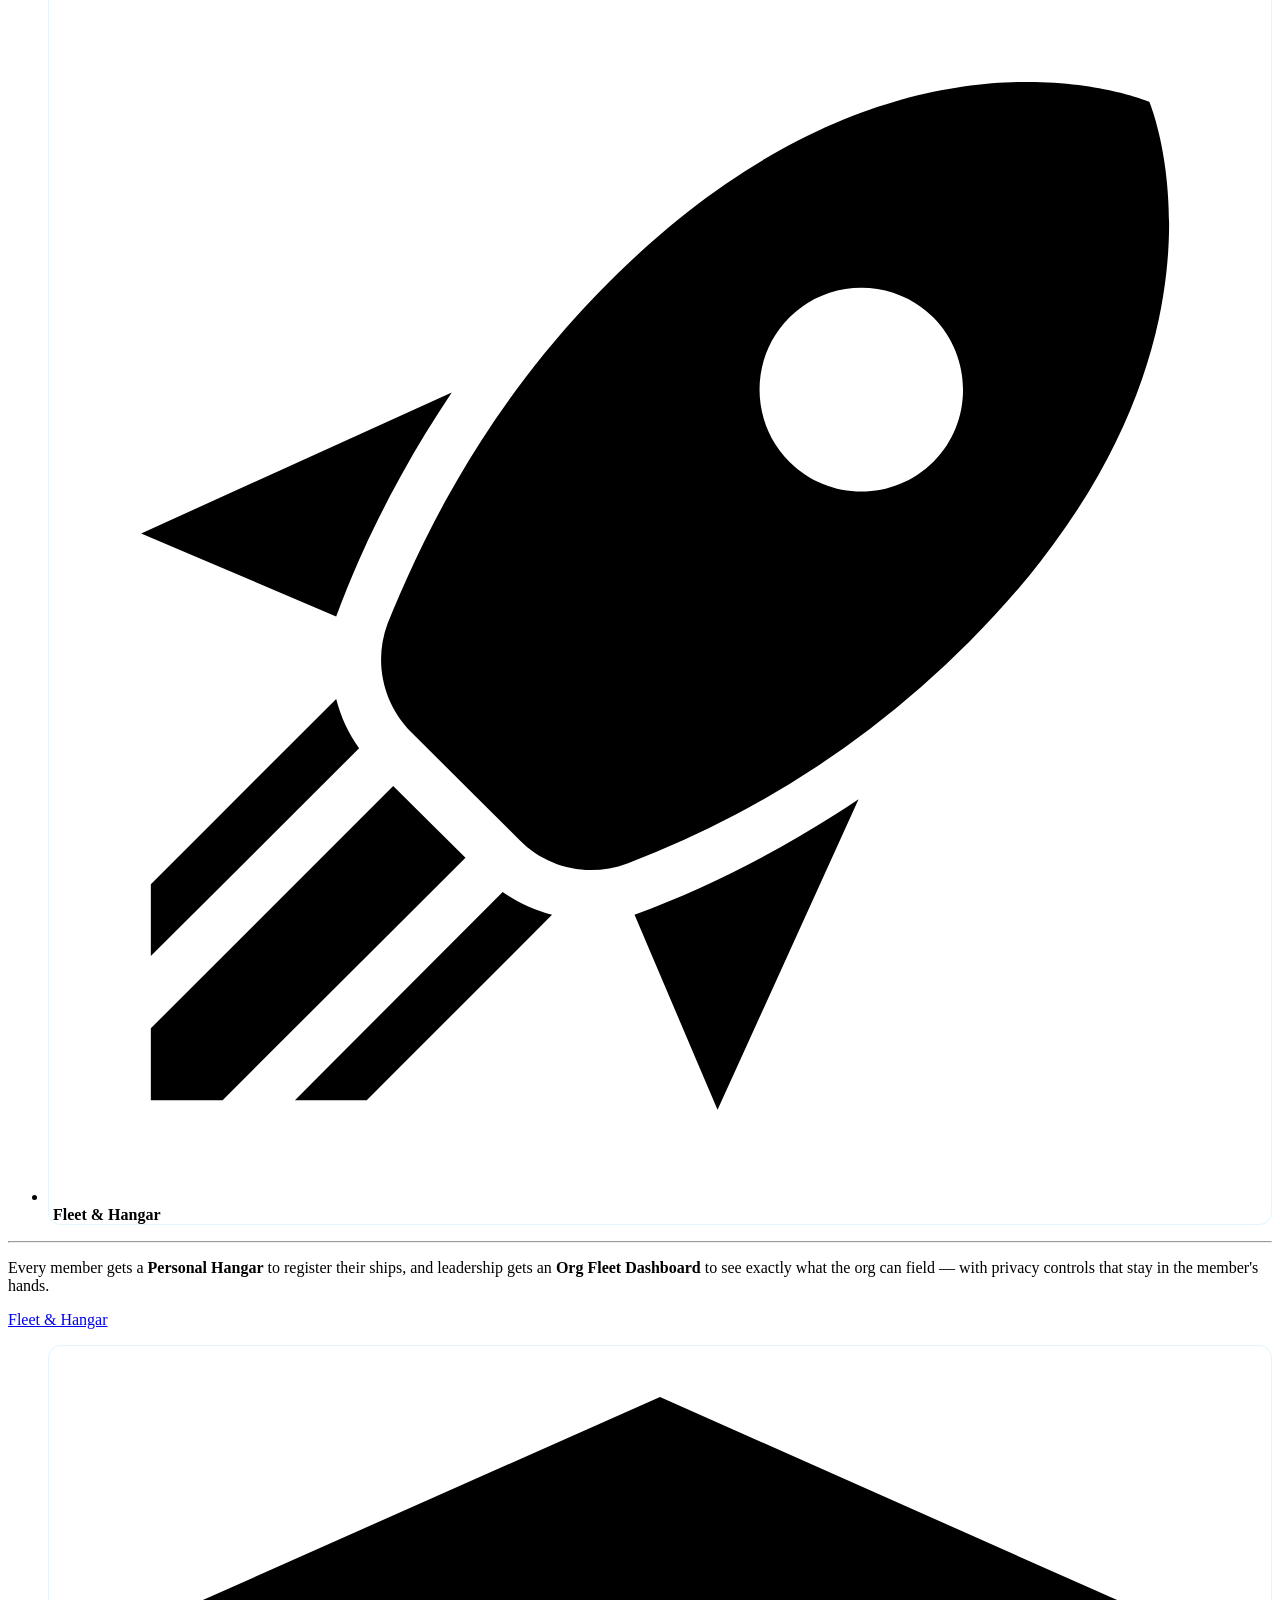
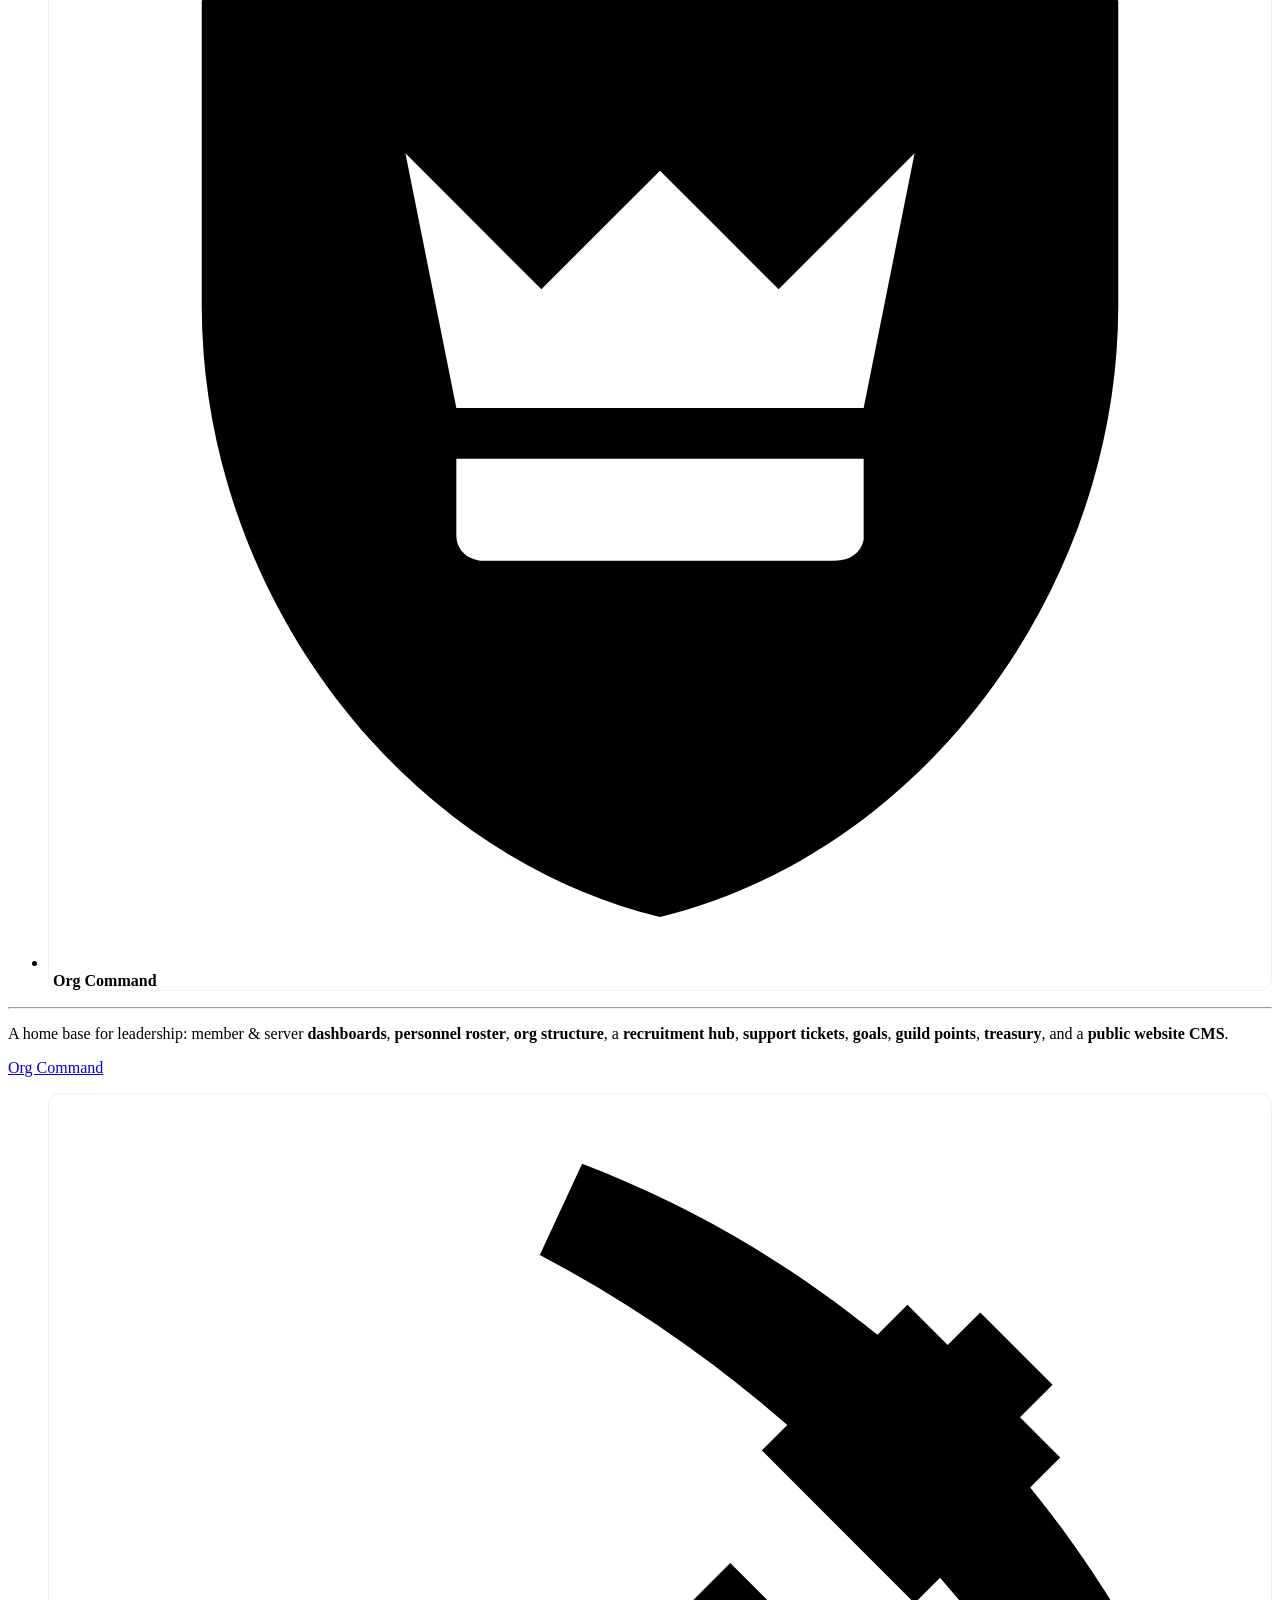
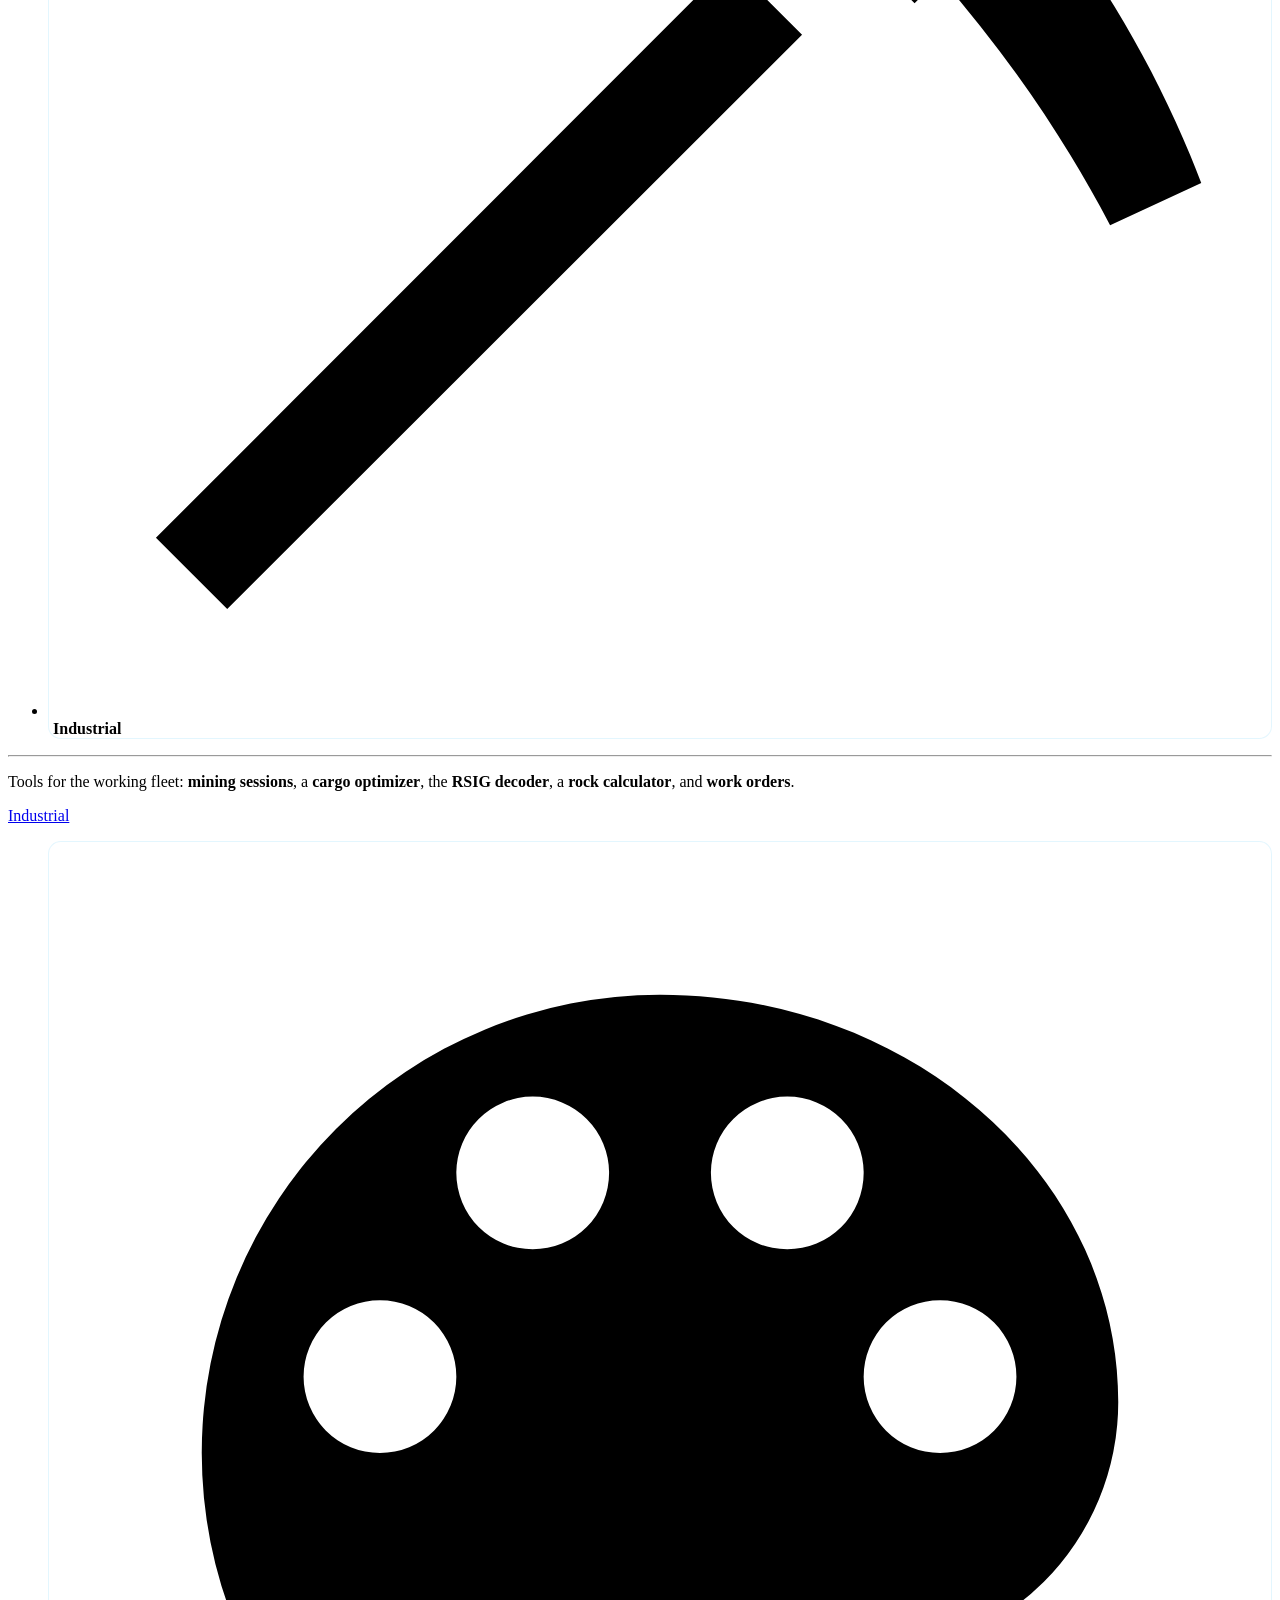
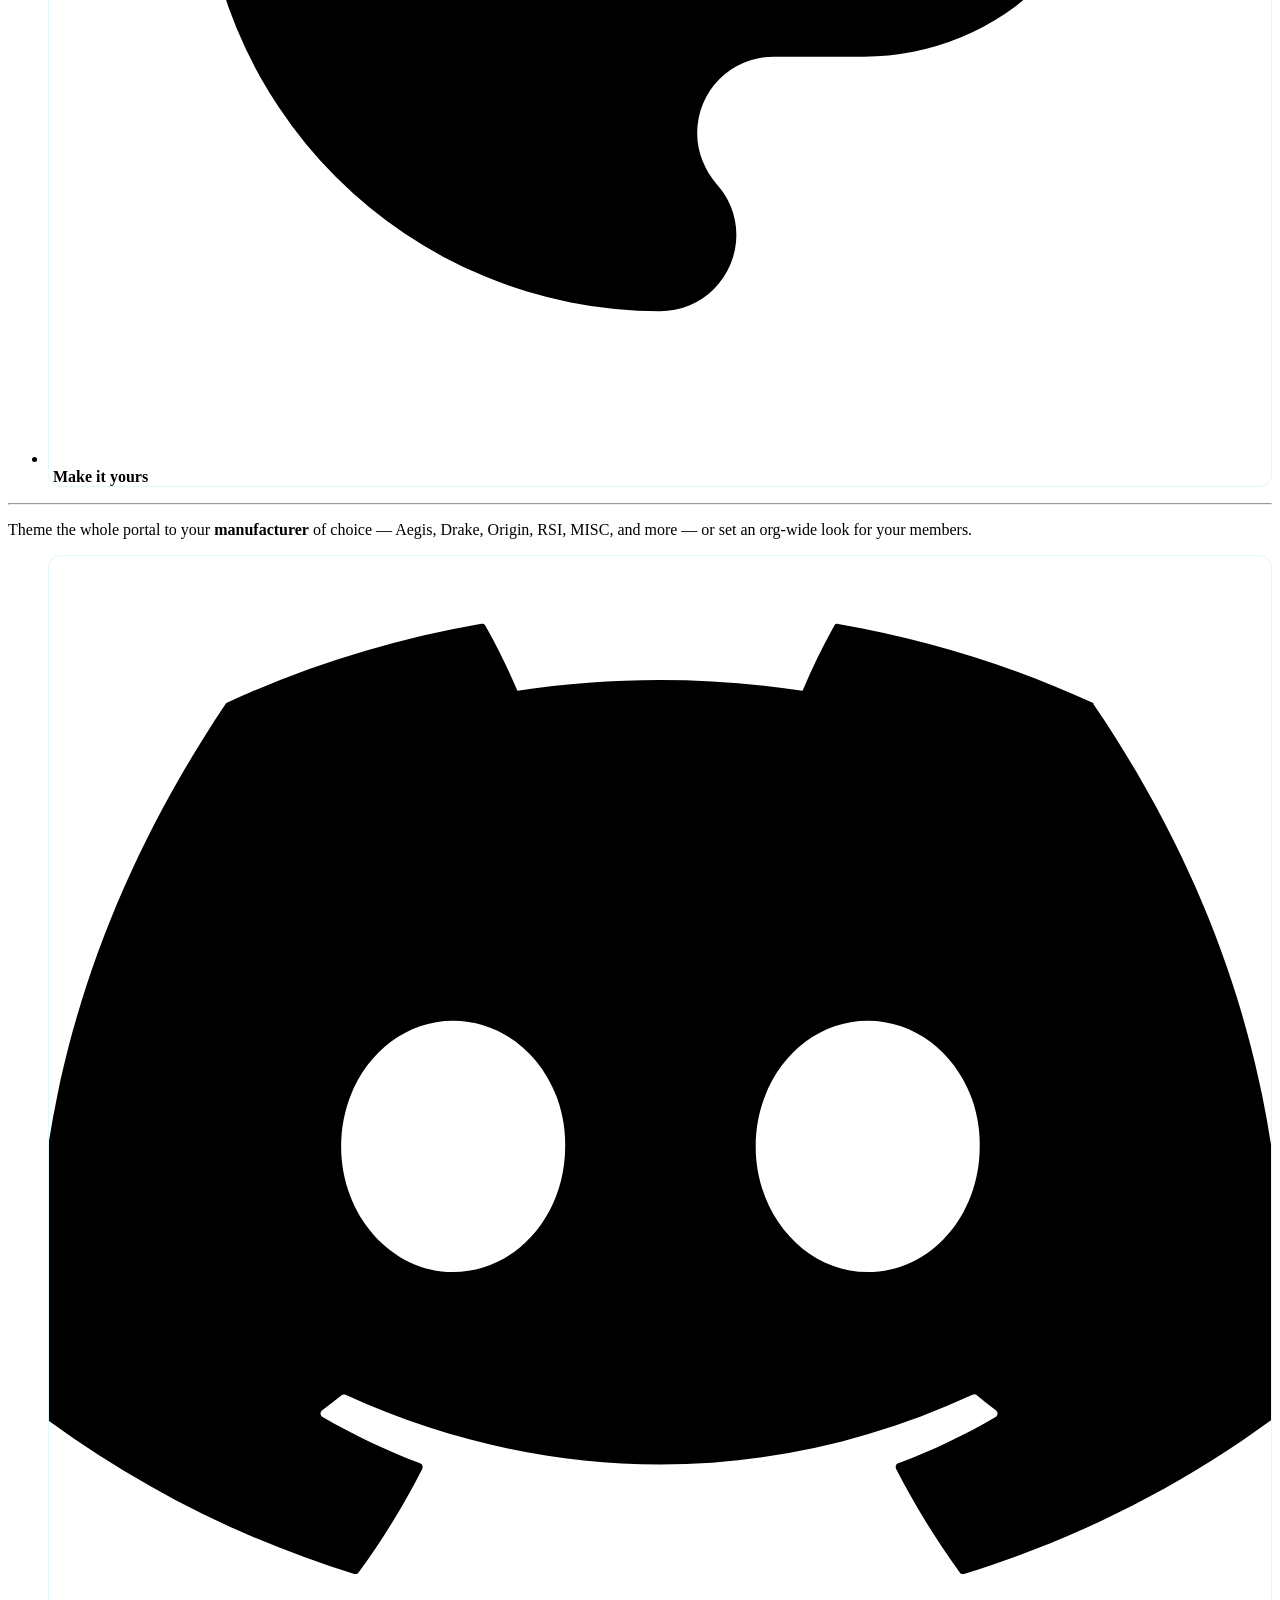
==== commit c0079087: "docs: publish site from SC-ORG-BOT@58966e1939f4557bd1277211545ead0feba5fa2d" ====
--- a/index.html
+++ b/index.html
@@ -254,36 +254,38 @@
   
   
   
-    <li class="md-tabs__item">
-      <a href="permissions/" class="md-tabs__link">
-        
-  
-  
-    
-  
-  Roles & Permissions
-
-      </a>
-    </li>
-  
-
-      
-        
-  
-  
-  
-  
-    <li class="md-tabs__item">
-      <a href="commands/" class="md-tabs__link">
-        
-  
-  
-    
-  
-  Discord Commands
-
-      </a>
-    </li>
+    
+    
+      <li class="md-tabs__item">
+        <a href="guides/events/" class="md-tabs__link">
+          
+  
+  
+  Guides
+
+        </a>
+      </li>
+    
+  
+
+      
+        
+  
+  
+  
+  
+    
+    
+      <li class="md-tabs__item">
+        <a href="permissions/" class="md-tabs__link">
+          
+  
+  
+  Reference
+
+        </a>
+      </li>
+    
   
 
       
@@ -456,6 +458,313 @@
   
   
   
+    
+    
+    
+    
+      
+      
+        
+      
+    
+    
+    <li class="md-nav__item md-nav__item--nested">
+      
+        
+        
+        <input class="md-nav__toggle md-toggle " type="checkbox" id="__nav_3" >
+        
+          
+          <label class="md-nav__link" for="__nav_3" id="__nav_3_label" tabindex="0">
+            
+  
+  
+  <span class="md-ellipsis">
+    
+  
+    Guides
+  
+
+    
+  </span>
+  
+  
+
+            <span class="md-nav__icon md-icon"></span>
+          </label>
+        
+        <nav class="md-nav" data-md-level="1" aria-labelledby="__nav_3_label" aria-expanded="false">
+          <label class="md-nav__title" for="__nav_3">
+            <span class="md-nav__icon md-icon"></span>
+            
+  
+    Guides
+  
+
+          </label>
+          <ul class="md-nav__list" data-md-scrollfix>
+            
+              
+                
+  
+  
+  
+  
+    <li class="md-nav__item">
+      <a href="guides/events/" class="md-nav__link">
+        
+  
+  
+  <span class="md-ellipsis">
+    
+  
+    Events & Ops
+  
+
+    
+  </span>
+  
+  
+
+      </a>
+    </li>
+  
+
+              
+            
+              
+                
+  
+  
+  
+  
+    <li class="md-nav__item">
+      <a href="guides/templates-and-recurring/" class="md-nav__link">
+        
+  
+  
+  <span class="md-ellipsis">
+    
+  
+    Templates & Recurring Ops
+  
+
+    
+  </span>
+  
+  
+
+      </a>
+    </li>
+  
+
+              
+            
+              
+                
+  
+  
+  
+  
+    <li class="md-nav__item">
+      <a href="guides/loot/" class="md-nav__link">
+        
+  
+  
+  <span class="md-ellipsis">
+    
+  
+    Loot Hub
+  
+
+    
+  </span>
+  
+  
+
+      </a>
+    </li>
+  
+
+              
+            
+              
+                
+  
+  
+  
+  
+    <li class="md-nav__item">
+      <a href="guides/fleet/" class="md-nav__link">
+        
+  
+  
+  <span class="md-ellipsis">
+    
+  
+    Fleet & Hangar
+  
+
+    
+  </span>
+  
+  
+
+      </a>
+    </li>
+  
+
+              
+            
+              
+                
+  
+  
+  
+  
+    <li class="md-nav__item">
+      <a href="guides/voice/" class="md-nav__link">
+        
+  
+  
+  <span class="md-ellipsis">
+    
+  
+    Voice Channels
+  
+
+    
+  </span>
+  
+  
+
+      </a>
+    </li>
+  
+
+              
+            
+              
+                
+  
+  
+  
+  
+    <li class="md-nav__item">
+      <a href="guides/org-command/" class="md-nav__link">
+        
+  
+  
+  <span class="md-ellipsis">
+    
+  
+    Org Command
+  
+
+    
+  </span>
+  
+  
+
+      </a>
+    </li>
+  
+
+              
+            
+              
+                
+  
+  
+  
+  
+    <li class="md-nav__item">
+      <a href="guides/industrial/" class="md-nav__link">
+        
+  
+  
+  <span class="md-ellipsis">
+    
+  
+    Industrial
+  
+
+    
+  </span>
+  
+  
+
+      </a>
+    </li>
+  
+
+              
+            
+          </ul>
+        </nav>
+      
+    </li>
+  
+
+    
+      
+      
+  
+  
+  
+  
+    
+    
+    
+    
+      
+      
+        
+      
+    
+    
+    <li class="md-nav__item md-nav__item--nested">
+      
+        
+        
+        <input class="md-nav__toggle md-toggle " type="checkbox" id="__nav_4" >
+        
+          
+          <label class="md-nav__link" for="__nav_4" id="__nav_4_label" tabindex="0">
+            
+  
+  
+  <span class="md-ellipsis">
+    
+  
+    Reference
+  
+
+    
+  </span>
+  
+  
+
+            <span class="md-nav__icon md-icon"></span>
+          </label>
+        
+        <nav class="md-nav" data-md-level="1" aria-labelledby="__nav_4_label" aria-expanded="false">
+          <label class="md-nav__title" for="__nav_4">
+            <span class="md-nav__icon md-icon"></span>
+            
+  
+    Reference
+  
+
+          </label>
+          <ul class="md-nav__list" data-md-scrollfix>
+            
+              
+                
+  
+  
+  
+  
     <li class="md-nav__item">
       <a href="permissions/" class="md-nav__link">
         
@@ -476,9 +785,10 @@
     </li>
   
 
-    
-      
-      
+              
+            
+              
+                
   
   
   
@@ -500,6 +810,42 @@
   
 
       </a>
+    </li>
+  
+
+              
+            
+              
+                
+  
+  
+  
+  
+    <li class="md-nav__item">
+      <a href="faq/" class="md-nav__link">
+        
+  
+  
+  <span class="md-ellipsis">
+    
+  
+    FAQ
+  
+
+    
+  </span>
+  
+  
+
+      </a>
+    </li>
+  
+
+              
+            
+          </ul>
+        </nav>
+      
     </li>
   
 
@@ -593,21 +939,25 @@
 </ul>
 <hr />
 <p>Plan an op in minutes with a guided <strong>event wizard</strong>. Members <strong>sign up</strong> for roles and ships in Discord, you reuse <strong>templates</strong> for regular runs, track <strong>attendance &amp; reliability</strong> over time, and settle the haul with the built-in <strong>Loot Hub</strong>.</p>
+<p><a href="guides/events/">Events &amp; Ops</a> · <a href="guides/loot/">Loot Hub</a></p>
 <ul>
 <li><span class="twemoji lg middle"><svg xmlns="http://www.w3.org/2000/svg" viewBox="0 0 24 24"><path d="m13.13 22.19-1.63-3.83c1.57-.58 3.04-1.36 4.4-2.27zM5.64 12.5l-3.83-1.63 6.1-2.77C7 9.46 6.22 10.93 5.64 12.5M21.61 2.39S16.66.269 11 5.93c-2.19 2.19-3.5 4.6-4.35 6.71-.28.75-.09 1.57.46 2.13l2.13 2.12c.55.56 1.37.74 2.12.46A19.1 19.1 0 0 0 18.07 13c5.66-5.66 3.54-10.61 3.54-10.61m-7.07 7.07c-.78-.78-.78-2.05 0-2.83s2.05-.78 2.83 0c.77.78.78 2.05 0 2.83s-2.05.78-2.83 0m-5.66 7.07-1.41-1.41zM6.24 22l3.64-3.64c-.34-.09-.67-.24-.97-.45L4.83 22zM2 22h1.41l4.77-4.76-1.42-1.41L2 20.59zm0-2.83 4.09-4.08c-.21-.3-.36-.62-.45-.97L2 17.76z"/></svg></span> &nbsp;<strong>Fleet &amp; Hangar</strong></li>
 </ul>
 <hr />
-<p>Every member gets a <strong>Personal Hangar</strong> to register their ships, and leadership gets an <strong>Org Fleet Dashboard</strong> to see exactly what the org can field.</p>
+<p>Every member gets a <strong>Personal Hangar</strong> to register their ships, and leadership gets an <strong>Org Fleet Dashboard</strong> to see exactly what the org can field — with privacy controls that stay in the member's hands.</p>
+<p><a href="guides/fleet/">Fleet &amp; Hangar</a></p>
 <ul>
 <li><span class="twemoji lg middle"><svg xmlns="http://www.w3.org/2000/svg" viewBox="0 0 24 24"><path d="m12 1 9 4v6c0 5.55-3.84 10.74-9 12-5.16-1.26-9-6.45-9-12V5zm4 13H8v1.5c0 .27.19.46.47.5h6.96c.31 0 .52-.16.57-.41V14m1-6-2.67 2.67L12 8.34l-2.33 2.33L7 8l1 5h8z"/></svg></span> &nbsp;<strong>Org Command</strong></li>
 </ul>
 <hr />
 <p>A home base for leadership: member &amp; server <strong>dashboards</strong>, <strong>personnel roster</strong>, <strong>org structure</strong>, a <strong>recruitment hub</strong>, <strong>support tickets</strong>, <strong>goals</strong>, <strong>guild points</strong>, <strong>treasury</strong>, and a <strong>public website CMS</strong>.</p>
+<p><a href="guides/org-command/">Org Command</a></p>
 <ul>
 <li><span class="twemoji lg middle"><svg xmlns="http://www.w3.org/2000/svg" viewBox="0 0 24 24"><path d="M14.79 10.62 3.5 21.9l-1.4-1.4L13.38 9.21zm4.48-2.89.59-.59-.79-.79.64-.64-1.42-1.42-.64.64-.79-.79-.59.59c-1.74-1.42-3.7-2.56-5.8-3.36l-.83 1.79c1.75.92 3.36 2.03 4.86 3.34L14 7l3 3 .5-.5c1.31 1.5 2.42 3.11 3.34 4.86l1.79-.83c-.8-2.1-1.94-4.06-3.36-5.8"/></svg></span> &nbsp;<strong>Industrial</strong></li>
 </ul>
 <hr />
 <p>Tools for the working fleet: <strong>mining sessions</strong>, a <strong>cargo optimizer</strong>, the <strong>RSIG decoder</strong>, a <strong>rock calculator</strong>, and <strong>work orders</strong>.</p>
+<p><a href="guides/industrial/">Industrial</a></p>
 <ul>
 <li><span class="twemoji lg middle"><svg xmlns="http://www.w3.org/2000/svg" viewBox="0 0 24 24"><path d="M17.5 12a1.5 1.5 0 0 1-1.5-1.5A1.5 1.5 0 0 1 17.5 9a1.5 1.5 0 0 1 1.5 1.5 1.5 1.5 0 0 1-1.5 1.5m-3-4A1.5 1.5 0 0 1 13 6.5 1.5 1.5 0 0 1 14.5 5 1.5 1.5 0 0 1 16 6.5 1.5 1.5 0 0 1 14.5 8m-5 0A1.5 1.5 0 0 1 8 6.5 1.5 1.5 0 0 1 9.5 5 1.5 1.5 0 0 1 11 6.5 1.5 1.5 0 0 1 9.5 8m-3 4A1.5 1.5 0 0 1 5 10.5 1.5 1.5 0 0 1 6.5 9 1.5 1.5 0 0 1 8 10.5 1.5 1.5 0 0 1 6.5 12M12 3a9 9 0 0 0-9 9 9 9 0 0 0 9 9 1.5 1.5 0 0 0 1.5-1.5c0-.39-.15-.74-.39-1-.23-.27-.38-.62-.38-1a1.5 1.5 0 0 1 1.5-1.5H16a5 5 0 0 0 5-5c0-4.42-4.03-8-9-8"/></svg></span> &nbsp;<strong>Make it yours</strong></li>
 </ul>
@@ -617,12 +967,14 @@
 <li><span class="twemoji lg middle"><svg xmlns="http://www.w3.org/2000/svg" viewBox="0 0 576 512"><!--! Font Awesome Free 7.1.0 by @fontawesome - https://fontawesome.com License - https://fontawesome.com/license/free (Icons: CC BY 4.0, Fonts: SIL OFL 1.1, Code: MIT License) Copyright 2025 Fonticons, Inc.--><path d="M492.5 69.8c-.2-.3-.4-.6-.8-.7-38.1-17.5-78.4-30-119.7-37.1-.4-.1-.8 0-1.1.1s-.6.4-.8.8c-5.5 9.9-10.5 20.2-14.9 30.6-44.6-6.8-89.9-6.8-134.4 0-4.5-10.5-9.5-20.7-15.1-30.6-.2-.3-.5-.6-.8-.8s-.7-.2-1.1-.2C162.5 39 122.2 51.5 84.1 69c-.3.1-.6.4-.8.7C7.1 183.5-13.8 294.6-3.6 404.2c0 .3.1.5.2.8s.3.4.5.6c44.4 32.9 94 58 146.8 74.2.4.1.8.1 1.1 0s.7-.4.9-.7c11.3-15.4 21.4-31.8 30-48.8.1-.2.2-.5.2-.8s0-.5-.1-.8-.2-.5-.4-.6-.4-.3-.7-.4c-15.8-6.1-31.2-13.4-45.9-21.9-.3-.2-.5-.4-.7-.6s-.3-.6-.3-.9 0-.6.2-.9.3-.5.6-.7c3.1-2.3 6.2-4.7 9.1-7.1.3-.2.6-.4.9-.4s.7 0 1 .1c96.2 43.9 200.4 43.9 295.5 0 .3-.1.7-.2 1-.2s.7.2.9.4c2.9 2.4 6 4.9 9.1 7.2.2.2.4.4.6.7s.2.6.2.9-.1.6-.3.9-.4.5-.6.6c-14.7 8.6-30 15.9-45.9 21.8-.2.1-.5.2-.7.4s-.3.4-.4.7-.1.5-.1.8.1.5.2.8c8.8 17 18.8 33.3 30 48.8.2.3.6.6.9.7s.8.1 1.1 0c52.9-16.2 102.6-41.3 147.1-74.2.2-.2.4-.4.5-.6s.2-.5.2-.8c12.3-126.8-20.5-236.9-86.9-334.5zm-302 267.7c-29 0-52.8-26.6-52.8-59.2s23.4-59.2 52.8-59.2c29.7 0 53.3 26.8 52.8 59.2 0 32.7-23.4 59.2-52.8 59.2m195.4 0c-29 0-52.8-26.6-52.8-59.2s23.4-59.2 52.8-59.2c29.7 0 53.3 26.8 52.8 59.2 0 32.7-23.2 59.2-52.8 59.2"/></svg></span> &nbsp;<strong>Lives in Discord</strong></li>
 </ul>
 <hr />
-<p>Signups, reminders, and pings happen right where your members already are. Your leadership commands from the web; your members never leave chat.</p>
+<p>Signups, reminders, and pings happen right where your members already are — plus <strong>join-to-create voice channels</strong> for the ops nobody scheduled. Your leadership commands from the web; your members never leave chat.</p>
+<p><a href="commands/">Discord Commands</a> · <a href="guides/voice/">Voice Channels</a></p>
 </div>
 <h2 id="ready-to-launch">Ready to launch?<a class="headerlink" href="#ready-to-launch" title="Permanent link">&para;</a></h2>
 <p>Getting started takes a few minutes and zero installs — sign in with Discord, add
 the bot, set up your org, and run your first op.</p>
 <p><a class="md-button md-button--primary" href="getting-started/">Get started <span class="twemoji"><svg xmlns="http://www.w3.org/2000/svg" viewBox="0 0 24 24"><path d="M4 11v2h12l-5.5 5.5 1.42 1.42L19.84 12l-7.92-7.92L10.5 5.5 16 11z"/></svg></span></a>
+<a class="md-button" href="guides/events/">Browse the guides</a>
 <a class="md-button" href="https://starorg.tools">Open the app</a></p>
 <hr />
 <p class="sol-center">
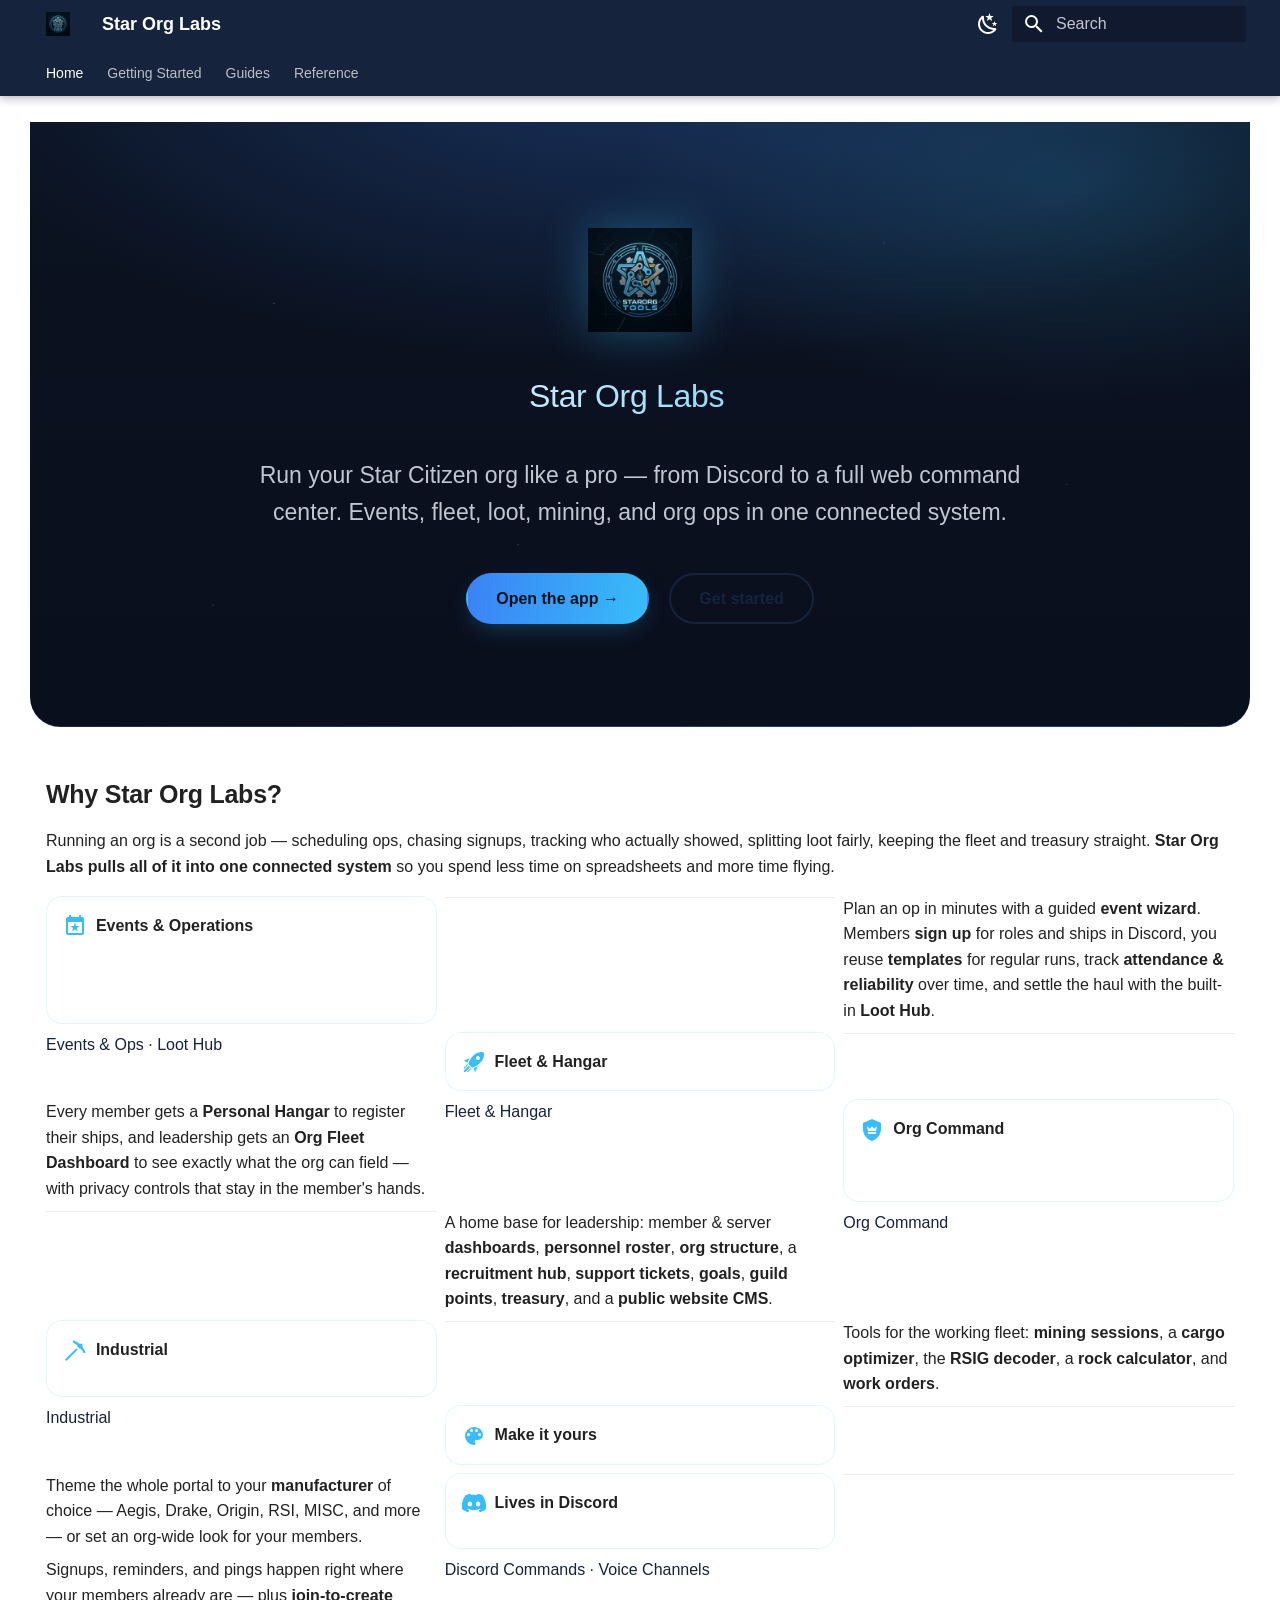
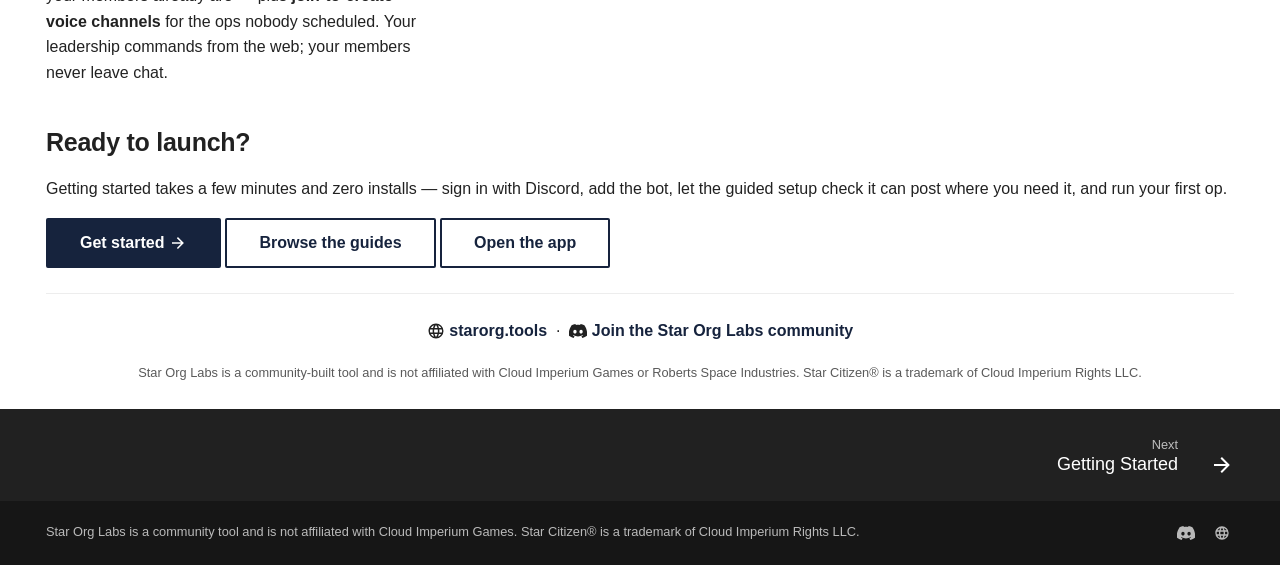
==== commit 97ce03d5: "docs: publish site from SC-ORG-BOT@248a64d02f2e7b3041ea776325a72f68de4da7e7" ====
--- a/index.html
+++ b/index.html
@@ -23,7 +23,7 @@
       
       
       <link rel="icon" href="assets/logo.png">
-      <meta name="generator" content="mkdocs-1.6.1, mkdocs-material-9.7.7">
+      <meta name="generator" content="mkdocs-1.6.1, mkdocs-material-9.8.0">
     
     
       
@@ -31,10 +31,10 @@
       
     
     
-      <link rel="stylesheet" href="assets/stylesheets/main.ec1eaa64.min.css">
-      
-        
-        <link rel="stylesheet" href="assets/stylesheets/palette.ab4e12ef.min.css">
+      <link rel="stylesheet" href="assets/stylesheets/main.57a0d79d.min.css">
+      
+        
+        <link rel="stylesheet" href="assets/stylesheets/palette.fb2fffe2.min.css">
       
       
 
@@ -631,6 +631,34 @@
     
   
     Voice Channels
+  
+
+    
+  </span>
+  
+  
+
+      </a>
+    </li>
+  
+
+              
+            
+              
+                
+  
+  
+  
+  
+    <li class="md-nav__item">
+      <a href="guides/comms-ops/" class="md-nav__link">
+        
+  
+  
+  <span class="md-ellipsis">
+    
+  
+    Comms Ops Panel
   
 
     
@@ -972,7 +1000,7 @@
 </div>
 <h2 id="ready-to-launch">Ready to launch?<a class="headerlink" href="#ready-to-launch" title="Permanent link">&para;</a></h2>
 <p>Getting started takes a few minutes and zero installs — sign in with Discord, add
-the bot, set up your org, and run your first op.</p>
+the bot, let the guided setup check it can post where you need it, and run your first op.</p>
 <p><a class="md-button md-button--primary" href="getting-started/">Get started <span class="twemoji"><svg xmlns="http://www.w3.org/2000/svg" viewBox="0 0 24 24"><path d="M4 11v2h12l-5.5 5.5 1.42 1.42L19.84 12l-7.92-7.92L10.5 5.5 16 11z"/></svg></span></a>
 <a class="md-button" href="guides/events/">Browse the guides</a>
 <a class="md-button" href="https://starorg.tools">Open the app</a></p>
@@ -1092,10 +1120,10 @@
     
       
       
-      <script id="__config" type="application/json">{"annotate": null, "base": ".", "features": ["navigation.tabs", "navigation.tabs.sticky", "navigation.top", "navigation.instant", "navigation.instant.progress", "navigation.footer", "navigation.sections", "search.suggest", "search.highlight", "search.share", "content.code.copy", "content.tabs.link", "toc.follow"], "search": "assets/javascripts/workers/search.2c215733.min.js", "tags": null, "translations": {"clipboard.copied": "Copied to clipboard", "clipboard.copy": "Copy to clipboard", "search.result.more.one": "1 more on this page", "search.result.more.other": "# more on this page", "search.result.none": "No matching documents", "search.result.one": "1 matching document", "search.result.other": "# matching documents", "search.result.placeholder": "Type to start searching", "search.result.term.missing": "Missing", "select.version": "Select version"}, "version": null}</script>
-    
-    
-      <script src="assets/javascripts/bundle.d7400e89.min.js"></script>
+      <script id="__config" type="application/json">{"annotate": null, "base": ".", "features": ["navigation.tabs", "navigation.tabs.sticky", "navigation.top", "navigation.instant", "navigation.instant.progress", "navigation.footer", "navigation.sections", "search.suggest", "search.highlight", "search.share", "content.code.copy", "content.tabs.link", "toc.follow"], "search": "assets/javascripts/workers/search.a7633da7.min.js", "tags": null, "translations": {"clipboard.copied": "Copied to clipboard", "clipboard.copy": "Copy to clipboard", "search.result.more.one": "1 more on this page", "search.result.more.other": "# more on this page", "search.result.none": "No matching documents", "search.result.one": "1 matching document", "search.result.other": "# matching documents", "search.result.placeholder": "Type to start searching", "search.result.term.missing": "Missing", "select.version": "Select version"}, "version": null}</script>
+    
+    
+      <script src="assets/javascripts/bundle.c21346df.min.js"></script>
       
     
   </body>
--- a/assets/stylesheets/main.57a0d79d.min.css
+++ b/assets/stylesheets/main.57a0d79d.min.css
@@ -0,0 +1,6 @@
+@charset "UTF-8";html{box-sizing:border-box;-webkit-text-size-adjust:none;-moz-text-size-adjust:none;text-size-adjust:none}*,:after,:before{box-sizing:inherit}@media(prefers-reduced-motion){*,:after,:before{transition:none!important}}body{margin:0;-webkit-font-smoothing:antialiased;-moz-osx-font-smoothing:grayscale;--md-text-font-family:var(--md-text-font, _),
+    -apple-system, BlinkMacSystemFont, Helvetica, Arial, sans-serif;--md-code-font-family:var(--md-code-font, _),
+    SFMono-Regular, Consolas, Menlo, monospace}.md-typeset code:not(.focus-visible),a,button,input,label{-webkit-tap-highlight-color:transparent}a{color:inherit;text-decoration:none}hr{box-sizing:initial;display:block;height:.05rem;padding:0;overflow:visible;border:0}small{font-size:80%}sub,sup{line-height:1em}img{border-style:none}table{border-spacing:0;border-collapse:initial}td,th{font-weight:400;vertical-align:top}button{padding:0;margin:0;font-family:inherit;font-size:inherit;background:#0000;border:0}input{border:0;outline:none}:root{--md-primary-fg-color:#4051b5;--md-primary-fg-color--light:#5d6cc0;--md-primary-fg-color--dark:#303fa1;--md-primary-bg-color:#fff;--md-primary-bg-color--light:#ffffffb3;--md-accent-fg-color:#526cfe;--md-accent-fg-color--transparent:#526cfe1a;--md-accent-bg-color:#fff;--md-accent-bg-color--light:#ffffffb3;--md-typeset-table-sort-icon:url("data:image/svg+xml;charset=utf-8,<svg xmlns='http://www.w3.org/2000/svg' viewBox='0 0 24 24'><path d='m18 21-4-4h3V7h-3l4-4 4 4h-3v10h3M2 19v-2h10v2M2 13v-2h7v2M2 7V5h4v2z'/></svg>");--md-typeset-table-sort-icon--asc:url("data:image/svg+xml;charset=utf-8,<svg xmlns='http://www.w3.org/2000/svg' viewBox='0 0 24 24'><path d='M19 17h3l-4 4-4-4h3V3h2M2 17h10v2H2M6 5v2H2V5m0 6h7v2H2z'/></svg>");--md-typeset-table-sort-icon--desc:url("data:image/svg+xml;charset=utf-8,<svg xmlns='http://www.w3.org/2000/svg' viewBox='0 0 24 24'><path d='M19 7h3l-4-4-4 4h3v14h2M2 17h10v2H2M6 5v2H2V5m0 6h7v2H2z'/></svg>")}[data-md-color-scheme=default]{color-scheme:light}[data-md-color-scheme=default] img[src$="#gh-dark-mode-only"],[data-md-color-scheme=default] img[src$="#only-dark"]{display:none}:root,[data-md-color-scheme=default]{--md-hue:225deg;--md-default-fg-color:#000000de;--md-default-fg-color--light:#0000008a;--md-default-fg-color--lighter:#00000052;--md-default-fg-color--lightest:#00000012;--md-default-bg-color:#fff;--md-default-bg-color--light:#ffffffb3;--md-default-bg-color--lighter:#ffffff4d;--md-default-bg-color--lightest:#ffffff1f;--md-code-fg-color:#36464e;--md-code-bg-color:#f5f5f5;--md-code-bg-color--light:#f5f5f5b3;--md-code-bg-color--lighter:#f5f5f54d;--md-code-hl-color:#4287ff;--md-code-hl-color--light:#4287ff1a;--md-code-hl-number-color:#d52a2a;--md-code-hl-special-color:#db1457;--md-code-hl-function-color:#a846b9;--md-code-hl-constant-color:#6e59d9;--md-code-hl-keyword-color:#3f6ec6;--md-code-hl-string-color:#1c7d4d;--md-code-hl-name-color:var(--md-code-fg-color);--md-code-hl-operator-color:var(--md-default-fg-color--light);--md-code-hl-punctuation-color:var(--md-default-fg-color--light);--md-code-hl-comment-color:var(--md-default-fg-color--light);--md-code-hl-generic-color:var(--md-default-fg-color--light);--md-code-hl-variable-color:var(--md-default-fg-color--light);--md-typeset-color:var(--md-default-fg-color);--md-typeset-a-color:var(--md-primary-fg-color);--md-typeset-del-color:#f5503d26;--md-typeset-ins-color:#0bd57026;--md-typeset-kbd-color:#fafafa;--md-typeset-kbd-accent-color:#fff;--md-typeset-kbd-border-color:#b8b8b8;--md-typeset-mark-color:#ffff0080;--md-typeset-table-color:#0000001f;--md-typeset-table-color--light:#00000009;--md-admonition-fg-color:var(--md-default-fg-color);--md-admonition-bg-color:var(--md-default-bg-color);--md-warning-fg-color:#000000de;--md-warning-bg-color:#ff9;--md-footer-fg-color:#fff;--md-footer-fg-color--light:#ffffffb3;--md-footer-fg-color--lighter:#ffffff73;--md-footer-bg-color:#000000de;--md-footer-bg-color--dark:#00000052;--md-shadow-z1:0 0.2rem 0.5rem #0000000d,
+    0 0 0.05rem #0000001a;--md-shadow-z2:0 0.2rem 0.5rem #0000001a,
+    0 0 0.05rem #00000040;--md-shadow-z3:0 0.2rem 0.5rem #0003,
+    0 0 0.05rem #00000059}.md-icon svg{display:block;width:1.2rem;height:1.2rem;fill:currentcolor}aside,body,input{font-family:var(--md-text-font-family);font-feature-settings:"kern","liga";color:var(--md-typeset-color)}code,kbd,pre{font-family:var(--md-code-font-family);font-feature-settings:"kern"}.md-typeset{font-size:.8rem;line-height:1.6;overflow-wrap:break-word;-webkit-print-color-adjust:exact;color-adjust:exact}@media print{.md-typeset{font-size:.68rem}.md-typeset code,.md-typeset kbd,.md-typeset pre{white-space:pre-wrap}}.md-typeset blockquote,.md-typeset dl,.md-typeset figure,.md-typeset ol,.md-typeset pre,.md-typeset ul{margin-top:1em;margin-bottom:1em}.md-typeset h1{margin:0 0 1.25em;font-size:2em;line-height:1.3;color:var(--md-default-fg-color--light)}.md-typeset h1,.md-typeset h2{font-weight:300;letter-spacing:-.01em}.md-typeset h2{margin:1.6em 0 .64em;font-size:1.5625em;line-height:1.4}.md-typeset h3{margin:1.6em 0 .8em;font-size:1.25em;font-weight:400;line-height:1.5;letter-spacing:-.01em}.md-typeset h2+h3{margin-top:.8em}.md-typeset h4{margin:1em 0;font-weight:700;letter-spacing:-.01em}.md-typeset h5,.md-typeset h6{margin:1.25em 0;font-size:.8em;font-weight:700;color:var(--md-default-fg-color--light);letter-spacing:-.01em}.md-typeset h5{text-transform:uppercase}.md-typeset h5 code{text-transform:none}.md-typeset hr{display:flow-root;margin:1.5em 0;border-bottom:.05rem solid var(--md-default-fg-color--lightest)}.md-typeset a{color:var(--md-typeset-a-color);word-break:break-word}.md-typeset a,.md-typeset a:before{transition:color 125ms}.md-typeset a:focus,.md-typeset a:hover{color:var(--md-accent-fg-color)}.md-typeset a:focus code,.md-typeset a:hover code{color:var(--md-accent-fg-color);background-color:var(--md-accent-fg-color--transparent)}.md-typeset a code{color:var(--md-typeset-a-color)}.md-typeset a.focus-visible{outline-color:var(--md-accent-fg-color);outline-offset:.2rem}.md-typeset code,.md-typeset kbd,.md-typeset pre{font-variant-ligatures:none;color:var(--md-code-fg-color);direction:ltr;transition:background-color 125ms}.md-typeset code{padding:0 .2941176471em;font-size:.85em;word-break:break-word;background-color:var(--md-code-bg-color);border-radius:.1rem;-webkit-box-decoration-break:clone;box-decoration-break:clone;transition:color 125ms,background-color 125ms}.md-typeset code:not(.focus-visible){outline:none}.md-typeset pre{position:relative;display:flow-root;line-height:1.4}.md-typeset pre>code{display:block;padding:.7720588235em 1.1764705882em;margin:0;overflow:auto;word-break:normal;touch-action:auto;scrollbar-color:var(--md-default-fg-color--lighter) #0000;scrollbar-width:thin;outline-color:var(--md-accent-fg-color);box-shadow:none;-webkit-box-decoration-break:slice;box-decoration-break:slice}.md-typeset pre>code:hover{scrollbar-color:var(--md-accent-fg-color) #0000}.md-typeset pre>code::-webkit-scrollbar{width:.2rem;height:.2rem}.md-typeset pre>code::-webkit-scrollbar-thumb{background-color:var(--md-default-fg-color--lighter)}.md-typeset pre>code::-webkit-scrollbar-thumb:hover{background-color:var(--md-accent-fg-color)}.md-typeset kbd{display:inline-block;padding:0 .6666666667em;font-size:.75em;color:var(--md-default-fg-color);word-break:break-word;vertical-align:text-top;background-color:var(--md-typeset-kbd-color);border-radius:.1rem;box-shadow:0 .1rem 0 .05rem var(--md-typeset-kbd-border-color),0 .1rem 0 var(--md-typeset-kbd-border-color),0 -.1rem .2rem var(--md-typeset-kbd-accent-color) inset}.md-typeset mark{color:inherit;word-break:break-word;background-color:var(--md-typeset-mark-color);-webkit-box-decoration-break:clone;box-decoration-break:clone}.md-typeset abbr{text-decoration:none;cursor:help}.md-typeset [data-preview],.md-typeset abbr{border-bottom:.05rem dotted var(--md-default-fg-color--light)}.md-typeset small{opacity:.75}[dir=ltr] .md-typeset sub,[dir=ltr] .md-typeset sup{margin-left:.078125em}[dir=rtl] .md-typeset sub,[dir=rtl] .md-typeset sup{margin-right:.078125em}[dir=ltr] .md-typeset blockquote{padding-left:.6rem;border-left:.2rem solid var(--md-default-fg-color--lighter)}[dir=rtl] .md-typeset blockquote{padding-right:.6rem;border-right:.2rem solid var(--md-default-fg-color--lighter)}.md-typeset blockquote{margin-left:0;margin-right:0;color:var(--md-default-fg-color--light)}.md-typeset ul{list-style-type:disc}.md-typeset ul[type]{list-style-type:revert-layer}[dir=ltr] .md-typeset ol,[dir=ltr] .md-typeset ol li ol,[dir=ltr] .md-typeset ol li ul,[dir=ltr] .md-typeset ul,[dir=ltr] .md-typeset ul li ol,[dir=ltr] .md-typeset ul li ul{margin-left:.625em}[dir=rtl] .md-typeset ol,[dir=rtl] .md-typeset ol li ol,[dir=rtl] .md-typeset ol li ul,[dir=rtl] .md-typeset ul,[dir=rtl] .md-typeset ul li ol,[dir=rtl] .md-typeset ul li ul{margin-right:.625em}.md-typeset ol,.md-typeset ul{padding:0}.md-typeset ol:not([hidden]),.md-typeset ul:not([hidden]){display:flow-root}.md-typeset ol ol,.md-typeset ul ol{list-style-type:lower-alpha}.md-typeset ol ol ol,.md-typeset ul ol ol{list-style-type:lower-roman}.md-typeset ol ol ol ol,.md-typeset ul ol ol ol{list-style-type:upper-alpha}.md-typeset ol ol ol ol ol,.md-typeset ul ol ol ol ol{list-style-type:upper-roman}.md-typeset ol[type],.md-typeset ul[type]{list-style-type:revert-layer}[dir=ltr] .md-typeset ol li,[dir=ltr] .md-typeset ul li{margin-left:1.25em}[dir=rtl] .md-typeset ol li,[dir=rtl] .md-typeset ul li{margin-right:1.25em}.md-typeset ol li,.md-typeset ul li{margin-bottom:.5em}.md-typeset ol li blockquote,.md-typeset ol li p,.md-typeset ul li blockquote,.md-typeset ul li p{margin:.5em 0}.md-typeset ol li:last-child,.md-typeset ul li:last-child{margin-bottom:0}.md-typeset ol li ol,.md-typeset ol li ul,.md-typeset ul li ol,.md-typeset ul li ul{margin-top:.5em;margin-bottom:.5em}[dir=ltr] .md-typeset dd{margin-left:1.875em}[dir=rtl] .md-typeset dd{margin-right:1.875em}.md-typeset dd{margin-top:1em;margin-bottom:1.5em}.md-typeset img,.md-typeset svg,.md-typeset video{max-width:100%;height:auto}.md-typeset img[align=left]{margin:1em 1em 1em 0}.md-typeset img[align=right]{margin:1em 0 1em 1em}.md-typeset img[align]:only-child{margin-top:0}.md-typeset figure{display:flow-root;width:fit-content;max-width:100%;margin:1em auto;text-align:center}.md-typeset figure img{display:block;margin:0 auto}.md-typeset figcaption{max-width:24rem;margin:1em auto;font-style:italic}.md-typeset iframe{max-width:100%}.md-typeset table:not([class]){display:inline-block;max-width:100%;overflow:auto;font-size:.64rem;touch-action:auto;background-color:var(--md-default-bg-color);border:.05rem solid var(--md-typeset-table-color);border-radius:.1rem}@media print{.md-typeset table:not([class]){display:table}}.md-typeset table:not([class])+*{margin-top:1.5em}.md-typeset table:not([class]) td>:first-child,.md-typeset table:not([class]) th>:first-child{margin-top:0}.md-typeset table:not([class]) td>:last-child,.md-typeset table:not([class]) th>:last-child{margin-bottom:0}.md-typeset table:not([class]) td:not([align]),.md-typeset table:not([class]) th:not([align]){text-align:left}[dir=rtl] .md-typeset table:not([class]) td:not([align]),[dir=rtl] .md-typeset table:not([class]) th:not([align]){text-align:right}.md-typeset table:not([class]) th{min-width:5rem;padding:.9375em 1.25em;font-weight:700;vertical-align:top}.md-typeset table:not([class]) td{padding:.9375em 1.25em;vertical-align:top;border-top:.05rem solid var(--md-typeset-table-color)}.md-typeset table:not([class]) tbody tr{transition:background-color 125ms}.md-typeset table:not([class]) tbody tr:hover{background-color:var(--md-typeset-table-color--light);box-shadow:0 .05rem 0 var(--md-default-bg-color) inset}.md-typeset table:not([class]) a{word-break:normal}.md-typeset table th[role=columnheader]{cursor:pointer}[dir=ltr] .md-typeset table th[role=columnheader]:after{margin-left:.5em}[dir=rtl] .md-typeset table th[role=columnheader]:after{margin-right:.5em}.md-typeset table th[role=columnheader]:after{display:inline-block;width:1.2em;height:1.2em;vertical-align:text-bottom;content:"";-webkit-mask-image:var(--md-typeset-table-sort-icon);mask-image:var(--md-typeset-table-sort-icon);-webkit-mask-repeat:no-repeat;mask-repeat:no-repeat;-webkit-mask-size:contain;mask-size:contain;transition:background-color 125ms}.md-typeset table th[role=columnheader]:hover:after{background-color:var(--md-default-fg-color--lighter)}.md-typeset table th[role=columnheader][aria-sort=ascending]:after{background-color:var(--md-default-fg-color--light);-webkit-mask-image:var(--md-typeset-table-sort-icon--asc);mask-image:var(--md-typeset-table-sort-icon--asc)}.md-typeset table th[role=columnheader][aria-sort=descending]:after{background-color:var(--md-default-fg-color--light);-webkit-mask-image:var(--md-typeset-table-sort-icon--desc);mask-image:var(--md-typeset-table-sort-icon--desc)}.md-typeset__scrollwrap{margin:1em -.8rem;overflow-x:auto;touch-action:auto}.md-typeset__table{display:inline-block;padding:0 .8rem;margin-bottom:.5em}@media print{.md-typeset__table{display:block}}html .md-typeset__table table{display:table;width:100%;margin:0;overflow:hidden}@media screen and (max-width:44.984375em){.md-content__inner>pre{margin:1em -.8rem}.md-content__inner>pre code{border-radius:0}}.md-typeset .md-author{position:relative;display:block;flex-shrink:0;width:1.6rem;height:1.6rem;overflow:hidden;border-radius:100%;transition:color 125ms,transform 125ms}.md-typeset .md-author img{display:block}.md-typeset .md-author--more{font-size:.6rem;font-weight:700;line-height:1.6rem;color:var(--md-default-fg-color--lighter);text-align:center;background:var(--md-default-fg-color--lightest)}.md-typeset .md-author--long{width:2.4rem;height:2.4rem}.md-typeset a.md-author{transform:scale(1)}.md-typeset a.md-author img{filter:grayscale(100%) opacity(75%);border-radius:100%;transition:filter 125ms}.md-typeset a.md-author:focus,.md-typeset a.md-author:hover{z-index:1;transform:scale(1.1)}.md-typeset a.md-author:focus img,.md-typeset a.md-author:hover img{filter:grayscale(0)}.md-banner{overflow:auto;color:var(--md-footer-fg-color);background-color:var(--md-footer-bg-color)}@media print{.md-banner{display:none}}.md-banner--warning{color:var(--md-warning-fg-color);background-color:var(--md-warning-bg-color)}.md-banner__inner{padding:0 .8rem;margin:.6rem auto;font-size:.7rem}[dir=ltr] .md-banner__button{float:right}[dir=rtl] .md-banner__button{float:left}.md-banner__button{color:inherit;cursor:pointer;transition:opacity .25s}.no-js .md-banner__button{display:none}.md-banner__button:hover{opacity:.7}html{height:100%;overflow-x:hidden;font-size:125%}@media screen and (min-width:100em){html{font-size:137.5%}}@media screen and (min-width:125em){html{font-size:150%}}body{position:relative;display:flex;flex-direction:column;width:100%;min-height:100%;font-size:.5rem;background-color:var(--md-default-bg-color)}@media print{body{display:block}}@media screen and (max-width:59.984375em){body[data-md-scrolllock]{position:fixed}}.md-grid{max-width:61rem;margin-left:auto;margin-right:auto}.md-container{display:flex;flex-grow:1;flex-direction:column}@media print{.md-container{display:block}}.md-main{flex-grow:1}.md-main__inner{display:flex;height:100%;margin-top:1.5rem}.md-ellipsis{overflow:hidden;text-overflow:ellipsis}.md-toggle{display:none}.md-option{position:absolute;width:0;height:0;opacity:0}.md-option:checked+label:not([hidden]){display:block}.md-option.focus-visible+label{outline-style:auto;outline-color:var(--md-accent-fg-color)}.md-skip{position:fixed;z-index:-1;padding:.3rem .5rem;margin:.5rem;font-size:.64rem;color:var(--md-default-bg-color);background-color:var(--md-default-fg-color);border-radius:.1rem;outline-color:var(--md-accent-fg-color);opacity:0;transform:translateY(.4rem)}.md-skip:focus{z-index:10;opacity:1;transition:transform .25s cubic-bezier(.4,0,.2,1),opacity 175ms 75ms;transform:translateY(0)}@page{margin:25mm}:root{--md-clipboard-icon:url("data:image/svg+xml;charset=utf-8,<svg xmlns='http://www.w3.org/2000/svg' viewBox='0 0 24 24'><path d='M19 21H8V7h11m0-2H8a2 2 0 0 0-2 2v14a2 2 0 0 0 2 2h11a2 2 0 0 0 2-2V7a2 2 0 0 0-2-2m-3-4H4a2 2 0 0 0-2 2v14h2V3h12z'/></svg>");--md-code-select-icon:url("data:image/svg+xml;charset=utf-8,<svg xmlns='http://www.w3.org/2000/svg' viewBox='0 0 24 24'><path d='M19 19h-4v2h4c1.1 0 2-.9 2-2v-4h-2m0-12h-4v2h4v4h2V5c0-1.1-.9-2-2-2M5 5h4V3H5c-1.1 0-2 .9-2 2v4h2m0 6H3v4c0 1.1.9 2 2 2h4v-2H5zm2-4h2v2H7zm4 0h2v2h-2zm4 0h2v2h-2zM7 7h2v2H7zm4 0h2v2h-2zm4 0h2v2h-2zm-8 8h2v2H7zm4 0h2v2h-2zm4 0h2v2h-2z'/></svg>");--md-code-copy-icon:url("data:image/svg+xml;charset=utf-8,<svg xmlns='http://www.w3.org/2000/svg' viewBox='0 0 24 24'><path d='M19 21H8V7h11m0-2H8a2 2 0 0 0-2 2v14a2 2 0 0 0 2 2h11a2 2 0 0 0 2-2V7a2 2 0 0 0-2-2m-3-4H4a2 2 0 0 0-2 2v14h2V3h12z'/></svg>")}.md-clipboard{z-index:1;width:1.5em;height:1.5em;color:var(--md-default-fg-color--lightest);cursor:pointer;border-radius:.1rem;outline-color:var(--md-accent-fg-color);outline-offset:.1rem;transition:color .25s}@media print{.md-clipboard{display:none}}.md-clipboard:not(.focus-visible){outline:none;-webkit-tap-highlight-color:transparent}:hover>.md-clipboard{color:var(--md-default-fg-color--light)}.md-clipboard:focus,.md-clipboard:hover{color:var(--md-accent-fg-color)}.md-clipboard:after{display:block;width:1.125em;height:1.125em;margin:0 auto;content:"";background-color:currentcolor;-webkit-mask-image:var(--md-clipboard-icon);mask-image:var(--md-clipboard-icon);-webkit-mask-repeat:no-repeat;mask-repeat:no-repeat;-webkit-mask-position:center;mask-position:center;-webkit-mask-size:contain;mask-size:contain}.md-clipboard--inline{cursor:pointer}.md-clipboard--inline code{transition:color .25s,background-color .25s}.md-clipboard--inline:focus code,.md-clipboard--inline:hover code{color:var(--md-accent-fg-color);background-color:var(--md-accent-fg-color--transparent)}.md-typeset .md-code__content{display:grid}.md-code__nav{position:absolute;top:.25em;right:.25em;z-index:1;display:flex;gap:.2rem;padding:.2rem;background-color:var(--md-code-bg-color--lighter);border-radius:.1rem;transition:background-color .25s}:hover>.md-code__nav{background-color:var(--md-code-bg-color--light)}.md-code__button{display:block;width:1.5em;height:1.5em;color:var(--md-default-fg-color--lightest);cursor:pointer;outline-color:var(--md-accent-fg-color);outline-offset:.1rem;transition:color .25s}:hover>*>.md-code__button{color:var(--md-default-fg-color--light)}.md-code__button.focus-visible,.md-code__button:hover{color:var(--md-accent-fg-color)}.md-code__button--active{color:var(--md-default-fg-color)!important}.md-code__button:after{display:block;width:1.125em;height:1.125em;margin:0 auto;content:"";background-color:currentcolor;-webkit-mask-repeat:no-repeat;mask-repeat:no-repeat;-webkit-mask-position:center;mask-position:center;-webkit-mask-size:contain;mask-size:contain}.md-code__button[data-md-type=select]:after{-webkit-mask-image:var(--md-code-select-icon);mask-image:var(--md-code-select-icon)}.md-code__button[data-md-type=copy]:after{-webkit-mask-image:var(--md-code-copy-icon);mask-image:var(--md-code-copy-icon)}@keyframes consent{0%{opacity:0;transform:translateY(100%)}to{opacity:1;transform:translateY(0)}}@keyframes overlay{0%{opacity:0}to{opacity:1}}.md-consent__overlay{position:fixed;top:0;z-index:5;width:100%;height:100%;background-color:#0000008a;-webkit-backdrop-filter:blur(.1rem);backdrop-filter:blur(.1rem);opacity:1;animation:overlay .25s both}.md-consent__inner{position:fixed;bottom:0;z-index:5;width:100%;max-height:100%;padding:0;overflow:auto;background-color:var(--md-default-bg-color);border:0;border-radius:.1rem;box-shadow:0 0 .2rem #0000001a,0 .2rem .4rem #0003;animation:consent .5s cubic-bezier(.1,.7,.1,1) both}.md-consent__form{padding:.8rem}.md-consent__settings{display:none;margin:1em 0}input:checked+.md-consent__settings{display:block}.md-consent__controls{margin-bottom:.8rem}.md-typeset .md-consent__controls .md-button{display:inline}@media screen and (max-width:44.984375em){.md-typeset .md-consent__controls .md-button{display:block;width:100%;margin-top:.4rem;text-align:center}}.md-consent label{cursor:pointer}.md-content{flex-grow:1;min-width:0}.md-content__inner{padding-top:.6rem;margin:0 .8rem 1.2rem}@media screen and (min-width:76.25em){[dir=ltr] .md-sidebar--primary:not([hidden])~.md-content>.md-content__inner,[dir=rtl] .md-sidebar--secondary:not([hidden])~.md-content>.md-content__inner{margin-left:1.2rem}[dir=ltr] .md-sidebar--secondary:not([hidden])~.md-content>.md-content__inner,[dir=rtl] .md-sidebar--primary:not([hidden])~.md-content>.md-content__inner{margin-right:1.2rem}}.md-content__inner:before{display:block;height:.4rem;content:""}.md-content__inner>:last-child{margin-bottom:0}[dir=ltr] .md-content__button{float:right;margin-left:.4rem}[dir=rtl] .md-content__button{float:left;margin-right:.4rem}.md-content__button{padding:0;margin:.4rem 0}@media print{.md-content__button{display:none}}.md-typeset .md-content__button{color:var(--md-default-fg-color--lighter)}.md-content__button svg{display:inline;vertical-align:top}[dir=rtl] .md-content__button svg{transform:scaleX(-1)}[dir=ltr] .md-dialog{right:.8rem}[dir=rtl] .md-dialog{left:.8rem}.md-dialog{position:fixed;bottom:.8rem;z-index:4;min-width:11.1rem;padding:.4rem .6rem;pointer-events:none;background-color:var(--md-default-fg-color);border-radius:.1rem;box-shadow:var(--md-shadow-z3);opacity:0;transition:transform 0s .4s,opacity .4s;transform:translateY(100%)}@media print{.md-dialog{display:none}}.md-dialog--active{pointer-events:auto;opacity:1;transition:transform .4s cubic-bezier(.075,.85,.175,1),opacity .4s;transform:translateY(0)}.md-dialog__inner{font-size:.7rem;color:var(--md-default-bg-color)}.md-feedback{margin:2em 0 1em;text-align:center}.md-feedback fieldset{padding:0;margin:0;border:none}.md-feedback__title{margin:1em auto;font-weight:700}.md-feedback__inner{position:relative}.md-feedback__list{position:relative;display:flex;flex-wrap:wrap;place-content:baseline center}.md-feedback__list:hover .md-icon:not(:disabled){color:var(--md-default-fg-color--lighter)}:disabled .md-feedback__list{min-height:1.8rem}.md-feedback__icon{flex-shrink:0;margin:0 .1rem;color:var(--md-default-fg-color--light);cursor:pointer;transition:color 125ms}.md-feedback__icon:not(:disabled).md-icon:hover{color:var(--md-accent-fg-color)}.md-feedback__icon:disabled{color:var(--md-default-fg-color--lightest);pointer-events:none}.md-feedback__note{position:relative;opacity:0;transition:transform .4s cubic-bezier(.1,.7,.1,1),opacity .15s;transform:translateY(.4rem)}.md-feedback__note>*{max-width:16rem;margin:0 auto}:disabled .md-feedback__note{opacity:1;transform:translateY(0)}@media print{.md-feedback,.md-footer{display:none}}.md-footer{color:var(--md-footer-fg-color);background-color:var(--md-footer-bg-color)}.md-footer__inner{justify-content:space-between;padding:.2rem;overflow:auto}.md-footer__inner:not([hidden]){display:flex}.md-footer__link{display:flex;flex-grow:.01;align-items:end;max-width:100%;margin-top:1rem;margin-bottom:.4rem;overflow:hidden;outline-color:var(--md-accent-fg-color);transition:opacity .25s}.md-footer__link:focus,.md-footer__link:hover{opacity:.7}[dir=rtl] .md-footer__link svg{transform:scaleX(-1)}@media screen and (max-width:44.984375em){.md-footer__link--prev{flex-shrink:0}.md-footer__link--prev .md-footer__title{display:none}}[dir=ltr] .md-footer__link--next{margin-left:auto}.md-footer__link--next{text-align:right}[dir=rtl] .md-footer__link--next{margin-right:auto;text-align:left}.md-footer__title{flex-grow:1;max-width:calc(100% - 2.4rem);padding:0 1rem;margin-bottom:.7rem;font-size:.9rem;white-space:nowrap}.md-footer__button{padding:.4rem;margin:.2rem}.md-footer__direction{font-size:.64rem;opacity:.7}.md-footer-meta{background-color:var(--md-footer-bg-color--dark)}.md-footer-meta__inner{display:flex;flex-wrap:wrap;justify-content:space-between;padding:.2rem}html .md-footer-meta.md-typeset a{color:var(--md-footer-fg-color--light)}html .md-footer-meta.md-typeset a:focus,html .md-footer-meta.md-typeset a:hover{color:var(--md-footer-fg-color)}.md-copyright{width:100%;padding:.4rem 0;margin:auto .6rem;font-size:.64rem;color:var(--md-footer-fg-color--lighter)}.md-copyright__highlight{color:var(--md-footer-fg-color--light)}.md-social{display:inline-flex;gap:.2rem;padding:.2rem 0 .6rem;margin:0 .4rem}@media screen and (min-width:45em){.md-copyright{width:auto}.md-social{padding:.6rem 0}}.md-social__link{display:inline-block;width:1.6rem;height:1.6rem;text-align:center}.md-social__link:before{line-height:1.9}.md-social__link svg{max-height:.8rem;vertical-align:-25%;fill:currentcolor}.md-typeset .md-button{display:inline-block;padding:.625em 2em;font-weight:700;color:var(--md-primary-fg-color);cursor:pointer;border:.1rem solid;border-radius:.1rem;transition:color 125ms,background-color 125ms,border-color 125ms}.md-typeset .md-button--primary{color:var(--md-primary-bg-color);background-color:var(--md-primary-fg-color);border-color:var(--md-primary-fg-color)}.md-typeset .md-button:focus,.md-typeset .md-button:hover{color:var(--md-accent-bg-color);background-color:var(--md-accent-fg-color);border-color:var(--md-accent-fg-color)}[dir=ltr] .md-typeset .md-input,[dir=rtl] .md-typeset .md-input{border-top-left-radius:.1rem}[dir=ltr] .md-typeset .md-input,[dir=rtl] .md-typeset .md-input{border-top-right-radius:.1rem}.md-typeset .md-input{height:1.8rem;padding:0 .6rem;font-size:.8rem;border-bottom:.1rem solid var(--md-default-fg-color--lighter);box-shadow:var(--md-shadow-z1);transition:border .25s,box-shadow .25s}.md-typeset .md-input:focus,.md-typeset .md-input:hover{border-bottom-color:var(--md-accent-fg-color);box-shadow:var(--md-shadow-z2)}.md-typeset .md-input--stretch{width:100%}.md-header{position:sticky;left:0;right:0;top:0;z-index:4;display:block;color:var(--md-primary-bg-color);background-color:var(--md-primary-fg-color);box-shadow:0 0 .2rem #0000,0 .2rem .4rem #0000}@media print{.md-header{display:none}}.md-header[hidden]{transition:transform .25s cubic-bezier(.8,0,.6,1),box-shadow .25s;transform:translateY(-100%)}.md-header--shadow{box-shadow:0 0 .2rem #0000001a,0 .2rem .4rem #0003;transition:transform .25s cubic-bezier(.1,.7,.1,1),box-shadow .25s}.md-header__inner{display:flex;align-items:center;padding:0 .2rem}.md-header__button{position:relative;z-index:1;padding:.4rem;margin:.2rem;color:currentcolor;vertical-align:middle;cursor:pointer;outline-color:var(--md-accent-fg-color);transition:opacity .25s}.md-header__button:hover{opacity:.7}.md-header__button:not([hidden]){display:inline-block}.md-header__button:not(.focus-visible){outline:none;-webkit-tap-highlight-color:transparent}.md-header__button.md-logo{padding:.4rem;margin:.2rem}@media screen and (max-width:76.234375em){.md-header__button.md-logo{display:none}}.md-header__button.md-logo img,.md-header__button.md-logo svg{display:block;width:auto;height:1.2rem;fill:currentcolor}@media screen and (min-width:60em){.md-header__button[for=__search]{display:none}}.no-js .md-header__button[for=__search]{display:none}[dir=rtl] .md-header__button[for=__search] svg{transform:scaleX(-1)}@media screen and (min-width:76.25em){.md-header__button[for=__drawer]{display:none}}.md-header__topic{position:absolute;display:flex;max-width:100%;white-space:nowrap;transition:transform .4s cubic-bezier(.1,.7,.1,1),opacity .15s}.md-header__topic+.md-header__topic{z-index:-1;pointer-events:none;opacity:0;transition:transform .4s cubic-bezier(1,.7,.1,.1),opacity .15s;transform:translateX(1.25rem)}[dir=rtl] .md-header__topic+.md-header__topic{transform:translateX(-1.25rem)}.md-draft,.md-header__topic:first-child,.md-nav__title{font-weight:700}[dir=ltr] .md-header__title{margin-left:1rem;margin-right:.4rem}[dir=rtl] .md-header__title{margin-right:1rem;margin-left:.4rem}.md-header__title{flex-grow:1;height:2.4rem;font-size:.9rem;line-height:2.4rem}.md-header__title--active .md-header__topic{z-index:-1;pointer-events:none;opacity:0;transition:transform .4s cubic-bezier(1,.7,.1,.1),opacity .15s;transform:translateX(-1.25rem)}[dir=rtl] .md-header__title--active .md-header__topic{transform:translateX(1.25rem)}.md-header__title--active .md-header__topic+.md-header__topic{z-index:0;pointer-events:auto;opacity:1;transition:transform .4s cubic-bezier(.1,.7,.1,1),opacity .15s;transform:translateX(0)}.md-header__title>.md-header__ellipsis{position:relative;width:100%;height:100%}.md-header__option{display:flex;flex-shrink:0;max-width:100%;white-space:nowrap;transition:max-width 0s .25s,opacity .25s .25s}[data-md-toggle=search]:checked~.md-header .md-header__option{max-width:0;opacity:0;transition:max-width,opacity}.md-header__option>input{bottom:0}.md-header__source{display:none}@media screen and (min-width:60em){[dir=ltr] .md-header__source{margin-left:1rem}[dir=rtl] .md-header__source{margin-right:1rem}.md-header__source{display:block;width:11.7rem;max-width:11.7rem}}@media screen and (min-width:76.25em){[dir=ltr] .md-header__source{margin-left:1.4rem}[dir=rtl] .md-header__source{margin-right:1.4rem}}.md-meta{font-size:.7rem;line-height:1.3;color:var(--md-default-fg-color--light)}.md-meta__list{display:inline-flex;flex-wrap:wrap;padding:0;margin:0;list-style:none}.md-meta__item:not(:last-child):after{margin-left:.2rem;margin-right:.2rem;content:"·"}.md-meta__link{color:var(--md-typeset-a-color)}.md-meta__link:focus,.md-meta__link:hover{color:var(--md-accent-fg-color)}.md-draft{display:inline-block;padding-left:.5714285714em;padding-right:.5714285714em;color:#fff;background-color:#ff1744;border-radius:.125em}:root{--md-nav-icon--prev:url("data:image/svg+xml;charset=utf-8,<svg xmlns='http://www.w3.org/2000/svg' viewBox='0 0 24 24'><path d='M20 11v2H8l5.5 5.5-1.42 1.42L4.16 12l7.92-7.92L13.5 5.5 8 11z'/></svg>");--md-nav-icon--next:url("data:image/svg+xml;charset=utf-8,<svg xmlns='http://www.w3.org/2000/svg' viewBox='0 0 24 24'><path d='M8.59 16.58 13.17 12 8.59 7.41 10 6l6 6-6 6z'/></svg>");--md-toc-icon:url("data:image/svg+xml;charset=utf-8,<svg xmlns='http://www.w3.org/2000/svg' viewBox='0 0 24 24'><path d='M3 9h14V7H3zm0 4h14v-2H3zm0 4h14v-2H3zm16 0h2v-2h-2zm0-10v2h2V7zm0 6h2v-2h-2z'/></svg>");--md-path-icon:url("data:image/svg+xml;charset=utf-8,<svg xmlns='http://www.w3.org/2000/svg' viewBox='0 0 24 24'><path d='M8.59 16.58 13.17 12 8.59 7.41 10 6l6 6-6 6z'/></svg>");--md-post-pin-icon:url("data:image/svg+xml;charset=utf-8,<svg xmlns='http://www.w3.org/2000/svg' viewBox='0 0 24 24'><path d='M16 12V4h1V2H7v2h1v8l-2 2v2h5.2v6h1.6v-6H18v-2z'/></svg>");--md-progress-value:0;--md-progress-delay:400ms;--md-search-result-icon:url("data:image/svg+xml;charset=utf-8,<svg xmlns='http://www.w3.org/2000/svg' viewBox='0 0 24 24'><path d='M14 2H6a2 2 0 0 0-2 2v16a2 2 0 0 0 2 2h7c-.41-.25-.8-.56-1.14-.9-.33-.33-.61-.7-.86-1.1H6V4h7v5h5v1.18c.71.16 1.39.43 2 .82V8zm6.31 16.9c1.33-2.11.69-4.9-1.4-6.22-2.11-1.33-4.91-.68-6.22 1.4-1.34 2.11-.69 4.89 1.4 6.22 1.46.93 3.32.93 4.79.02L22 23.39 23.39 22zm-3.81.1a2.5 2.5 0 0 1-2.5-2.5 2.5 2.5 0 0 1 2.5-2.5 2.5 2.5 0 0 1 2.5 2.5 2.5 2.5 0 0 1-2.5 2.5'/></svg>")}.md-nav,.md-nav__link .md-typeset{font-size:.7rem;line-height:1.3}.md-nav__title{display:block;padding:0 .6rem;overflow:hidden;color:var(--md-default-fg-color--light);text-overflow:ellipsis}.md-nav__title .md-nav__button{display:none}.md-nav__title .md-nav__button img{width:auto;height:100%}.md-nav__title .md-nav__button.md-logo img,.md-nav__title .md-nav__button.md-logo svg{display:block;width:auto;max-width:100%;height:2.4rem;object-fit:contain;fill:currentcolor}.md-nav__list{padding:0;margin:0;list-style:none}.md-nav__link{display:flex;gap:.4rem;align-items:flex-start;margin-top:.625em;scroll-snap-align:start;transition:color 125ms}.md-nav__link--passed,.md-nav__link--passed code{color:var(--md-default-fg-color--light)}.md-nav__item .md-nav__link--active,.md-nav__item .md-nav__link--active code{color:var(--md-typeset-a-color)}.md-nav__link .md-ellipsis{position:relative}.md-nav__link .md-ellipsis code{word-break:normal}[dir=ltr] .md-nav__link .md-icon:last-child{margin-left:auto}[dir=rtl] .md-nav__link .md-icon:last-child{margin-right:auto}.md-nav__link svg{position:relative;flex-shrink:0;height:1.3em;fill:currentcolor}.md-nav__link[for]:focus,.md-nav__link[for]:hover,.md-nav__link[href]:focus,.md-nav__link[href]:hover{color:var(--md-accent-fg-color);cursor:pointer}.md-nav__link[for]:focus code,.md-nav__link[for]:hover code,.md-nav__link[href]:focus code,.md-nav__link[href]:hover code{color:var(--md-accent-fg-color);background-color:var(--md-accent-fg-color--transparent)}.md-nav__link.focus-visible,.md-pagination__link.focus-visible{outline-color:var(--md-accent-fg-color);outline-offset:.2rem}.md-nav--primary .md-nav__link[for=__toc]{display:none}.md-nav--primary .md-nav__link[for=__toc] .md-icon:after{display:block;width:100%;height:100%;background-color:currentcolor;-webkit-mask-image:var(--md-toc-icon);mask-image:var(--md-toc-icon)}.md-nav--primary .md-nav__link[for=__toc]~.md-nav,.md-nav__source{display:none}.md-nav__container>.md-nav__link{margin-top:0}.md-nav__container>.md-nav__link:first-child{flex-grow:1;min-width:0}.md-nav__icon{flex-shrink:0}@media screen and (max-width:76.234375em){.md-nav--primary,.md-nav--primary .md-nav{position:absolute;left:0;right:0;top:0;z-index:1;display:flex;flex-direction:column;height:100%;background-color:var(--md-default-bg-color)}.md-nav--primary .md-nav__item,.md-nav--primary .md-nav__title{font-size:.8rem;line-height:1.5}.md-nav--primary .md-nav__title{position:relative;height:5.6rem;padding:3rem .8rem .2rem;line-height:2.4rem;color:var(--md-default-fg-color--light);white-space:nowrap;cursor:pointer;background-color:var(--md-default-fg-color--lightest)}[dir=ltr] .md-nav--primary .md-nav__title .md-nav__icon{left:.4rem}[dir=rtl] .md-nav--primary .md-nav__title .md-nav__icon{right:.4rem}.md-nav--primary .md-nav__title .md-nav__icon{position:absolute;top:.4rem;display:block;width:1.2rem;height:1.2rem;margin:.2rem}.md-nav--primary .md-nav__title .md-nav__icon:after{display:block;width:100%;height:100%;content:"";background-color:currentcolor;-webkit-mask-image:var(--md-nav-icon--prev);mask-image:var(--md-nav-icon--prev);-webkit-mask-repeat:no-repeat;mask-repeat:no-repeat;-webkit-mask-position:center;mask-position:center;-webkit-mask-size:contain;mask-size:contain}.md-nav--primary .md-nav__title~.md-nav__list{overflow-y:auto;touch-action:pan-y;scroll-snap-type:y mandatory;background-color:var(--md-default-bg-color);box-shadow:0 .05rem 0 var(--md-default-fg-color--lightest) inset}.md-nav--primary .md-nav__title~.md-nav__list>:first-child{border-top:0}.md-nav--primary .md-nav__title[for=__drawer]{font-weight:700;color:var(--md-primary-bg-color);background-color:var(--md-primary-fg-color)}.md-nav--primary .md-nav__title .md-logo{position:absolute;left:.2rem;right:.2rem;top:.2rem;display:block;padding:.4rem;margin:.2rem}.md-nav--primary .md-nav__list{flex:1}.md-nav--primary .md-nav__item{border-top:.05rem solid var(--md-default-fg-color--lightest)}.md-nav--primary .md-nav__item--active>.md-nav__link{color:var(--md-typeset-a-color)}.md-nav--primary .md-nav__item--active>.md-nav__link:focus,.md-nav--primary .md-nav__item--active>.md-nav__link:hover{color:var(--md-accent-fg-color)}.md-nav--primary .md-nav__link{padding:.6rem .8rem;margin-top:0}.md-nav--primary .md-nav__link svg{margin-top:.1em}.md-nav--primary .md-nav__link>.md-nav__link{padding:0}[dir=ltr] .md-nav--primary .md-nav__link .md-nav__icon{margin-right:-.2rem}[dir=rtl] .md-nav--primary .md-nav__link .md-nav__icon{margin-left:-.2rem}.md-nav--primary .md-nav__link .md-nav__icon{width:1.2rem;height:1.2rem;font-size:1.2rem}.md-nav--primary .md-nav__link .md-nav__icon:after{display:block;width:100%;height:100%;content:"";background-color:currentcolor;-webkit-mask-image:var(--md-nav-icon--next);mask-image:var(--md-nav-icon--next);-webkit-mask-repeat:no-repeat;mask-repeat:no-repeat;-webkit-mask-position:center;mask-position:center;-webkit-mask-size:contain;mask-size:contain}[dir=rtl] .md-nav--primary .md-nav__icon:after{transform:scale(-1)}.md-nav--primary .md-nav--secondary .md-nav{position:static;background-color:initial}[dir=ltr] .md-nav--primary .md-nav--secondary .md-nav .md-nav__link{padding-left:1.4rem}[dir=rtl] .md-nav--primary .md-nav--secondary .md-nav .md-nav__link{padding-right:1.4rem}[dir=ltr] .md-nav--primary .md-nav--secondary .md-nav .md-nav .md-nav__link{padding-left:2rem}[dir=rtl] .md-nav--primary .md-nav--secondary .md-nav .md-nav .md-nav__link{padding-right:2rem}[dir=ltr] .md-nav--primary .md-nav--secondary .md-nav .md-nav .md-nav .md-nav__link{padding-left:2.6rem}[dir=rtl] .md-nav--primary .md-nav--secondary .md-nav .md-nav .md-nav .md-nav__link{padding-right:2.6rem}[dir=ltr] .md-nav--primary .md-nav--secondary .md-nav .md-nav .md-nav .md-nav .md-nav__link{padding-left:3.2rem}[dir=rtl] .md-nav--primary .md-nav--secondary .md-nav .md-nav .md-nav .md-nav .md-nav__link{padding-right:3.2rem}.md-nav--secondary{background-color:initial}.md-nav__toggle~.md-nav{display:flex;opacity:0;transition:transform .25s cubic-bezier(.8,0,.6,1),opacity 125ms 50ms;transform:translateX(100%)}[dir=rtl] .md-nav__toggle~.md-nav{transform:translateX(-100%)}.md-nav__toggle:checked~.md-nav{opacity:1;transition:transform .25s cubic-bezier(.4,0,.2,1),opacity 125ms 125ms;transform:translateX(0)}.md-nav__toggle:checked~.md-nav>.md-nav__list{backface-visibility:hidden}}@media screen and (max-width:59.984375em){.md-nav--primary .md-nav__link[for=__toc]{display:flex}.md-nav--primary .md-nav__link[for=__toc] .md-icon:after{content:""}.md-nav--primary .md-nav__link[for=__toc]+.md-nav__link{display:none}.md-nav--primary .md-nav__link[for=__toc]~.md-nav{display:flex}.md-nav__source{display:block;padding:0 .2rem;color:var(--md-primary-bg-color);background-color:var(--md-primary-fg-color--dark)}}@media screen and (min-width:60em) and (max-width:76.234375em){.md-nav--integrated .md-nav__link[for=__toc]{display:flex}.md-nav--integrated .md-nav__link[for=__toc] .md-icon:after{content:""}.md-nav--integrated .md-nav__link[for=__toc]+.md-nav__link{display:none}.md-nav--integrated .md-nav__link[for=__toc]~.md-nav{display:flex}}@media screen and (min-width:60em){.md-nav{margin-bottom:-.4rem}.md-nav--secondary .md-nav__title{position:sticky;top:0;z-index:1;background:var(--md-default-bg-color);box-shadow:0 0 .4rem .4rem var(--md-default-bg-color)}.md-nav--secondary .md-nav__title[for=__toc]{scroll-snap-align:start}.md-nav--secondary .md-nav__title .md-nav__icon{display:none}[dir=ltr] .md-nav--secondary .md-nav__list{padding-left:.6rem}[dir=rtl] .md-nav--secondary .md-nav__list{padding-right:.6rem}.md-nav--secondary .md-nav__list{padding-bottom:.4rem}[dir=ltr] .md-nav--secondary .md-nav__item>.md-nav__link{margin-right:.4rem}[dir=rtl] .md-nav--secondary .md-nav__item>.md-nav__link{margin-left:.4rem}}@media screen and (min-width:76.25em){.md-nav{margin-bottom:-.4rem;transition:max-height .25s cubic-bezier(.86,0,.07,1)}.md-nav--primary .md-nav__title{position:sticky;top:0;z-index:1;background:var(--md-default-bg-color);box-shadow:0 0 .4rem .4rem var(--md-default-bg-color)}.md-nav--primary .md-nav__title[for=__drawer]{scroll-snap-align:start}.md-nav--primary .md-nav__title .md-nav__icon{display:none}[dir=ltr] .md-nav--primary .md-nav__list{padding-left:.6rem}[dir=rtl] .md-nav--primary .md-nav__list{padding-right:.6rem}.md-nav--primary .md-nav__list{padding-bottom:.4rem}[dir=ltr] .md-nav--primary .md-nav__item>.md-nav__link{margin-right:.4rem}[dir=rtl] .md-nav--primary .md-nav__item>.md-nav__link{margin-left:.4rem}.md-nav__toggle~.md-nav{display:grid;grid-template-rows:minmax(.4rem,0fr);visibility:collapse;opacity:0;transition:grid-template-rows .25s cubic-bezier(.86,0,.07,1),opacity .25s,visibility 0s .25s}.md-nav__toggle~.md-nav>.md-nav__list{overflow:hidden}.md-nav__toggle.md-toggle--indeterminate~.md-nav,.md-nav__toggle:checked~.md-nav{grid-template-rows:minmax(.4rem,1fr);visibility:visible;opacity:1;transition:grid-template-rows .25s cubic-bezier(.86,0,.07,1),opacity .15s .1s,visibility}.md-nav__toggle.md-toggle--indeterminate~.md-nav{transition:none}.md-nav__item--nested>.md-nav>.md-nav__title{display:none}.md-nav__item--section{display:block;margin:1.25em 0}.md-nav__item--section:last-child{margin-bottom:0}.md-nav__item--section>.md-nav__link{font-weight:700}.md-nav--lifted>.md-nav__list>.md-nav__item>[for],.md-nav__item--section>.md-nav__link[for]{color:var(--md-default-fg-color--light)}.md-nav--lifted>.md-nav__list>.md-nav__item--active>.md-nav__link:not(.md-nav__container),.md-nav__item--section>.md-nav__link:not(.md-nav__container){pointer-events:none}.md-nav__item--section>.md-nav__link .md-icon,.md-nav__item--section>.md-nav__link>[for]{display:none}[dir=ltr] .md-nav__item--section>.md-nav{margin-left:-.6rem}[dir=rtl] .md-nav__item--section>.md-nav{margin-right:-.6rem}.md-nav__item--section>.md-nav{display:block;visibility:visible;opacity:1}.md-nav__item--section>.md-nav>.md-nav__list>.md-nav__item{padding:0}.md-nav__icon{width:.9rem;height:.9rem;border-radius:100%;transition:background-color .25s}.md-nav__icon:hover{background-color:var(--md-accent-fg-color--transparent)}.md-nav__icon:after{display:inline-block;width:100%;height:100%;vertical-align:-.1rem;content:"";background-color:currentcolor;border-radius:100%;-webkit-mask-image:var(--md-nav-icon--next);mask-image:var(--md-nav-icon--next);-webkit-mask-repeat:no-repeat;mask-repeat:no-repeat;-webkit-mask-position:center;mask-position:center;-webkit-mask-size:contain;mask-size:contain;transition:transform .25s}[dir=rtl] .md-nav__icon:after{transform:rotate(180deg)}.md-nav__item--nested .md-nav__toggle:checked~.md-nav__link .md-nav__icon:after,.md-nav__item--nested .md-toggle--indeterminate~.md-nav__link .md-nav__icon:after{transform:rotate(90deg)}.md-nav--lifted>.md-nav__list>.md-nav__item,.md-nav--lifted>.md-nav__title{display:none}.md-nav--lifted>.md-nav__list>.md-nav__item--active{display:block}.md-nav--lifted>.md-nav__list>.md-nav__item--active>.md-nav__link{position:sticky;top:0;z-index:1;margin-top:0;background:var(--md-default-bg-color);box-shadow:0 0 .4rem .4rem var(--md-default-bg-color)}.md-nav--lifted>.md-nav__list>.md-nav__item--active.md-nav__item--section{margin:0}[dir=ltr] .md-nav--lifted>.md-nav__list>.md-nav__item>.md-nav:not(.md-nav--secondary){margin-left:-.6rem}[dir=rtl] .md-nav--lifted>.md-nav__list>.md-nav__item>.md-nav:not(.md-nav--secondary){margin-right:-.6rem}.md-nav--lifted .md-nav[data-md-level="1"]{grid-template-rows:minmax(.4rem,1fr);visibility:visible;opacity:1}[dir=ltr] .md-nav--integrated>.md-nav__list>.md-nav__item--active .md-nav--secondary{border-left:.05rem solid var(--md-primary-fg-color)}[dir=rtl] .md-nav--integrated>.md-nav__list>.md-nav__item--active .md-nav--secondary{border-right:.05rem solid var(--md-primary-fg-color)}.md-nav--integrated>.md-nav__list>.md-nav__item--active .md-nav--secondary{display:block;margin-bottom:1.25em;visibility:visible;opacity:1}.md-nav--integrated>.md-nav__list>.md-nav__item--active .md-nav--secondary>.md-nav__list{padding-bottom:0;overflow:visible}.md-nav--integrated>.md-nav__list>.md-nav__item--active .md-nav--secondary>.md-nav__title{display:none}}.md-pagination{gap:.4rem;font-size:.8rem;font-weight:700}.md-pagination,.md-pagination>*{display:flex;align-items:center;justify-content:center}.md-pagination>*{min-width:1.8rem;height:1.8rem;text-align:center;border-radius:.2rem}.md-pagination__current{color:var(--md-default-fg-color--light);background-color:var(--md-default-fg-color--lightest)}.md-pagination__link{transition:color 125ms,background-color 125ms}.md-pagination__link:focus,.md-pagination__link:hover{color:var(--md-accent-fg-color);background-color:var(--md-accent-fg-color--transparent)}.md-pagination__link:focus svg,.md-pagination__link:hover svg{color:var(--md-accent-fg-color)}.md-pagination__link svg{display:block;width:1.2rem;max-height:100%;color:var(--md-default-fg-color--lighter);fill:currentcolor}.md-path{padding-top:1.2rem;margin:0 .8rem;overflow:auto;font-size:.7rem}.md-path:not([hidden]){display:block}@media screen and (min-width:76.25em){.md-path{margin:0 1.2rem}}.md-path__list{display:flex;gap:.2rem;align-items:center;padding:0;margin:0;list-style:none}.md-path__item:not(:first-child){display:inline-flex;gap:.2rem;white-space:nowrap}.md-path__item:not(:first-child):before{display:inline;width:.8rem;height:.8rem;content:"";background-color:var(--md-default-fg-color--lighter);-webkit-mask-image:var(--md-path-icon);mask-image:var(--md-path-icon)}.md-path__link{display:flex;align-items:center;color:var(--md-default-fg-color--light)}.md-path__link:focus,.md-path__link:hover,.md-post .md-post__meta a:focus,.md-post .md-post__meta a:hover{color:var(--md-accent-fg-color)}.md-post__back{padding-bottom:1.2rem;margin-bottom:1.2rem;border-bottom:.05rem solid var(--md-default-fg-color--lightest)}@media screen and (max-width:76.234375em){.md-post__back{display:none}}[dir=rtl] .md-post__back svg{transform:scaleX(-1)}.md-post__authors{display:flex;flex-direction:column;gap:.6rem;margin:0 .6rem 1.2rem}.md-post .md-post__meta a{transition:color 125ms}.md-post__title{font-weight:700;color:var(--md-default-fg-color--light)}.md-post--excerpt{margin-bottom:3.2rem}.md-post--excerpt .md-post__header{display:flex;gap:.6rem;align-items:center;min-height:1.6rem}.md-post--excerpt .md-post__authors{display:inline-flex;flex-direction:row;gap:.2rem;align-items:center;min-height:2.4rem;margin:0}[dir=ltr] .md-post--excerpt .md-post__meta .md-meta__list{margin-right:.4rem}[dir=rtl] .md-post--excerpt .md-post__meta .md-meta__list{margin-left:.4rem}.md-post--excerpt .md-post__content>:first-child{--md-scroll-margin:6rem;margin-top:0}.md-post>.md-nav--secondary{margin:1em 0}.md-pin{padding:.2rem;margin-top:-.05rem;background:var(--md-default-fg-color--lightest);border-radius:1rem}.md-pin:after{display:block;width:.6rem;height:.6rem;margin:0 auto;content:"";background-color:currentcolor;-webkit-mask-image:var(--md-post-pin-icon);mask-image:var(--md-post-pin-icon);-webkit-mask-repeat:no-repeat;mask-repeat:no-repeat;-webkit-mask-position:center;mask-position:center;-webkit-mask-size:contain;mask-size:contain}.md-profile{display:flex;gap:.6rem;align-items:center;width:100%;font-size:.7rem;line-height:1.4}.md-profile__description{flex-grow:1}.md-content--post{display:flex}.md-content--post>.md-content__inner{flex-grow:1;min-width:0}@media screen and (min-width:76.25em){[dir=ltr] .md-content--post>.md-content__inner{margin-left:1.2rem}[dir=rtl] .md-content--post>.md-content__inner{margin-right:1.2rem}}@media screen and (max-width:76.234375em){.md-content--post{flex-flow:column-reverse}.md-sidebar.md-sidebar--post{position:static;width:100%;padding:0}.md-sidebar.md-sidebar--post .md-sidebar__scrollwrap{overflow:visible}.md-sidebar.md-sidebar--post .md-sidebar__inner{padding:0}.md-sidebar.md-sidebar--post .md-post__meta{margin-left:.6rem;margin-right:.6rem}.md-sidebar.md-sidebar--post .md-nav__item{display:inline;border:none}.md-sidebar.md-sidebar--post .md-nav__list{display:inline-flex;flex-wrap:wrap;gap:.6rem;padding-top:.6rem;padding-bottom:.6rem}.md-sidebar.md-sidebar--post .md-nav__link{padding:0}.md-sidebar.md-sidebar--post .md-nav{position:static;height:auto;margin-bottom:0}}.md-progress{position:fixed;top:0;z-index:4;width:100%;height:.075rem;background:var(--md-primary-bg-color);opacity:min(clamp(0,var(--md-progress-value),1),clamp(0,100 - var(--md-progress-value),1));transition:transform .5s cubic-bezier(.19,1,.22,1),opacity .25s var(--md-progress-delay);transform:scaleX(calc(var(--md-progress-value) * 1%));transform-origin:left}.md-search{position:relative}.no-js .md-search{display:none}.md-search__overlay{z-index:1;opacity:0}@media screen and (max-width:59.984375em){[dir=ltr] .md-search__overlay{left:-2.2rem}[dir=rtl] .md-search__overlay{right:-2.2rem}.md-search__overlay{position:absolute;top:-1rem;width:2rem;height:2rem;overflow:hidden;pointer-events:none;background-color:var(--md-default-bg-color);border-radius:1rem;transition:transform .3s .1s,opacity .2s .2s;transform-origin:center}[data-md-toggle=search]:checked~.md-header .md-search__overlay{opacity:1;transition:transform .4s,opacity .1s}}@media screen and (min-width:60em){.md-search{padding:.2rem 0}[dir=ltr] .md-search__overlay{left:0}[dir=rtl] .md-search__overlay{right:0}.md-search__overlay{position:fixed;top:0;width:0;height:0;cursor:pointer;background-color:#0000008a;transition:width 0s .25s,height 0s .25s,opacity .25s}[data-md-toggle=search]:checked~.md-header .md-search__overlay{width:100%;height:200vh;opacity:1;transition:width,height,opacity .25s}}@media screen and (max-width:29.984375em){[data-md-toggle=search]:checked~.md-header .md-search__overlay{transform:scale(45)}}@media screen and (min-width:30em) and (max-width:44.984375em){[data-md-toggle=search]:checked~.md-header .md-search__overlay{transform:scale(60)}}@media screen and (min-width:45em) and (max-width:59.984375em){[data-md-toggle=search]:checked~.md-header .md-search__overlay{transform:scale(75)}}.md-search__inner,.md-search__scrollwrap,.md-sidebar__scrollwrap{backface-visibility:hidden}@media screen and (max-width:59.984375em){[dir=ltr] .md-search__inner{left:0}.md-search__inner{position:fixed;top:0;z-index:2;width:0;height:0;overflow:hidden;opacity:0;transition:width 0s .3s,height 0s .3s,transform .15s cubic-bezier(.4,0,.2,1) .15s,opacity .15s .15s;transform:translateX(5%)}[dir=rtl] .md-search__inner{right:0;transform:translateX(-5%)}[data-md-toggle=search]:checked~.md-header .md-search__inner{width:100%;height:100%;opacity:1;transition:width,height,transform .15s cubic-bezier(.1,.7,.1,1) .15s,opacity .15s .15s;transform:translateX(0)}}@media screen and (min-width:60em){[dir=ltr] .md-search__inner{float:right}[dir=rtl] .md-search__inner{float:left}.md-search__inner{position:relative;width:11.7rem;padding:.1rem 0;transition:width .25s cubic-bezier(.1,.7,.1,1)}}@media screen and (min-width:60em) and (max-width:76.234375em){[data-md-toggle=search]:checked~.md-header .md-search__inner{width:23.4rem}}@media screen and (min-width:76.25em){[data-md-toggle=search]:checked~.md-header .md-search__inner{width:34.4rem}}.md-search__form{position:relative;z-index:2;height:2.4rem;background-color:var(--md-default-bg-color);box-shadow:0 0 .6rem #0000;transition:color .25s,background-color .25s}@media screen and (min-width:60em){.md-search__form{height:1.8rem;background-color:#00000042;border-radius:.1rem}.md-search__form:hover{background-color:#ffffff1f}}[data-md-toggle=search]:checked~.md-header .md-search__form{color:var(--md-default-fg-color);background-color:var(--md-default-bg-color);border-radius:.1rem .1rem 0 0;box-shadow:0 0 .6rem #00000012}[dir=ltr] .md-search__input{padding-left:3.6rem;padding-right:2.2rem}[dir=rtl] .md-search__input{padding-right:3.6rem;padding-left:2.2rem}.md-search__input{position:relative;z-index:2;width:100%;height:100%;font-size:.9rem;text-overflow:ellipsis;background:#0000}.md-search__input::placeholder{transition:color .25s}.md-search__input::placeholder,.md-search__input~.md-search__icon{color:var(--md-default-fg-color--light)}.md-search__input::-ms-clear{display:none}@media screen and (max-width:59.984375em){.md-search__input{width:100%;height:2.4rem;font-size:.9rem}}.md-search__icon{display:inline-block;width:1.2rem;height:1.2rem;cursor:pointer;transition:color .25s,opacity .25s}.md-search__icon:hover{opacity:.7}[dir=ltr] .md-search__icon[for=__search]{left:.5rem}[dir=rtl] .md-search__icon[for=__search]{right:.5rem}.md-search__icon[for=__search]{position:absolute;top:.3rem;z-index:2}[dir=rtl] .md-search__icon[for=__search] svg{transform:scaleX(-1)}@media screen and (max-width:59.984375em){[dir=ltr] .md-search__icon[for=__search]{left:.8rem}[dir=rtl] .md-search__icon[for=__search]{right:.8rem}.md-search__icon[for=__search]{top:.6rem}.md-search__icon[for=__search] svg:first-child{display:none}}@media screen and (min-width:60em){[dir=ltr] .md-search__input{padding-left:2.2rem}[dir=rtl] .md-search__input{padding-right:2.2rem}.md-search__input{font-size:.8rem;color:inherit}.md-search__input::placeholder{color:var(--md-primary-bg-color--light)}.md-search__input+.md-search__icon{color:var(--md-primary-bg-color)}[data-md-toggle=search]:checked~.md-header .md-search__input{text-overflow:clip}[data-md-toggle=search]:checked~.md-header .md-search__input+.md-search__icon{color:var(--md-default-fg-color--light)}[data-md-toggle=search]:checked~.md-header .md-search__input::placeholder{color:#0000}.md-search__icon[for=__search]{pointer-events:none}.md-search__icon[for=__search] svg:last-child{display:none}}[dir=ltr] .md-search__options{right:.5rem}[dir=rtl] .md-search__options{left:.5rem}.md-search__options{position:absolute;top:.3rem;z-index:2;pointer-events:none}@media screen and (max-width:59.984375em){[dir=ltr] .md-search__options{right:.8rem}[dir=rtl] .md-search__options{left:.8rem}.md-search__options{top:.6rem}}[dir=ltr] .md-search__options>.md-icon{margin-left:.2rem}[dir=rtl] .md-search__options>.md-icon{margin-right:.2rem}.md-search__options>.md-icon{color:var(--md-default-fg-color--light);opacity:0;transition:transform .15s cubic-bezier(.1,.7,.1,1),opacity .15s;transform:scale(.75)}.md-search__options>.md-icon:not(.focus-visible){outline:none;-webkit-tap-highlight-color:transparent}[data-md-toggle=search]:checked~.md-header .md-search__input:valid~.md-search__options>.md-icon{pointer-events:auto;opacity:1;transform:scale(1)}[data-md-toggle=search]:checked~.md-header .md-search__input:valid~.md-search__options>.md-icon:hover{opacity:.7}[dir=ltr] .md-search__suggest{padding-left:3.6rem;padding-right:2.2rem}[dir=rtl] .md-search__suggest{padding-right:3.6rem;padding-left:2.2rem}.md-search__suggest{position:absolute;top:0;display:flex;align-items:center;width:100%;height:100%;font-size:.9rem;color:var(--md-default-fg-color--lighter);white-space:pre;opacity:0;transition:opacity 50ms}[data-md-toggle=search]:checked~.md-header .md-search__suggest{opacity:1;transition:opacity .3s .1s}[dir=ltr] .md-search__output,[dir=rtl] .md-search__output{border-bottom-left-radius:.1rem}[dir=ltr] .md-search__output,[dir=rtl] .md-search__output{border-bottom-right-radius:.1rem}.md-search__output{position:absolute;z-index:1;width:100%;overflow:hidden}@media screen and (max-width:59.984375em){.md-search__output{top:2.4rem;bottom:0}}.md-search__scrollwrap{height:100%;overflow-y:auto;touch-action:pan-y;background-color:var(--md-default-bg-color)}@media(max-resolution:1dppx){.md-search__scrollwrap{transform:translateZ(0)}}@media screen and (min-width:60em) and (max-width:76.234375em){.md-search__scrollwrap{width:23.4rem}}@media screen and (min-width:76.25em){.md-search__scrollwrap{width:34.4rem}}@media screen and (min-width:60em){[dir=ltr] .md-search__suggest{padding-left:2.2rem}[dir=rtl] .md-search__suggest{padding-right:2.2rem}.md-search__suggest{font-size:.8rem}.md-search__output{top:1.9rem;opacity:0;transition:opacity .4s}[data-md-toggle=search]:checked~.md-header .md-search__output{box-shadow:var(--md-shadow-z3);opacity:1}.md-search__scrollwrap{max-height:0;scrollbar-color:var(--md-default-fg-color--lighter) #0000;scrollbar-width:thin}[data-md-toggle=search]:checked~.md-header .md-search__scrollwrap{max-height:75vh}.md-search__scrollwrap:hover{scrollbar-color:var(--md-accent-fg-color) #0000}.md-search__scrollwrap::-webkit-scrollbar{width:.2rem;height:.2rem}.md-search__scrollwrap::-webkit-scrollbar-thumb{background-color:var(--md-default-fg-color--lighter)}.md-search__scrollwrap::-webkit-scrollbar-thumb:hover{background-color:var(--md-accent-fg-color)}}.md-search-result{color:var(--md-default-fg-color);word-break:break-word}.md-search-result__meta{padding:0 .8rem;font-size:.64rem;line-height:1.8rem;color:var(--md-default-fg-color--light);scroll-snap-align:start;background-color:var(--md-default-fg-color--lightest)}@media screen and (min-width:60em){[dir=ltr] .md-search-result__meta{padding-left:2.2rem}[dir=rtl] .md-search-result__meta{padding-right:2.2rem}}.md-search-result__list{padding:0;margin:0;list-style:none;-webkit-user-select:none;user-select:none}.md-search-result__item{box-shadow:0 -.05rem var(--md-default-fg-color--lightest)}.md-search-result__item:first-child{box-shadow:none}.md-search-result__link{display:block;scroll-snap-align:start;outline:none;transition:background-color .25s}.md-search-result__link:focus,.md-search-result__link:hover{background-color:var(--md-accent-fg-color--transparent)}.md-search-result__link:last-child p:last-child{margin-bottom:.6rem}.md-search-result__more>summary{position:sticky;top:0;z-index:1;display:block;cursor:pointer;scroll-snap-align:start;outline:none}.md-search-result__more>summary::marker{display:none}.md-search-result__more>summary::-webkit-details-marker{display:none}.md-search-result__more>summary>div{padding:.75em .8rem;font-size:.64rem;color:var(--md-typeset-a-color);transition:color .25s,background-color .25s}@media screen and (min-width:60em){[dir=ltr] .md-search-result__more>summary>div{padding-left:2.2rem}[dir=rtl] .md-search-result__more>summary>div{padding-right:2.2rem}}.md-search-result__more>summary:focus>div,.md-search-result__more>summary:hover>div{color:var(--md-accent-fg-color);background-color:var(--md-accent-fg-color--transparent)}.md-search-result__more[open]>summary{background-color:var(--md-default-bg-color)}.md-search-result__article{position:relative;padding:0 .8rem;overflow:hidden}@media screen and (min-width:60em){[dir=ltr] .md-search-result__article{padding-left:2.2rem}[dir=rtl] .md-search-result__article{padding-right:2.2rem}}[dir=ltr] .md-search-result__icon{left:0}[dir=rtl] .md-search-result__icon{right:0}.md-search-result__icon{position:absolute;width:1.2rem;height:1.2rem;margin:.5rem;color:var(--md-default-fg-color--light)}@media screen and (max-width:59.984375em){.md-search-result__icon{display:none}}.md-search-result__icon:after{display:inline-block;width:100%;height:100%;content:"";background-color:currentcolor;-webkit-mask-image:var(--md-search-result-icon);mask-image:var(--md-search-result-icon);-webkit-mask-repeat:no-repeat;mask-repeat:no-repeat;-webkit-mask-position:center;mask-position:center;-webkit-mask-size:contain;mask-size:contain}[dir=rtl] .md-search-result__icon:after{transform:scaleX(-1)}.md-search-result .md-typeset{font-size:.64rem;line-height:1.6;color:var(--md-default-fg-color--light)}.md-search-result .md-typeset h1{margin:.55rem 0;font-size:.8rem;font-weight:400;line-height:1.4;color:var(--md-default-fg-color)}.md-search-result .md-typeset h1 mark,.md-search-result .md-typeset h2 mark{text-decoration:none}.md-search-result .md-typeset h2{font-weight:700;line-height:1.6}.md-search-result .md-typeset h2,.md-search-result__terms{margin:.5em 0;font-size:.64rem;color:var(--md-default-fg-color)}.md-search-result__terms{display:block;font-style:italic}.md-search-result mark{color:var(--md-accent-fg-color);text-decoration:underline;background-color:initial}.md-select{position:relative;z-index:1}.md-select__inner{position:absolute;top:calc(100% - .2rem);left:50%;max-height:0;margin-top:.2rem;color:var(--md-default-fg-color);background-color:var(--md-default-bg-color);border-radius:.1rem;box-shadow:var(--md-shadow-z2);opacity:0;transition:transform .25s 375ms,opacity .25s .25s,max-height 0s .5s;transform:translate3d(-50%,.3rem,0)}.md-select:focus-within .md-select__inner,.md-select:hover .md-select__inner{max-height:10rem;opacity:1;transition:transform .25s cubic-bezier(.1,.7,.1,1),opacity .25s,max-height;transform:translate3d(-50%,0,0)}.md-select__inner:after{position:absolute;top:0;left:50%;width:0;height:0;margin-top:-.2rem;margin-left:-.2rem;content:"";border:.2rem solid #0000;border-top:0;border-bottom-color:var(--md-default-bg-color)}.md-select__list{max-height:inherit;padding:0;margin:0;overflow:auto;font-size:.8rem;list-style-type:none;border-radius:.1rem}.md-select__item{line-height:1.8rem}[dir=ltr] .md-select__link{padding-left:.6rem;padding-right:1.2rem}[dir=rtl] .md-select__link{padding-right:.6rem;padding-left:1.2rem}.md-select__link{display:block;width:100%;cursor:pointer;scroll-snap-align:start;outline:none;transition:background-color .25s,color .25s}.md-select__link:focus,.md-select__link:hover{color:var(--md-accent-fg-color)}.md-select__link:focus{background-color:var(--md-default-fg-color--lightest)}.md-sidebar{position:sticky;top:2.4rem;flex-shrink:0;align-self:flex-start;width:12.1rem;padding:1.2rem 0}@media print{.md-sidebar{display:none}}@media screen and (max-width:76.234375em){[dir=ltr] .md-sidebar--primary{left:-12.1rem}[dir=rtl] .md-sidebar--primary{right:-12.1rem}.md-sidebar--primary{position:fixed;top:0;z-index:5;display:block;width:12.1rem;height:100%;background-color:var(--md-default-bg-color);transition:transform .25s cubic-bezier(.4,0,.2,1),box-shadow .25s;transform:translateX(0)}[data-md-toggle=drawer]:checked~.md-container .md-sidebar--primary{box-shadow:var(--md-shadow-z3);transform:translateX(12.1rem)}[dir=rtl] [data-md-toggle=drawer]:checked~.md-container .md-sidebar--primary{transform:translateX(-12.1rem)}.md-sidebar--primary .md-sidebar__scrollwrap{position:absolute;top:0;right:0;bottom:0;left:0;margin:0;overflow:hidden;scroll-snap-type:none}}@media screen and (min-width:76.25em){.md-sidebar{height:0}.no-js .md-sidebar{height:auto}.md-header--lifted~.md-container .md-sidebar{top:4.8rem}}.md-sidebar--secondary{display:none;order:2}@media screen and (min-width:60em){.md-sidebar--secondary{height:0}.no-js .md-sidebar--secondary{height:auto}.md-sidebar--secondary:not([hidden]){display:block}.md-sidebar--secondary .md-sidebar__scrollwrap{touch-action:pan-y}.md-sidebar__scrollwrap{scrollbar-gutter:stable;scrollbar-width:thin}}.md-sidebar__scrollwrap{margin:0 .2rem;overflow-y:auto;scrollbar-color:var(--md-default-fg-color--lighter) #0000}.md-sidebar__scrollwrap::-webkit-scrollbar{width:.2rem;height:.2rem}.md-sidebar__scrollwrap:focus-within,.md-sidebar__scrollwrap:hover{scrollbar-color:var(--md-accent-fg-color) #0000}.md-sidebar__scrollwrap:focus-within::-webkit-scrollbar-thumb,.md-sidebar__scrollwrap:hover::-webkit-scrollbar-thumb{background-color:var(--md-default-fg-color--lighter)}.md-sidebar__scrollwrap:focus-within::-webkit-scrollbar-thumb:hover,.md-sidebar__scrollwrap:hover::-webkit-scrollbar-thumb:hover{background-color:var(--md-accent-fg-color)}@supports selector(::-webkit-scrollbar){.md-sidebar__scrollwrap{scrollbar-gutter:auto}[dir=ltr] .md-sidebar__inner{padding-right:calc(100% - 11.5rem)}[dir=rtl] .md-sidebar__inner{padding-left:calc(100% - 11.5rem)}}@media screen and (max-width:76.234375em){.md-overlay{position:fixed;top:0;z-index:5;width:0;height:0;background-color:#0000008a;opacity:0;transition:width 0s .25s,height 0s .25s,opacity .25s}[data-md-toggle=drawer]:checked~.md-overlay{width:100%;height:100%;opacity:1;transition:width,height,opacity .25s}}@keyframes facts{0%{height:0}to{height:.65rem}}@keyframes fact{0%{opacity:0;transform:translateY(100%)}50%{opacity:0}to{opacity:1;transform:translateY(0)}}:root{--md-source-forks-icon:url("data:image/svg+xml;charset=utf-8,<svg xmlns='http://www.w3.org/2000/svg' viewBox='0 0 16 16'><path d='M5 5.372v.878c0 .414.336.75.75.75h4.5a.75.75 0 0 0 .75-.75v-.878a2.25 2.25 0 1 1 1.5 0v.878a2.25 2.25 0 0 1-2.25 2.25h-1.5v2.128a2.251 2.251 0 1 1-1.5 0V8.5h-1.5A2.25 2.25 0 0 1 3.5 6.25v-.878a2.25 2.25 0 1 1 1.5 0M5 3.25a.75.75 0 1 0-1.5 0 .75.75 0 0 0 1.5 0m6.75.75a.75.75 0 1 0 0-1.5.75.75 0 0 0 0 1.5m-3 8.75a.75.75 0 1 0-1.5 0 .75.75 0 0 0 1.5 0'/></svg>");--md-source-repositories-icon:url("data:image/svg+xml;charset=utf-8,<svg xmlns='http://www.w3.org/2000/svg' viewBox='0 0 16 16'><path d='M2 2.5A2.5 2.5 0 0 1 4.5 0h8.75a.75.75 0 0 1 .75.75v12.5a.75.75 0 0 1-.75.75h-2.5a.75.75 0 0 1 0-1.5h1.75v-2h-8a1 1 0 0 0-.714 1.7.75.75 0 1 1-1.072 1.05A2.5 2.5 0 0 1 2 11.5Zm10.5-1h-8a1 1 0 0 0-1 1v6.708A2.5 2.5 0 0 1 4.5 9h8ZM5 12.25a.25.25 0 0 1 .25-.25h3.5a.25.25 0 0 1 .25.25v3.25a.25.25 0 0 1-.4.2l-1.45-1.087a.25.25 0 0 0-.3 0L5.4 15.7a.25.25 0 0 1-.4-.2Z'/></svg>");--md-source-stars-icon:url("data:image/svg+xml;charset=utf-8,<svg xmlns='http://www.w3.org/2000/svg' viewBox='0 0 16 16'><path d='M8 .25a.75.75 0 0 1 .673.418l1.882 3.815 4.21.612a.75.75 0 0 1 .416 1.279l-3.046 2.97.719 4.192a.751.751 0 0 1-1.088.791L8 12.347l-3.766 1.98a.75.75 0 0 1-1.088-.79l.72-4.194L.818 6.374a.75.75 0 0 1 .416-1.28l4.21-.611L7.327.668A.75.75 0 0 1 8 .25m0 2.445L6.615 5.5a.75.75 0 0 1-.564.41l-3.097.45 2.24 2.184a.75.75 0 0 1 .216.664l-.528 3.084 2.769-1.456a.75.75 0 0 1 .698 0l2.77 1.456-.53-3.084a.75.75 0 0 1 .216-.664l2.24-2.183-3.096-.45a.75.75 0 0 1-.564-.41z'/></svg>");--md-source-version-icon:url("data:image/svg+xml;charset=utf-8,<svg xmlns='http://www.w3.org/2000/svg' viewBox='0 0 16 16'><path d='M1 7.775V2.75C1 1.784 1.784 1 2.75 1h5.025c.464 0 .91.184 1.238.513l6.25 6.25a1.75 1.75 0 0 1 0 2.474l-5.026 5.026a1.75 1.75 0 0 1-2.474 0l-6.25-6.25A1.75 1.75 0 0 1 1 7.775m1.5 0c0 .066.026.13.073.177l6.25 6.25a.25.25 0 0 0 .354 0l5.025-5.025a.25.25 0 0 0 0-.354l-6.25-6.25a.25.25 0 0 0-.177-.073H2.75a.25.25 0 0 0-.25.25ZM6 5a1 1 0 1 1 0 2 1 1 0 0 1 0-2'/></svg>");--md-status:url("data:image/svg+xml;charset=utf-8,<svg xmlns='http://www.w3.org/2000/svg' viewBox='0 0 24 24'><path d='M11 9h2V7h-2m1 13c-4.41 0-8-3.59-8-8s3.59-8 8-8 8 3.59 8 8-3.59 8-8 8m0-18A10 10 0 0 0 2 12a10 10 0 0 0 10 10 10 10 0 0 0 10-10A10 10 0 0 0 12 2m-1 15h2v-6h-2z'/></svg>");--md-status--new:url("data:image/svg+xml;charset=utf-8,<svg xmlns='http://www.w3.org/2000/svg' viewBox='0 0 24 24'><path d='m23 12-2.44-2.78.34-3.68-3.61-.82-1.89-3.18L12 3 8.6 1.54 6.71 4.72l-3.61.81.34 3.68L1 12l2.44 2.78-.34 3.69 3.61.82 1.89 3.18L12 21l3.4 1.46 1.89-3.18 3.61-.82-.34-3.68zm-10 5h-2v-2h2zm0-4h-2V7h2z'/></svg>");--md-status--deprecated:url("data:image/svg+xml;charset=utf-8,<svg xmlns='http://www.w3.org/2000/svg' viewBox='0 0 24 24'><path d='M9 3v1H4v2h1v13a2 2 0 0 0 2 2h10a2 2 0 0 0 2-2V6h1V4h-5V3zm0 5h2v9H9zm4 0h2v9h-2z'/></svg>");--md-status--encrypted:url("data:image/svg+xml;charset=utf-8,<svg xmlns='http://www.w3.org/2000/svg' viewBox='0 0 24 24'><path d='M12 1 3 5v6c0 5.55 3.84 10.74 9 12 5.16-1.26 9-6.45 9-12V5zm0 6c1.4 0 2.8 1.1 2.8 2.5V11c.6 0 1.2.6 1.2 1.3v3.5c0 .6-.6 1.2-1.3 1.2H9.2c-.6 0-1.2-.6-1.2-1.3v-3.5c0-.6.6-1.2 1.2-1.2V9.5C9.2 8.1 10.6 7 12 7m0 1.2c-.8 0-1.5.5-1.5 1.3V11h3V9.5c0-.8-.7-1.3-1.5-1.3'/></svg>");--md-tag-icon:url("data:image/svg+xml;charset=utf-8,<svg xmlns='http://www.w3.org/2000/svg' viewBox='0 0 24 24'><path d='m5.41 21 .71-4h-4l.35-2h4l1.06-6h-4l.35-2h4l.71-4h2l-.71 4h6l.71-4h2l-.71 4h4l-.35 2h-4l-1.06 6h4l-.35 2h-4l-.71 4h-2l.71-4h-6l-.71 4zM9.53 9l-1.06 6h6l1.06-6z'/></svg>")}.md-source{display:block;font-size:.65rem;line-height:1.2;white-space:nowrap;outline-color:var(--md-accent-fg-color);backface-visibility:hidden;transition:opacity .25s}.md-source:hover{opacity:.7}.md-source__icon{display:inline-block;width:2rem;height:2.4rem;vertical-align:middle}[dir=ltr] .md-source__icon svg{margin-left:.6rem}[dir=rtl] .md-source__icon svg{margin-right:.6rem}.md-source__icon svg{margin-top:.6rem}[dir=ltr] .md-source__icon+.md-source__repository{padding-left:2rem;margin-left:-2rem}[dir=rtl] .md-source__icon+.md-source__repository{padding-right:2rem;margin-right:-2rem}[dir=ltr] .md-source__repository{margin-left:.6rem}[dir=rtl] .md-source__repository{margin-right:.6rem}.md-source__repository{display:inline-block;max-width:calc(100% - 1.2rem);overflow:hidden;text-overflow:ellipsis;vertical-align:middle}.md-source__facts{display:flex;gap:.4rem;width:100%;padding:0;margin:.1rem 0 0;overflow:hidden;font-size:.55rem;list-style-type:none;opacity:.75}.md-source__repository--active .md-source__facts{animation:facts .25s ease-in}.md-source__fact{overflow:hidden;text-overflow:ellipsis}.md-source__repository--active .md-source__fact{animation:fact .4s ease-out}[dir=ltr] .md-source__fact:before{margin-right:.1rem}[dir=rtl] .md-source__fact:before{margin-left:.1rem}.md-source__fact:before{display:inline-block;width:.6rem;height:.6rem;vertical-align:text-top;content:"";background-color:currentcolor;-webkit-mask-repeat:no-repeat;mask-repeat:no-repeat;-webkit-mask-position:center;mask-position:center;-webkit-mask-size:contain;mask-size:contain}.md-source__fact:nth-child(1n+2){flex-shrink:0}.md-source__fact--version:before{-webkit-mask-image:var(--md-source-version-icon);mask-image:var(--md-source-version-icon)}.md-source__fact--stars:before{-webkit-mask-image:var(--md-source-stars-icon);mask-image:var(--md-source-stars-icon)}.md-source__fact--forks:before{-webkit-mask-image:var(--md-source-forks-icon);mask-image:var(--md-source-forks-icon)}.md-source__fact--repositories:before{-webkit-mask-image:var(--md-source-repositories-icon);mask-image:var(--md-source-repositories-icon)}.md-source-file{margin:1em 0}[dir=ltr] .md-source-file__fact{margin-right:.6rem}[dir=rtl] .md-source-file__fact{margin-left:.6rem}.md-source-file__fact{display:inline-flex;gap:.3rem;align-items:center;font-size:.68rem;color:var(--md-default-fg-color--light)}.md-source-file__fact .md-icon{flex-shrink:0;margin-bottom:.05rem}[dir=ltr] .md-source-file__fact .md-author{float:left}[dir=rtl] .md-source-file__fact .md-author{float:right}.md-source-file__fact .md-author,[dir=rtl] .md-tabs__list{margin-right:.2rem}.md-source-file__fact svg{width:.9rem}.md-status:after{display:inline-block;width:1.125em;height:1.125em;vertical-align:text-bottom;content:"";background-color:var(--md-default-fg-color--light);-webkit-mask-image:var(--md-status);mask-image:var(--md-status);-webkit-mask-repeat:no-repeat;mask-repeat:no-repeat;-webkit-mask-position:center;mask-position:center;-webkit-mask-size:contain;mask-size:contain}.md-status:hover:after{background-color:currentcolor}.md-status--new:after{-webkit-mask-image:var(--md-status--new);mask-image:var(--md-status--new)}.md-status--deprecated:after{-webkit-mask-image:var(--md-status--deprecated);mask-image:var(--md-status--deprecated)}.md-status--encrypted:after{-webkit-mask-image:var(--md-status--encrypted);mask-image:var(--md-status--encrypted)}.md-tabs{z-index:3;display:block;width:100%;overflow:auto;line-height:1.3;color:var(--md-primary-bg-color);background-color:var(--md-primary-fg-color)}@media print{.md-tabs{display:none}}@media screen and (max-width:76.234375em){.md-tabs{display:none}}.md-tabs[hidden]{pointer-events:none}[dir=ltr] .md-tabs__list{margin-left:.2rem}.md-tabs__list{display:flex;padding:0;margin:0;overflow:auto;white-space:nowrap;list-style:none;contain:content;scrollbar-width:none}.md-tabs__list::-webkit-scrollbar{display:none}.md-tabs__item{height:2.4rem;padding-left:.6rem;padding-right:.6rem}.md-tabs__item--active .md-tabs__link{color:inherit;opacity:1}.md-tabs__link{display:flex;margin-top:.8rem;font-size:.7rem;outline-color:var(--md-accent-fg-color);outline-offset:.2rem;backface-visibility:hidden;opacity:.7;transition:transform .4s cubic-bezier(.1,.7,.1,1),opacity .25s}.md-tabs__link:focus,.md-tabs__link:hover{color:inherit;opacity:1}[dir=ltr] .md-tabs__link svg{margin-right:.4rem}[dir=rtl] .md-tabs__link svg{margin-left:.4rem}.md-tabs__link svg{height:1.3em;fill:currentcolor}.md-tabs__item:nth-child(2) .md-tabs__link{transition-delay:20ms}.md-tabs__item:nth-child(3) .md-tabs__link{transition-delay:40ms}.md-tabs__item:nth-child(4) .md-tabs__link{transition-delay:60ms}.md-tabs__item:nth-child(5) .md-tabs__link{transition-delay:80ms}.md-tabs__item:nth-child(6) .md-tabs__link{transition-delay:.1s}.md-tabs__item:nth-child(7) .md-tabs__link{transition-delay:.12s}.md-tabs__item:nth-child(8) .md-tabs__link{transition-delay:.14s}.md-tabs__item:nth-child(9) .md-tabs__link{transition-delay:.16s}.md-tabs__item:nth-child(10) .md-tabs__link{transition-delay:.18s}.md-tabs__item:nth-child(11) .md-tabs__link{transition-delay:.2s}.md-tabs__item:nth-child(12) .md-tabs__link{transition-delay:.22s}.md-tabs__item:nth-child(13) .md-tabs__link{transition-delay:.24s}.md-tabs__item:nth-child(14) .md-tabs__link{transition-delay:.26s}.md-tabs__item:nth-child(15) .md-tabs__link{transition-delay:.28s}.md-tabs__item:nth-child(16) .md-tabs__link{transition-delay:.3s}.md-tabs[hidden] .md-tabs__link{opacity:0;transition:transform 0s .1s,opacity .1s;transform:translateY(50%)}.md-typeset .md-tags:not([hidden]){display:inline-flex;flex-wrap:wrap;gap:.5em;margin-top:-.125em;margin-bottom:.75em}.md-typeset .md-tag{display:inline-flex;gap:.5em;align-items:center;padding:.3125em .78125em;font-size:.64rem;font-size:calc(min(.8em,.64rem));font-weight:700;line-height:1.6;letter-spacing:normal;background:var(--md-default-fg-color--lightest);border-radius:2.4rem}.md-typeset .md-tag[href]{color:inherit;outline:none;-webkit-tap-highlight-color:transparent;transition:color 125ms,background-color 125ms}.md-typeset .md-tag[href]:focus,.md-typeset .md-tag[href]:hover{color:var(--md-accent-bg-color);background-color:var(--md-accent-fg-color)}[id]>.md-typeset .md-tag{vertical-align:text-top}.md-typeset .md-tag-shadow{opacity:.5}.md-typeset .md-tag-icon:before{display:inline-block;width:1.2em;height:1.2em;vertical-align:text-bottom;content:"";background-color:var(--md-default-fg-color--lighter);-webkit-mask-image:var(--md-tag-icon);mask-image:var(--md-tag-icon);-webkit-mask-repeat:no-repeat;mask-repeat:no-repeat;-webkit-mask-position:center;mask-position:center;-webkit-mask-size:contain;mask-size:contain;transition:background-color 125ms}.md-typeset .md-tag-icon[href]:focus:before,.md-typeset .md-tag-icon[href]:hover:before{background-color:var(--md-accent-bg-color)}@keyframes pulse{0%{transform:scale(.95)}75%{transform:scale(1)}to{transform:scale(.95)}}:root{--md-annotation-bg-icon:url("data:image/svg+xml;charset=utf-8,<svg xmlns='http://www.w3.org/2000/svg' viewBox='0 0 24 24'><path d='M12 2A10 10 0 0 0 2 12a10 10 0 0 0 10 10 10 10 0 0 0 10-10A10 10 0 0 0 12 2'/></svg>");--md-annotation-icon:url("data:image/svg+xml;charset=utf-8,<svg xmlns='http://www.w3.org/2000/svg' viewBox='0 0 24 24'><path d='M17 13h-4v4h-2v-4H7v-2h4V7h2v4h4m-5-9A10 10 0 0 0 2 12a10 10 0 0 0 10 10 10 10 0 0 0 10-10A10 10 0 0 0 12 2'/></svg>");--md-tooltip-width:20rem;--md-tooltip-tail:0.3rem}.md-tooltip{position:absolute;top:var(--md-tooltip-y);left:clamp(.8rem + var(--md-tooltip-0,0rem),var(--md-tooltip-x),100vw - .8rem + var(--md-tooltip-0,0rem) - var(--md-tooltip-width));z-index:0;width:var(--md-tooltip-width);max-width:calc(100vw - 1.6rem);font-family:var(--md-text-font-family);color:var(--md-default-fg-color);background-color:var(--md-default-bg-color);border-radius:.1rem;box-shadow:var(--md-shadow-z2);opacity:0;transition:transform 0s .25s,opacity .25s,z-index .25s;transform:translateY(-.4rem);backface-visibility:hidden}.md-tooltip--active{z-index:2;opacity:1;transition:transform .25s cubic-bezier(.1,.7,.1,1),opacity .25s,z-index;transform:translateY(0)}.md-tooltip--inline{width:auto;font-weight:700;-webkit-user-select:none;user-select:none}.md-tooltip--inline:not(.md-tooltip--active){transform:translateY(.2rem) scale(.9)}.md-tooltip--inline .md-tooltip__inner{padding:.2rem .4rem;font-size:.5rem}[hidden]+.md-tooltip--inline{display:none}.focus-visible>.md-tooltip,.md-tooltip:target{outline:var(--md-accent-fg-color) auto}.md-tooltip__inner{padding:.8rem;font-size:.64rem}.md-tooltip2__inner.md-typeset>:first-child,.md-tooltip__inner.md-typeset>:first-child{margin-top:0}.md-tooltip2__inner.md-typeset>:last-child,.md-tooltip__inner.md-typeset>:last-child{margin-bottom:0}.md-annotation{font-style:normal;font-weight:400;text-align:initial;white-space:normal;vertical-align:text-bottom;outline:none}[dir=rtl] .md-annotation{direction:rtl}code .md-annotation{font-family:var(--md-code-font-family);font-size:inherit}.md-annotation:not([hidden]){display:inline-block;line-height:1.25}.md-annotation__index{position:relative;z-index:0;display:inline-block;margin-left:.4ch;margin-right:.4ch;vertical-align:text-top;cursor:pointer;-webkit-user-select:none;user-select:none;outline:none;overflow:hidden;border-radius:.01px}.md-annotation .md-annotation__index{transition:z-index .25s}@media screen{.md-annotation__index{width:2.2ch}[data-md-visible]>.md-annotation__index{animation:pulse 2s infinite}.md-annotation__index:before{background:var(--md-default-bg-color);-webkit-mask-image:var(--md-annotation-bg-icon);mask-image:var(--md-annotation-bg-icon)}.md-annotation__index:after,.md-annotation__index:before{position:absolute;top:-.1ch;z-index:-1;width:2.2ch;height:2.2ch;content:"";-webkit-mask-repeat:no-repeat;mask-repeat:no-repeat;-webkit-mask-position:center;mask-position:center;-webkit-mask-size:contain;mask-size:contain}.md-annotation__index:after{background-color:var(--md-default-fg-color--lighter);-webkit-mask-image:var(--md-annotation-icon);mask-image:var(--md-annotation-icon);transition:background-color .25s,transform .25s;transform:scale(1.0001)}.md-tooltip--active+.md-annotation__index:after{transform:rotate(45deg)}.md-tooltip--active+.md-annotation__index:after,:hover>.md-annotation__index:after{background-color:var(--md-accent-fg-color)}}.md-tooltip--active+.md-annotation__index{z-index:2;transition-duration:0s;animation-play-state:paused}.md-annotation__index [data-md-annotation-id]{display:inline-block}@media print{.md-annotation__index [data-md-annotation-id]{padding:0 .6ch;font-weight:700;color:var(--md-default-bg-color);white-space:nowrap;background:var(--md-default-fg-color--lighter);border-radius:2ch}.md-annotation__index [data-md-annotation-id]:after{content:attr(data-md-annotation-id)}}.md-typeset .md-annotation-list{list-style:none!important;counter-reset:annotation}.md-typeset .md-annotation-list li{position:relative}[dir=ltr] .md-typeset .md-annotation-list li:before{left:-2.125em}[dir=rtl] .md-typeset .md-annotation-list li:before{right:-2.125em}.md-typeset .md-annotation-list li:before{position:absolute;top:.25em;min-width:2ch;height:2ch;padding:0 .6ch;font-size:.8875em;font-weight:700;line-height:1.25;color:var(--md-default-bg-color);text-align:center;content:counter(annotation);counter-increment:annotation;background:var(--md-default-fg-color--lighter);border-radius:2ch}.md-tooltip2{position:absolute;top:calc(var(--md-tooltip-host-y) + var(--md-tooltip-y));z-index:0;width:100%;font-family:var(--md-text-font-family);color:var(--md-default-fg-color);pointer-events:none;opacity:0;transition:transform 0s .25s,opacity .25s,z-index .25s;transform:translateY(-.4rem);transform-origin:calc(var(--md-tooltip-host-x) + var(--md-tooltip-x)) 0;backface-visibility:hidden}.md-tooltip2:before{position:absolute;left:clamp(1.2rem,var(--md-tooltip-host-x) + var(--md-tooltip-x) - var(--md-tooltip-tail),100vw - 1.2rem - 2 * var(--md-tooltip-tail));z-index:1;display:block;content:"";border-left:var(--md-tooltip-tail) solid #0000;border-right:var(--md-tooltip-tail) solid #0000}.md-tooltip2--top:before{bottom:calc(.025rem + -1 * var(--md-tooltip-tail));filter:drop-shadow(0 1px 0 hsla(0,0%,0%,.05));border-top:var(--md-tooltip-tail) solid var(--md-default-bg-color)}.md-tooltip2--bottom:before{top:calc(.025rem + -1 * var(--md-tooltip-tail));filter:drop-shadow(0 -1px 0 hsla(0,0%,0%,.05));border-bottom:var(--md-tooltip-tail) solid var(--md-default-bg-color)}.md-tooltip2--active{z-index:2;opacity:1;transition:transform .4s cubic-bezier(0,1,.5,1),opacity .25s,z-index;transform:translateY(0)}.md-tooltip2__inner{position:relative;left:clamp(.8rem,-.8rem + var(--md-tooltip-host-x),100vw - .8rem - var(--md-tooltip-width));max-width:calc(100vw - 1.6rem);max-height:40vh;scrollbar-gutter:stable;scrollbar-width:thin;background-color:var(--md-default-bg-color);border-radius:.1rem;box-shadow:var(--md-shadow-z2)}.md-tooltip2__inner::-webkit-scrollbar{width:.2rem;height:.2rem}.md-tooltip2__inner::-webkit-scrollbar-thumb{background-color:var(--md-default-fg-color--lighter)}.md-tooltip2__inner::-webkit-scrollbar-thumb:hover{background-color:var(--md-accent-fg-color)}[role=dialog]>.md-tooltip2__inner{width:var(--md-tooltip-width);padding:0 .8rem;overflow:auto;font-size:.64rem;pointer-events:auto}[role=dialog]>.md-tooltip2__inner:after,[role=dialog]>.md-tooltip2__inner:before{position:sticky;z-index:10;display:block;width:100%;height:.8rem;content:""}[role=dialog]>.md-tooltip2__inner:before{top:0;background:linear-gradient(var(--md-default-bg-color),#0000 75%)}[role=dialog]>.md-tooltip2__inner:after{bottom:0;background:linear-gradient(#0000,var(--md-default-bg-color) 75%)}[role=tooltip]>.md-tooltip2__inner{left:clamp(.8rem,var(--md-tooltip-host-x) + var(--md-tooltip-x) - var(--md-tooltip-width) / 2,100vw - .8rem - var(--md-tooltip-width));width:fit-content;max-width:calc(min(100vw - 1.6rem,400px));padding:.2rem .4rem;font-size:.5rem;font-weight:700;-webkit-user-select:none;user-select:none}[dir=ltr] .md-top{margin-left:50%}.md-top{position:fixed;top:3.2rem;z-index:2;display:block;padding:.4rem .8rem;font-size:.7rem;color:var(--md-default-fg-color--light);cursor:pointer;background-color:var(--md-default-bg-color);border-radius:1.6rem;outline:none;box-shadow:var(--md-shadow-z2);transition:color 125ms,background-color 125ms,transform 125ms cubic-bezier(.4,0,.2,1),opacity 125ms;transform:translate(-50%)}@media print{.md-top{display:none}}[dir=rtl] .md-top{margin-right:50%;transform:translate(50%)}.md-top[hidden]{pointer-events:none;opacity:0;transition-duration:0s;transform:translate(-50%,.2rem)}[dir=rtl] .md-top[hidden]{transform:translate(50%,.2rem)}.md-top:focus,.md-top:hover{color:var(--md-accent-bg-color);background-color:var(--md-accent-fg-color)}.md-top svg{display:inline-block;vertical-align:-.5em}@keyframes hoverfix{0%{pointer-events:none}}:root{--md-version-icon:url("data:image/svg+xml;charset=utf-8,<svg xmlns='http://www.w3.org/2000/svg' viewBox='0 0 320 512'>\3c !--! Font Awesome Free 7.1.0 by @fontawesome - https://fontawesome.com License - https://fontawesome.com/license/free (Icons: CC BY 4.0, Fonts: SIL OFL 1.1, Code: MIT License) Copyright 2025 Fonticons, Inc.--><path d='M140.3 376.8c12.6 10.2 31.1 9.5 42.8-2.2l128-128c9.2-9.2 11.9-22.9 6.9-34.9S301.4 192 288.5 192h-256c-12.9 0-24.6 7.8-29.6 19.8s-2.2 25.7 7 34.8l128 128z'/></svg>");--md-admonition-icon--note:url("data:image/svg+xml;charset=utf-8,<svg xmlns='http://www.w3.org/2000/svg' viewBox='0 0 24 24'><path d='M12 2C6.47 2 2 6.47 2 12s4.47 10 10 10 10-4.47 10-10S17.53 2 12 2m3.1 5.07c.14 0 .28.05.4.16l1.27 1.27c.23.22.23.57 0 .78l-1 1-2.05-2.05 1-1c.1-.11.24-.16.38-.16m-1.97 1.74 2.06 2.06-6.06 6.06H7.07v-2.06z'/></svg>");--md-admonition-icon--abstract:url("data:image/svg+xml;charset=utf-8,<svg xmlns='http://www.w3.org/2000/svg' viewBox='0 0 24 24'><path d='M17 9H7V7h10m0 6H7v-2h10m-3 6H7v-2h7M12 3a1 1 0 0 1 1 1 1 1 0 0 1-1 1 1 1 0 0 1-1-1 1 1 0 0 1 1-1m7 0h-4.18C14.4 1.84 13.3 1 12 1s-2.4.84-2.82 2H5a2 2 0 0 0-2 2v14a2 2 0 0 0 2 2h14a2 2 0 0 0 2-2V5a2 2 0 0 0-2-2'/></svg>");--md-admonition-icon--info:url("data:image/svg+xml;charset=utf-8,<svg xmlns='http://www.w3.org/2000/svg' viewBox='0 0 24 24'><path d='M13 9h-2V7h2m0 10h-2v-6h2m-1-9A10 10 0 0 0 2 12a10 10 0 0 0 10 10 10 10 0 0 0 10-10A10 10 0 0 0 12 2'/></svg>");--md-admonition-icon--tip:url("data:image/svg+xml;charset=utf-8,<svg xmlns='http://www.w3.org/2000/svg' viewBox='0 0 24 24'><path d='M17.66 11.2c-.23-.3-.51-.56-.77-.82-.67-.6-1.43-1.03-2.07-1.66C13.33 7.26 13 4.85 13.95 3c-.95.23-1.78.75-2.49 1.32-2.59 2.08-3.61 5.75-2.39 8.9.04.1.08.2.08.33 0 .22-.15.42-.35.5-.23.1-.47.04-.66-.12a.6.6 0 0 1-.14-.17c-1.13-1.43-1.31-3.48-.55-5.12C5.78 10 4.87 12.3 5 14.47c.06.5.12 1 .29 1.5.14.6.41 1.2.71 1.73 1.08 1.73 2.95 2.97 4.96 3.22 2.14.27 4.43-.12 6.07-1.6 1.83-1.66 2.47-4.32 1.53-6.6l-.13-.26c-.21-.46-.77-1.26-.77-1.26m-3.16 6.3c-.28.24-.74.5-1.1.6-1.12.4-2.24-.16-2.9-.82 1.19-.28 1.9-1.16 2.11-2.05.17-.8-.15-1.46-.28-2.23-.12-.74-.1-1.37.17-2.06.19.38.39.76.63 1.06.77 1 1.98 1.44 2.24 2.8.04.14.06.28.06.43.03.82-.33 1.72-.93 2.27'/></svg>");--md-admonition-icon--success:url("data:image/svg+xml;charset=utf-8,<svg xmlns='http://www.w3.org/2000/svg' viewBox='0 0 24 24'><path d='M21 7 9 19l-5.5-5.5 1.41-1.41L9 16.17 19.59 5.59z'/></svg>");--md-admonition-icon--question:url("data:image/svg+xml;charset=utf-8,<svg xmlns='http://www.w3.org/2000/svg' viewBox='0 0 24 24'><path d='m15.07 11.25-.9.92C13.45 12.89 13 13.5 13 15h-2v-.5c0-1.11.45-2.11 1.17-2.83l1.24-1.26c.37-.36.59-.86.59-1.41a2 2 0 0 0-2-2 2 2 0 0 0-2 2H8a4 4 0 0 1 4-4 4 4 0 0 1 4 4 3.2 3.2 0 0 1-.93 2.25M13 19h-2v-2h2M12 2A10 10 0 0 0 2 12a10 10 0 0 0 10 10 10 10 0 0 0 10-10c0-5.53-4.5-10-10-10'/></svg>");--md-admonition-icon--warning:url("data:image/svg+xml;charset=utf-8,<svg xmlns='http://www.w3.org/2000/svg' viewBox='0 0 24 24'><path d='M13 14h-2V9h2m0 9h-2v-2h2M1 21h22L12 2z'/></svg>");--md-admonition-icon--failure:url("data:image/svg+xml;charset=utf-8,<svg xmlns='http://www.w3.org/2000/svg' viewBox='0 0 24 24'><path d='M19 6.41 17.59 5 12 10.59 6.41 5 5 6.41 10.59 12 5 17.59 6.41 19 12 13.41 17.59 19 19 17.59 13.41 12z'/></svg>");--md-admonition-icon--danger:url("data:image/svg+xml;charset=utf-8,<svg xmlns='http://www.w3.org/2000/svg' viewBox='0 0 24 24'><path d='m11.5 20 4.86-9.73H13V4l-5 9.73h3.5zM12 2c2.75 0 5.1 1 7.05 2.95S22 9.25 22 12s-1 5.1-2.95 7.05S14.75 22 12 22s-5.1-1-7.05-2.95S2 14.75 2 12s1-5.1 2.95-7.05S9.25 2 12 2'/></svg>");--md-admonition-icon--bug:url("data:image/svg+xml;charset=utf-8,<svg xmlns='http://www.w3.org/2000/svg' viewBox='0 0 24 24'><path d='M11 13h2v1h-2zm10-8v6c0 5.5-3.8 10.7-9 12-5.2-1.3-9-6.5-9-12V5l9-4zm-4 5h-2.2c-.2-.6-.6-1.1-1.1-1.5l1.2-1.2-.7-.7L12.8 8H12c-.2 0-.5 0-.7.1L9.9 6.6l-.8.8 1.2 1.2c-.5.3-.9.8-1.1 1.4H7v1h2v1H7v1h2v1H7v1h2.2c.4 1.2 1.5 2 2.8 2s2.4-.8 2.8-2H17v-1h-2v-1h2v-1h-2v-1h2zm-6 2h2v-1h-2z'/></svg>");--md-admonition-icon--example:url("data:image/svg+xml;charset=utf-8,<svg xmlns='http://www.w3.org/2000/svg' viewBox='0 0 24 24'><path d='M7 2v2h1v14a4 4 0 0 0 4 4 4 4 0 0 0 4-4V4h1V2zm4 14c-.6 0-1-.4-1-1s.4-1 1-1 1 .4 1 1-.4 1-1 1m2-4c-.6 0-1-.4-1-1s.4-1 1-1 1 .4 1 1-.4 1-1 1m1-5h-4V4h4z'/></svg>");--md-admonition-icon--quote:url("data:image/svg+xml;charset=utf-8,<svg xmlns='http://www.w3.org/2000/svg' viewBox='0 0 24 24'><path d='M14 17h3l2-4V7h-6v6h3M6 17h3l2-4V7H5v6h3z'/></svg>");--md-footnotes-icon:url("data:image/svg+xml;charset=utf-8,<svg xmlns='http://www.w3.org/2000/svg' viewBox='0 0 24 24'><path d='M19 7v4H5.83l3.58-3.59L8 6l-6 6 6 6 1.41-1.42L5.83 13H21V7z'/></svg>");--md-details-icon:url("data:image/svg+xml;charset=utf-8,<svg xmlns='http://www.w3.org/2000/svg' viewBox='0 0 24 24'><path d='M8.59 16.58 13.17 12 8.59 7.41 10 6l6 6-6 6z'/></svg>");--md-tabbed-icon--prev:url("data:image/svg+xml;charset=utf-8,<svg xmlns='http://www.w3.org/2000/svg' viewBox='0 0 24 24'><path d='M15.41 16.58 10.83 12l4.58-4.59L14 6l-6 6 6 6z'/></svg>");--md-tabbed-icon--next:url("data:image/svg+xml;charset=utf-8,<svg xmlns='http://www.w3.org/2000/svg' viewBox='0 0 24 24'><path d='M8.59 16.58 13.17 12 8.59 7.41 10 6l6 6-6 6z'/></svg>");--md-tasklist-icon:url("data:image/svg+xml;charset=utf-8,<svg xmlns='http://www.w3.org/2000/svg' viewBox='0 0 24 24'><path d='M1 12C1 5.925 5.925 1 12 1s11 4.925 11 11-4.925 11-11 11S1 18.075 1 12m16.28-2.72a.75.75 0 0 0-.018-1.042.75.75 0 0 0-1.042-.018l-5.97 5.97-2.47-2.47a.75.75 0 0 0-1.042.018.75.75 0 0 0-.018 1.042l3 3a.75.75 0 0 0 1.06 0Z'/></svg>");--md-tasklist-icon--checked:url("data:image/svg+xml;charset=utf-8,<svg xmlns='http://www.w3.org/2000/svg' viewBox='0 0 24 24'><path d='M1 12C1 5.925 5.925 1 12 1s11 4.925 11 11-4.925 11-11 11S1 18.075 1 12m16.28-2.72a.75.75 0 0 0-.018-1.042.75.75 0 0 0-1.042-.018l-5.97 5.97-2.47-2.47a.75.75 0 0 0-1.042.018.75.75 0 0 0-.018 1.042l3 3a.75.75 0 0 0 1.06 0Z'/></svg>")}.md-version{flex-shrink:0;height:2.4rem;font-size:.8rem}[dir=ltr] .md-version__current{margin-left:1.4rem;margin-right:.4rem}[dir=rtl] .md-version__current{margin-right:1.4rem;margin-left:.4rem}.md-version__current{position:relative;top:.05rem;color:inherit;cursor:pointer;outline:none}[dir=ltr] .md-version__current:after{margin-left:.4rem}[dir=rtl] .md-version__current:after{margin-right:.4rem}.md-version__current:after{display:inline-block;width:.4rem;height:.6rem;content:"";background-color:currentcolor;-webkit-mask-image:var(--md-version-icon);mask-image:var(--md-version-icon);-webkit-mask-repeat:no-repeat;mask-repeat:no-repeat;-webkit-mask-position:center;mask-position:center;-webkit-mask-size:contain;mask-size:contain}.md-version__alias{margin-left:.3rem;opacity:.7}.md-version__list{position:absolute;top:.15rem;z-index:3;max-height:0;padding:0;margin:.2rem .8rem;overflow:auto;color:var(--md-default-fg-color);list-style-type:none;scroll-snap-type:y mandatory;background-color:var(--md-default-bg-color);border-radius:.1rem;box-shadow:var(--md-shadow-z2);opacity:0;transition:max-height 0s .5s,opacity .25s .25s}.md-version:focus-within .md-version__list,.md-version:hover .md-version__list{max-height:10rem;opacity:1;transition:max-height,opacity .25s}@media(hover:none),(pointer:coarse){.md-version:hover .md-version__list{animation:hoverfix .25s forwards}.md-version:focus-within .md-version__list{animation:none}}.md-version__item{line-height:1.8rem}[dir=ltr] .md-version__link{padding-left:.6rem;padding-right:1.2rem}[dir=rtl] .md-version__link{padding-right:.6rem;padding-left:1.2rem}.md-version__link{display:block;width:100%;white-space:nowrap;cursor:pointer;scroll-snap-align:start;outline:none;transition:color .25s,background-color .25s}.md-version__link:focus,.md-version__link:hover{color:var(--md-accent-fg-color)}.md-version__link:focus{background-color:var(--md-default-fg-color--lightest)}.md-typeset .admonition,.md-typeset details{display:flow-root;padding:0 .6rem;margin:1.5625em 0;font-size:.64rem;color:var(--md-admonition-fg-color);background-color:var(--md-admonition-bg-color);border:.075rem solid #448aff;border-radius:.2rem;box-shadow:var(--md-shadow-z1);transition:box-shadow 125ms;page-break-inside:avoid}@media print{.md-typeset .admonition,.md-typeset details{box-shadow:none}}.md-typeset .admonition:focus-within,.md-typeset details:focus-within{box-shadow:0 0 0 .2rem #448aff1a}.md-typeset .admonition>*,.md-typeset details>*{box-sizing:border-box}.md-typeset .admonition .admonition,.md-typeset .admonition details,.md-typeset details .admonition,.md-typeset details details{margin-top:1em;margin-bottom:1em}.md-typeset .admonition .md-typeset__scrollwrap,.md-typeset details .md-typeset__scrollwrap{margin:1em -.6rem}.md-typeset .admonition .md-typeset__table,.md-typeset details .md-typeset__table{padding:0 .6rem}.md-typeset .admonition>.tabbed-set:only-child,.md-typeset details>.tabbed-set:only-child{margin-top:0}html .md-typeset .admonition>:last-child,html .md-typeset details>:last-child{margin-bottom:.6rem}[dir=ltr] .md-typeset .admonition-title,[dir=ltr] .md-typeset summary{padding-left:2rem;padding-right:.6rem;border-left-width:.2rem;border-top-left-radius:.1rem}[dir=rtl] .md-typeset .admonition-title,[dir=rtl] .md-typeset summary{padding-right:2rem;padding-left:.6rem;border-right-width:.2rem;border-top-left-radius:.1rem}[dir=ltr] .md-typeset .admonition-title,[dir=ltr] .md-typeset summary,[dir=rtl] .md-typeset .admonition-title,[dir=rtl] .md-typeset summary{border-top-right-radius:.1rem}.md-typeset .admonition-title,.md-typeset summary{position:relative;padding-top:.4rem;padding-bottom:.4rem;margin:0 -.6rem;font-weight:700;background-color:#448aff1a;border:none}html .md-typeset .admonition-title:last-child,html .md-typeset summary:last-child{margin-bottom:0}[dir=ltr] .md-typeset .admonition-title:before,[dir=ltr] .md-typeset summary:before{left:.6rem}[dir=rtl] .md-typeset .admonition-title:before,[dir=rtl] .md-typeset summary:before{right:.6rem}.md-typeset .admonition-title:before,.md-typeset summary:before{position:absolute;top:.625em;width:1rem;height:1rem;content:"";background-color:#448aff;-webkit-mask-image:var(--md-admonition-icon--note);mask-image:var(--md-admonition-icon--note);-webkit-mask-repeat:no-repeat;mask-repeat:no-repeat;-webkit-mask-position:center;mask-position:center;-webkit-mask-size:contain;mask-size:contain}.md-typeset .admonition-title code,.md-typeset summary code{box-shadow:0 0 0 .05rem var(--md-default-fg-color--lightest)}.md-typeset .admonition.note,.md-typeset details.note{border-color:#448aff}.md-typeset .admonition.note:focus-within,.md-typeset details.note:focus-within{box-shadow:0 0 0 .2rem #448aff1a}.md-typeset .note>.admonition-title,.md-typeset .note>summary{background-color:#448aff1a}.md-typeset .note>.admonition-title:before,.md-typeset .note>summary:before{background-color:#448aff;-webkit-mask-image:var(--md-admonition-icon--note);mask-image:var(--md-admonition-icon--note)}.md-typeset .note>.admonition-title:after,.md-typeset .note>summary:after{color:#448aff}.md-typeset .admonition.abstract,.md-typeset details.abstract{border-color:#00b0ff}.md-typeset .admonition.abstract:focus-within,.md-typeset details.abstract:focus-within{box-shadow:0 0 0 .2rem #00b0ff1a}.md-typeset .abstract>.admonition-title,.md-typeset .abstract>summary{background-color:#00b0ff1a}.md-typeset .abstract>.admonition-title:before,.md-typeset .abstract>summary:before{background-color:#00b0ff;-webkit-mask-image:var(--md-admonition-icon--abstract);mask-image:var(--md-admonition-icon--abstract)}.md-typeset .abstract>.admonition-title:after,.md-typeset .abstract>summary:after{color:#00b0ff}.md-typeset .admonition.info,.md-typeset details.info{border-color:#00b8d4}.md-typeset .admonition.info:focus-within,.md-typeset details.info:focus-within{box-shadow:0 0 0 .2rem #00b8d41a}.md-typeset .info>.admonition-title,.md-typeset .info>summary{background-color:#00b8d41a}.md-typeset .info>.admonition-title:before,.md-typeset .info>summary:before{background-color:#00b8d4;-webkit-mask-image:var(--md-admonition-icon--info);mask-image:var(--md-admonition-icon--info)}.md-typeset .info>.admonition-title:after,.md-typeset .info>summary:after{color:#00b8d4}.md-typeset .admonition.tip,.md-typeset details.tip{border-color:#00bfa5}.md-typeset .admonition.tip:focus-within,.md-typeset details.tip:focus-within{box-shadow:0 0 0 .2rem #00bfa51a}.md-typeset .tip>.admonition-title,.md-typeset .tip>summary{background-color:#00bfa51a}.md-typeset .tip>.admonition-title:before,.md-typeset .tip>summary:before{background-color:#00bfa5;-webkit-mask-image:var(--md-admonition-icon--tip);mask-image:var(--md-admonition-icon--tip)}.md-typeset .tip>.admonition-title:after,.md-typeset .tip>summary:after{color:#00bfa5}.md-typeset .admonition.success,.md-typeset details.success{border-color:#00c853}.md-typeset .admonition.success:focus-within,.md-typeset details.success:focus-within{box-shadow:0 0 0 .2rem #00c8531a}.md-typeset .success>.admonition-title,.md-typeset .success>summary{background-color:#00c8531a}.md-typeset .success>.admonition-title:before,.md-typeset .success>summary:before{background-color:#00c853;-webkit-mask-image:var(--md-admonition-icon--success);mask-image:var(--md-admonition-icon--success)}.md-typeset .success>.admonition-title:after,.md-typeset .success>summary:after{color:#00c853}.md-typeset .admonition.question,.md-typeset details.question{border-color:#64dd17}.md-typeset .admonition.question:focus-within,.md-typeset details.question:focus-within{box-shadow:0 0 0 .2rem #64dd171a}.md-typeset .question>.admonition-title,.md-typeset .question>summary{background-color:#64dd171a}.md-typeset .question>.admonition-title:before,.md-typeset .question>summary:before{background-color:#64dd17;-webkit-mask-image:var(--md-admonition-icon--question);mask-image:var(--md-admonition-icon--question)}.md-typeset .question>.admonition-title:after,.md-typeset .question>summary:after{color:#64dd17}.md-typeset .admonition.warning,.md-typeset details.warning{border-color:#ff9100}.md-typeset .admonition.warning:focus-within,.md-typeset details.warning:focus-within{box-shadow:0 0 0 .2rem #ff91001a}.md-typeset .warning>.admonition-title,.md-typeset .warning>summary{background-color:#ff91001a}.md-typeset .warning>.admonition-title:before,.md-typeset .warning>summary:before{background-color:#ff9100;-webkit-mask-image:var(--md-admonition-icon--warning);mask-image:var(--md-admonition-icon--warning)}.md-typeset .warning>.admonition-title:after,.md-typeset .warning>summary:after{color:#ff9100}.md-typeset .admonition.failure,.md-typeset details.failure{border-color:#ff5252}.md-typeset .admonition.failure:focus-within,.md-typeset details.failure:focus-within{box-shadow:0 0 0 .2rem #ff52521a}.md-typeset .failure>.admonition-title,.md-typeset .failure>summary{background-color:#ff52521a}.md-typeset .failure>.admonition-title:before,.md-typeset .failure>summary:before{background-color:#ff5252;-webkit-mask-image:var(--md-admonition-icon--failure);mask-image:var(--md-admonition-icon--failure)}.md-typeset .failure>.admonition-title:after,.md-typeset .failure>summary:after{color:#ff5252}.md-typeset .admonition.danger,.md-typeset details.danger{border-color:#ff1744}.md-typeset .admonition.danger:focus-within,.md-typeset details.danger:focus-within{box-shadow:0 0 0 .2rem #ff17441a}.md-typeset .danger>.admonition-title,.md-typeset .danger>summary{background-color:#ff17441a}.md-typeset .danger>.admonition-title:before,.md-typeset .danger>summary:before{background-color:#ff1744;-webkit-mask-image:var(--md-admonition-icon--danger);mask-image:var(--md-admonition-icon--danger)}.md-typeset .danger>.admonition-title:after,.md-typeset .danger>summary:after{color:#ff1744}.md-typeset .admonition.bug,.md-typeset details.bug{border-color:#f50057}.md-typeset .admonition.bug:focus-within,.md-typeset details.bug:focus-within{box-shadow:0 0 0 .2rem #f500571a}.md-typeset .bug>.admonition-title,.md-typeset .bug>summary{background-color:#f500571a}.md-typeset .bug>.admonition-title:before,.md-typeset .bug>summary:before{background-color:#f50057;-webkit-mask-image:var(--md-admonition-icon--bug);mask-image:var(--md-admonition-icon--bug)}.md-typeset .bug>.admonition-title:after,.md-typeset .bug>summary:after{color:#f50057}.md-typeset .admonition.example,.md-typeset details.example{border-color:#7c4dff}.md-typeset .admonition.example:focus-within,.md-typeset details.example:focus-within{box-shadow:0 0 0 .2rem #7c4dff1a}.md-typeset .example>.admonition-title,.md-typeset .example>summary{background-color:#7c4dff1a}.md-typeset .example>.admonition-title:before,.md-typeset .example>summary:before{background-color:#7c4dff;-webkit-mask-image:var(--md-admonition-icon--example);mask-image:var(--md-admonition-icon--example)}.md-typeset .example>.admonition-title:after,.md-typeset .example>summary:after{color:#7c4dff}.md-typeset .admonition.quote,.md-typeset details.quote{border-color:#9e9e9e}.md-typeset .admonition.quote:focus-within,.md-typeset details.quote:focus-within{box-shadow:0 0 0 .2rem #9e9e9e1a}.md-typeset .quote>.admonition-title,.md-typeset .quote>summary{background-color:#9e9e9e1a}.md-typeset .quote>.admonition-title:before,.md-typeset .quote>summary:before{background-color:#9e9e9e;-webkit-mask-image:var(--md-admonition-icon--quote);mask-image:var(--md-admonition-icon--quote)}.md-typeset .quote>.admonition-title:after,.md-typeset .quote>summary:after{color:#9e9e9e}.md-typeset .footnote{font-size:.64rem;color:var(--md-default-fg-color--light)}[dir=ltr] .md-typeset .footnote>ol{margin-left:0}[dir=rtl] .md-typeset .footnote>ol{margin-right:0}.md-typeset .footnote>ol>li{transition:color 125ms}.md-typeset .footnote>ol>li:target{color:var(--md-default-fg-color)}.md-typeset .footnote>ol>li:focus-within .footnote-backref{opacity:1;transition:none;transform:translateX(0)}.md-typeset .footnote>ol>li:hover .footnote-backref,.md-typeset .footnote>ol>li:target .footnote-backref{opacity:1;transform:translateX(0)}.md-typeset .footnote>ol>li>:first-child{margin-top:0}.md-typeset .footnote-ref{font-size:.75em;font-weight:700}html .md-typeset .footnote-ref{outline-offset:.1rem}.md-typeset [id^="fnref:"]:target>.footnote-ref{outline:auto}.md-typeset .footnote-backref{display:inline-block;font-size:0;color:var(--md-typeset-a-color);vertical-align:text-bottom;opacity:0;transition:color .25s,transform .25s .25s,opacity 125ms .25s;transform:translateX(.25rem)}@media print{.md-typeset .footnote-backref{color:var(--md-typeset-a-color);opacity:1;transform:translateX(0)}}[dir=rtl] .md-typeset .footnote-backref{transform:translateX(-.25rem)}.md-typeset .footnote-backref:hover{color:var(--md-accent-fg-color)}.md-typeset .footnote-backref:before{display:inline-block;width:.8rem;height:.8rem;content:"";background-color:currentcolor;-webkit-mask-image:var(--md-footnotes-icon);mask-image:var(--md-footnotes-icon);-webkit-mask-repeat:no-repeat;mask-repeat:no-repeat;-webkit-mask-position:center;mask-position:center;-webkit-mask-size:contain;mask-size:contain}[dir=rtl] .md-typeset .footnote-backref:before{transform:scaleX(-1)}[dir=ltr] .md-typeset .headerlink{margin-left:.5rem}[dir=rtl] .md-typeset .headerlink{margin-right:.5rem}.md-typeset .headerlink{display:inline-block;color:var(--md-default-fg-color--lighter);opacity:0;transition:color .25s,opacity 125ms}@media print{.md-typeset .headerlink{display:none}}.md-typeset .headerlink:focus,.md-typeset :hover>.headerlink,.md-typeset :target>.headerlink{opacity:1;transition:color .25s,opacity 125ms}.md-typeset .headerlink:focus,.md-typeset .headerlink:hover,.md-typeset :target>.headerlink{color:var(--md-accent-fg-color)}.md-typeset :target{--md-scroll-margin:3.6rem;--md-scroll-offset:0rem;scroll-margin-top:calc(var(--md-scroll-margin) - var(--md-scroll-offset))}@media screen and (min-width:76.25em){.md-header--lifted~.md-container .md-typeset :target{--md-scroll-margin:6rem}}.md-typeset h1:target,.md-typeset h2:target,.md-typeset h3:target{--md-scroll-offset:0.2rem}.md-typeset h4:target{--md-scroll-offset:0.15rem}.md-typeset div.arithmatex{overflow:auto}@media screen and (max-width:44.984375em){.md-typeset div.arithmatex{margin:0 -.8rem}.md-typeset div.arithmatex>*{width:min-content}}.md-typeset div.arithmatex>*{padding:0 .8rem;margin-left:auto!important;margin-right:auto!important;touch-action:auto}.md-typeset div.arithmatex>* mjx-container{margin:0!important}.md-typeset div.arithmatex mjx-assistive-mml{height:0}.md-typeset .katex-html svg{max-width:revert}.md-typeset del.critic{background-color:var(--md-typeset-del-color)}.md-typeset .critic.comment,.md-typeset del.critic,.md-typeset ins.critic{-webkit-box-decoration-break:clone;box-decoration-break:clone}.md-typeset ins.critic{background-color:var(--md-typeset-ins-color)}.md-typeset .critic.comment{color:var(--md-code-hl-comment-color)}.md-typeset .critic.comment:before{content:"/* "}.md-typeset .critic.comment:after{content:" */"}.md-typeset .critic.block{display:block;padding-left:.8rem;padding-right:.8rem;margin:1em 0;overflow:auto;box-shadow:none}.md-typeset .critic.block>:first-child{margin-top:.5em}.md-typeset .critic.block>:last-child{margin-bottom:.5em}.md-typeset details{display:flow-root;padding-top:0;overflow:visible}.md-typeset details[open]>summary:after{transform:rotate(90deg)}.md-typeset details:not([open]){padding-bottom:0;box-shadow:none}.md-typeset details:not([open])>summary{border-radius:.1rem}[dir=ltr] .md-typeset summary{padding-right:1.8rem;border-top-left-radius:.1rem}[dir=rtl] .md-typeset summary{padding-left:1.8rem;border-top-left-radius:.1rem}[dir=ltr] .md-typeset summary,[dir=rtl] .md-typeset summary{border-top-right-radius:.1rem}.md-typeset summary{display:block;min-height:1rem;overflow:hidden;cursor:pointer}.md-typeset summary.focus-visible{outline-color:var(--md-accent-fg-color);outline-offset:.2rem}.md-typeset summary:not(.focus-visible){outline:none;-webkit-tap-highlight-color:transparent}[dir=ltr] .md-typeset summary:after{right:.4rem}.md-typeset summary:after{position:absolute;top:.625em;width:1rem;height:1rem;content:"";background-color:currentcolor;-webkit-mask-image:var(--md-details-icon);mask-image:var(--md-details-icon);-webkit-mask-repeat:no-repeat;mask-repeat:no-repeat;-webkit-mask-position:center;mask-position:center;-webkit-mask-size:contain;mask-size:contain;transition:transform .25s;transform:rotate(0deg)}[dir=rtl] .md-typeset summary:after{left:.4rem;transform:rotate(180deg)}.md-typeset summary::marker{display:none}.md-typeset summary::-webkit-details-marker{display:none}.md-typeset .emojione,.md-typeset .gemoji,.md-typeset .twemoji{--md-icon-size:1.125em;display:inline-flex;height:var(--md-icon-size);vertical-align:text-top}.md-typeset .emojione svg,.md-typeset .gemoji svg,.md-typeset .twemoji svg{width:var(--md-icon-size);max-height:100%;fill:currentcolor}.md-typeset .lg,.md-typeset .xl,.md-typeset .xxl,.md-typeset .xxxl{vertical-align:text-bottom}.md-typeset .middle{vertical-align:middle}.md-typeset .lg{--md-icon-size:1.5em}.md-typeset .xl{--md-icon-size:2.25em}.md-typeset .xxl{--md-icon-size:3em}.md-typeset .xxxl{--md-icon-size:4em}.highlight .o,.highlight .ow{color:var(--md-code-hl-operator-color)}.highlight .p{color:var(--md-code-hl-punctuation-color)}.highlight .cpf,.highlight .l,.highlight .s,.highlight .s1,.highlight .s2,.highlight .sb,.highlight .sc,.highlight .si,.highlight .ss{color:var(--md-code-hl-string-color)}.highlight .cp,.highlight .se,.highlight .sh,.highlight .sr,.highlight .sx{color:var(--md-code-hl-special-color)}.highlight .il,.highlight .m,.highlight .mb,.highlight .mf,.highlight .mh,.highlight .mi,.highlight .mo{color:var(--md-code-hl-number-color)}.highlight .k,.highlight .kd,.highlight .kn,.highlight .kp,.highlight .kr,.highlight .kt{color:var(--md-code-hl-keyword-color)}.highlight .kc,.highlight .n{color:var(--md-code-hl-name-color)}.highlight .bp,.highlight .nb,.highlight .no{color:var(--md-code-hl-constant-color)}.highlight .nc,.highlight .ne,.highlight .nf,.highlight .nn{color:var(--md-code-hl-function-color)}.highlight .nd,.highlight .ni,.highlight .nl,.highlight .nt{color:var(--md-code-hl-keyword-color)}.highlight .c,.highlight .c1,.highlight .ch,.highlight .cm,.highlight .cs,.highlight .sd{color:var(--md-code-hl-comment-color)}.highlight .na,.highlight .nv,.highlight .vc,.highlight .vg,.highlight .vi{color:var(--md-code-hl-variable-color)}.highlight .ge,.highlight .gh,.highlight .go,.highlight .gp,.highlight .gr,.highlight .gs,.highlight .gt,.highlight .gu{color:var(--md-code-hl-generic-color)}.highlight .gd,.highlight .gi{padding:0 .125em;margin:0 -.125em;border-radius:.1rem}.highlight .gd{background-color:var(--md-typeset-del-color)}.highlight .gi{background-color:var(--md-typeset-ins-color)}.highlight .hll{display:block;padding:0 1.1764705882em;margin:0 -1.1764705882em;background-color:var(--md-code-hl-color--light);box-shadow:2px 0 0 0 var(--md-code-hl-color) inset}.highlight span.filename{position:relative;display:flow-root;padding:.6617647059em 1.1764705882em;margin-top:1em;font-size:.85em;font-weight:700;background-color:var(--md-code-bg-color);border-bottom:.05rem solid var(--md-default-fg-color--lightest);border-top-left-radius:.1rem;border-top-right-radius:.1rem}.highlight span.filename+pre{margin-top:0}.highlight span.filename+pre>code{border-top-left-radius:0;border-top-right-radius:0}.highlight [data-linenos]:before{position:sticky;left:-1.1764705882em;z-index:3;float:left;padding-left:1.1764705882em;margin-right:1.1764705882em;margin-left:-1.1764705882em;color:var(--md-default-fg-color--light);content:attr(data-linenos);-webkit-user-select:none;user-select:none;background-color:var(--md-code-bg-color);box-shadow:-.05rem 0 var(--md-default-fg-color--lightest) inset}.highlight code a[id]{position:absolute;visibility:hidden}.highlight code[data-md-copying]{display:initial}.highlight code[data-md-copying] .hll{display:contents}.highlight code[data-md-copying] .md-annotation{display:none}.highlighttable{display:flow-root}.highlighttable tbody,.highlighttable td{display:block;padding:0}.highlighttable tr{display:flex}.highlighttable pre{margin:0}.highlighttable th.filename{flex-grow:1;padding:0;text-align:left}.highlighttable th.filename span.filename{margin-top:0}.highlighttable .linenos{padding:.7720588235em 0 .7720588235em 1.1764705882em;font-size:.85em;-webkit-user-select:none;user-select:none;background-color:var(--md-code-bg-color);border-top-left-radius:.1rem;border-bottom-left-radius:.1rem}.highlighttable .linenodiv{box-shadow:-.05rem 0 var(--md-default-fg-color--lightest) inset}.highlighttable .linenodiv pre{color:var(--md-default-fg-color--light);text-align:right}.highlighttable .linenodiv span[class]{padding-right:.5882352941em}.highlighttable .code{flex:1;min-width:0}.linenodiv a{color:inherit}.md-typeset .highlighttable{margin:1em 0;direction:ltr}.md-typeset .highlighttable>tbody>tr>.code>div>pre>code{border-top-left-radius:0;border-bottom-left-radius:0}.md-typeset .highlight+.result{padding:0 1em;margin-top:calc(-1.125em);overflow:visible;border:.05rem solid var(--md-code-bg-color);border-top-width:.1rem;border-bottom-right-radius:.1rem;border-bottom-left-radius:.1rem}.md-typeset .highlight+.result:after{display:block;clear:both;content:""}@media screen and (max-width:44.984375em){.md-content__inner>.highlight{margin:1em -.8rem}.md-content__inner>.highlight>.filename,.md-content__inner>.highlight>.highlighttable>tbody>tr>.code>div>pre>code,.md-content__inner>.highlight>.highlighttable>tbody>tr>.filename span.filename,.md-content__inner>.highlight>.highlighttable>tbody>tr>.linenos,.md-content__inner>.highlight>pre>code{border-radius:0}.md-content__inner>.highlight+.result{margin-left:-.8rem;margin-right:-.8rem;border-left-width:0;border-right-width:0;border-radius:0}}.md-typeset .keys kbd:after,.md-typeset .keys kbd:before{position:relative;margin:0;color:inherit;-moz-osx-font-smoothing:initial;-webkit-font-smoothing:initial}.md-typeset .keys span{padding:0 .2em;color:var(--md-default-fg-color--light)}.md-typeset .keys .key-alt:before,.md-typeset .keys .key-left-alt:before,.md-typeset .keys .key-right-alt:before{padding-right:.4em;content:"⎇"}.md-typeset .keys .key-command:before,.md-typeset .keys .key-left-command:before,.md-typeset .keys .key-right-command:before{padding-right:.4em;content:"⌘"}.md-typeset .keys .key-control:before,.md-typeset .keys .key-left-control:before,.md-typeset .keys .key-right-control:before{padding-right:.4em;content:"⌃"}.md-typeset .keys .key-left-meta:before,.md-typeset .keys .key-meta:before,.md-typeset .keys .key-right-meta:before{padding-right:.4em;content:"◆"}.md-typeset .keys .key-left-option:before,.md-typeset .keys .key-option:before,.md-typeset .keys .key-right-option:before{padding-right:.4em;content:"⌥"}.md-typeset .keys .key-left-shift:before,.md-typeset .keys .key-right-shift:before,.md-typeset .keys .key-shift:before{padding-right:.4em;content:"⇧"}.md-typeset .keys .key-left-super:before,.md-typeset .keys .key-right-super:before,.md-typeset .keys .key-super:before{padding-right:.4em;content:"❖"}.md-typeset .keys .key-left-windows:before,.md-typeset .keys .key-right-windows:before,.md-typeset .keys .key-windows:before{padding-right:.4em;content:"⊞"}.md-typeset .keys .key-arrow-down:before{padding-right:.4em;content:"↓"}.md-typeset .keys .key-arrow-left:before{padding-right:.4em;content:"←"}.md-typeset .keys .key-arrow-right:before{padding-right:.4em;content:"→"}.md-typeset .keys .key-arrow-up:before{padding-right:.4em;content:"↑"}.md-typeset .keys .key-backspace:before{padding-right:.4em;content:"⌫"}.md-typeset .keys .key-backtab:before{padding-right:.4em;content:"⇤"}.md-typeset .keys .key-caps-lock:before{padding-right:.4em;content:"⇪"}.md-typeset .keys .key-clear:before{padding-right:.4em;content:"⌧"}.md-typeset .keys .key-context-menu:before{padding-right:.4em;content:"☰"}.md-typeset .keys .key-delete:before{padding-right:.4em;content:"⌦"}.md-typeset .keys .key-eject:before{padding-right:.4em;content:"⏏"}.md-typeset .keys .key-end:before{padding-right:.4em;content:"⤓"}.md-typeset .keys .key-escape:before{padding-right:.4em;content:"⎋"}.md-typeset .keys .key-home:before{padding-right:.4em;content:"⤒"}.md-typeset .keys .key-insert:before{padding-right:.4em;content:"⎀"}.md-typeset .keys .key-page-down:before{padding-right:.4em;content:"⇟"}.md-typeset .keys .key-page-up:before{padding-right:.4em;content:"⇞"}.md-typeset .keys .key-print-screen:before{padding-right:.4em;content:"⎙"}.md-typeset .keys .key-tab:after{padding-left:.4em;content:"⇥"}.md-typeset .keys .key-num-enter:after{padding-left:.4em;content:"⌤"}.md-typeset .keys .key-enter:after{padding-left:.4em;content:"⏎"}.md-typeset .tabbed-set{position:relative;display:flex;flex-flow:column wrap;margin:1em 0;border-radius:.1rem}.md-typeset .tabbed-set>input{position:absolute;width:0;height:0;opacity:0}.md-typeset .tabbed-set>input:target{--md-scroll-offset:0.625em}.md-typeset .tabbed-set>input.focus-visible~.tabbed-labels:before{background-color:var(--md-accent-fg-color)}.md-typeset .tabbed-labels{display:flex;max-width:100%;overflow:auto;scrollbar-width:none;box-shadow:0 -.05rem var(--md-default-fg-color--lightest) inset;-ms-overflow-style:none}@media print{.md-typeset .tabbed-labels{display:contents}.md-typeset .tabbed-labels>label:first-child{order:1}.md-typeset .tabbed-labels>label:nth-child(2){order:2}.md-typeset .tabbed-labels>label:nth-child(3){order:3}.md-typeset .tabbed-labels>label:nth-child(4){order:4}.md-typeset .tabbed-labels>label:nth-child(5){order:5}.md-typeset .tabbed-labels>label:nth-child(6){order:6}.md-typeset .tabbed-labels>label:nth-child(7){order:7}.md-typeset .tabbed-labels>label:nth-child(8){order:8}.md-typeset .tabbed-labels>label:nth-child(9){order:9}.md-typeset .tabbed-labels>label:nth-child(10){order:10}.md-typeset .tabbed-labels>label:nth-child(11){order:11}.md-typeset .tabbed-labels>label:nth-child(12){order:12}.md-typeset .tabbed-labels>label:nth-child(13){order:13}.md-typeset .tabbed-labels>label:nth-child(14){order:14}.md-typeset .tabbed-labels>label:nth-child(15){order:15}.md-typeset .tabbed-labels>label:nth-child(16){order:16}.md-typeset .tabbed-labels>label:nth-child(17){order:17}.md-typeset .tabbed-labels>label:nth-child(18){order:18}.md-typeset .tabbed-labels>label:nth-child(19){order:19}.md-typeset .tabbed-labels>label:nth-child(20){order:20}}@media screen{.js .md-typeset .tabbed-labels{position:relative}.js .md-typeset .tabbed-labels:before{position:absolute;bottom:0;left:0;display:block;width:var(--md-indicator-width);height:2px;content:"";background:var(--md-default-fg-color);transition:width 225ms,background-color .25s,transform .25s;transition-timing-function:cubic-bezier(.4,0,.2,1);transform:translateX(var(--md-indicator-x))}}.md-typeset .tabbed-labels::-webkit-scrollbar{display:none}.md-typeset .tabbed-labels>label{flex-shrink:0;width:auto;padding:.78125em 1.25em .625em;font-size:.64rem;font-weight:700;color:var(--md-default-fg-color--light);white-space:nowrap;cursor:pointer;scroll-margin-inline-start:1rem;border-bottom:.1rem solid #0000;border-radius:.1rem .1rem 0 0;transition:background-color .25s,color .25s}.md-typeset .tabbed-labels>label:hover{color:var(--md-default-fg-color)}.md-typeset .tabbed-labels>label>[href]:first-child{color:inherit}.md-typeset .tabbed-labels--linked>label{padding:0}.md-typeset .tabbed-labels--linked>label>a{display:block;padding:.78125em 1.25em .625em}.md-typeset .tabbed-content{width:100%}@media print{.md-typeset .tabbed-content{display:contents}}.md-typeset .tabbed-block{display:none}@media print{.md-typeset .tabbed-block{display:block}.md-typeset .tabbed-block:first-child{order:1}.md-typeset .tabbed-block:nth-child(2){order:2}.md-typeset .tabbed-block:nth-child(3){order:3}.md-typeset .tabbed-block:nth-child(4){order:4}.md-typeset .tabbed-block:nth-child(5){order:5}.md-typeset .tabbed-block:nth-child(6){order:6}.md-typeset .tabbed-block:nth-child(7){order:7}.md-typeset .tabbed-block:nth-child(8){order:8}.md-typeset .tabbed-block:nth-child(9){order:9}.md-typeset .tabbed-block:nth-child(10){order:10}.md-typeset .tabbed-block:nth-child(11){order:11}.md-typeset .tabbed-block:nth-child(12){order:12}.md-typeset .tabbed-block:nth-child(13){order:13}.md-typeset .tabbed-block:nth-child(14){order:14}.md-typeset .tabbed-block:nth-child(15){order:15}.md-typeset .tabbed-block:nth-child(16){order:16}.md-typeset .tabbed-block:nth-child(17){order:17}.md-typeset .tabbed-block:nth-child(18){order:18}.md-typeset .tabbed-block:nth-child(19){order:19}.md-typeset .tabbed-block:nth-child(20){order:20}}.md-typeset .tabbed-block>.highlight:first-child>pre,.md-typeset .tabbed-block>pre:first-child{margin:0}.md-typeset .tabbed-block>.highlight:first-child>pre>code,.md-typeset .tabbed-block>pre:first-child>code{border-top-left-radius:0;border-top-right-radius:0}.md-typeset .tabbed-block>.highlight:first-child>.filename{margin:0;border-top-left-radius:0;border-top-right-radius:0}.md-typeset .tabbed-block>.highlight:first-child>.highlighttable{margin:0}.md-typeset .tabbed-block>.highlight:first-child>.highlighttable>tbody>tr>.filename span.filename,.md-typeset .tabbed-block>.highlight:first-child>.highlighttable>tbody>tr>.linenos{margin:0;border-top-left-radius:0;border-top-right-radius:0}.md-typeset .tabbed-block>.highlight:first-child>.highlighttable>tbody>tr>.code>div>pre>code{border-top-left-radius:0;border-top-right-radius:0}.md-typeset .tabbed-block>.highlight:first-child+.result{margin-top:-.125em}.md-typeset .tabbed-block>.tabbed-set{margin:0}.md-typeset .tabbed-button{display:block;align-self:center;width:.9rem;height:.9rem;margin-top:.1rem;color:var(--md-default-fg-color--light);pointer-events:auto;cursor:pointer;border-radius:100%;transition:background-color .25s}.md-typeset .tabbed-button:hover{color:var(--md-accent-fg-color);background-color:var(--md-accent-fg-color--transparent)}.md-typeset .tabbed-button:after{display:block;width:100%;height:100%;content:"";background-color:currentcolor;-webkit-mask-image:var(--md-tabbed-icon--prev);mask-image:var(--md-tabbed-icon--prev);-webkit-mask-repeat:no-repeat;mask-repeat:no-repeat;-webkit-mask-position:center;mask-position:center;-webkit-mask-size:contain;mask-size:contain;transition:background-color .25s,transform .25s}.md-typeset .tabbed-control{position:absolute;display:flex;justify-content:start;width:1.2rem;height:1.9rem;pointer-events:none;background:linear-gradient(to right,var(--md-default-bg-color) 60%,#0000);transition:opacity 125ms}[dir=rtl] .md-typeset .tabbed-control{transform:rotate(180deg)}.md-typeset .tabbed-control[hidden]{opacity:0}.md-typeset .tabbed-control--next{right:0;justify-content:end;background:linear-gradient(to left,var(--md-default-bg-color) 60%,#0000)}.md-typeset .tabbed-control--next .tabbed-button:after{-webkit-mask-image:var(--md-tabbed-icon--next);mask-image:var(--md-tabbed-icon--next)}@media screen and (max-width:44.984375em){[dir=ltr] .md-content__inner>.tabbed-set .tabbed-labels,[dir=rtl] .md-content__inner>.tabbed-set .tabbed-labels:after{padding-left:.8rem}[dir=ltr] .md-content__inner>.tabbed-set .tabbed-labels:after,[dir=rtl] .md-content__inner>.tabbed-set .tabbed-labels{padding-right:.8rem}.md-content__inner>.tabbed-set .tabbed-labels{max-width:100vw;margin:0 -.8rem;scroll-padding-inline-start:.8rem}.md-content__inner>.tabbed-set .tabbed-labels:after{content:""}[dir=ltr] .md-content__inner>.tabbed-set .tabbed-labels~.tabbed-control--prev,[dir=rtl] .md-content__inner>.tabbed-set .tabbed-labels~.tabbed-control--next{padding-left:.8rem;margin-left:-.8rem}[dir=ltr] .md-content__inner>.tabbed-set .tabbed-labels~.tabbed-control--next,[dir=rtl] .md-content__inner>.tabbed-set .tabbed-labels~.tabbed-control--prev{padding-right:.8rem;margin-right:-.8rem}.md-content__inner>.tabbed-set .tabbed-labels~.tabbed-control--next,.md-content__inner>.tabbed-set .tabbed-labels~.tabbed-control--prev{width:2rem}}@media screen{.md-typeset .tabbed-set>input:first-child:checked~.tabbed-labels>:first-child,.md-typeset .tabbed-set>input:nth-child(10):checked~.tabbed-labels>:nth-child(10),.md-typeset .tabbed-set>input:nth-child(11):checked~.tabbed-labels>:nth-child(11),.md-typeset .tabbed-set>input:nth-child(12):checked~.tabbed-labels>:nth-child(12),.md-typeset .tabbed-set>input:nth-child(13):checked~.tabbed-labels>:nth-child(13),.md-typeset .tabbed-set>input:nth-child(14):checked~.tabbed-labels>:nth-child(14),.md-typeset .tabbed-set>input:nth-child(15):checked~.tabbed-labels>:nth-child(15),.md-typeset .tabbed-set>input:nth-child(16):checked~.tabbed-labels>:nth-child(16),.md-typeset .tabbed-set>input:nth-child(17):checked~.tabbed-labels>:nth-child(17),.md-typeset .tabbed-set>input:nth-child(18):checked~.tabbed-labels>:nth-child(18),.md-typeset .tabbed-set>input:nth-child(19):checked~.tabbed-labels>:nth-child(19),.md-typeset .tabbed-set>input:nth-child(2):checked~.tabbed-labels>:nth-child(2),.md-typeset .tabbed-set>input:nth-child(20):checked~.tabbed-labels>:nth-child(20),.md-typeset .tabbed-set>input:nth-child(3):checked~.tabbed-labels>:nth-child(3),.md-typeset .tabbed-set>input:nth-child(4):checked~.tabbed-labels>:nth-child(4),.md-typeset .tabbed-set>input:nth-child(5):checked~.tabbed-labels>:nth-child(5),.md-typeset .tabbed-set>input:nth-child(6):checked~.tabbed-labels>:nth-child(6),.md-typeset .tabbed-set>input:nth-child(7):checked~.tabbed-labels>:nth-child(7),.md-typeset .tabbed-set>input:nth-child(8):checked~.tabbed-labels>:nth-child(8),.md-typeset .tabbed-set>input:nth-child(9):checked~.tabbed-labels>:nth-child(9){color:var(--md-default-fg-color)}.md-typeset .no-js .tabbed-set>input:first-child:checked~.tabbed-labels>:first-child,.md-typeset .no-js .tabbed-set>input:nth-child(10):checked~.tabbed-labels>:nth-child(10),.md-typeset .no-js .tabbed-set>input:nth-child(11):checked~.tabbed-labels>:nth-child(11),.md-typeset .no-js .tabbed-set>input:nth-child(12):checked~.tabbed-labels>:nth-child(12),.md-typeset .no-js .tabbed-set>input:nth-child(13):checked~.tabbed-labels>:nth-child(13),.md-typeset .no-js .tabbed-set>input:nth-child(14):checked~.tabbed-labels>:nth-child(14),.md-typeset .no-js .tabbed-set>input:nth-child(15):checked~.tabbed-labels>:nth-child(15),.md-typeset .no-js .tabbed-set>input:nth-child(16):checked~.tabbed-labels>:nth-child(16),.md-typeset .no-js .tabbed-set>input:nth-child(17):checked~.tabbed-labels>:nth-child(17),.md-typeset .no-js .tabbed-set>input:nth-child(18):checked~.tabbed-labels>:nth-child(18),.md-typeset .no-js .tabbed-set>input:nth-child(19):checked~.tabbed-labels>:nth-child(19),.md-typeset .no-js .tabbed-set>input:nth-child(2):checked~.tabbed-labels>:nth-child(2),.md-typeset .no-js .tabbed-set>input:nth-child(20):checked~.tabbed-labels>:nth-child(20),.md-typeset .no-js .tabbed-set>input:nth-child(3):checked~.tabbed-labels>:nth-child(3),.md-typeset .no-js .tabbed-set>input:nth-child(4):checked~.tabbed-labels>:nth-child(4),.md-typeset .no-js .tabbed-set>input:nth-child(5):checked~.tabbed-labels>:nth-child(5),.md-typeset .no-js .tabbed-set>input:nth-child(6):checked~.tabbed-labels>:nth-child(6),.md-typeset .no-js .tabbed-set>input:nth-child(7):checked~.tabbed-labels>:nth-child(7),.md-typeset .no-js .tabbed-set>input:nth-child(8):checked~.tabbed-labels>:nth-child(8),.md-typeset .no-js .tabbed-set>input:nth-child(9):checked~.tabbed-labels>:nth-child(9),.md-typeset [role=dialog] .tabbed-set>input:first-child:checked~.tabbed-labels>:first-child,.md-typeset [role=dialog] .tabbed-set>input:nth-child(10):checked~.tabbed-labels>:nth-child(10),.md-typeset [role=dialog] .tabbed-set>input:nth-child(11):checked~.tabbed-labels>:nth-child(11),.md-typeset [role=dialog] .tabbed-set>input:nth-child(12):checked~.tabbed-labels>:nth-child(12),.md-typeset [role=dialog] .tabbed-set>input:nth-child(13):checked~.tabbed-labels>:nth-child(13),.md-typeset [role=dialog] .tabbed-set>input:nth-child(14):checked~.tabbed-labels>:nth-child(14),.md-typeset [role=dialog] .tabbed-set>input:nth-child(15):checked~.tabbed-labels>:nth-child(15),.md-typeset [role=dialog] .tabbed-set>input:nth-child(16):checked~.tabbed-labels>:nth-child(16),.md-typeset [role=dialog] .tabbed-set>input:nth-child(17):checked~.tabbed-labels>:nth-child(17),.md-typeset [role=dialog] .tabbed-set>input:nth-child(18):checked~.tabbed-labels>:nth-child(18),.md-typeset [role=dialog] .tabbed-set>input:nth-child(19):checked~.tabbed-labels>:nth-child(19),.md-typeset [role=dialog] .tabbed-set>input:nth-child(2):checked~.tabbed-labels>:nth-child(2),.md-typeset [role=dialog] .tabbed-set>input:nth-child(20):checked~.tabbed-labels>:nth-child(20),.md-typeset [role=dialog] .tabbed-set>input:nth-child(3):checked~.tabbed-labels>:nth-child(3),.md-typeset [role=dialog] .tabbed-set>input:nth-child(4):checked~.tabbed-labels>:nth-child(4),.md-typeset [role=dialog] .tabbed-set>input:nth-child(5):checked~.tabbed-labels>:nth-child(5),.md-typeset [role=dialog] .tabbed-set>input:nth-child(6):checked~.tabbed-labels>:nth-child(6),.md-typeset [role=dialog] .tabbed-set>input:nth-child(7):checked~.tabbed-labels>:nth-child(7),.md-typeset [role=dialog] .tabbed-set>input:nth-child(8):checked~.tabbed-labels>:nth-child(8),.md-typeset [role=dialog] .tabbed-set>input:nth-child(9):checked~.tabbed-labels>:nth-child(9),.no-js .md-typeset .tabbed-set>input:first-child:checked~.tabbed-labels>:first-child,.no-js .md-typeset .tabbed-set>input:nth-child(10):checked~.tabbed-labels>:nth-child(10),.no-js .md-typeset .tabbed-set>input:nth-child(11):checked~.tabbed-labels>:nth-child(11),.no-js .md-typeset .tabbed-set>input:nth-child(12):checked~.tabbed-labels>:nth-child(12),.no-js .md-typeset .tabbed-set>input:nth-child(13):checked~.tabbed-labels>:nth-child(13),.no-js .md-typeset .tabbed-set>input:nth-child(14):checked~.tabbed-labels>:nth-child(14),.no-js .md-typeset .tabbed-set>input:nth-child(15):checked~.tabbed-labels>:nth-child(15),.no-js .md-typeset .tabbed-set>input:nth-child(16):checked~.tabbed-labels>:nth-child(16),.no-js .md-typeset .tabbed-set>input:nth-child(17):checked~.tabbed-labels>:nth-child(17),.no-js .md-typeset .tabbed-set>input:nth-child(18):checked~.tabbed-labels>:nth-child(18),.no-js .md-typeset .tabbed-set>input:nth-child(19):checked~.tabbed-labels>:nth-child(19),.no-js .md-typeset .tabbed-set>input:nth-child(2):checked~.tabbed-labels>:nth-child(2),.no-js .md-typeset .tabbed-set>input:nth-child(20):checked~.tabbed-labels>:nth-child(20),.no-js .md-typeset .tabbed-set>input:nth-child(3):checked~.tabbed-labels>:nth-child(3),.no-js .md-typeset .tabbed-set>input:nth-child(4):checked~.tabbed-labels>:nth-child(4),.no-js .md-typeset .tabbed-set>input:nth-child(5):checked~.tabbed-labels>:nth-child(5),.no-js .md-typeset .tabbed-set>input:nth-child(6):checked~.tabbed-labels>:nth-child(6),.no-js .md-typeset .tabbed-set>input:nth-child(7):checked~.tabbed-labels>:nth-child(7),.no-js .md-typeset .tabbed-set>input:nth-child(8):checked~.tabbed-labels>:nth-child(8),.no-js .md-typeset .tabbed-set>input:nth-child(9):checked~.tabbed-labels>:nth-child(9),[role=dialog] .md-typeset .tabbed-set>input:first-child:checked~.tabbed-labels>:first-child,[role=dialog] .md-typeset .tabbed-set>input:nth-child(10):checked~.tabbed-labels>:nth-child(10),[role=dialog] .md-typeset .tabbed-set>input:nth-child(11):checked~.tabbed-labels>:nth-child(11),[role=dialog] .md-typeset .tabbed-set>input:nth-child(12):checked~.tabbed-labels>:nth-child(12),[role=dialog] .md-typeset .tabbed-set>input:nth-child(13):checked~.tabbed-labels>:nth-child(13),[role=dialog] .md-typeset .tabbed-set>input:nth-child(14):checked~.tabbed-labels>:nth-child(14),[role=dialog] .md-typeset .tabbed-set>input:nth-child(15):checked~.tabbed-labels>:nth-child(15),[role=dialog] .md-typeset .tabbed-set>input:nth-child(16):checked~.tabbed-labels>:nth-child(16),[role=dialog] .md-typeset .tabbed-set>input:nth-child(17):checked~.tabbed-labels>:nth-child(17),[role=dialog] .md-typeset .tabbed-set>input:nth-child(18):checked~.tabbed-labels>:nth-child(18),[role=dialog] .md-typeset .tabbed-set>input:nth-child(19):checked~.tabbed-labels>:nth-child(19),[role=dialog] .md-typeset .tabbed-set>input:nth-child(2):checked~.tabbed-labels>:nth-child(2),[role=dialog] .md-typeset .tabbed-set>input:nth-child(20):checked~.tabbed-labels>:nth-child(20),[role=dialog] .md-typeset .tabbed-set>input:nth-child(3):checked~.tabbed-labels>:nth-child(3),[role=dialog] .md-typeset .tabbed-set>input:nth-child(4):checked~.tabbed-labels>:nth-child(4),[role=dialog] .md-typeset .tabbed-set>input:nth-child(5):checked~.tabbed-labels>:nth-child(5),[role=dialog] .md-typeset .tabbed-set>input:nth-child(6):checked~.tabbed-labels>:nth-child(6),[role=dialog] .md-typeset .tabbed-set>input:nth-child(7):checked~.tabbed-labels>:nth-child(7),[role=dialog] .md-typeset .tabbed-set>input:nth-child(8):checked~.tabbed-labels>:nth-child(8),[role=dialog] .md-typeset .tabbed-set>input:nth-child(9):checked~.tabbed-labels>:nth-child(9){border-color:var(--md-default-fg-color)}}.md-typeset .tabbed-set>input:first-child.focus-visible~.tabbed-labels>:first-child,.md-typeset .tabbed-set>input:nth-child(10).focus-visible~.tabbed-labels>:nth-child(10),.md-typeset .tabbed-set>input:nth-child(11).focus-visible~.tabbed-labels>:nth-child(11),.md-typeset .tabbed-set>input:nth-child(12).focus-visible~.tabbed-labels>:nth-child(12),.md-typeset .tabbed-set>input:nth-child(13).focus-visible~.tabbed-labels>:nth-child(13),.md-typeset .tabbed-set>input:nth-child(14).focus-visible~.tabbed-labels>:nth-child(14),.md-typeset .tabbed-set>input:nth-child(15).focus-visible~.tabbed-labels>:nth-child(15),.md-typeset .tabbed-set>input:nth-child(16).focus-visible~.tabbed-labels>:nth-child(16),.md-typeset .tabbed-set>input:nth-child(17).focus-visible~.tabbed-labels>:nth-child(17),.md-typeset .tabbed-set>input:nth-child(18).focus-visible~.tabbed-labels>:nth-child(18),.md-typeset .tabbed-set>input:nth-child(19).focus-visible~.tabbed-labels>:nth-child(19),.md-typeset .tabbed-set>input:nth-child(2).focus-visible~.tabbed-labels>:nth-child(2),.md-typeset .tabbed-set>input:nth-child(20).focus-visible~.tabbed-labels>:nth-child(20),.md-typeset .tabbed-set>input:nth-child(3).focus-visible~.tabbed-labels>:nth-child(3),.md-typeset .tabbed-set>input:nth-child(4).focus-visible~.tabbed-labels>:nth-child(4),.md-typeset .tabbed-set>input:nth-child(5).focus-visible~.tabbed-labels>:nth-child(5),.md-typeset .tabbed-set>input:nth-child(6).focus-visible~.tabbed-labels>:nth-child(6),.md-typeset .tabbed-set>input:nth-child(7).focus-visible~.tabbed-labels>:nth-child(7),.md-typeset .tabbed-set>input:nth-child(8).focus-visible~.tabbed-labels>:nth-child(8),.md-typeset .tabbed-set>input:nth-child(9).focus-visible~.tabbed-labels>:nth-child(9){color:var(--md-accent-fg-color)}.md-typeset .tabbed-set>input:first-child:checked~.tabbed-content>:first-child,.md-typeset .tabbed-set>input:nth-child(10):checked~.tabbed-content>:nth-child(10),.md-typeset .tabbed-set>input:nth-child(11):checked~.tabbed-content>:nth-child(11),.md-typeset .tabbed-set>input:nth-child(12):checked~.tabbed-content>:nth-child(12),.md-typeset .tabbed-set>input:nth-child(13):checked~.tabbed-content>:nth-child(13),.md-typeset .tabbed-set>input:nth-child(14):checked~.tabbed-content>:nth-child(14),.md-typeset .tabbed-set>input:nth-child(15):checked~.tabbed-content>:nth-child(15),.md-typeset .tabbed-set>input:nth-child(16):checked~.tabbed-content>:nth-child(16),.md-typeset .tabbed-set>input:nth-child(17):checked~.tabbed-content>:nth-child(17),.md-typeset .tabbed-set>input:nth-child(18):checked~.tabbed-content>:nth-child(18),.md-typeset .tabbed-set>input:nth-child(19):checked~.tabbed-content>:nth-child(19),.md-typeset .tabbed-set>input:nth-child(2):checked~.tabbed-content>:nth-child(2),.md-typeset .tabbed-set>input:nth-child(20):checked~.tabbed-content>:nth-child(20),.md-typeset .tabbed-set>input:nth-child(3):checked~.tabbed-content>:nth-child(3),.md-typeset .tabbed-set>input:nth-child(4):checked~.tabbed-content>:nth-child(4),.md-typeset .tabbed-set>input:nth-child(5):checked~.tabbed-content>:nth-child(5),.md-typeset .tabbed-set>input:nth-child(6):checked~.tabbed-content>:nth-child(6),.md-typeset .tabbed-set>input:nth-child(7):checked~.tabbed-content>:nth-child(7),.md-typeset .tabbed-set>input:nth-child(8):checked~.tabbed-content>:nth-child(8),.md-typeset .tabbed-set>input:nth-child(9):checked~.tabbed-content>:nth-child(9){display:block}.md-typeset .task-list-item{position:relative;list-style-type:none}[dir=ltr] .md-typeset .task-list-item [type=checkbox]{left:-2em}[dir=rtl] .md-typeset .task-list-item [type=checkbox]{right:-2em}.md-typeset .task-list-item [type=checkbox]{position:absolute;top:.45em}.md-typeset .task-list-control [type=checkbox]{z-index:-1;opacity:0}[dir=ltr] .md-typeset .task-list-indicator:before{left:-1.5em}[dir=rtl] .md-typeset .task-list-indicator:before{right:-1.5em}.md-typeset .task-list-indicator:before{position:absolute;top:.15em;width:1.25em;height:1.25em;content:"";background-color:var(--md-default-fg-color--lightest);-webkit-mask-image:var(--md-tasklist-icon);mask-image:var(--md-tasklist-icon);-webkit-mask-repeat:no-repeat;mask-repeat:no-repeat;-webkit-mask-position:center;mask-position:center;-webkit-mask-size:contain;mask-size:contain}.md-typeset [type=checkbox]:checked+.task-list-indicator:before{background-color:#00e676;-webkit-mask-image:var(--md-tasklist-icon--checked);mask-image:var(--md-tasklist-icon--checked)}@media print{.giscus,[id=__comments]{display:none}}:root>*{--md-mermaid-font-family:var(--md-text-font-family), sans-serif;--md-mermaid-edge-color:var(--md-code-fg-color);--md-mermaid-node-bg-color:var(--md-accent-fg-color--transparent);--md-mermaid-node-fg-color:var(--md-accent-fg-color);--md-mermaid-label-bg-color:var(--md-default-bg-color);--md-mermaid-label-fg-color:var(--md-code-fg-color);--md-mermaid-sequence-actor-bg-color:var(--md-mermaid-label-bg-color);--md-mermaid-sequence-actor-fg-color:var(--md-mermaid-label-fg-color);--md-mermaid-sequence-actor-border-color:var(--md-mermaid-node-fg-color);--md-mermaid-sequence-actor-line-color:var(--md-default-fg-color--lighter);--md-mermaid-sequence-actorman-bg-color:var(--md-mermaid-label-bg-color);--md-mermaid-sequence-actorman-line-color:var(--md-mermaid-node-fg-color);--md-mermaid-sequence-box-bg-color:var(--md-mermaid-node-bg-color);--md-mermaid-sequence-box-fg-color:var(--md-mermaid-edge-color);--md-mermaid-sequence-label-bg-color:var(--md-mermaid-node-bg-color);--md-mermaid-sequence-label-fg-color:var(--md-mermaid-node-fg-color);--md-mermaid-sequence-loop-bg-color:var(--md-mermaid-node-bg-color);--md-mermaid-sequence-loop-fg-color:var(--md-mermaid-edge-color);--md-mermaid-sequence-loop-border-color:var(--md-mermaid-node-fg-color);--md-mermaid-sequence-message-fg-color:var(--md-mermaid-edge-color);--md-mermaid-sequence-message-line-color:var(--md-mermaid-edge-color);--md-mermaid-sequence-note-bg-color:var(--md-mermaid-label-bg-color);--md-mermaid-sequence-note-fg-color:var(--md-mermaid-edge-color);--md-mermaid-sequence-note-border-color:var(--md-mermaid-label-fg-color);--md-mermaid-sequence-number-bg-color:var(--md-mermaid-node-fg-color);--md-mermaid-sequence-number-fg-color:var(--md-accent-bg-color)}.mermaid{margin:1em 0;line-height:normal}.md-typeset .grid{display:grid;grid-template-columns:repeat(auto-fit,minmax(min(100%,16rem),1fr));grid-gap:.4rem;margin:1em 0}.md-typeset .grid.cards>ol,.md-typeset .grid.cards>ul{display:contents}.md-typeset .grid.cards>ol>li,.md-typeset .grid.cards>ul>li,.md-typeset .grid>.card{display:block;padding:.8rem;margin:0;border:.05rem solid var(--md-default-fg-color--lightest);border-radius:.1rem;transition:border .25s,box-shadow .25s}.md-typeset .grid.cards>ol>li:focus-within,.md-typeset .grid.cards>ol>li:hover,.md-typeset .grid.cards>ul>li:focus-within,.md-typeset .grid.cards>ul>li:hover,.md-typeset .grid>.card:focus-within,.md-typeset .grid>.card:hover{border-color:#0000;box-shadow:var(--md-shadow-z2)}.md-typeset .grid.cards>ol>li>hr,.md-typeset .grid.cards>ul>li>hr,.md-typeset .grid>.card>hr{margin-top:1em;margin-bottom:1em}.md-typeset .grid.cards>ol>li>:first-child,.md-typeset .grid.cards>ul>li>:first-child,.md-typeset .grid>.card>:first-child{margin-top:0}.md-typeset .grid.cards>ol>li>:last-child,.md-typeset .grid.cards>ul>li>:last-child,.md-typeset .grid>.card>:last-child{margin-bottom:0}.md-typeset .grid>*,.md-typeset .grid>.admonition,.md-typeset .grid>.highlight>*,.md-typeset .grid>.highlighttable,.md-typeset .grid>.md-typeset details,.md-typeset .grid>.tabbed-set,.md-typeset .grid>details,.md-typeset .grid>pre{margin-top:0;margin-bottom:0}.md-typeset .grid>.highlight>pre:only-child,.md-typeset .grid>.highlight>pre>code,.md-typeset .grid>.highlighttable,.md-typeset .grid>.highlighttable>tbody,.md-typeset .grid>.highlighttable>tbody>tr,.md-typeset .grid>.highlighttable>tbody>tr>.code,.md-typeset .grid>.highlighttable>tbody>tr>.code>.highlight,.md-typeset .grid>.highlighttable>tbody>tr>.code>.highlight>pre,.md-typeset .grid>.highlighttable>tbody>tr>.code>.highlight>pre>code{height:100%}@media screen and (min-width:45em){[dir=ltr] .md-typeset .inline{float:left;margin-right:.8rem}[dir=rtl] .md-typeset .inline{float:right;margin-left:.8rem}.md-typeset .inline{width:11.7rem;margin-top:0;margin-bottom:.8rem}[dir=ltr] .md-typeset .inline.end{float:right;margin-left:.8rem;margin-right:0}[dir=rtl] .md-typeset .inline.end{float:left;margin-right:.8rem;margin-left:0}}
--- a/assets/stylesheets/palette.fb2fffe2.min.css
+++ b/assets/stylesheets/palette.fb2fffe2.min.css
@@ -0,0 +1,4 @@
+@media screen{[data-md-color-scheme=slate]{color-scheme:dark;--md-default-fg-color:hsla(var(--md-hue), 15%, 90%, 0.82);--md-default-fg-color--light:hsla(var(--md-hue), 15%, 90%, 0.56);--md-default-fg-color--lighter:hsla(var(--md-hue), 15%, 90%, 0.32);--md-default-fg-color--lightest:hsla(var(--md-hue), 15%, 90%, 0.12);--md-default-bg-color:hsla(var(--md-hue), 15%, 14%, 1);--md-default-bg-color--light:hsla(var(--md-hue), 15%, 14%, 0.54);--md-default-bg-color--lighter:hsla(var(--md-hue), 15%, 14%, 0.26);--md-default-bg-color--lightest:hsla(var(--md-hue), 15%, 14%, 0.07);--md-code-fg-color:hsla(var(--md-hue), 18%, 86%, 0.82);--md-code-bg-color:hsla(var(--md-hue), 15%, 18%, 1);--md-code-bg-color--light:hsla(var(--md-hue), 15%, 18%, 0.9);--md-code-bg-color--lighter:hsla(var(--md-hue), 15%, 18%, 0.54);--md-code-hl-color:#2977ff;--md-code-hl-color--light:#2977ff1a;--md-code-hl-number-color:#e6695b;--md-code-hl-special-color:#f06090;--md-code-hl-function-color:#c973d9;--md-code-hl-constant-color:#9383e2;--md-code-hl-keyword-color:#6791e0;--md-code-hl-string-color:#2fb170;--md-code-hl-name-color:var(--md-code-fg-color);--md-code-hl-operator-color:var(--md-default-fg-color--light);--md-code-hl-punctuation-color:var(--md-default-fg-color--light);--md-code-hl-comment-color:var(--md-default-fg-color--light);--md-code-hl-generic-color:var(--md-default-fg-color--light);--md-code-hl-variable-color:var(--md-default-fg-color--light);--md-typeset-color:var(--md-default-fg-color);--md-typeset-a-color:var(--md-primary-fg-color);--md-typeset-kbd-color:hsla(var(--md-hue), 15%, 90%, 0.12);--md-typeset-kbd-accent-color:hsla(var(--md-hue), 15%, 90%, 0.2);--md-typeset-kbd-border-color:hsla(var(--md-hue), 15%, 14%, 1);--md-typeset-mark-color:#4287ff4d;--md-typeset-table-color:hsla(var(--md-hue), 15%, 95%, 0.12);--md-typeset-table-color--light:hsla(var(--md-hue), 15%, 95%, 0.035);--md-admonition-fg-color:var(--md-default-fg-color);--md-admonition-bg-color:var(--md-default-bg-color);--md-footer-bg-color:hsla(var(--md-hue), 15%, 10%, 0.87);--md-footer-bg-color--dark:hsla(var(--md-hue), 15%, 8%, 1);--md-shadow-z1:0 0.2rem 0.5rem #0000000d,
+      0 0 0.05rem #0000001a;--md-shadow-z2:0 0.2rem 0.5rem #00000040,
+      0 0 0.05rem #00000040;--md-shadow-z3:0 0.2rem 0.5rem #0006,
+      0 0 0.05rem #00000059}[data-md-color-scheme=slate] img[src$="#gh-light-mode-only"],[data-md-color-scheme=slate] img[src$="#only-light"]{display:none}[data-md-color-scheme=slate][data-md-color-primary=pink]{--md-typeset-a-color:#ed5487}[data-md-color-scheme=slate][data-md-color-primary=purple]{--md-typeset-a-color:#c46fd3}[data-md-color-scheme=slate][data-md-color-primary=deep-purple]{--md-typeset-a-color:#a47bea}[data-md-color-scheme=slate][data-md-color-primary=indigo]{--md-typeset-a-color:#5488e8}[data-md-color-scheme=slate][data-md-color-primary=teal]{--md-typeset-a-color:#00ccb8}[data-md-color-scheme=slate][data-md-color-primary=green]{--md-typeset-a-color:#71c174}[data-md-color-scheme=slate][data-md-color-primary=deep-orange]{--md-typeset-a-color:#ff764d}[data-md-color-scheme=slate][data-md-color-primary=brown]{--md-typeset-a-color:#c1775c}[data-md-color-scheme=slate][data-md-color-primary=black],[data-md-color-scheme=slate][data-md-color-primary=blue-grey],[data-md-color-scheme=slate][data-md-color-primary=grey],[data-md-color-scheme=slate][data-md-color-primary=white]{--md-typeset-a-color:#5e8bde}[data-md-color-switching] *,[data-md-color-switching] :after,[data-md-color-switching] :before{transition-duration:0s!important}}[data-md-color-accent=red]{--md-accent-fg-color:#ff1a47;--md-accent-fg-color--transparent:#ff1a471a}[data-md-color-accent=blue],[data-md-color-accent=cyan],[data-md-color-accent=deep-purple],[data-md-color-accent=green],[data-md-color-accent=indigo],[data-md-color-accent=light-blue],[data-md-color-accent=light-green],[data-md-color-accent=pink],[data-md-color-accent=purple],[data-md-color-accent=red],[data-md-color-accent=teal]{--md-accent-bg-color:#fff;--md-accent-bg-color--light:#ffffffb3}[data-md-color-accent=pink]{--md-accent-fg-color:#f50056;--md-accent-fg-color--transparent:#f500561a}[data-md-color-accent=purple]{--md-accent-fg-color:#df41fb;--md-accent-fg-color--transparent:#df41fb1a}[data-md-color-accent=deep-purple]{--md-accent-fg-color:#7c4dff;--md-accent-fg-color--transparent:#7c4dff1a}[data-md-color-accent=indigo]{--md-accent-fg-color:#526cfe;--md-accent-fg-color--transparent:#526cfe1a}[data-md-color-accent=blue]{--md-accent-fg-color:#4287ff;--md-accent-fg-color--transparent:#4287ff1a}[data-md-color-accent=light-blue]{--md-accent-fg-color:#0091eb;--md-accent-fg-color--transparent:#0091eb1a}[data-md-color-accent=cyan]{--md-accent-fg-color:#00bad6;--md-accent-fg-color--transparent:#00bad61a}[data-md-color-accent=teal]{--md-accent-fg-color:#00bda4;--md-accent-fg-color--transparent:#00bda41a}[data-md-color-accent=green]{--md-accent-fg-color:#00c753;--md-accent-fg-color--transparent:#00c7531a}[data-md-color-accent=light-green]{--md-accent-fg-color:#63de17;--md-accent-fg-color--transparent:#63de171a}[data-md-color-accent=lime]{--md-accent-fg-color:#b0eb00;--md-accent-fg-color--transparent:#b0eb001a}[data-md-color-accent=amber],[data-md-color-accent=lime],[data-md-color-accent=orange],[data-md-color-accent=yellow]{--md-accent-bg-color:#000000de;--md-accent-bg-color--light:#0000008a}[data-md-color-accent=yellow]{--md-accent-fg-color:hsl(50,100%,50%);--md-accent-fg-color--transparent:hsla(50,100%,50%,.1)}[data-md-color-accent=amber]{--md-accent-fg-color:#fa0;--md-accent-fg-color--transparent:#ffaa001a}[data-md-color-accent=orange]{--md-accent-fg-color:hsl(34,100%,50%);--md-accent-fg-color--transparent:hsla(34,100%,50%,.1)}[data-md-color-accent=deep-orange]{--md-accent-fg-color:#ff6e42;--md-accent-fg-color--transparent:#ff6e421a;--md-accent-bg-color:#fff;--md-accent-bg-color--light:#ffffffb3}[data-md-color-primary=red]{--md-primary-fg-color:#ef5552;--md-primary-fg-color--light:#e57171;--md-primary-fg-color--dark:#e53734}[data-md-color-primary=blue],[data-md-color-primary=cyan],[data-md-color-primary=deep-purple],[data-md-color-primary=green],[data-md-color-primary=indigo],[data-md-color-primary=light-blue],[data-md-color-primary=light-green],[data-md-color-primary=pink],[data-md-color-primary=purple],[data-md-color-primary=red],[data-md-color-primary=teal]{--md-primary-bg-color:#fff;--md-primary-bg-color--light:#ffffffb3}[data-md-color-primary=pink]{--md-primary-fg-color:#e92063;--md-primary-fg-color--light:#ec417a;--md-primary-fg-color--dark:#c3185d}[data-md-color-primary=purple]{--md-primary-fg-color:#ab47bd;--md-primary-fg-color--light:#bb69c9;--md-primary-fg-color--dark:#8c24a8}[data-md-color-primary=deep-purple]{--md-primary-fg-color:#7e56c2;--md-primary-fg-color--light:#9574cd;--md-primary-fg-color--dark:#673ab6}[data-md-color-primary=indigo]{--md-primary-fg-color:#4051b5;--md-primary-fg-color--light:#5d6cc0;--md-primary-fg-color--dark:#303fa1}[data-md-color-primary=blue]{--md-primary-fg-color:#2094f3;--md-primary-fg-color--light:hsl(207,90%,61%);--md-primary-fg-color--dark:#1975d2}[data-md-color-primary=light-blue]{--md-primary-fg-color:#02a6f2;--md-primary-fg-color--light:#28b5f6;--md-primary-fg-color--dark:#0287cf}[data-md-color-primary=cyan]{--md-primary-fg-color:#00bdd6;--md-primary-fg-color--light:#25c5da;--md-primary-fg-color--dark:#0097a8}[data-md-color-primary=teal]{--md-primary-fg-color:#009485;--md-primary-fg-color--light:#26a699;--md-primary-fg-color--dark:#007a6c}[data-md-color-primary=green]{--md-primary-fg-color:#4cae4f;--md-primary-fg-color--light:#68bb6c;--md-primary-fg-color--dark:#398e3d}[data-md-color-primary=light-green]{--md-primary-fg-color:#8bc34b;--md-primary-fg-color--light:#9ccc66;--md-primary-fg-color--dark:#689f38}[data-md-color-primary=lime]{--md-primary-fg-color:#cbdc38;--md-primary-fg-color--light:#d3e156;--md-primary-fg-color--dark:#b0b52c}[data-md-color-primary=amber],[data-md-color-primary=lime],[data-md-color-primary=orange],[data-md-color-primary=yellow]{--md-primary-bg-color:#000000de;--md-primary-bg-color--light:#0000008a}[data-md-color-primary=yellow]{--md-primary-fg-color:#ffec3d;--md-primary-fg-color--light:#ffee57;--md-primary-fg-color--dark:#fbc02d}[data-md-color-primary=amber]{--md-primary-fg-color:#ffc105;--md-primary-fg-color--light:#ffc929;--md-primary-fg-color--dark:hsl(38,100%,50%)}[data-md-color-primary=orange]{--md-primary-fg-color:#ffa724;--md-primary-fg-color--light:#ffa724;--md-primary-fg-color--dark:#fa8900}[data-md-color-primary=deep-orange]{--md-primary-fg-color:#ff6e42;--md-primary-fg-color--light:#ff8a66;--md-primary-fg-color--dark:#f4511f}[data-md-color-primary=blue-grey],[data-md-color-primary=brown],[data-md-color-primary=deep-orange],[data-md-color-primary=grey]{--md-primary-bg-color:#fff;--md-primary-bg-color--light:#ffffffb3}[data-md-color-primary=brown]{--md-primary-fg-color:#795649;--md-primary-fg-color--light:#8d6e62;--md-primary-fg-color--dark:#5d4037}[data-md-color-primary=grey]{--md-primary-fg-color:#757575;--md-primary-fg-color--light:#9e9e9e;--md-primary-fg-color--dark:#616161;--md-typeset-a-color:#4051b5}[data-md-color-primary=blue-grey]{--md-primary-fg-color:#546d78;--md-primary-fg-color--light:#607c8a;--md-primary-fg-color--dark:#455a63;--md-typeset-a-color:#4051b5}[data-md-color-primary=light-green]:not([data-md-color-scheme=slate]){--md-typeset-a-color:#72ad2e}[data-md-color-primary=lime]:not([data-md-color-scheme=slate]){--md-typeset-a-color:#8b990a}[data-md-color-primary=yellow]:not([data-md-color-scheme=slate]){--md-typeset-a-color:#b8a500}[data-md-color-primary=amber]:not([data-md-color-scheme=slate]){--md-typeset-a-color:#d19d00}[data-md-color-primary=orange]:not([data-md-color-scheme=slate]){--md-typeset-a-color:#e68a00}[data-md-color-primary=white]{--md-primary-fg-color:hsla(var(--md-hue), 0%, 100%, 1);--md-primary-fg-color--light:hsla(var(--md-hue), 0%, 100%, 0.7);--md-primary-fg-color--dark:hsla(var(--md-hue), 0%, 0%, 0.07);--md-primary-bg-color:hsla(var(--md-hue), 0%, 0%, 0.87);--md-primary-bg-color--light:hsla(var(--md-hue), 0%, 0%, 0.54);--md-typeset-a-color:#4051b5}[data-md-color-primary=white] .md-button{color:var(--md-typeset-a-color)}[data-md-color-primary=white] .md-button--primary{color:hsla(var(--md-hue),0%,100%,1);background-color:var(--md-typeset-a-color);border-color:var(--md-typeset-a-color)}@media screen and (min-width:60em){[data-md-color-primary=white] .md-search__form{background-color:hsla(var(--md-hue),0%,0%,.07)}[data-md-color-primary=white] .md-search__form:hover{background-color:hsla(var(--md-hue),0%,0%,.32)}[data-md-color-primary=white] .md-search__input+.md-search__icon{color:hsla(var(--md-hue),0%,0%,.87)}}@media screen and (min-width:76.25em){[data-md-color-primary=white] .md-tabs{border-bottom:.05rem solid #00000012}}[data-md-color-primary=black]{--md-primary-fg-color:hsla(var(--md-hue), 15%, 9%, 1);--md-primary-fg-color--light:hsla(var(--md-hue), 15%, 9%, 0.54);--md-primary-fg-color--dark:hsla(var(--md-hue), 15%, 9%, 1);--md-primary-bg-color:hsla(var(--md-hue), 15%, 100%, 1);--md-primary-bg-color--light:hsla(var(--md-hue), 15%, 100%, 0.7);--md-typeset-a-color:#4051b5}[data-md-color-primary=black] .md-button{color:var(--md-typeset-a-color)}[data-md-color-primary=black] .md-button--primary{color:hsla(var(--md-hue),0%,100%,1);background-color:var(--md-typeset-a-color);border-color:var(--md-typeset-a-color)}[data-md-color-primary=black] .md-header{background-color:hsla(var(--md-hue),15%,9%,1)}@media screen and (max-width:59.984375em){[data-md-color-primary=black] .md-nav__source{background-color:hsla(var(--md-hue),15%,11%,.87)}}@media screen and (max-width:76.234375em){html [data-md-color-primary=black] .md-nav--primary .md-nav__title[for=__drawer]{background-color:hsla(var(--md-hue),15%,9%,1)}}@media screen and (min-width:76.25em){[data-md-color-primary=black] .md-tabs{background-color:hsla(var(--md-hue),15%,9%,1)}}
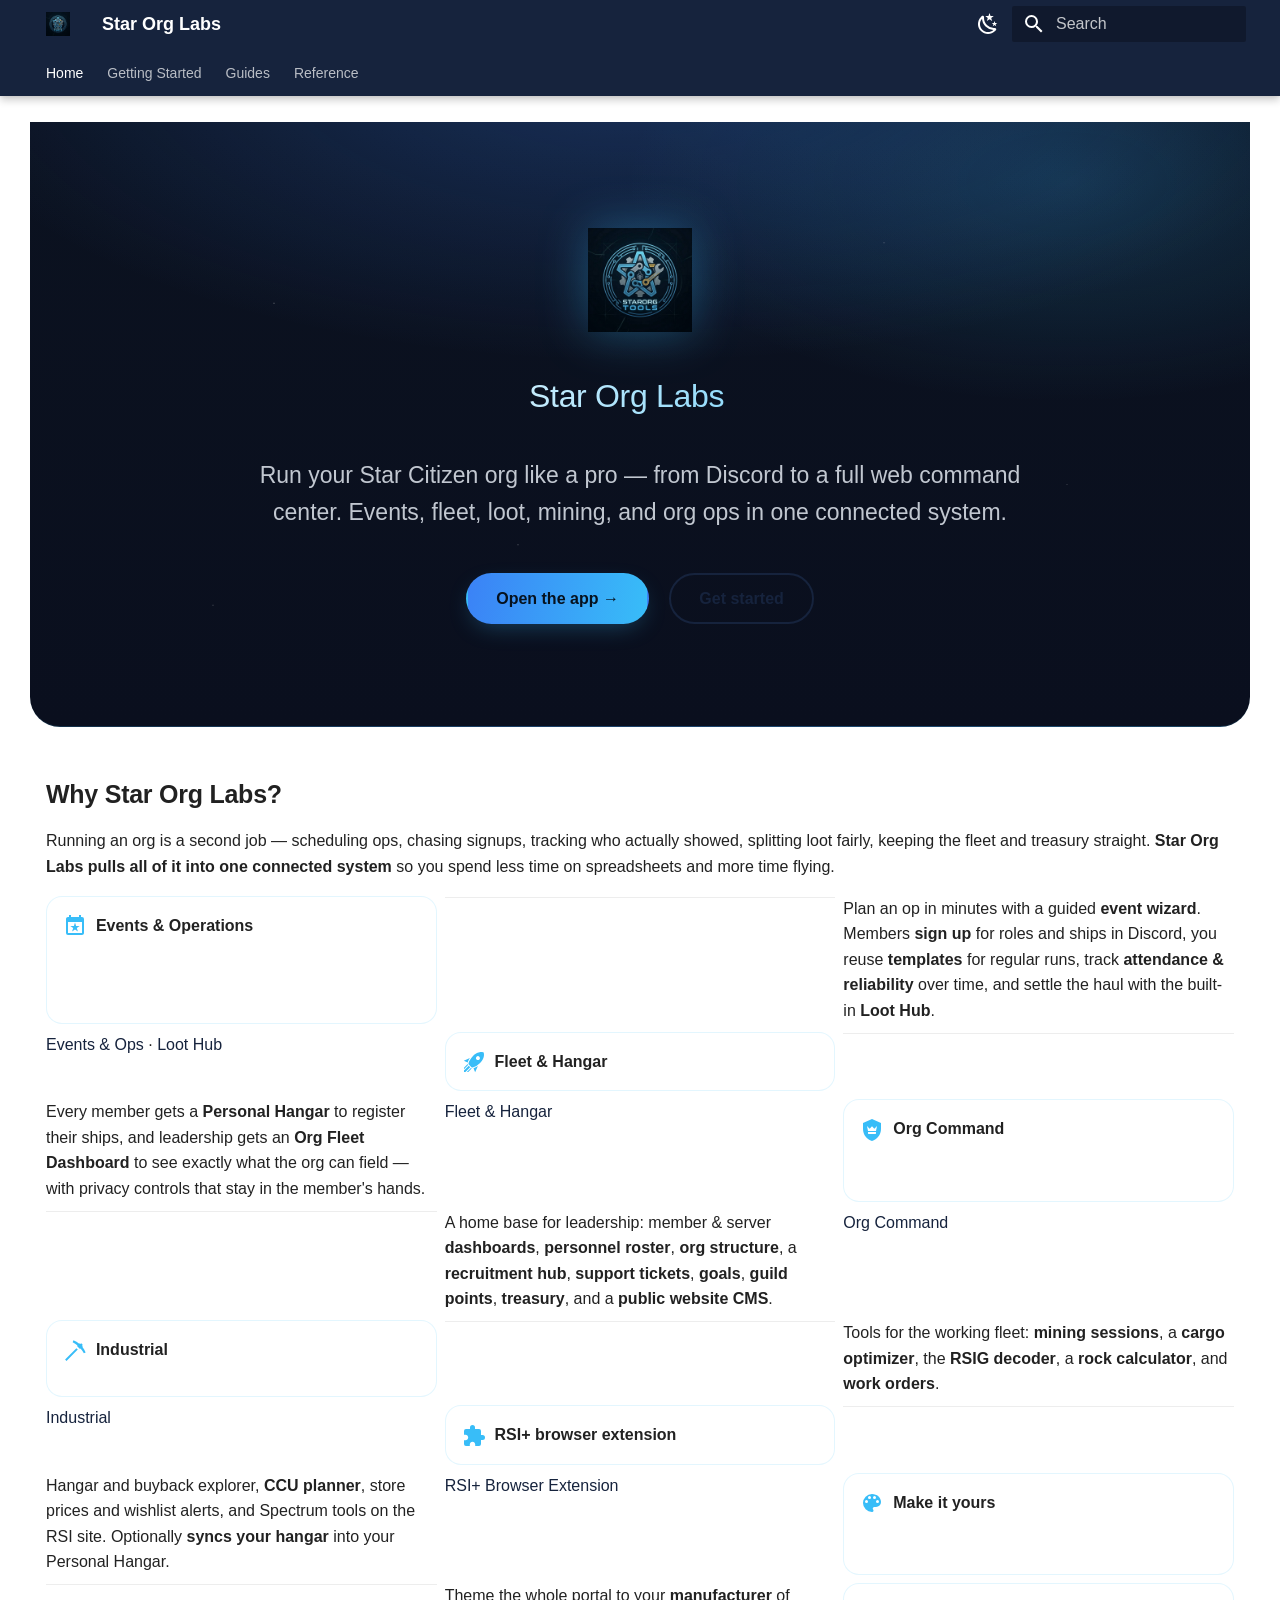
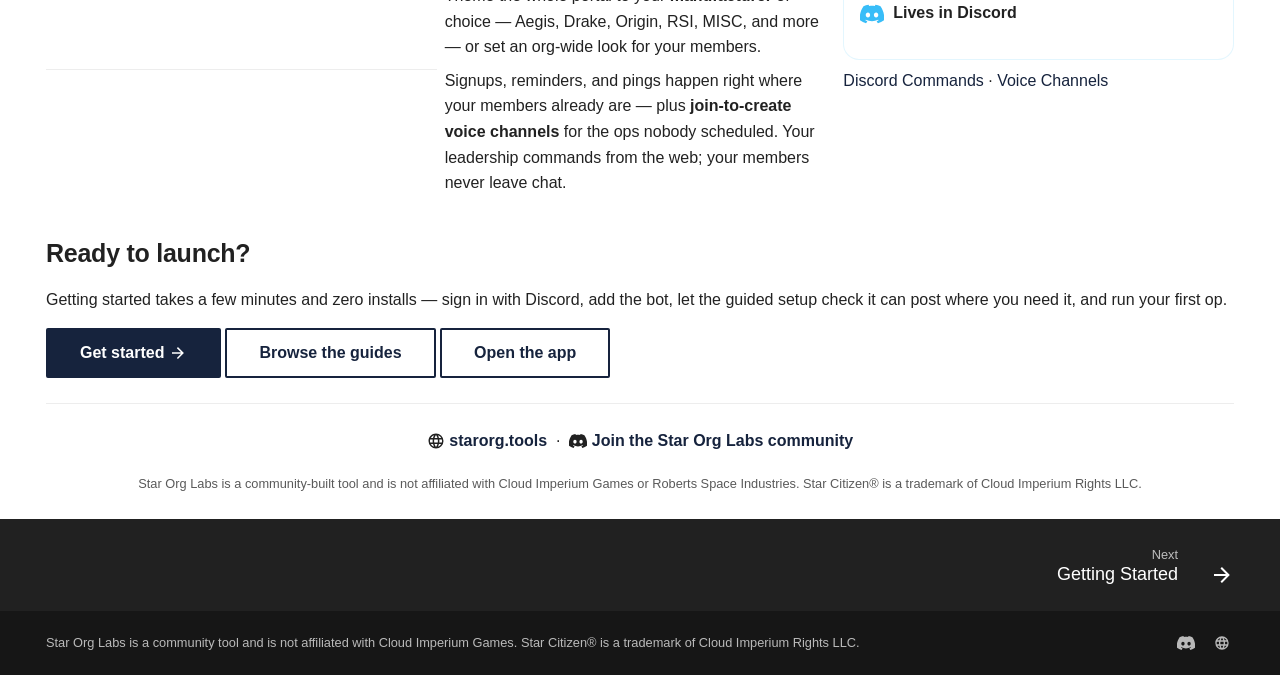
==== commit de10311e: "docs: publish site from SC-ORG-BOT@2fe64e9ce37f3466b1f123f194f3ac779c0926b2" ====
--- a/index.html
+++ b/index.html
@@ -715,6 +715,34 @@
     
   
     Industrial
+  
+
+    
+  </span>
+  
+  
+
+      </a>
+    </li>
+  
+
+              
+            
+              
+                
+  
+  
+  
+  
+    <li class="md-nav__item">
+      <a href="guides/rsi-plus/" class="md-nav__link">
+        
+  
+  
+  <span class="md-ellipsis">
+    
+  
+    RSI+ Browser Extension
   
 
     
@@ -987,6 +1015,12 @@
 <p>Tools for the working fleet: <strong>mining sessions</strong>, a <strong>cargo optimizer</strong>, the <strong>RSIG decoder</strong>, a <strong>rock calculator</strong>, and <strong>work orders</strong>.</p>
 <p><a href="guides/industrial/">Industrial</a></p>
 <ul>
+<li><span class="twemoji lg middle"><svg xmlns="http://www.w3.org/2000/svg" viewBox="0 0 24 24"><path d="M20.5 11H19V7a2 2 0 0 0-2-2h-4V3.5A2.5 2.5 0 0 0 10.5 1 2.5 2.5 0 0 0 8 3.5V5H4a2 2 0 0 0-2 2v3.8h1.5c1.5 0 2.7 1.2 2.7 2.7S5 16.2 3.5 16.2H2V20a2 2 0 0 0 2 2h3.8v-1.5c0-1.5 1.2-2.7 2.7-2.7s2.7 1.2 2.7 2.7V22H17a2 2 0 0 0 2-2v-4h1.5a2.5 2.5 0 0 0 2.5-2.5 2.5 2.5 0 0 0-2.5-2.5"/></svg></span> &nbsp;<strong>RSI+ browser extension</strong></li>
+</ul>
+<hr />
+<p>Hangar and buyback explorer, <strong>CCU planner</strong>, store prices and wishlist alerts, and Spectrum tools on the RSI site. Optionally <strong>syncs your hangar</strong> into your Personal Hangar.</p>
+<p><a href="guides/rsi-plus/">RSI+ Browser Extension</a></p>
+<ul>
 <li><span class="twemoji lg middle"><svg xmlns="http://www.w3.org/2000/svg" viewBox="0 0 24 24"><path d="M17.5 12a1.5 1.5 0 0 1-1.5-1.5A1.5 1.5 0 0 1 17.5 9a1.5 1.5 0 0 1 1.5 1.5 1.5 1.5 0 0 1-1.5 1.5m-3-4A1.5 1.5 0 0 1 13 6.5 1.5 1.5 0 0 1 14.5 5 1.5 1.5 0 0 1 16 6.5 1.5 1.5 0 0 1 14.5 8m-5 0A1.5 1.5 0 0 1 8 6.5 1.5 1.5 0 0 1 9.5 5 1.5 1.5 0 0 1 11 6.5 1.5 1.5 0 0 1 9.5 8m-3 4A1.5 1.5 0 0 1 5 10.5 1.5 1.5 0 0 1 6.5 9 1.5 1.5 0 0 1 8 10.5 1.5 1.5 0 0 1 6.5 12M12 3a9 9 0 0 0-9 9 9 9 0 0 0 9 9 1.5 1.5 0 0 0 1.5-1.5c0-.39-.15-.74-.39-1-.23-.27-.38-.62-.38-1a1.5 1.5 0 0 1 1.5-1.5H16a5 5 0 0 0 5-5c0-4.42-4.03-8-9-8"/></svg></span> &nbsp;<strong>Make it yours</strong></li>
 </ul>
 <hr />
